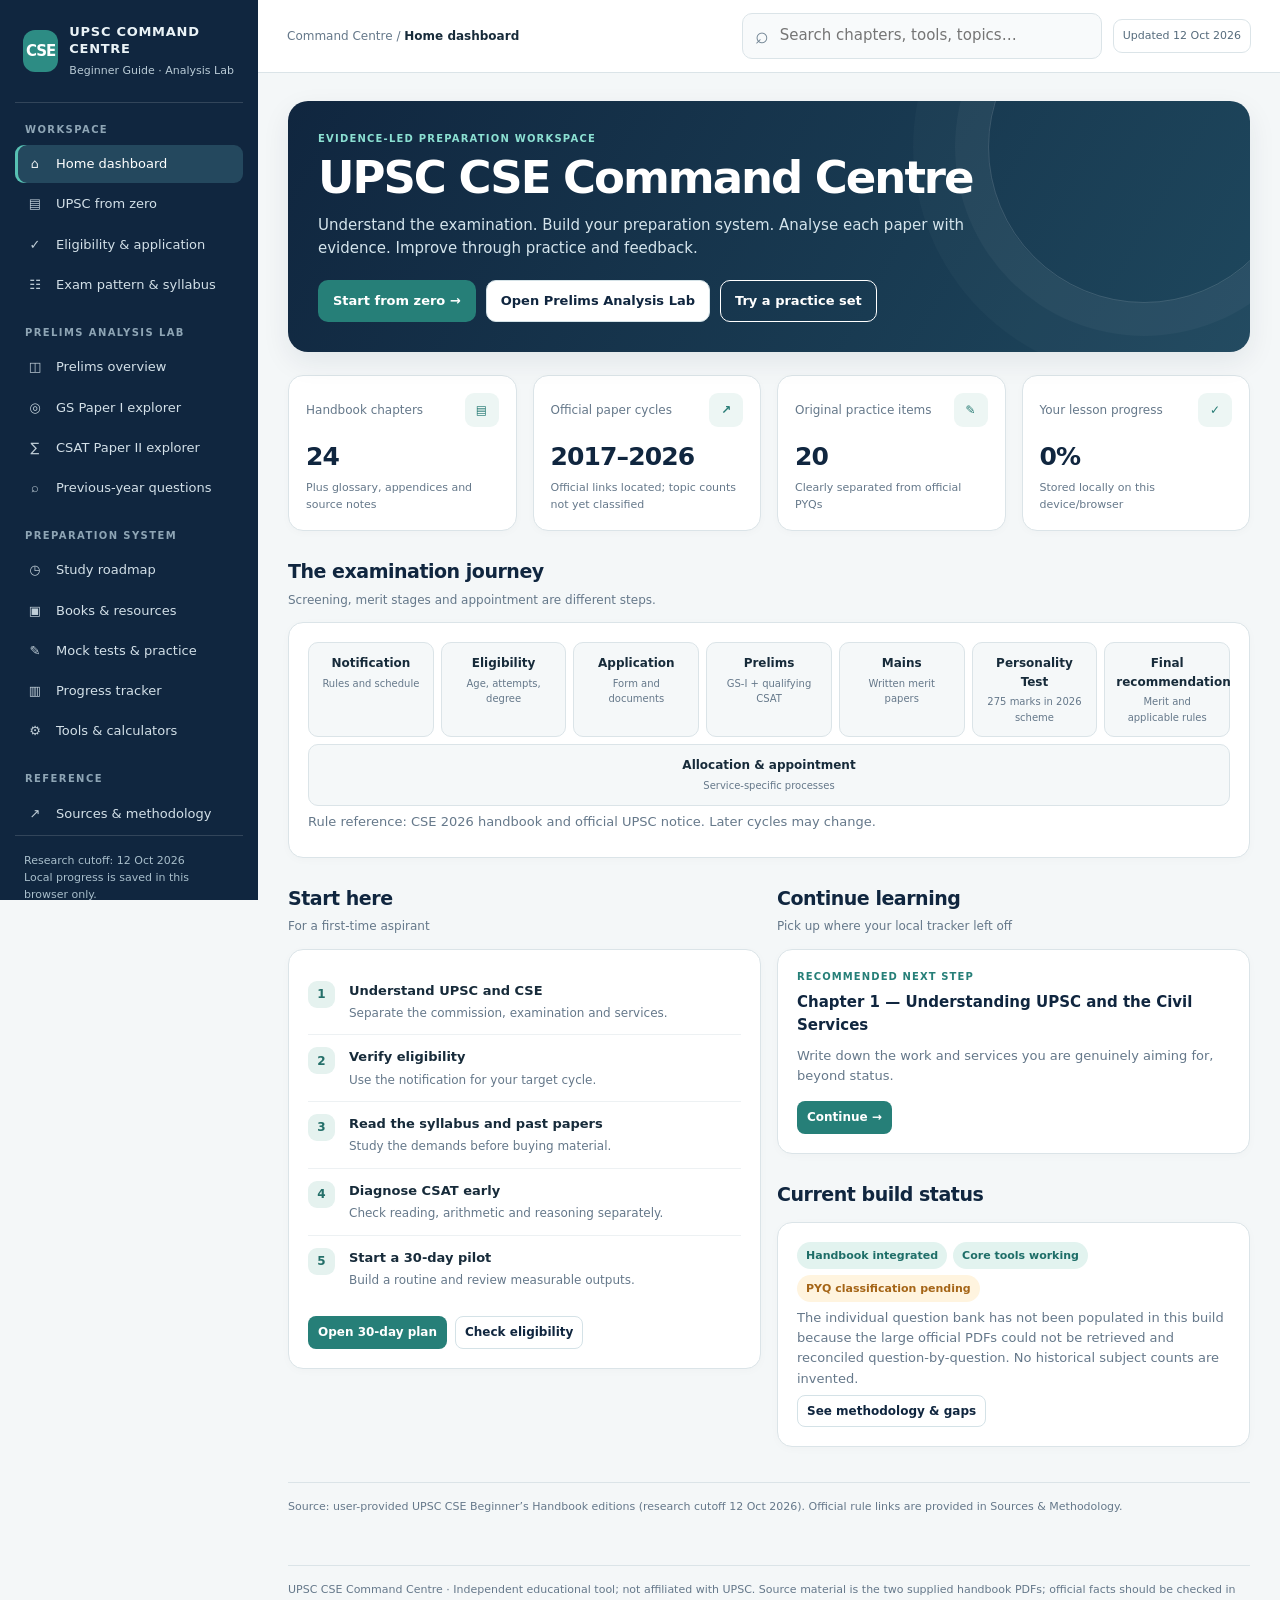
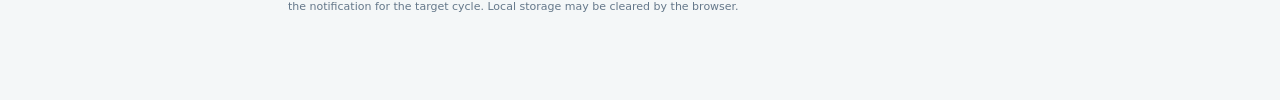
==== index.html @ b8bb046a "Add files via upload" ====
<!doctype html>
<html lang="en">
<head>
<meta charset="utf-8"><meta name="viewport" content="width=device-width, initial-scale=1">
<meta name="color-scheme" content="light"><meta name="theme-color" content="#10263f">
<title>UPSC CSE Command Centre — Beginner Guide & Prelims Analysis Lab</title>
<style>
:root{--navy:#10263f;--navy2:#193853;--ink:#172b3a;--muted:#65788a;--teal:#267f78;--teal2:#e2f3ef;--amber:#a56517;--amberbg:#fff4df;--red:#a53e3e;--redbg:#fff0ee;--line:#dbe4e8;--paper:#f4f7f8;--white:#fff;--shadow:0 10px 28px rgba(16,38,63,.08);--r:15px}
*{box-sizing:border-box}html{scroll-behavior:smooth}body{margin:0;background:var(--paper);color:var(--ink);font:15px/1.55 Inter,ui-sans-serif,system-ui,-apple-system,BlinkMacSystemFont,"Segoe UI",sans-serif}button,input,select,textarea{font:inherit}button{cursor:pointer}a{color:#176d79;text-decoration:none}a:hover{text-decoration:underline}.app{min-height:100vh}.sidebar{position:fixed;inset:0 auto 0 0;width:258px;background:var(--navy);color:#eaf3f7;padding:22px 15px 20px;overflow:auto;z-index:30;display:flex;flex-direction:column}.brand{display:flex;gap:11px;align-items:center;padding:2px 8px 23px;border-bottom:1px solid rgba(255,255,255,.14)}.brand-mark{height:42px;width:42px;border-radius:12px;background:#2d8c84;display:grid;place-items:center;font-weight:850;color:#fff;font-size:15px;letter-spacing:-1px}.brand strong{display:block;font-size:13px;letter-spacing:.055em;line-height:1.3}.brand small{display:block;margin-top:4px;color:#b9cbd6;font-size:11px}.nav-group{margin-top:19px}.nav-label{padding:0 10px;color:#8ea5b5;font-size:10px;font-weight:800;letter-spacing:.14em;text-transform:uppercase;margin:0 0 8px}.nav-btn{border:0;width:100%;text-align:left;display:flex;gap:11px;align-items:center;background:transparent;color:#d3e0e8;padding:9px 10px;border-radius:9px;font-size:13px;margin:2px 0}.nav-btn .ico{width:20px;text-align:center;opacity:.9}.nav-btn:hover{background:rgba(255,255,255,.08)}.nav-btn.active{background:#24485e;color:#fff;box-shadow:inset 3px 0 #57c0b3}.sidebar-foot{margin-top:auto;padding:16px 9px 0;border-top:1px solid rgba(255,255,255,.14);font-size:11px;color:#a8becb}.main{margin-left:258px;min-height:100vh}.topbar{height:73px;background:rgba(255,255,255,.93);border-bottom:1px solid var(--line);display:flex;align-items:center;justify-content:space-between;gap:16px;padding:0 29px;position:sticky;top:0;z-index:20;backdrop-filter:blur(10px)}.crumb{font-size:12px;color:var(--muted)}.crumb strong{color:var(--ink);font-weight:700}.top-tools{display:flex;align-items:center;gap:11px}.search-wrap{position:relative;width:min(360px,38vw)}.search-wrap input{width:100%;border:1px solid var(--line);border-radius:10px;padding:10px 12px 10px 37px;background:#f8fafb;outline:none}.search-wrap:before{content:'⌕';position:absolute;left:13px;top:5px;font-size:23px;color:#718493}.search-wrap input:focus{border-color:#76aaa6;box-shadow:0 0 0 3px #dff2ee}.research-tag{font-size:11px;color:#556b7c;white-space:nowrap;border:1px solid var(--line);border-radius:9px;padding:7px 9px;background:#fff}.hamburger{display:none;background:#eef4f6;border:1px solid var(--line);border-radius:10px;padding:8px 12px}.content{max-width:1500px;padding:28px 30px 70px;margin:0 auto}.view{display:none}.view.active{display:block}.page-title{display:flex;justify-content:space-between;align-items:flex-start;gap:20px;margin:0 0 23px}.eyebrow{text-transform:uppercase;letter-spacing:.12em;color:var(--teal);font-size:10px;font-weight:850;margin-bottom:7px}.page-title h1{font-size:clamp(25px,3vw,34px);letter-spacing:-.04em;line-height:1.12;margin:0;color:var(--navy)}.page-title p{max-width:740px;margin:9px 0 0;color:var(--muted);font-size:14px}.chip{display:inline-flex;align-items:center;gap:6px;border-radius:999px;padding:5px 9px;font-size:11px;font-weight:750;background:#edf2f5;color:#4d6272}.chip.teal{background:var(--teal2);color:#1e6e68}.chip.amber{background:var(--amberbg);color:var(--amber)}.chip.red{background:var(--redbg);color:var(--red)}.hero{background:linear-gradient(120deg,#10263f,#1e475d);color:#fff;border-radius:20px;padding:30px;position:relative;overflow:hidden;box-shadow:var(--shadow);margin-bottom:23px}.hero:after{content:'';position:absolute;right:-50px;top:-110px;width:310px;height:310px;border-radius:50%;border:1px solid rgba(255,255,255,.15);box-shadow:0 0 0 33px rgba(255,255,255,.035),0 0 0 75px rgba(255,255,255,.025)}.hero-inner{position:relative;z-index:1;max-width:900px}.hero .eyebrow{color:#8be0d2}.hero h1{font-size:clamp(28px,4vw,45px);line-height:1.05;max-width:790px;letter-spacing:-.045em;margin:5px 0 13px}.hero p{max-width:700px;color:#d4e4ec;margin:0 0 20px;font-size:15px}.hero-actions{display:flex;flex-wrap:wrap;gap:10px}.btn{border:1px solid transparent;border-radius:10px;padding:10px 14px;background:var(--teal);color:#fff;font-weight:750;font-size:13px;display:inline-flex;align-items:center;justify-content:center;gap:7px}.btn:hover{filter:brightness(.96)}.btn.secondary{background:#fff;color:var(--navy);border-color:#d4e2e7}.btn.ghost{background:transparent;color:inherit;border-color:currentColor}.btn.soft{background:var(--teal2);color:#176c65}.btn.warn{background:var(--amberbg);color:#8a5813;border-color:#f4dba9}.btn.danger{background:var(--redbg);color:var(--red);border-color:#f1c5c1}.btn.small{padding:6px 9px;font-size:12px;border-radius:8px}.btn:disabled{opacity:.45;cursor:not-allowed}.grid{display:grid;gap:16px}.grid.stats{grid-template-columns:repeat(4,minmax(0,1fr));margin:18px 0 26px}.stat{background:#fff;border:1px solid var(--line);padding:17px;border-radius:var(--r);box-shadow:0 2px 9px rgba(16,38,63,.025)}.stat-top{display:flex;align-items:center;justify-content:space-between;color:var(--muted);font-size:12px}.stat-icon{background:#edf6f4;color:#277b74;border-radius:9px;width:34px;height:34px;display:grid;place-items:center;font-weight:800}.stat strong{display:block;font-size:25px;letter-spacing:-.035em;margin-top:11px;color:var(--navy)}.stat small{display:block;color:var(--muted);font-size:11px;margin-top:2px}.grid.two{grid-template-columns:repeat(2,minmax(0,1fr))}.grid.three{grid-template-columns:repeat(3,minmax(0,1fr))}.section-head{display:flex;align-items:flex-end;justify-content:space-between;gap:15px;margin:26px 0 13px}.section-head h2{font-size:19px;letter-spacing:-.025em;color:var(--navy);margin:0}.section-head p{margin:4px 0 0;color:var(--muted);font-size:12px}.card{background:#fff;border:1px solid var(--line);border-radius:var(--r);padding:19px;box-shadow:0 2px 10px rgba(16,38,63,.025);min-width:0}.card h3{color:var(--navy);font-size:15px;margin:0 0 8px}.card p{margin:6px 0;color:var(--muted);font-size:13px}.card .mini-label{font-size:10px;letter-spacing:.11em;text-transform:uppercase;font-weight:800;color:var(--teal);margin-bottom:7px}.card-actions{display:flex;flex-wrap:wrap;gap:8px;margin-top:15px}.step-list{display:grid;gap:0}.step{display:grid;grid-template-columns:30px 1fr;gap:11px;padding:12px 0;border-bottom:1px solid #edf1f3}.step:last-child{border-bottom:0}.step-num{width:27px;height:27px;background:#e5f2ef;color:#246f69;border-radius:9px;display:grid;place-items:center;font-weight:800;font-size:12px}.step strong{display:block;font-size:13px}.step small{display:block;color:var(--muted);margin-top:3px;font-size:12px}.journey{display:flex;gap:7px;align-items:stretch;flex-wrap:wrap}.journey div{flex:1;min-width:112px;background:#f5f8f9;border:1px solid var(--line);padding:11px;border-radius:10px;font-size:12px;font-weight:700;text-align:center}.journey span{display:block;font-size:10px;color:var(--muted);font-weight:500;margin-top:3px}.notice{border:1px solid #f0d8a9;background:var(--amberbg);border-radius:12px;padding:13px 15px;color:#765118;font-size:12px;margin:14px 0}.notice strong{color:#67440f}.notice.info{border-color:#cce4e0;background:#eef8f6;color:#285c58}.notice.danger{border-color:#f1c5c1;background:var(--redbg);color:#8d3232}.muted{color:var(--muted)}.tiny{font-size:11px;color:var(--muted)}.field-grid{display:grid;grid-template-columns:repeat(2,minmax(0,1fr));gap:13px}.field{display:flex;flex-direction:column;gap:5px;margin:0 0 12px}.field label{font-size:12px;font-weight:750;color:#405566}.field input,.field select,.field textarea,input.form-control,select.form-control,textarea.form-control{border:1px solid #cfdbe0;border-radius:9px;background:#fff;padding:10px 11px;color:var(--ink);width:100%;min-width:0;outline:none}.field textarea{min-height:92px;resize:vertical}.field input:focus,.field select:focus,.field textarea:focus,input.form-control:focus,select.form-control:focus,textarea.form-control:focus{border-color:#69aaa3;box-shadow:0 0 0 3px #def1ed}.inline-fields{display:flex;align-items:flex-end;gap:10px;flex-wrap:wrap}.inline-fields .field{flex:1;min-width:120px}.toolbar{display:flex;gap:9px;flex-wrap:wrap;margin:12px 0 16px;align-items:center}.toolbar input,.toolbar select{max-width:100%;min-width:155px;border:1px solid var(--line);border-radius:9px;padding:9px;background:#fff}.chapter-grid{display:grid;grid-template-columns:repeat(3,minmax(0,1fr));gap:12px}.chapter-card{border:1px solid var(--line);background:#fff;border-radius:13px;padding:16px;display:flex;flex-direction:column;min-height:151px}.chapter-card:hover{border-color:#9bc7c1;box-shadow:var(--shadow)}.chapter-card .num{font-size:10px;color:var(--teal);letter-spacing:.11em;text-transform:uppercase;font-weight:850}.chapter-card strong{font-size:14px;color:var(--navy);line-height:1.35;margin:8px 0}.chapter-card p{font-size:11px;color:var(--muted);margin:0 0 13px}.chapter-card button{align-self:flex-start;margin-top:auto}.reader-head{display:flex;justify-content:space-between;gap:12px;align-items:start;margin-bottom:15px}.reader-head h2{margin:0;color:var(--navy);font-size:23px}.reader-body{background:#fff;border:1px solid var(--line);border-radius:15px;padding:24px;margin-top:15px}.reader-body h3{color:#234d62;font-size:15px;margin:22px 0 7px}.reader-body p,.reader-body li{font-size:13px;line-height:1.78;color:#314858}.reader-body ul{padding-left:21px}.source-table-wrap{overflow:auto;margin:12px 0;border:1px solid #e0e7ea;border-radius:8px;background:#f8fafb}.source-table{font:12px/1.55 ui-monospace,SFMono-Regular,Menlo,Consolas,monospace;color:#334b5a;padding:13px;margin:0;white-space:pre;min-width:max-content}.toc-list{display:grid;gap:6px}.toc-item{background:#f8fafb;border:1px solid var(--line);padding:10px 12px;border-radius:9px;font-size:12px;display:flex;justify-content:space-between;gap:10px}.toc-item span{color:var(--muted)}.topic-card{background:#fff;border:1px solid var(--line);border-radius:12px;margin:9px 0;overflow:hidden}.topic-top{display:flex;align-items:center;gap:12px;padding:15px;cursor:pointer}.topic-ic{width:35px;height:35px;border-radius:10px;display:grid;place-items:center;background:var(--teal2);color:#1a716a;font-weight:850;flex-shrink:0}.topic-top strong{display:block;font-size:14px;color:var(--navy)}.topic-top small{display:block;color:var(--muted);font-size:11px;margin-top:3px}.topic-top .arrow{margin-left:auto;color:var(--muted);transition:transform .15s}.topic-content{padding:0 16px 16px 62px;display:none}.topic-card.open .topic-content{display:block}.topic-card.open .arrow{transform:rotate(180deg)}.topic-content p{font-size:12px;color:var(--muted)}.subtopic-chips{display:flex;flex-wrap:wrap;gap:7px;margin:10px 0}.subtopic{border:1px solid #d9e3e6;background:#f8fafb;border-radius:7px;padding:5px 8px;font-size:11px;color:#425b69}.table-wrap{overflow:auto;border:1px solid var(--line);border-radius:12px;background:#fff}table{border-collapse:collapse;width:100%;font-size:12px;min-width:600px}th,td{padding:11px 12px;border-bottom:1px solid #eaf0f2;text-align:left;vertical-align:top}th{background:#f0f5f6;color:#425969;font-size:10px;text-transform:uppercase;letter-spacing:.06em}tr:last-child td{border-bottom:0}.table-caption{padding:11px 13px;font-size:11px;color:var(--muted);border-bottom:1px solid var(--line)}.empty{background:#f8fafb;border:1px dashed #b8c9d0;border-radius:12px;padding:23px;text-align:center}.empty .empty-icon{font-size:25px;color:#699097}.empty h3{margin:7px 0;color:var(--navy)}.empty p{max-width:620px;margin:7px auto 14px;font-size:12px;color:var(--muted)}.question-card{background:#fff;border:1px solid var(--line);border-radius:13px;padding:17px;margin:11px 0}.question-meta{display:flex;flex-wrap:wrap;gap:6px;margin-bottom:10px}.question-text{font-weight:750;font-size:14px;color:var(--navy);margin:0 0 12px}.option-list{display:grid;gap:7px}.option{border:1px solid #e1e8eb;border-radius:9px;padding:9px 11px;display:flex;gap:9px;font-size:12px;align-items:flex-start}.option input{margin-top:2px}.option.correct{background:#eaf7f2;border-color:#89c5b5}.option.wrong{background:#fff1ef;border-color:#e3a49c}.answer-box{border-left:3px solid var(--teal);padding:10px 12px;background:#f1f8f7;border-radius:0 8px 8px 0;margin-top:11px;font-size:12px}.question-footer{display:flex;flex-wrap:wrap;gap:8px;margin-top:13px;align-items:center}.bar-list{display:grid;gap:11px}.bar-row{display:grid;grid-template-columns:minmax(115px,170px) 1fr 48px;gap:10px;align-items:center;font-size:12px}.bar-track{height:10px;background:#e7eef0;border-radius:100px;overflow:hidden}.bar-fill{height:100%;background:#2f8980;border-radius:100px}.source-list{display:grid;gap:9px}.source-row{display:flex;align-items:flex-start;gap:12px;border:1px solid var(--line);border-radius:11px;background:#fff;padding:13px}.source-icon{width:33px;height:33px;border-radius:9px;display:grid;place-items:center;background:#edf4f6;flex-shrink:0}.source-row strong{display:block;font-size:13px;color:var(--navy)}.source-row p{margin:3px 0 6px;font-size:11px;color:var(--muted)}.checklist{display:grid;gap:9px}.check-item{display:flex;align-items:flex-start;gap:10px;padding:10px;border:1px solid #e6ecef;border-radius:9px;background:#fff;font-size:12px}.check-item input{margin-top:3px;accent-color:var(--teal)}.check-item small{display:block;color:var(--muted);margin-top:2px}.progress-track{height:9px;background:#e7eef0;border-radius:99px;overflow:hidden}.progress-track span{height:100%;display:block;background:var(--teal);width:0;transition:width .2s}.result-number{font-size:28px;font-weight:850;color:var(--navy);letter-spacing:-.04em}.result-panel{border-radius:12px;background:#f0f7f6;padding:16px;margin-top:14px;border:1px solid #d1e8e3}.result-panel p{font-size:12px;margin:5px 0;color:#486a68}.callout{padding:14px;border-left:3px solid var(--teal);background:#f0f7f6;border-radius:0 9px 9px 0;font-size:12px;margin:12px 0}.divider{border:0;border-top:1px solid var(--line);margin:21px 0}.footer-note{margin-top:35px;padding:15px 0;border-top:1px solid var(--line);font-size:11px;color:var(--muted)}.hidden{display:none!important}.global-results{position:absolute;z-index:40;top:calc(100% + 7px);left:0;right:0;max-height:380px;overflow:auto;background:#fff;border:1px solid var(--line);border-radius:12px;box-shadow:var(--shadow);padding:7px}.global-results button{display:block;width:100%;border:0;background:#fff;text-align:left;border-radius:8px;padding:9px;font-size:12px}.global-results button:hover{background:#eef6f5}.global-results small{display:block;color:var(--muted);margin-top:3px}.modal-bg{position:fixed;inset:0;background:#10263f66;z-index:80;display:none;align-items:center;justify-content:center;padding:20px}.modal-bg.open{display:flex}.modal{background:#fff;border-radius:16px;max-width:540px;width:100%;padding:22px;box-shadow:0 20px 60px #10263f33;max-height:88vh;overflow:auto}.modal h2{margin:0;color:var(--navy)}.modal-head{display:flex;justify-content:space-between;align-items:center}.modal-close{border:0;background:#eef3f5;border-radius:9px;padding:7px 10px}.status-select{max-width:210px}.pill-row{display:flex;flex-wrap:wrap;gap:6px}.year-card{border:1px solid var(--line);border-radius:11px;background:#fff;padding:14px}.year-card strong{font-size:17px;color:var(--navy)}.year-card p{font-size:11px;color:var(--muted);min-height:33px}.year-links{display:flex;gap:7px;flex-wrap:wrap;margin-top:11px}.timer{font-variant-numeric:tabular-nums;font-size:24px;font-weight:850;color:var(--navy)}
@media(max-width:1200px){.grid.stats{grid-template-columns:repeat(2,minmax(0,1fr))}.chapter-grid{grid-template-columns:repeat(2,minmax(0,1fr))}.grid.three{grid-template-columns:repeat(2,minmax(0,1fr))}}
@media(max-width:850px){.sidebar{transform:translateX(-102%);transition:transform .2s;width:270px;box-shadow:var(--shadow)}.sidebar.open{transform:translateX(0)}.main{margin-left:0}.hamburger{display:inline-block}.topbar{padding:0 15px;height:64px}.content{padding:22px 15px 55px}.research-tag{display:none}.search-wrap{width:min(360px,54vw)}.page-title{display:block}.page-title>.chip{margin-top:13px}.grid.two,.grid.three{grid-template-columns:1fr}.hero{padding:24px}.field-grid{grid-template-columns:1fr}.chapter-grid{grid-template-columns:repeat(2,minmax(0,1fr))}}
@media(max-width:520px){.grid.stats{grid-template-columns:repeat(2,minmax(0,1fr));gap:9px}.stat{padding:13px}.stat strong{font-size:22px}.stat-top{font-size:10px}.chapter-grid{grid-template-columns:1fr}.topbar{gap:8px}.search-wrap input{padding:9px 8px 9px 31px;font-size:12px}.hero h1{font-size:29px}.hero p{font-size:13px}.card{padding:15px}.reader-body{padding:15px}.topic-content{padding-left:15px}.bar-row{grid-template-columns:95px 1fr 35px;font-size:10px}.journey div{min-width:calc(50% - 8px)}.top-tools{gap:6px}.btn{padding:9px 11px}}
@media print{.sidebar,.topbar,.btn,.toolbar,.hamburger{display:none!important}.main{margin:0}.content{padding:0}.view{display:none!important}.view.active{display:block!important}.card,.reader-body{box-shadow:none;break-inside:avoid}}
</style>
</head>
<body>
<div class="app">
<aside class="sidebar" id="sidebar">
  <div class="brand"><div class="brand-mark">CSE</div><div><strong>UPSC COMMAND CENTRE</strong><small>Beginner Guide · Analysis Lab</small></div></div>
  <div class="nav-group"><div class="nav-label">Workspace</div>
    <button class="nav-btn active" data-view="dashboard"><span class="ico">⌂</span>Home dashboard</button>
    <button class="nav-btn" data-view="handbook"><span class="ico">▤</span>UPSC from zero</button>
    <button class="nav-btn" data-view="eligibility"><span class="ico">✓</span>Eligibility & application</button>
    <button class="nav-btn" data-view="syllabus"><span class="ico">☷</span>Exam pattern & syllabus</button>
  </div>
  <div class="nav-group"><div class="nav-label">Prelims analysis lab</div>
    <button class="nav-btn" data-view="prelims"><span class="ico">◫</span>Prelims overview</button>
    <button class="nav-btn" data-view="gs1"><span class="ico">◎</span>GS Paper I explorer</button>
    <button class="nav-btn" data-view="csat"><span class="ico">∑</span>CSAT Paper II explorer</button>
    <button class="nav-btn" data-view="questions"><span class="ico">⌕</span>Previous-year questions</button>
  </div>
  <div class="nav-group"><div class="nav-label">Preparation system</div>
    <button class="nav-btn" data-view="roadmap"><span class="ico">◷</span>Study roadmap</button>
    <button class="nav-btn" data-view="resources"><span class="ico">▣</span>Books & resources</button>
    <button class="nav-btn" data-view="practice"><span class="ico">✎</span>Mock tests & practice</button>
    <button class="nav-btn" data-view="progress"><span class="ico">▥</span>Progress tracker</button>
    <button class="nav-btn" data-view="tools"><span class="ico">⚙</span>Tools & calculators</button>
  </div>
  <div class="nav-group"><div class="nav-label">Reference</div>
    <button class="nav-btn" data-view="sources"><span class="ico">↗</span>Sources & methodology</button>
  </div>
  <div class="sidebar-foot">Research cutoff: 12 Oct 2026<br>Local progress is saved in this browser only.</div>
</aside>
<main class="main">
<header class="topbar"><button class="hamburger" id="menuBtn" aria-label="Open navigation">☰</button><div class="crumb" id="breadcrumb">Command Centre / <strong>Home dashboard</strong></div><div class="top-tools"><div class="search-wrap"><input type="search" id="globalSearch" placeholder="Search chapters, tools, topics…" aria-label="Search website"><div id="globalResults" class="global-results hidden"></div></div><div class="research-tag">Updated 12 Oct 2026</div></div></header>
<div class="content">
<section class="view active" id="view-dashboard">
  <div class="hero"><div class="hero-inner"><div class="eyebrow">Evidence-led preparation workspace</div><h1>UPSC CSE Command Centre</h1><p>Understand the examination. Build your preparation system. Analyse each paper with evidence. Improve through practice and feedback.</p><div class="hero-actions"><button class="btn" data-go="handbook">Start from zero →</button><button class="btn secondary" data-go="prelims">Open Prelims Analysis Lab</button><button class="btn ghost" data-go="practice">Try a practice set</button></div></div></div>
  <div class="grid stats"><div class="stat"><div class="stat-top">Handbook chapters <span class="stat-icon">▤</span></div><strong id="statChapters">24</strong><small>Plus glossary, appendices and source notes</small></div><div class="stat"><div class="stat-top">Official paper cycles <span class="stat-icon">↗</span></div><strong>2017–2026</strong><small>Official links located; topic counts not yet classified</small></div><div class="stat"><div class="stat-top">Original practice items <span class="stat-icon">✎</span></div><strong id="statPractice">20</strong><small>Clearly separated from official PYQs</small></div><div class="stat"><div class="stat-top">Your lesson progress <span class="stat-icon">✓</span></div><strong id="statProgress">0%</strong><small>Stored locally on this device/browser</small></div></div>
  <div class="section-head"><div><h2>The examination journey</h2><p>Screening, merit stages and appointment are different steps.</p></div></div>
  <div class="card"><div class="journey"><div>Notification<span>Rules and schedule</span></div><div>Eligibility<span>Age, attempts, degree</span></div><div>Application<span>Form and documents</span></div><div>Prelims<span>GS-I + qualifying CSAT</span></div><div>Mains<span>Written merit papers</span></div><div>Personality Test<span>275 marks in 2026 scheme</span></div><div>Final recommendation<span>Merit and applicable rules</span></div><div>Allocation & appointment<span>Service-specific processes</span></div></div><p class="tiny">Rule reference: CSE 2026 handbook and official UPSC notice. Later cycles may change.</p></div>
  <div class="grid two"><div><div class="section-head"><div><h2>Start here</h2><p>For a first-time aspirant</p></div></div><div class="card"><div class="step-list"><div class="step"><span class="step-num">1</span><div><strong>Understand UPSC and CSE</strong><small>Separate the commission, examination and services.</small></div></div><div class="step"><span class="step-num">2</span><div><strong>Verify eligibility</strong><small>Use the notification for your target cycle.</small></div></div><div class="step"><span class="step-num">3</span><div><strong>Read the syllabus and past papers</strong><small>Study the demands before buying material.</small></div></div><div class="step"><span class="step-num">4</span><div><strong>Diagnose CSAT early</strong><small>Check reading, arithmetic and reasoning separately.</small></div></div><div class="step"><span class="step-num">5</span><div><strong>Start a 30-day pilot</strong><small>Build a routine and review measurable outputs.</small></div></div></div><div class="card-actions"><button class="btn small" data-go="roadmap">Open 30-day plan</button><button class="btn secondary small" data-go="eligibility">Check eligibility</button></div></div></div>
  <div><div class="section-head"><div><h2>Continue learning</h2><p>Pick up where your local tracker left off</p></div></div><div class="card" id="continueCard"><div class="mini-label">Recommended next step</div><h3 id="continueTitle">Chapter 1 — Understanding UPSC and Civil Services</h3><p id="continueText">Complete the first chapter, then move to eligibility and examination structure.</p><div class="card-actions"><button class="btn small" id="continueBtn">Continue →</button></div></div><div class="section-head"><div><h2>Current build status</h2></div></div><div class="card"><div class="pill-row"><span class="chip teal">Handbook integrated</span><span class="chip teal">Core tools working</span><span class="chip amber">PYQ classification pending</span></div><p>The individual question bank has not been populated in this build because the large official PDFs could not be retrieved and reconciled question-by-question. No historical subject counts are invented.</p><button class="btn secondary small" data-go="sources">See methodology & gaps</button></div></div></div>
  <div class="footer-note">Source: user-provided UPSC CSE Beginner’s Handbook editions (research cutoff 12 Oct 2026). Official rule links are provided in Sources & Methodology.</div>
</section>

<section class="view" id="view-handbook">
  <div class="page-title"><div><div class="eyebrow">Learning library</div><h1>Complete beginner handbook</h1><p>All 24 major chapters from the supplied handbook, with glossary, directive words, dates, checklists and companion trackers. The substantive source text is preserved as navigable chapter content.</p></div><span class="chip teal" id="chapterCountBadge">24 chapters + appendices</span></div>
  <div id="chapterListWrap"><div class="toolbar"><input id="chapterSearch" type="search" placeholder="Search all handbook chapters…"><select id="chapterGroup"><option value="all">All content</option><option value="chapter">24 main chapters</option><option value="appendix">Appendices & sources</option><option value="supplement">Companion supplements</option></select><select id="chapterSort"><option value="order">Original order</option><option value="title">Title A–Z</option><option value="progress">Incomplete first</option></select></div><div id="chapterGrid" class="chapter-grid"></div></div>
  <div id="chapterDetailWrap" class="hidden"><div class="reader-head"><div><button class="btn secondary small" id="backToChapters">← All chapters</button><div class="eyebrow" id="readerEyebrow">Chapter</div><h2 id="readerTitle"></h2><p class="tiny" id="readerMeta"></p></div><button class="btn soft small" id="markChapterDone">Mark complete ✓</button></div><div class="grid two"><div class="card"><div class="mini-label">Key takeaways</div><ul id="readerTakeaways"></ul></div><div class="card"><div class="mini-label">What should I do next?</div><p id="readerNextAction"></p><div class="card-actions"><button class="btn small" id="readerNextBtn">Next chapter →</button></div></div></div><article class="reader-body" id="readerBody"></article></div>
</section>

<section class="view" id="view-eligibility">
 <div class="page-title"><div><div class="eyebrow">Cycle-specific rule reference</div><h1>Eligibility & application</h1><p>A preliminary checklist based on the handbook’s CSE 2026 rules summary. It is not a definitive eligibility decision and does not model every special provision.</p></div><span class="chip amber">2026 rules only</span></div>
 <div class="grid two"><div class="card"><h3>Eligibility pre-check</h3><p>Enter basic details to get a preliminary flag against the 2026 reference rules.</p><div class="field"><label for="dob">Date of birth</label><input type="date" id="dob"></div><div class="field"><label for="category">Category (simplified)</label><select id="category"><option value="general">General / EWS</option><option value="obc">Eligible OBC-NCL</option><option value="scst">SC / ST</option><option value="pwbd">PwBD / special case (manual verification required)</option></select></div><div class="field"><label for="attemptsUsed">Prelims attempts already used (self-reported)</label><input type="number" min="0" max="100" id="attemptsUsed" value="0"></div><div class="field"><label for="degreeStatus">Recognised degree / applicable final-year eligibility</label><select id="degreeStatus"><option value="yes">Yes / expected to meet notice conditions</option><option value="no">No</option><option value="check">Unsure — verify notification</option></select></div><button class="btn" id="runEligibility">Run preliminary check</button><div id="eligibilityResult" class="result-panel hidden" aria-live="polite"></div></div>
 <div class="card"><h3>CSE 2026 reference summary</h3><div class="table-wrap"><table><thead><tr><th>Category / condition</th><th>Upper age summary</th><th>Attempts</th></tr></thead><tbody><tr><td>General / EWS</td><td>21–32 on 1 Aug 2026</td><td>6</td></tr><tr><td>Eligible OBC-NCL</td><td>Up to 3-year relaxation</td><td>9</td></tr><tr><td>SC / ST</td><td>Up to 5-year relaxation</td><td>Unlimited within applicable age limit</td></tr><tr><td>PwBD / special categories</td><td>Specific rule combinations apply</td><td>Check exact notification</td></tr></tbody></table></div><div class="notice"><strong>Critical:</strong> Age cut-off date, birth-date window, category-certificate format, nationality, degree proof, PwBD provisions and service-specific standards must be read from the current target-cycle notification. This simplified calculator does not establish legal eligibility.</div><p class="tiny">Official CSE 2026 notice: <a href="https://www.upsc.gov.in/sites/default/files/Notif-CSP-2026-Engl-060226Rev.pdf" target="_blank" rel="noopener">Open notification PDF ↗</a></p></div></div>
 <div class="section-head"><div><h2>Application readiness checklist</h2><p>Tick items after you actually verify them.</p></div><span class="chip" id="applicationChecklistCount">0 / 8</span></div><div class="card"><div id="applicationChecklist" class="checklist"></div></div>
</section>

<section class="view" id="view-syllabus">
 <div class="page-title"><div><div class="eyebrow">Official syllabus mapped to study tasks</div><h1>Exam pattern & syllabus</h1><p>The CSE 2026 scheme reference from the supplied handbook, plus subject trees for GS-I and CSAT. Always validate against the notice for your actual examination cycle.</p></div><span class="chip teal">Cycle: 2026 reference</span></div>
 <div class="grid two"><div class="card"><div class="mini-label">Preliminary examination</div><h3>Two compulsory objective papers</h3><div class="table-wrap"><table><thead><tr><th>Paper</th><th>Marks</th><th>Duration</th><th>Role</th></tr></thead><tbody><tr><td>GS Paper I</td><td>200</td><td>2 hours</td><td>Screening cutoff</td></tr><tr><td>CSAT / Paper II</td><td>200</td><td>2 hours</td><td>Qualifying at 33%</td></tr></tbody></table></div><p>2026 paper structure in the supplied handbook: 100 GS-I questions and 80 CSAT questions. Question counts should be checked against each year’s actual paper.</p></div><div class="card"><div class="mini-label">Mains and Personality Test</div><h3>Final merit uses Mains + interview</h3><div class="table-wrap"><table><thead><tr><th>Component</th><th>Marks</th><th>Contribution</th></tr></thead><tbody><tr><td>Two qualifying language papers</td><td>300 each</td><td>Qualifying requirements apply</td></tr><tr><td>Seven merit papers</td><td>1,750 total</td><td>Merit-counting</td></tr><tr><td>Personality Test</td><td>275</td><td>Final merit</td></tr><tr><td>Final total</td><td>2,025</td><td>Mains + Test</td></tr></tbody></table></div><p>Prelims marks do not contribute to final merit.</p></div></div>
 <div class="section-head"><div><h2>GS Paper I syllabus map</h2><p>Click a topic to expand its subtopics and preparation approach.</p></div><button class="btn secondary small" data-go="gs1">Open GS-I explorer</button></div><div id="syllabusGsTree"></div>
 <div class="section-head"><div><h2>CSAT syllabus map</h2><p>Separate comprehension, quantitative and reasoning skills.</p></div><button class="btn secondary small" data-go="csat">Open CSAT explorer</button></div><div id="syllabusCsatTree"></div>
</section>

<section class="view" id="view-prelims">
 <div class="page-title"><div><div class="eyebrow">Prelims Analysis Lab</div><h1>Understand both papers separately</h1><p>The screening cutoff depends on GS-I, subject to meeting the CSAT qualifying mark. Both papers are compulsory, but neither contributes marks to final merit.</p></div><span class="chip teal">Paper reference: CSE 2026</span></div>
 <div class="grid two"><div class="card"><div class="mini-label">Paper I</div><h3>GS-I — General Studies</h3><div class="grid stats" style="grid-template-columns:repeat(2,minmax(0,1fr));margin:8px 0"><div class="stat"><div class="stat-top">Questions</div><strong>100</strong><small>2026 official paper</small></div><div class="stat"><div class="stat-top">Marks / question</div><strong>2</strong><small>200 total marks</small></div></div><p>Assesses broad general awareness, conceptual understanding, recall, interpretation and elimination under negative marking.</p><div class="notice info">GS-I is the Prelims cutoff paper. Historical cutoffs vary by category and cycle.</div><button class="btn" data-go="gs1">Explore GS-I subjects →</button></div><div class="card"><div class="mini-label">Paper II</div><h3>CSAT — Aptitude</h3><div class="grid stats" style="grid-template-columns:repeat(2,minmax(0,1fr));margin:8px 0"><div class="stat"><div class="stat-top">Questions</div><strong>80</strong><small>2026 official paper</small></div><div class="stat"><div class="stat-top">Marks / question</div><strong>2.5</strong><small>200 total marks</small></div></div><p>Assesses comprehension, logical and analytical reasoning, decision-making, numeracy and data interpretation.</p><div class="notice">CSAT qualifies at 33% (66/200) under the 2026 reference scheme. A small margin can be risky; mock scores do not guarantee results.</div><button class="btn" data-go="csat">Explore CSAT topics →</button></div></div>
 <div class="section-head"><div><h2>Previous-paper access</h2><p>Latest completed paper sources first; all source links lead to UPSC.</p></div><button class="btn secondary small" data-go="questions">Question database & imports</button></div><div id="paperYearGrid" class="grid three"></div>
 <div class="section-head"><div><h2>How the analysis is classified</h2></div></div><div class="grid three"><div class="card"><h3>Primary category</h3><p>Every official question should receive one primary category so the yearly distribution adds up to the paper total.</p></div><div class="card"><h3>Secondary tags</h3><p>Use tags for genuine cross-subject links, current-affairs connection and tested skill. Secondary tags do not add to primary counts.</p></div><div class="card"><h3>Difficulty estimate</h3><p>Easy / moderate / difficult must use a stated rubric. It is analytical, not an official UPSC label unless UPSC states otherwise.</p></div></div>
</section>

<section class="view" id="view-gs1">
 <div class="page-title"><div><div class="eyebrow">Prelims Analysis Lab · Paper I</div><h1>GS Paper I Explorer</h1><p>Explore the official syllabus taxonomy, relevant subtopics and preparation implications. Historical frequency and trend charts appear only after question-level records are classified and reconciled.</p></div><span class="chip amber">Frequency data pending</span></div>
 <div class="grid stats"><div class="stat"><div class="stat-top">2026 paper questions</div><strong>100</strong><small>Official UPSC paper listing</small></div><div class="stat"><div class="stat-top">Major topic families</div><strong id="gsFamilyCount">10</strong><small>Analysis taxonomy, not question counts</small></div><div class="stat"><div class="stat-top">Verified question records</div><strong id="gsVerifiedCount">0</strong><small>Question-level dataset in this build</small></div><div class="stat"><div class="stat-top">Data quality</div><strong style="font-size:18px">Source verified</strong><small>Topic-level distribution not computed</small></div></div>
 <div class="notice"><strong>Data limitation:</strong> The official paper links are verified, but the large PDF files could not be retrieved into this environment for question-by-question transcription, key matching and subject classification. The interface will not manufacture annual subject counts, difficulty percentages, or “current-affairs” shares.</div>
 <div class="toolbar"><input id="gsTopicSearch" type="search" placeholder="Search GS-I topics…"><select id="gsPriorityFilter"><option value="all">All priority labels</option><option value="High syllabus importance">High syllabus importance</option><option value="High conceptual dependency">High conceptual dependency</option><option value="Current-affairs linked">Current-affairs linked</option><option value="Cross-cutting tag">Cross-cutting tag</option></select><select id="gsTopicStatus"><option value="all">All progress states</option><option>Not started</option><option>Studying</option><option>First reading complete</option><option>Revised</option><option>Practised</option><option>Strong</option><option>Needs improvement</option></select></div>
 <div id="gsTopicTree"></div>
 <div class="section-head"><div><h2>Year-wise distribution</h2><p>Primary-category counts must reconcile to the paper’s actual question count.</p></div></div><div class="empty"><div class="empty-icon">▥</div><h3>No verified distribution dataset loaded</h3><p>The schema, source-year table and classification methodology are ready. Import records into the official question database after transcribing each official paper and reconciling the total count. Until then, averages and trend charts are intentionally withheld.</p><button class="btn secondary small" data-go="questions">Open question database / import JSON</button></div>
</section>

<section class="view" id="view-csat">
 <div class="page-title"><div><div class="eyebrow">Prelims Analysis Lab · Paper II</div><h1>CSAT Paper II Explorer</h1><p>CSAT is an aptitude paper, not merely a mathematics test. Diagnose reading comprehension, numeracy, data interpretation and reasoning independently.</p></div><span class="chip amber">Frequency data pending</span></div>
 <div class="grid stats"><div class="stat"><div class="stat-top">2026 paper questions</div><strong>80</strong><small>Official UPSC paper listing</small></div><div class="stat"><div class="stat-top">Qualifying threshold</div><strong>66/200</strong><small>33% of maximum marks</small></div><div class="stat"><div class="stat-top">Question records</div><strong id="csatVerifiedCount">0</strong><small>Official question-level entries</small></div><div class="stat"><div class="stat-top">Default scoring</div><strong>+2.5 / −0.833</strong><small>2026 reference; see calculator</small></div></div>
 <div class="notice"><strong>Preparation implication:</strong> A raw qualifying threshold is not a guarantee of safety. Use timed official-paper practice and maintain a buffer that reflects your own test variation.</div>
 <div class="toolbar"><input id="csatTopicSearch" type="search" placeholder="Search CSAT topics…"><select id="csatSkillFilter"><option value="all">All skill families</option><option value="comprehension">Comprehension</option><option value="arithmetic">Arithmetic</option><option value="algebra">Algebra</option><option value="geometry">Geometry</option><option value="counting">Counting & probability</option><option value="di">Data interpretation</option><option value="logic">Logical reasoning</option><option value="decision">Decision-making</option></select><select id="csatTopicStatus"><option value="all">All progress states</option><option>Not started</option><option>Studying</option><option>First reading complete</option><option>Revised</option><option>Practised</option><option>Strong</option><option>Needs improvement</option></select></div>
 <div id="csatTopicTree"></div>
 <div class="section-head"><div><h2>CSAT score and qualifying-risk calculator</h2><p>Calculate an estimated net score from your correct, incorrect and blank answers.</p></div></div><div class="card"><div class="field-grid"><div class="field"><label for="csatCorrect">Correct answers</label><input type="number" min="0" max="80" id="csatCorrect" value="35"></div><div class="field"><label for="csatWrong">Incorrect answers</label><input type="number" min="0" max="80" id="csatWrong" value="20"></div><div class="field"><label for="csatBlank">Unattempted</label><input type="number" min="0" max="80" id="csatBlank" value="25"></div><div class="field"><label for="csatMarks">Marks per correct answer</label><input type="number" id="csatMarks" min="0" step="0.1" value="2.5"></div><div class="field"><label for="csatPenalty">Negative-marking fraction</label><input type="number" id="csatPenalty" min="0" step="0.01" value="0.333333"></div><div class="field"><label for="csatThreshold">Qualifying threshold (marks)</label><input type="number" id="csatThreshold" min="0" value="66"></div></div><div class="inline-fields"><button class="btn" id="calculateCsat">Calculate net score</button><span class="tiny">Assumptions are editable. Reference: 2026 CSAT, 80 questions, 200 marks.</span></div><div id="csatScoreResult" class="result-panel" aria-live="polite"></div></div>
 <div class="section-head"><div><h2>Year-wise workload</h2><p>Comprehension, numeracy, DI and reasoning totals not calculated until individual questions are classified.</p></div></div><div class="empty"><h3>Question classification not yet imported</h3><p>No yearly question-family counts are displayed until they can be counted against actual official papers. Original practice questions are available separately in Mock Tests & Practice.</p><button class="btn secondary small" data-go="practice">Practise CSAT now</button></div>
</section>

<section class="view" id="view-questions">
 <div class="page-title"><div><div class="eyebrow">Research database</div><h1>Previous-year question explorer</h1><p>Search, reveal answers, bookmark, record attempts and export your error log for imported official questions. Original practice items stay in a separate bank.</p></div><span class="chip amber" id="officialBankBadge">0 official questions loaded</span></div>
 <div class="grid two"><div class="card"><h3>Import a verified question bank</h3><p>Load a JSON array or an object with a <code>questions</code> array. Use the schema template included in the ZIP. Store only accurately transcribed official questions with source URL and answer status.</p><div class="field"><label for="questionImport">Question JSON file</label><input type="file" accept="application/json,.json" id="questionImport"></div><div class="card-actions"><button class="btn secondary small" id="exportErrorLog">Export my error list</button><button class="btn secondary small" id="exportBookmarks">Export bookmarks</button><button class="btn secondary small" id="downloadQuestionTemplate">Download empty schema</button></div><p class="tiny">Imported question data is stored in this browser’s local storage and will not sync across devices.</p></div><div class="card"><h3>Current dataset status</h3><div class="result-number" id="bankCountDisplay">0 records</div><p>Official source papers have been located for examination years 2017–2026. Individual question records, answer-key matching and historical classifications have not been verified/imported in this first build.</p><div class="notice"><strong>No placeholders:</strong> this database starts empty by design. Do not interpret empty rows or original practice examples as actual UPSC questions.</div><p><a href="https://www.upsc.gov.in/examinations/answer-keys" target="_blank" rel="noopener">Official UPSC answer-key portal ↗</a></p></div></div>
 <div class="toolbar"><input id="questionSearch" type="search" placeholder="Search question text…"><select id="questionYear"><option value="all">All years</option></select><select id="questionPaper"><option value="all">All papers</option><option>GS-I</option><option>CSAT</option></select><select id="questionSubject"><option value="all">All subjects</option></select><select id="questionDifficulty"><option value="all">All difficulties</option><option>Easy</option><option>Moderate</option><option>Difficult</option></select><select id="questionAttemptStatus"><option value="all">All attempt states</option><option>incorrect</option><option>correct</option><option>guessed</option><option>unattempted</option></select></div>
 <div id="officialQuestionList"></div>
 <div class="section-head"><div><h2>Official papers by year</h2><p>Download the original paper from UPSC; paper question counts must be checked year-by-year.</p></div></div><div id="paperSourcesTable"></div>
</section>

<section class="view" id="view-roadmap">
 <div class="page-title"><div><div class="eyebrow">Preparation system</div><h1>Study roadmap & planner</h1><p>Choose a workable study load and target horizon. This is a planning recommendation, not a selection guarantee.</p></div><span class="chip teal">Adjustable plan</span></div>
 <div class="card"><div class="field-grid"><div class="field"><label for="studyHours">Focused study hours per day</label><input type="number" min="1" max="16" id="studyHours" value="6"></div><div class="field"><label for="studyMonths">Target preparation horizon</label><select id="studyMonths"><option value="12">12 months</option><option value="18" selected>18 months</option><option value="24">24 months</option></select></div><div class="field"><label for="prepModel">Preparation model</label><select id="prepModel"><option value="full">Full-time</option><option value="part" selected>College / job + preparation</option></select></div><div class="field"><label for="targetCycle">Target examination cycle</label><input id="targetCycle" value="2027" type="number" min="2026" max="2035"></div></div><button class="btn" id="generatePlan">Generate timetable</button><div id="generatedPlan" class="result-panel"></div></div>
 <div class="section-head"><div><h2>Roadmaps</h2><p>Orient → foundation → integrated preparation → exam-specific revision</p></div></div><div class="grid three"><div class="card"><div class="mini-label">12 months</div><h3>Compressed plan</h3><p>Requires strong consistency, controlled sources and early PYQ/mock integration. Keep CSAT diagnostic active from week one.</p><div class="pill-row"><span class="chip">Foundation</span><span class="chip">Integration</span><span class="chip">Prelims sprint</span></div></div><div class="card"><div class="mini-label">18 months</div><h3>Balanced plan</h3><p>Allows more space for fundamentals, optional selection and answer-writing practice while maintaining PYQs and regular revision.</p><div class="pill-row"><span class="chip">Foundation</span><span class="chip">Optional</span><span class="chip">Revision cycles</span></div></div><div class="card"><div class="mini-label">24 months</div><h3>Longer runway</h3><p>Useful when balancing work or college; avoid stretching source collection and delay of timed practice.</p><div class="pill-row"><span class="chip">Sustainable pace</span><span class="chip">Review boundaries</span></div></div></div>
 <div class="section-head"><div><h2>First 30 days checklist</h2><p>Complete tasks and review each week.</p></div><span class="chip" id="day30Count">0 / 12</span></div><div class="card"><div class="checklist" id="day30Checklist"></div></div>
 <div class="section-head"><div><h2>Weekly review</h2><p>Use evidence from your completed work to change next week’s plan.</p></div></div><div class="card"><div class="field-grid"><div class="field"><label for="weeklyHours">Focused hours completed</label><input type="number" min="0" id="weeklyHours" value="0"></div><div class="field"><label for="weeklyPyqs">PYQs attempted/reviewed</label><input type="number" min="0" id="weeklyPyqs" value="0"></div><div class="field"><label for="weeklyAccuracy">Timed accuracy (%)</label><input type="number" min="0" max="100" id="weeklyAccuracy" value="0"></div><div class="field"><label for="weeklyCsat">CSAT set score (net marks, /200)</label><input type="number" min="0" id="weeklyCsat" value="0"></div></div><div class="field"><label for="weeklyReviewNotes">What worked, what failed, and one corrective action</label><textarea id="weeklyReviewNotes" placeholder="Example: arithmetic accuracy drops after 20 minutes; schedule two short timed sets."></textarea></div><button class="btn" id="saveWeeklyReview">Save weekly review</button><span class="tiny" id="weeklySaved"></span></div>
</section>

<section class="view" id="view-resources">
 <div class="page-title"><div><div class="eyebrow">Source library</div><h1>Books, resources & strategy notes</h1><p>Start with the handbook’s resource map and verify any commercial or secondary advice against official material.</p></div></div>
 <div class="toolbar"><input id="resourceSearch" placeholder="Search sources…" type="search"><select id="resourceType"><option value="all">All source types</option><option value="official">Official</option><option value="foundation">Foundation study</option><option value="secondary">Secondary / reporting</option></select></div><div id="resourceList" class="source-list"></div>
 <div class="section-head"><div><h2>Topper insights — evidence, not myths</h2><p>Reported candidate experience is not a universal method or causal proof.</p></div></div><div class="grid two"><div class="card"><div class="mini-label">Candidate account · CSE 2024</div><h3>Shakti Dubey, AIR 1</h3><p>The supplied handbook cites a candidate interview. Use it to identify habits or methods worth testing; do not treat an interview as proof that the same strategy works for everyone.</p><p><a href="https://www.youtube.com/watch?v=P0HwSZG9rWo" target="_blank" rel="noopener">Interview cited in handbook ↗</a></p></div><div class="card"><div class="mini-label">Candidate account · CSE 2025</div><h3>Anuj Agnihotri, AIR 1</h3><p>The handbook notes a provider-published interview summary. It is secondary material and should not override the notification, syllabus or your own performance evidence.</p><p><a href="https://www.legacyias.com/anuj-agnihotri-air-1-upsc-2025/" target="_blank" rel="noopener">Source cited in handbook ↗</a></p></div></div>
 <div class="notice">No private coaching provider listed here is an official UPSC recommendation. Evaluate any paid resource using sample instruction, feedback quality, coverage, total price and refund conditions.</div>
</section>

<section class="view" id="view-practice">
 <div class="page-title"><div><div class="eyebrow">Original practice bank</div><h1>Mock tests & practice</h1><p>All questions in this module are original practice items authored for this website. They are not official previous-year questions and have not been calibrated to UPSC’s difficulty distribution.</p></div><span class="chip teal" id="practiceCountBadge">20 original items</span></div>
 <div class="grid two"><div class="card"><h3>Start a mini mock</h3><div class="field"><label for="mockPaper">Paper</label><select id="mockPaper"><option value="GS-I">GS Paper I — original practice</option><option value="CSAT">CSAT Paper II — original practice</option></select></div><div class="field"><label for="mockCount">Number of questions</label><select id="mockCount"><option value="5">5-question quick set</option><option value="10" selected>10-question mini mock</option><option value="20">All available questions in the selected paper</option></select></div><div class="field"><label for="mockMinutes">Timer (minutes)</label><input id="mockMinutes" type="number" value="20" min="1" max="240"></div><button class="btn" id="startMock">Start test →</button><p class="tiny">Scoring assumption: +2 and −2/3 for GS-I; +2.5 and −5/6 for CSAT, matching the 2026 paper scheme summary.</p></div><div class="card"><h3>Question bank status</h3><div class="result-number" id="practiceBankCount">20</div><p>Original items are tagged with paper, topic and estimated difficulty. Correctness and error patterns are saved locally.</p><div class="card-actions"><button class="btn secondary small" id="browsePractice">Browse all questions</button><button class="btn secondary small" data-go="questions">Open official PYQ explorer</button></div></div></div>
 <div id="mockWorkspace" class="hidden"><div class="section-head"><div><h2 id="mockTitle">Mini mock</h2><p id="mockSubTitle"></p></div><div class="timer" id="mockTimer">20:00</div></div><div class="grid two"><div class="card"><div id="mockQuestionArea"></div><div class="question-footer"><button class="btn secondary small" id="mockPrev">← Previous</button><button class="btn secondary small" id="mockMarkReview">Mark for review</button><button class="btn small" id="mockNext">Next →</button><button class="btn danger small" id="mockSubmit">Submit test</button></div></div><div class="card"><h3>Question navigation</h3><p class="tiny">Teal: answered · Amber: marked for review · Outline: unanswered</p><div id="mockQuestionNav" class="pill-row"></div><hr class="divider"><div id="mockStatusText" class="tiny">No answers selected yet.</div></div></div><div id="mockResult" class="card hidden"></div></div>
 <div id="practiceBrowse"><div class="section-head"><div><h2>Original question bank</h2><p>Reveal explanations only when requested.</p></div></div><div class="toolbar"><input id="practiceSearch" type="search" placeholder="Search original practice…"><select id="practiceFilter"><option value="all">Both papers</option><option value="GS-I">GS-I</option><option value="CSAT">CSAT</option></select><select id="practiceDifficulty"><option value="all">All difficulties</option><option>Easy</option><option>Moderate</option><option>Difficult</option></select></div><div id="practiceList"></div></div>
</section>

<section class="view" id="view-progress">
 <div class="page-title"><div><div class="eyebrow">Personal operating dashboard</div><h1>Progress tracker</h1><p>Measure completed work, retrieval and timed performance. A checked topic does not prove mastery; recall and timed question performance matter.</p></div><button class="btn secondary" id="exportProgress">Export my progress JSON</button></div>
 <div class="grid stats"><div class="stat"><div class="stat-top">Handbook lessons</div><strong id="progressLessons">0 / 24</strong><div class="progress-track"><span id="progressLessonsBar"></span></div><small>Completed lesson sections</small></div><div class="stat"><div class="stat-top">Syllabus families</div><strong id="progressTopics">0</strong><div class="progress-track"><span id="progressTopicsBar"></span></div><small>Marked studied or beyond</small></div><div class="stat"><div class="stat-top">Official PYQs</div><strong id="progressPyqs">0</strong><small>Loaded question records</small></div><div class="stat"><div class="stat-top">Bookmarked items</div><strong id="progressBookmarks">0</strong><small>Official + original item bookmarks</small></div></div>
 <div class="section-head"><div><h2>Subject status board</h2><p>Set a status for each taxonomy family.</p></div></div><div id="progressTopicBoard"></div>
 <div class="section-head"><div><h2>My recent mock attempts</h2></div><button class="btn secondary small" data-go="practice">Start another mock</button></div><div id="mockHistory"></div>
 <div class="section-head"><div><h2>Reset local data</h2><p>Use only if you intend to delete saved progress, bookmarks, notes and preferences from this browser.</p></div></div><div class="card"><button class="btn danger" id="resetAllData">Reset all local progress</button><span class="tiny">This cannot be undone. Export data first if you want a backup.</span></div>
</section>

<section class="view" id="view-tools">
 <div class="page-title"><div><div class="eyebrow">Practical calculators</div><h1>Tools & calculators</h1><p>All outputs use visible assumptions. For changing rules, confirm the current official notification.</p></div></div>
 <div class="grid two"><div class="card"><div class="mini-label">Negative marking</div><h3>GS-I / CSAT score calculator</h3><div class="field"><label for="scorePaper">Scoring template</label><select id="scorePaper"><option value="gs">GS-I: +2, −2/3</option><option value="csat">CSAT: +2.5, −5/6</option><option value="custom">Custom assumptions</option></select></div><div class="field-grid"><div class="field"><label for="scoreCorrect">Correct</label><input type="number" id="scoreCorrect" value="55" min="0"></div><div class="field"><label for="scoreWrong">Incorrect</label><input type="number" id="scoreWrong" value="25" min="0"></div><div class="field"><label for="scoreBlank">Unattempted</label><input type="number" id="scoreBlank" value="20" min="0"></div><div class="field"><label for="scoreMarks">Marks per correct</label><input type="number" id="scoreMarks" value="2" step="0.1"></div><div class="field"><label for="scorePenalty">Penalty fraction of marks</label><input type="number" id="scorePenalty" value="0.333333" step="0.01"></div><div class="field"><label for="scoreTotal">Total questions</label><input type="number" id="scoreTotal" value="100" min="1"></div></div><button class="btn" id="calculateScore">Calculate</button><div class="result-panel" id="scoreResult"></div></div>
 <div class="card"><div class="mini-label">Budgeting</div><h3>Preparation cost estimator (INR)</h3><p>Use actual quotations for your situation; the handbook’s cost scenarios are estimates rather than national averages.</p><div class="field-grid"><div class="field"><label for="costBooks">Books / printing (total)</label><input type="number" min="0" id="costBooks" value="6000"></div><div class="field"><label for="costTest">Test series / evaluation (total)</label><input type="number" min="0" id="costTest" value="10000"></div><div class="field"><label for="costCoaching">Coaching / optional guidance (total)</label><input type="number" min="0" id="costCoaching" value="0"></div><div class="field"><label for="costMonthly">Monthly living + internet + travel</label><input type="number" min="0" id="costMonthly" value="8000"></div><div class="field"><label for="costMonths">Months</label><input type="number" min="1" id="costMonths" value="12"></div><div class="field"><label for="costReserve">Exam / emergency reserve (total)</label><input type="number" min="0" id="costReserve" value="10000"></div></div><button class="btn" id="calculateCost">Estimate budget</button><div class="result-panel" id="costResult"></div></div></div>
 <div class="grid two" style="margin-top:16px"><div class="card"><div class="mini-label">Revision</div><h3>Spaced revision scheduler</h3><div class="field"><label for="revisionTopic">Topic</label><input id="revisionTopic" placeholder="e.g., Fundamental Rights"></div><div class="field"><label for="revisionDate">Date first studied</label><input type="date" id="revisionDate"></div><button class="btn" id="scheduleRevision">Create revision dates</button><div id="revisionResult" class="result-panel hidden"></div></div><div class="card"><div class="mini-label">Historical cutoff</div><h3>General category comparison</h3><p>Selected historical GS-I cutoffs reproduced from the supplied handbook’s official-source summary. They are not forecasts.</p><div class="field"><label for="cutoffYear">Cycle</label><select id="cutoffYear"><option value="2025">CSE 2025 — 92.66</option><option value="2024">CSE 2024 — 87.98</option><option value="2023">CSE 2023 — 75.41</option></select></div><div class="field"><label for="mockCutoffScore">Your mock score (out of 200)</label><input type="number" id="mockCutoffScore" min="0" max="200" value="100"></div><button class="btn" id="compareCutoff">Compare</button><div id="cutoffResult" class="result-panel"></div><p class="tiny">Source: official cutoff PDFs listed in Sources & Methodology. Mock score is user-entered, not an official result.</p></div></div>
 <div class="section-head"><div><h2>Weak-topic prioritisation</h2><p>Use personal performance; do not infer a weak topic from national averages not yet computed.</p></div></div><div class="card"><div class="field-grid"><div class="field"><label for="weakTopic">Topic / skill family</label><input id="weakTopic" placeholder="e.g., inference questions"></div><div class="field"><label for="weakAccuracy">Recent timed accuracy (%)</label><input type="number" id="weakAccuracy" min="0" max="100" value="50"></div><div class="field"><label for="weakImportance">Syllabus importance (1–5)</label><input type="number" id="weakImportance" min="1" max="5" value="4"></div><div class="field"><label for="weakCost">Repair effort (1 easy – 5 high)</label><input type="number" id="weakCost" min="1" max="5" value="2"></div></div><button class="btn" id="addWeakTopic">Prioritise topic</button><div id="weakTopicResult"></div></div>
</section>

<section class="view" id="view-sources">
 <div class="page-title"><div><div class="eyebrow">Audit trail</div><h1>Sources & methodology</h1><p>Distinguish source-derived handbook material, official data and analytical conventions. Research cutoff: 12 October 2026.</p></div><span class="chip teal">Research cutoff fixed</span></div>
 <div class="notice info"><strong>Primary-source rule:</strong> UPSC notifications control cycle-specific rules; UPSC official papers are the source for question text; answer keys should only be marked verified after checking the official key or a defensible published correction. The handbook’s source IDs are preserved in its chapters.</div>
 <div class="section-head"><div><h2>Source inventory</h2><p>Official primary links and resources cited by the handbook.</p></div></div><div id="sourceInventory" class="source-list"></div>
 <div class="section-head"><div><h2>Paper years and quality status</h2></div></div><div id="paperQualityTable"></div>
 <div class="section-head"><div><h2>Question classification methodology</h2></div></div><div class="grid two"><div class="card"><h3>Primary category and secondary tags</h3><p>Each question receives exactly one primary category. Secondary tags may record another subject, current-affairs linkage or tested skill. Main subject totals must sum to the question count for that paper. Multitag charts must be labelled separately.</p><p>Questions that genuinely combine domains can be assigned a “mixed / interdisciplinary” primary category; the decision and confidence should be recorded.</p></div><div class="card"><h3>Difficulty and confidence</h3><p>Difficulty is an analytical estimate—not official—unless the exam authority publishes a label. Rubric: number of reasoning steps, factual specificity, ambiguity of options, interdisciplinary load, elimination demands and concept familiarity.</p><p>Record classification confidence, answer-key status and ambiguity flags per record. Never substitute user mock accuracy for official question difficulty.</p></div><div class="card"><h3>Static versus current-affairs linked</h3><p>Apply a documented rule: classify a question as current-linked when a contemporary development materially provides the hook or changes the information needed; otherwise label it primarily static. Record cross-tags without double counting the primary distribution.</p></div><div class="card"><h3>Validation checks</h3><p>Reconcile question IDs/numbering with each source PDF; check that each question has one primary category; verify the question total against the paper; separately review answer key, withdrawn/disputed questions and option-text transcription; publish unresolved cases rather than forcing a label.</p></div></div>
 <div class="section-head"><div><h2>Build limitations / unresolved work</h2></div></div><div class="card"><ul><li>The official paper index confirms paper availability for 2026–2017, but individual question text from those PDF files has not been imported into the database in this build.</li><li>Question-by-question answer-key matching, topic counts, 10-year distribution charts, volatility estimates, difficulty shares and current-affairs-linkage percentages are therefore not yet computed.</li><li>Answer-key publication status has not been individually reconciled for each year/question in this build. The official answer-key portal is linked above.</li><li>The 2026 age/attempt summary and cutoffs in the supplied handbook are cycle-specific; future rules can change.</li><li>Browser local storage does not synchronise progress across devices and may be cleared by browser settings.</li></ul><p>To continue: transcribe each official paper, reconcile numbering, match published answer keys, classify every question, review ambiguous cases, then update <code>data/official_question_bank.template.json</code> and the year-level manifest. The interface provides an import mechanism.</p></div>
</section>

<div class="footer-note">UPSC CSE Command Centre · Independent educational tool; not affiliated with UPSC. Source material is the two supplied handbook PDFs; official facts should be checked in the notification for the target cycle. Local storage may be cleared by the browser.</div>
</div></main></div>
<div class="modal-bg" id="feedbackModal"><div class="modal"><div class="modal-head"><h2 id="modalTitle">Details</h2><button class="modal-close" id="modalClose">Close ✕</button></div><div id="modalContent"></div></div></div>

<script id="handbook-json" type="application/json">[{"id":"executive-summary","title":"Executive Summary","kind":"overview","pages":"6","text":"Executive Summary\nThe Union Public Service Commission (UPSC) Civil Services Examination (CSE) is a single national\nexamination that fills roughly two dozen senior government posts, including the Indian Administrative Service\n(IAS), the Indian Police Service (IPS) and the Indian Foreign Service (IFS). It is conducted in three\nsuccessive stages: the Preliminary Examination (objective), the Main Examination (written, descriptive) and\nthe Personality Test (interview). Prelims is a screening test only; only Main Examination marks and interview\nmarks decide the final rank.\n\nThe examination is genuinely competitive but the raw odds are widely misread. In the CSE 2025 cycle,\n9,37,876 candidates applied, 5,76,793 actually appeared in Prelims, 14,161 qualified for Mains, 2,736\nreached the interview, and 958 were finally recommended. That is about 1 selection per 602 candidates who\nsat Prelims - not per applicant. Roughly two out of five candidates who apply never write the exam at all.\n\nThis handbook exists so that a first-time aspirant can decide, on evidence rather than rumour, whether to\ncommit to UPSC, and if so how. It covers eligibility and attempts, the full examination process, the pattern\nand marking system, the syllabus in plain language, the real competition level, optional-subject selection, a\nstage-wise booklist, preparation timelines from 12 to 24 months, study systems, current affairs, answer\nwriting, coaching economics, cost planning, common mistakes, stress and backup careers, and a day-by-day\nplan for the first 30 days.\n\n  What this handbook is not: it is not a promise of selection, and no book, coaching course or timetable can\n  guarantee a result. No number of hours, books or attempts guarantees success.\n  Three facts worth carrying through every page: (1) read the official syllabus before buying anything; (2) Prelims\n  and Mains are different skills and must be trained separately; (3) the decision of whether to prepare at all is as\n  important as how to prepare.\n\n Stage                     Nature                         Marks that count       Purpose\n\n Preliminary               Objective, 2 papers            None for final merit   Screening to Mains only\n\n Main (written)            9 descriptive papers           1,750 of 2,025         Merit for interview call\n\n Personality Test          Interview                      275 of 2,025           Final merit and service fit\nSource: UPSC CSE 2026 Notification (Notice No. 05/2026-CSE, 4 Feb 2026).\n","bodyHtml":"\u003ch3\u003eExecutive Summary\u003c/h3\u003e\n\u003cp\u003eThe Union Public Service Commission (UPSC) Civil Services Examination (CSE) is a single national examination that fills roughly two dozen senior government posts, including the Indian Administrative Service (IAS), the Indian Police Service (IPS) and the Indian Foreign Service (IFS). It is conducted in three successive stages: the Preliminary Examination (objective), the Main Examination (written, descriptive) and the Personality Test (interview). Prelims is a screening test only; only Main Examination marks and interview marks decide the final rank.\u003c/p\u003e\n\u003cp\u003eThe examination is genuinely competitive but the raw odds are widely misread. In the CSE 2025 cycle, 9,37,876 candidates applied, 5,76,793 actually appeared in Prelims, 14,161 qualified for Mains, 2,736 reached the interview, and 958 were finally recommended. That is about 1 selection per 602 candidates who sat Prelims - not per applicant. Roughly two out of five candidates who apply never write the exam at all.\u003c/p\u003e\n\u003cp\u003eThis handbook exists so that a first-time aspirant can decide, on evidence rather than rumour, whether to commit to UPSC, and if so how. It covers eligibility and attempts, the full examination process, the pattern and marking system, the syllabus in plain language, the real competition level, optional-subject selection, a stage-wise booklist, preparation timelines from 12 to 24 months, study systems, current affairs, answer writing, coaching economics, cost planning, common mistakes, stress and backup careers, and a day-by-day plan for the first 30 days.\u003c/p\u003e\n\u003cp\u003eWhat this handbook is not: it is not a promise of selection, and no book, coaching course or timetable can guarantee a result. No number of hours, books or attempts guarantees success. Three facts worth carrying through every page: (1) read the official syllabus before buying anything; (2) Prelims and Mains are different skills and must be trained separately; (3) the decision of whether to prepare at all is as important as how to prepare.\u003c/p\u003e\n\u003cdiv class=\"source-table-wrap\"\u003e\u003cpre class=\"source-table\"\u003eStage                     Nature                         Marks that count       Purpose\u003c/pre\u003e\u003c/div\u003e\n\u003cdiv class=\"source-table-wrap\"\u003e\u003cpre class=\"source-table\"\u003ePreliminary               Objective, 2 papers            None for final merit   Screening to Mains only\u003c/pre\u003e\u003c/div\u003e\n\u003cdiv class=\"source-table-wrap\"\u003e\u003cpre class=\"source-table\"\u003eMain (written)            9 descriptive papers           1,750 of 2,025         Merit for interview call\u003c/pre\u003e\u003c/div\u003e\n\u003cdiv class=\"source-table-wrap\"\u003e\u003cpre class=\"source-table\"\u003ePersonality Test          Interview                      275 of 2,025           Final merit and service fit\nSource: UPSC CSE 2026 Notification (Notice No. 05/2026-CSE, 4 Feb 2026).\u003c/pre\u003e\u003c/div\u003e","keyTakeaways":["Prelims is a screening stage; its marks do not add to final merit.","Read the current official notification before acting on eligibility or application rules.","The handbook treats planning advice and estimates differently from official facts."],"nextAction":"Use the “Start here” checklist and open the official CSE notification.","source":"UPSC CSE Complete Beginner’s Handbook, research cutoff 12 October 2026"},{"id":"chapter-01","number":1,"title":"Understanding UPSC and the Civil Services","kind":"chapter","pages":"7–9","text":"\nWhat UPSC is, and what it does\nThe Union Public Service Commission is a constitutional body created under Article 315 of the Constitution of\nIndia. Its job is to recruit people to the higher civil services of the Union and to advise the government on\nrecruitment matters. It does not govern; it selects. For the Civil Services Examination, UPSC conducts the\nexamination, but the rules - who is eligible, how many vacancies, how reservation applies - are framed by the\nDepartment of Personnel and Training (DoPT) and published in the Gazette of India.\n\nThat division matters to a beginner: when rules change, the change comes from DoPT and appears in the\nannual notification. UPSC's own website (upsc.gov.in) publishes the notification, the syllabus, the calendar,\nquestion papers, results and cut-offs.\n\nUPSC, IAS, IPS, IFS and IRS are not the same thing\nThe most common beginner confusion is treating 'UPSC', 'IAS' and 'civil services' as synonyms. They are not.\n•\n     UPSC is the commission that conducts many examinations - Civil Services, Indian Forest Service,\n     Engineering Services, Combined Defence Services, and more.\n•\n     The Civil Services Examination (CSE) is the one examination most people mean when they say 'UPSC'. It\n     recruits to about two dozen services at once.\n•\n     IAS, IPS and IFS are individual services. IAS and IPS are All India Services; IFS is a Central Service. You\n     do not choose to 'sit the IAS exam' - you sit the CSE and, if you rank high enough, you may be allotted the\n     IAS.\n\nThere is no separate 'IAS examination'. The phrase is shorthand for the Civil Services Examination, whose\ntop ranks are usually allotted the IAS. The only major service with a genuinely separate examination is the\nIndian Forest Service (IFoS): candidates write the Civil Services Preliminary paper as a screen, then a\nseparate IFoS Main examination.\n\nWhat you are actually competing for: the service list\nThe CSE fills three tiers of posts. All India Services (IAS, IPS) are constituted under Article 312; officers are\nallotted a state cadre and serve both state and Union through their careers. Central Civil Services, Group A\nserve the Union in a specific department - diplomacy, tax, audit, railways, defence accounts. Group B\nservices are Union Territory and secretariat services, with entry grades a step below Group A.\n\n    Tier                            Examples                                           Where officers serve\n\n    All India Services              IAS, IPS                                           State cadre plus Union deputation\n\n    Central Group A                 IFS, IRS (Income Tax), IRS (Customs \u0026              A specific Union ministry or department\n                                    Indirect Taxes), IA\u0026AS;, ICAS, IDAS, IDES,\n                                    IPoS, IRMS, IIS, ITS, ICLS\n\n    Central Group B                 AFHQCS, DANICS, DANIPS, PONDICS,                   Union Territories and secretariat grades\n                                    PONDIPS\nSource: Service tiers per DoPT CSE Rules and the UPSC CSE 2026 notification service list.\n\nThe list has been rationalised in recent years. The old Railway Traffic, Personnel and Accounts services were\nmerged into the Indian Railway Management Service (IRMS), and some services such as the Indian\nOrdnance Factories Service no longer appear. Online lists copied from before 2019 are often outdated.\n\nClearing UPSC does not guarantee the IAS\nThis single misunderstanding causes the most disappointment. Selection to the CSE earns you a place in the\nmerit list and a service - not necessarily the service you wanted. Which service you get depends on your\nrank, your category, the number and category-wise distribution of vacancies that year, the service\npreferences you record in the Detailed Application Form (DAF), and medical fitness for services with physical\nstandards. A candidate ranked in the 900s will not receive the IAS, whose intake is a fraction of total\nvacancies.\n\n    Service                      2025 vacancies        Broad function                                   Work environment\n\n    IAS                          180                   District administration, state secretariat,      Field postings, then\n                                                       policy                                           secretariat and deputation\n\n    IPS                          150                   Law and order, internal security,                Field police postings,\n                                                       intelligence                                     physical standards apply\n\n    IFS                          55                    Diplomacy, embassies and consulates              Ministry of External Affairs\n                                                       abroad                                           and missions abroad\n\n    Central Gr. A                507                   Tax, audit, accounts, railways, defence,         Mostly departmental,\n                                                       communication                                    largely office-based\n\n    Central Gr. B                195                   UT administration and secretariat grades         Union Territory\n                                                                                                        administrations\nSource: Vacancy figures: UPSC/PIB final-result press note for CSE 2025 (6 March 2026). Figures are for one cycle and change every year.\n\nTraining: what LBSNAA and other academies involve\nAfter allocation, officers undergo a probationary training period at a service academy. IAS officers train at the\nLal Bahadur Shastri National Academy of Administration (LBSNAA) in Mussoorie; IPS officers at the Sardar\nVallabhbhai Patel National Police Academy in Hyderabad; IFS officers at the Foreign Service Institute.\nTraining combines academic coursework, field attachments, language study, physical training and, for the\nIAS, the district-training and Bharat Darshan components. It is demanding and is graded; probation can, in\nprinciple, be extended.\n\nTwelve misconceptions worth discarding now\n•\n     That clearing the exam means the IAS - it does not (see above).\n•\n     That the salary makes you rich - pay is set by the 7th Pay Commission scales, comfortable but not\n     extraordinary; the draw is authority and responsibility, not wealth.\n•\n     That officers have unlimited power - every decision sits inside rules, courts, auditors and seniority.\n•\n     That work-life balance is always poor - it varies sharply by service, posting and phase of career; field\n     postings in the IAS and IPS are heavier than departmental desk roles.\n•\n     That transfers are rare - transfers are routine, especially in the IAS and IPS, and cadres determine where\n     you serve.\n•\n     That the job is unlosable - it is secure, but discipline and conduct rules are real.\n•\n     That coaching is mandatory - lakhs succeed without full coaching, and many with coaching do not.\n•\n     That the exam is only about memorising facts - the Mains rewards analysis and structured argument far\n     more than recall.\n•\n     That a high mark in school or a good degree predicts selection - it helps but does not decide.\n•\n     That English fluency decides the interview - content and clarity matter more than accent.\n•\n     That one attempt can be casually spent - each appearance is consumed permanently.\n•\n     That UPSC is the only respectable career - it is one option among many good ones.\n","bodyHtml":"\u003ch3\u003eWhat UPSC is, and what it does\u003c/h3\u003e\n\u003cp\u003eThe Union Public Service Commission is a constitutional body created under Article 315 of the Constitution of India. Its job is to recruit people to the higher civil services of the Union and to advise the government on recruitment matters. It does not govern; it selects. For the Civil Services Examination, UPSC conducts the examination, but the rules - who is eligible, how many vacancies, how reservation applies - are framed by the Department of Personnel and Training (DoPT) and published in the Gazette of India.\u003c/p\u003e\n\u003cp\u003eThat division matters to a beginner: when rules change, the change comes from DoPT and appears in the annual notification. UPSC\u0026#x27;s own website (upsc.gov.in) publishes the notification, the syllabus, the calendar, question papers, results and cut-offs.\u003c/p\u003e\n\u003ch3\u003eUPSC, IAS, IPS, IFS and IRS are not the same thing\u003c/h3\u003e\n\u003cp\u003eThe most common beginner confusion is treating \u0026#x27;UPSC\u0026#x27;, \u0026#x27;IAS\u0026#x27; and \u0026#x27;civil services\u0026#x27; as synonyms. They are not.\u003c/p\u003e\n\u003cul\u003e\u003cli\u003eUPSC is the commission that conducts many examinations - Civil Services, Indian Forest Service, Engineering Services, Combined Defence Services, and more.\u003c/li\u003e\u003cli\u003eThe Civil Services Examination (CSE) is the one examination most people mean when they say \u0026#x27;UPSC\u0026#x27;. It recruits to about two dozen services at once.\u003c/li\u003e\u003cli\u003eIAS, IPS and IFS are individual services. IAS and IPS are All India Services; IFS is a Central Service. You do not choose to \u0026#x27;sit the IAS exam\u0026#x27; - you sit the CSE and, if you rank high enough, you may be allotted the IAS.\u003c/li\u003e\u003c/ul\u003e\n\u003cp\u003eThere is no separate \u0026#x27;IAS examination\u0026#x27;. The phrase is shorthand for the Civil Services Examination, whose top ranks are usually allotted the IAS. The only major service with a genuinely separate examination is the Indian Forest Service (IFoS): candidates write the Civil Services Preliminary paper as a screen, then a separate IFoS Main examination.\u003c/p\u003e\n\u003ch3\u003eWhat you are actually competing for: the service list\u003c/h3\u003e\n\u003cp\u003eThe CSE fills three tiers of posts. All India Services (IAS, IPS) are constituted under Article 312; officers are allotted a state cadre and serve both state and Union through their careers. Central Civil Services, Group A serve the Union in a specific department - diplomacy, tax, audit, railways, defence accounts. Group B services are Union Territory and secretariat services, with entry grades a step below Group A.\u003c/p\u003e\n\u003cdiv class=\"source-table-wrap\"\u003e\u003cpre class=\"source-table\"\u003eTier                            Examples                                           Where officers serve\u003c/pre\u003e\u003c/div\u003e\n\u003cdiv class=\"source-table-wrap\"\u003e\u003cpre class=\"source-table\"\u003eAll India Services              IAS, IPS                                           State cadre plus Union deputation\u003c/pre\u003e\u003c/div\u003e\n\u003cdiv class=\"source-table-wrap\"\u003e\u003cpre class=\"source-table\"\u003eCentral Group A                 IFS, IRS (Income Tax), IRS (Customs \u0026amp;              A specific Union ministry or department\n                                    Indirect Taxes), IA\u0026amp;AS;, ICAS, IDAS, IDES,\n                                    IPoS, IRMS, IIS, ITS, ICLS\u003c/pre\u003e\u003c/div\u003e\n\u003cdiv class=\"source-table-wrap\"\u003e\u003cpre class=\"source-table\"\u003eCentral Group B                 AFHQCS, DANICS, DANIPS, PONDICS,                   Union Territories and secretariat grades\n                                    PONDIPS\nSource: Service tiers per DoPT CSE Rules and the UPSC CSE 2026 notification service list.\u003c/pre\u003e\u003c/div\u003e\n\u003cp\u003eThe list has been rationalised in recent years. The old Railway Traffic, Personnel and Accounts services were merged into the Indian Railway Management Service (IRMS), and some services such as the Indian Ordnance Factories Service no longer appear. Online lists copied from before 2019 are often outdated.\u003c/p\u003e\n\u003ch3\u003eClearing UPSC does not guarantee the IAS\u003c/h3\u003e\n\u003cp\u003eThis single misunderstanding causes the most disappointment. Selection to the CSE earns you a place in the merit list and a service - not necessarily the service you wanted. Which service you get depends on your rank, your category, the number and category-wise distribution of vacancies that year, the service preferences you record in the Detailed Application Form (DAF), and medical fitness for services with physical standards. A candidate ranked in the 900s will not receive the IAS, whose intake is a fraction of total vacancies.\u003c/p\u003e\n\u003cdiv class=\"source-table-wrap\"\u003e\u003cpre class=\"source-table\"\u003eService                      2025 vacancies        Broad function                                   Work environment\u003c/pre\u003e\u003c/div\u003e\n\u003cdiv class=\"source-table-wrap\"\u003e\u003cpre class=\"source-table\"\u003eIAS                          180                   District administration, state secretariat,      Field postings, then\n                                                       policy                                           secretariat and deputation\u003c/pre\u003e\u003c/div\u003e\n\u003cdiv class=\"source-table-wrap\"\u003e\u003cpre class=\"source-table\"\u003eIPS                          150                   Law and order, internal security,                Field police postings,\n                                                       intelligence                                     physical standards apply\u003c/pre\u003e\u003c/div\u003e\n\u003cdiv class=\"source-table-wrap\"\u003e\u003cpre class=\"source-table\"\u003eIFS                          55                    Diplomacy, embassies and consulates              Ministry of External Affairs\n                                                       abroad                                           and missions abroad\u003c/pre\u003e\u003c/div\u003e\n\u003cdiv class=\"source-table-wrap\"\u003e\u003cpre class=\"source-table\"\u003eCentral Gr. A                507                   Tax, audit, accounts, railways, defence,         Mostly departmental,\n                                                       communication                                    largely office-based\u003c/pre\u003e\u003c/div\u003e\n\u003cdiv class=\"source-table-wrap\"\u003e\u003cpre class=\"source-table\"\u003eCentral Gr. B                195                   UT administration and secretariat grades         Union Territory\n                                                                                                        administrations\nSource: Vacancy figures: UPSC/PIB final-result press note for CSE 2025 (6 March 2026). Figures are for one cycle and change every year.\u003c/pre\u003e\u003c/div\u003e\n\u003ch3\u003eTraining: what LBSNAA and other academies involve\u003c/h3\u003e\n\u003cp\u003eAfter allocation, officers undergo a probationary training period at a service academy. IAS officers train at the Lal Bahadur Shastri National Academy of Administration (LBSNAA) in Mussoorie; IPS officers at the Sardar Vallabhbhai Patel National Police Academy in Hyderabad; IFS officers at the Foreign Service Institute. Training combines academic coursework, field attachments, language study, physical training and, for the IAS, the district-training and Bharat Darshan components. It is demanding and is graded; probation can, in principle, be extended.\u003c/p\u003e\n\u003ch3\u003eTwelve misconceptions worth discarding now\u003c/h3\u003e\n\u003cul\u003e\u003cli\u003eThat clearing the exam means the IAS - it does not (see above).\u003c/li\u003e\u003cli\u003eThat the salary makes you rich - pay is set by the 7th Pay Commission scales, comfortable but not extraordinary; the draw is authority and responsibility, not wealth.\u003c/li\u003e\u003cli\u003eThat officers have unlimited power - every decision sits inside rules, courts, auditors and seniority.\u003c/li\u003e\u003cli\u003eThat work-life balance is always poor - it varies sharply by service, posting and phase of career; field postings in the IAS and IPS are heavier than departmental desk roles.\u003c/li\u003e\u003cli\u003eThat transfers are rare - transfers are routine, especially in the IAS and IPS, and cadres determine where you serve.\u003c/li\u003e\u003cli\u003eThat the job is unlosable - it is secure, but discipline and conduct rules are real.\u003c/li\u003e\u003cli\u003eThat coaching is mandatory - lakhs succeed without full coaching, and many with coaching do not.\u003c/li\u003e\u003cli\u003eThat the exam is only about memorising facts - the Mains rewards analysis and structured argument far more than recall.\u003c/li\u003e\u003cli\u003eThat a high mark in school or a good degree predicts selection - it helps but does not decide.\u003c/li\u003e\u003cli\u003eThat English fluency decides the interview - content and clarity matter more than accent.\u003c/li\u003e\u003cli\u003eThat one attempt can be casually spent - each appearance is consumed permanently.\u003c/li\u003e\u003cli\u003eThat UPSC is the only respectable career - it is one option among many good ones.\u003c/li\u003e\u003c/ul\u003e","keyTakeaways":["UPSC is the recruiting commission; CSE is an examination, not a service.","Clearing CSE does not guarantee IAS; rank, preferences, vacancies and eligibility affect allocation.","Service roles differ substantially in work setting and responsibilities."],"nextAction":"Write down the work and services you are genuinely aiming for, beyond status.","source":"UPSC CSE Complete Beginner’s Handbook, research cutoff 12 October 2026"},{"id":"chapter-02","number":2,"title":"Should You Prepare for UPSC?","kind":"chapter","pages":"10–11","text":"\nThis part is deliberately blunt. The examination is long, uncertain and costly in time. Deciding to prepare is a\nlife decision, and it deserves an honest audit before money and years are committed.\n\nThe dimensions that actually matter\n•\n        Academic base - a graduate degree is required. A background in humanities or general reading helps, but\n        engineering, medicine, commerce and science graduates top the exam every year; the CSE 2025 topper\n        is an MBBS graduate.\n•\n        Interest in governance and the world - sustained curiosity about polity, economy, history, geography and\n        current affairs predicts endurance better than any aptitude test.\n•\n        Reading ability - you must read dense non-fiction quickly and retain the argument, not just the facts.\n•\n        Writing ability - the Mains and interview reward clear, structured, analytical writing under time pressure.\n•\n        Consistency and tolerance for uncertainty - months of work with no feedback, then a result that can hinge\n        on a few marks.\n•\n        Financial runway and family responsibility - preparation can take 1-3 years; the opportunity cost is real.\n•\n        Mental resilience - isolation, comparison and repeated attempts are part of the experience for many.\n\nA self-assessment questionnaire\nScore each statement from 0 (not true of me) to 3 (very true). This is a reflection tool, not a scientific predictor\nof selection. There is no pass mark; the point is to see your own profile clearly.\n\n    #        Statement                                                                                           Score 0-3\n\n    1        I can read a serious 20-page article and summarise its argument from memory.\n\n    2        I follow national news and can explain why an event matters, not just what happened.\n\n    3        I can sit and study for 2-3 focused hours without checking my phone.\n\n    4        I can write 250 words on a topic with a clear structure in 20 minutes.\n\n    5        I have at least 12 months of financial runway without needing a job.\n\n    6        My family understands this is a long, uncertain process.\n\n    7        I want the work of governance, not only the status of an officer.\n\n    8        I can keep going for months without external validation.\n\n    9        I have a realistic backup plan if selection does not happen.\n\n    10       I am willing to change my method when evidence says it is not working.\nSource: Mentor-designed reflection tool; not an official UPSC instrument.\n\nRead your own pattern rather than the total. Low scores on reading and writing are trainable and should not\nstop you. Low scores on financial runway, family understanding or resilience are structural and should shape\nyour model - part-time study, a shorter horizon, or a different path altogether.\n\nFull-time, part-time, or job-plus-preparation\n    Model                        Suits                                                Watch out for\n\n    Full-time                    Graduates with 18-24 months of runway and            Losing touch with the job market;\n                                 family support                                       monotony and isolation\n\n Model                    Suits                                            Watch out for\n\n Job-plus                 Working professionals with a stable,             Fatigue; needs a ruthless weekly schedule\n                          bounded-hours job\n\n Part-time                Students and those who must earn                 Slow coverage; requires longer horizon\n\n  UPSC is not automatically the best option for everyone. It suits people who want the work and can absorb the\n  uncertainty. It is a poor fit for anyone who mainly wants a government salary, a title, or a way to postpone a\n  career decision.\n","bodyHtml":"\u003cp\u003eThis part is deliberately blunt. The examination is long, uncertain and costly in time. Deciding to prepare is a life decision, and it deserves an honest audit before money and years are committed.\u003c/p\u003e\n\u003ch3\u003eThe dimensions that actually matter\u003c/h3\u003e\n\u003cul\u003e\u003cli\u003eAcademic base - a graduate degree is required. A background in humanities or general reading helps, but engineering, medicine, commerce and science graduates top the exam every year; the CSE 2025 topper is an MBBS graduate.\u003c/li\u003e\u003cli\u003eInterest in governance and the world - sustained curiosity about polity, economy, history, geography and current affairs predicts endurance better than any aptitude test.\u003c/li\u003e\u003cli\u003eReading ability - you must read dense non-fiction quickly and retain the argument, not just the facts.\u003c/li\u003e\u003cli\u003eWriting ability - the Mains and interview reward clear, structured, analytical writing under time pressure.\u003c/li\u003e\u003cli\u003eConsistency and tolerance for uncertainty - months of work with no feedback, then a result that can hinge on a few marks.\u003c/li\u003e\u003cli\u003eFinancial runway and family responsibility - preparation can take 1-3 years; the opportunity cost is real.\u003c/li\u003e\u003cli\u003eMental resilience - isolation, comparison and repeated attempts are part of the experience for many.\u003c/li\u003e\u003c/ul\u003e\n\u003ch3\u003eA self-assessment questionnaire\u003c/h3\u003e\n\u003cp\u003eScore each statement from 0 (not true of me) to 3 (very true). This is a reflection tool, not a scientific predictor of selection. There is no pass mark; the point is to see your own profile clearly.\u003c/p\u003e\n\u003cdiv class=\"source-table-wrap\"\u003e\u003cpre class=\"source-table\"\u003e#        Statement                                                                                           Score 0-3\u003c/pre\u003e\u003c/div\u003e\n\u003cdiv class=\"source-table-wrap\"\u003e\u003cpre class=\"source-table\"\u003e1        I can read a serious 20-page article and summarise its argument from memory.\u003c/pre\u003e\u003c/div\u003e\n\u003cdiv class=\"source-table-wrap\"\u003e\u003cpre class=\"source-table\"\u003e2        I follow national news and can explain why an event matters, not just what happened.\u003c/pre\u003e\u003c/div\u003e\n\u003cdiv class=\"source-table-wrap\"\u003e\u003cpre class=\"source-table\"\u003e3        I can sit and study for 2-3 focused hours without checking my phone.\u003c/pre\u003e\u003c/div\u003e\n\u003cdiv class=\"source-table-wrap\"\u003e\u003cpre class=\"source-table\"\u003e4        I can write 250 words on a topic with a clear structure in 20 minutes.\u003c/pre\u003e\u003c/div\u003e\n\u003cdiv class=\"source-table-wrap\"\u003e\u003cpre class=\"source-table\"\u003e5        I have at least 12 months of financial runway without needing a job.\u003c/pre\u003e\u003c/div\u003e\n\u003cdiv class=\"source-table-wrap\"\u003e\u003cpre class=\"source-table\"\u003e6        My family understands this is a long, uncertain process.\u003c/pre\u003e\u003c/div\u003e\n\u003cdiv class=\"source-table-wrap\"\u003e\u003cpre class=\"source-table\"\u003e7        I want the work of governance, not only the status of an officer.\u003c/pre\u003e\u003c/div\u003e\n\u003cdiv class=\"source-table-wrap\"\u003e\u003cpre class=\"source-table\"\u003e8        I can keep going for months without external validation.\u003c/pre\u003e\u003c/div\u003e\n\u003cdiv class=\"source-table-wrap\"\u003e\u003cpre class=\"source-table\"\u003e9        I have a realistic backup plan if selection does not happen.\u003c/pre\u003e\u003c/div\u003e\n\u003cdiv class=\"source-table-wrap\"\u003e\u003cpre class=\"source-table\"\u003e10       I am willing to change my method when evidence says it is not working.\nSource: Mentor-designed reflection tool; not an official UPSC instrument.\u003c/pre\u003e\u003c/div\u003e\n\u003cp\u003eRead your own pattern rather than the total. Low scores on reading and writing are trainable and should not stop you. Low scores on financial runway, family understanding or resilience are structural and should shape your model - part-time study, a shorter horizon, or a different path altogether.\u003c/p\u003e\n\u003cdiv class=\"source-table-wrap\"\u003e\u003cpre class=\"source-table\"\u003eFull-time, part-time, or job-plus-preparation\n    Model                        Suits                                                Watch out for\u003c/pre\u003e\u003c/div\u003e\n\u003cdiv class=\"source-table-wrap\"\u003e\u003cpre class=\"source-table\"\u003eFull-time                    Graduates with 18-24 months of runway and            Losing touch with the job market;\n                                 family support                                       monotony and isolation\u003c/pre\u003e\u003c/div\u003e\n\u003cdiv class=\"source-table-wrap\"\u003e\u003cpre class=\"source-table\"\u003eModel                    Suits                                            Watch out for\u003c/pre\u003e\u003c/div\u003e\n\u003cdiv class=\"source-table-wrap\"\u003e\u003cpre class=\"source-table\"\u003eJob-plus                 Working professionals with a stable,             Fatigue; needs a ruthless weekly schedule\n                          bounded-hours job\u003c/pre\u003e\u003c/div\u003e\n\u003cdiv class=\"source-table-wrap\"\u003e\u003cpre class=\"source-table\"\u003ePart-time                Students and those who must earn                 Slow coverage; requires longer horizon\u003c/pre\u003e\u003c/div\u003e\n\u003cp\u003eUPSC is not automatically the best option for everyone. It suits people who want the work and can absorb the uncertainty. It is a poor fit for anyone who mainly wants a government salary, a title, or a way to postpone a career decision.\u003c/p\u003e","keyTakeaways":["Test career fit and finances before buying courses.","The self-assessment score is reflective, not a validated predictor.","A 30-day pilot can test study routine, reading, PYQs and CSAT."],"nextAction":"Complete the source’s self-assessment and define a review date.","source":"UPSC CSE Complete Beginner’s Handbook, research cutoff 12 October 2026"},{"id":"chapter-03","number":3,"title":"Eligibility, Attempts, Age and Documents","kind":"chapter","pages":"12–14","text":"\nEverything below reflects the CSE 2026 notification (Notice No. 05/2026-CSE dated 4 February 2026) and\nthe CSE 2026 Rules published by DoPT in the Gazette of India Extraordinary of the same date. Rules repeat\neach year, but the reference date and some details move with each notification - always verify against the\nnotification for your own cycle.\n\nNationality\n•\n     For the IAS, IPS and IFS, a candidate must be a citizen of India.\n•\n     For all other services, a candidate may be a citizen of India, or a subject of Nepal or Bhutan, or a Tibetan\n     refugee who came to India before 1 January 1962 intending to settle permanently, or a person of Indian\n     origin who migrated from a listed set of countries intending to settle permanently.\n•\n     Candidates in the non-citizen categories must hold a certificate of eligibility issued by the Government of\n     India; they may be admitted to the examination but appointment follows only after the certificate is issued.\n\nEducational qualification\nA candidate must hold a graduate degree from a university incorporated by an Act of the central or state\nlegislature, or established by an Act of Parliament, or declared deemed a university under Section 3 of the\nUGC Act, 1956, or possess an equivalent qualification. Final-year students may apply, but must produce\nproof of passing (degree certificate, final marksheet or provisional certificate) within the time allowed by the\nrules after the result.\n\nAge limit and relaxations\nFor CSE 2026 a candidate must have attained 21 years and must not have attained 32 years on 1 August\n2026 - that is, born between 2 August 1994 and 1 August 2005. The reference date moves with each\nnotification.\n\n    Category                            Upper age          Relaxation                  Born between (CSE 2026)\n\n    General / EWS                       32                 None                        2 Aug 1994 - 1 Aug 2005\n\n    OBC (NCL)                           35                 +3 years                    2 Aug 1991 - 1 Aug 2005\n\n    SC / ST                             37                 +5 years                    2 Aug 1989 - 1 Aug 2005\n\n    PwBD (benchmark disability)         42                 +10 years                   2 Aug 1984 - 1 Aug 2005\n\n    Ex-servicemen (5+ yrs service)      37                 +5 years                    2 Aug 1989 - 1 Aug 2005\n\n    Defence disabled in operations      35                 +3 years                    2 Aug 1991 - 1 Aug 2005\nSource: UPSC CSE 2026 notification, Para 3(II). Minimum age is 21 for every category; there is no lower-age relaxation.\n\nThere is no separate age relaxation for EWS candidates - they follow the General limits. SC/ST/OBC\ncandidates who are also ex-servicemen or PwBD receive both relaxations cumulatively (for example, an OBC\ncandidate with benchmark disability reaches an upper age of 45). Date of birth is accepted only as recorded\nin the matriculation or secondary school leaving certificate.\n\nAttempts: what counts and how many you get\nMerely applying does not consume an attempt. Appearing in even one paper of the Preliminary Examination\ndoes. Once you have appeared, the attempt is counted even if your candidature is later cancelled or\ndisqualified.\n\n    Category                                                                        Maximum attempts\n\n    General / EWS                                                                   6\n\n    OBC (NCL)                                                                       9\n\n    SC / ST                                                                         Unlimited, up to the age limit\n\n    PwBD - General / EWS / OBC                                                      9\n\n    PwBD - SC / ST                                                                  Unlimited, up to the age limit\nSource: UPSC CSE 2026 notification, Para 3(IV).\n\nPwBD, government employees and other special cases\n•\n     Persons with Benchmark Disability (40% or more disability) receive an age relaxation of 10 years, extra\n     attempts, fee exemption, compensatory time in objective papers where eligible, and a scribe facility under\n     the rules. Appointment still requires meeting the functional requirements and medical standards of the\n     service allocated.\n•\n     Government servants and certain public-sector employees may apply, subject to the conditions in the\n     notification and to producing a no-objection certificate where required.\n•\n     Candidates who have already been appointed to a service after a previous CSE may face restrictions on\n     re-appearing; the rules state these conditions explicitly and they should be read in the notification for the\n     relevant year.\n\nMedical and physical standards: general eligibility versus service-specific\nThere are two separate layers. General eligibility - nationality, age, degree, attempts - decides whether you\nmay sit the examination. Medical fitness decides which service you may be appointed to. A candidate can\nclear the examination and still be found unfit for a specific service, in which case the service allocated may\nchange.\n\nMedical examination is conducted by a Central Standing Medical Board after the Personality Test, for\ncandidates likely to be recommended. Services with physical standards include the IPS, the Railway\nProtection Force and other police services, and technical services. Indicative minimum standards (which\nhave category and region-specific relaxations) include:\n\n    Standard                               Men                      Women                   Notes\n\n    Height - general minimum               163 cm                   150 cm                  Applies to specified services\n\n    Height - IPS / police services         165 cm                   150 cm                  Relaxations for ST and listed hill and\n                                                                                            north-eastern races\n\n    Chest (expanded / expansion)           84 cm / 5 cm             79 cm / 5 cm            For services with chest standards\n\n    Distant vision (corrected)             6/6 better eye, 6/6      Same                    Best correction permitted; squint is a\n                                           worse eye                                        disqualification\nSource: UPSC/DoPT physical-examination regulations (Appendix-III to the CSE Rules). Indicative only - the current notification and\nAppendix-III govern.\n\nDocument checklist\nAssemble these in advance. Formats, validity periods and cut-off dates must be checked against the\nnotification for your cycle - do not assume one certificate format works for every recruitment.\n•\n     Educational documents - degree certificate, final marksheet or provisional certificate; matriculation\n     certificate for date of birth.\n\n•\n    Date-of-birth proof - matriculation or secondary school leaving certificate.\n•\n    Category certificate - SC/ST/OBC (Non-Creamy Layer) in the prescribed format, valid on the closing date,\n    with the OBC-NCL validity period observed.\n•\n    EWS certificate - income and asset certificate in the prescribed format for the financial year specified in the\n    notification.\n•\n    PwBD certificate - benchmark-disability certificate in the prescribed format.\n•\n    Photo identity - Aadhaar, passport, or another listed photo ID for the exam hall.\n•\n    Photographs - recent passport photographs to the specification in the application.\n•\n    Other declarations - ex-servicemen, government-servant and similar declarations where applicable.\n\n    An OBC or EWS claim is verified against documents submitted and can be rejected if the certificate is in the\n    wrong format or expired. Read the certificate requirements in the notification for your cycle before applying, not\n    after.\n","bodyHtml":"\u003cp\u003eEverything below reflects the CSE 2026 notification (Notice No. 05/2026-CSE dated 4 February 2026) and the CSE 2026 Rules published by DoPT in the Gazette of India Extraordinary of the same date. Rules repeat each year, but the reference date and some details move with each notification - always verify against the notification for your own cycle.\u003c/p\u003e\n\u003ch3\u003eNationality\u003c/h3\u003e\n\u003cul\u003e\u003cli\u003eFor the IAS, IPS and IFS, a candidate must be a citizen of India.\u003c/li\u003e\u003cli\u003eFor all other services, a candidate may be a citizen of India, or a subject of Nepal or Bhutan, or a Tibetan refugee who came to India before 1 January 1962 intending to settle permanently, or a person of Indian origin who migrated from a listed set of countries intending to settle permanently.\u003c/li\u003e\u003cli\u003eCandidates in the non-citizen categories must hold a certificate of eligibility issued by the Government of India; they may be admitted to the examination but appointment follows only after the certificate is issued.\u003c/li\u003e\u003c/ul\u003e\n\u003ch3\u003eEducational qualification\u003c/h3\u003e\n\u003cp\u003eA candidate must hold a graduate degree from a university incorporated by an Act of the central or state legislature, or established by an Act of Parliament, or declared deemed a university under Section 3 of the UGC Act, 1956, or possess an equivalent qualification. Final-year students may apply, but must produce proof of passing (degree certificate, final marksheet or provisional certificate) within the time allowed by the rules after the result.\u003c/p\u003e\n\u003ch3\u003eAge limit and relaxations\u003c/h3\u003e\n\u003cp\u003eFor CSE 2026 a candidate must have attained 21 years and must not have attained 32 years on 1 August 2026 - that is, born between 2 August 1994 and 1 August 2005. The reference date moves with each notification.\u003c/p\u003e\n\u003cdiv class=\"source-table-wrap\"\u003e\u003cpre class=\"source-table\"\u003eCategory                            Upper age          Relaxation                  Born between (CSE 2026)\u003c/pre\u003e\u003c/div\u003e\n\u003cdiv class=\"source-table-wrap\"\u003e\u003cpre class=\"source-table\"\u003eGeneral / EWS                       32                 None                        2 Aug 1994 - 1 Aug 2005\u003c/pre\u003e\u003c/div\u003e\n\u003cdiv class=\"source-table-wrap\"\u003e\u003cpre class=\"source-table\"\u003eOBC (NCL)                           35                 +3 years                    2 Aug 1991 - 1 Aug 2005\u003c/pre\u003e\u003c/div\u003e\n\u003cdiv class=\"source-table-wrap\"\u003e\u003cpre class=\"source-table\"\u003eSC / ST                             37                 +5 years                    2 Aug 1989 - 1 Aug 2005\u003c/pre\u003e\u003c/div\u003e\n\u003cdiv class=\"source-table-wrap\"\u003e\u003cpre class=\"source-table\"\u003ePwBD (benchmark disability)         42                 +10 years                   2 Aug 1984 - 1 Aug 2005\u003c/pre\u003e\u003c/div\u003e\n\u003cdiv class=\"source-table-wrap\"\u003e\u003cpre class=\"source-table\"\u003eEx-servicemen (5+ yrs service)      37                 +5 years                    2 Aug 1989 - 1 Aug 2005\u003c/pre\u003e\u003c/div\u003e\n\u003cdiv class=\"source-table-wrap\"\u003e\u003cpre class=\"source-table\"\u003eDefence disabled in operations      35                 +3 years                    2 Aug 1991 - 1 Aug 2005\nSource: UPSC CSE 2026 notification, Para 3(II). Minimum age is 21 for every category; there is no lower-age relaxation.\u003c/pre\u003e\u003c/div\u003e\n\u003cp\u003eThere is no separate age relaxation for EWS candidates - they follow the General limits. SC/ST/OBC candidates who are also ex-servicemen or PwBD receive both relaxations cumulatively (for example, an OBC candidate with benchmark disability reaches an upper age of 45). Date of birth is accepted only as recorded in the matriculation or secondary school leaving certificate.\u003c/p\u003e\n\u003ch3\u003eAttempts: what counts and how many you get\u003c/h3\u003e\n\u003cp\u003eMerely applying does not consume an attempt. Appearing in even one paper of the Preliminary Examination does. Once you have appeared, the attempt is counted even if your candidature is later cancelled or disqualified.\u003c/p\u003e\n\u003cdiv class=\"source-table-wrap\"\u003e\u003cpre class=\"source-table\"\u003eCategory                                                                        Maximum attempts\u003c/pre\u003e\u003c/div\u003e\n\u003cdiv class=\"source-table-wrap\"\u003e\u003cpre class=\"source-table\"\u003eGeneral / EWS                                                                   6\u003c/pre\u003e\u003c/div\u003e\n\u003cdiv class=\"source-table-wrap\"\u003e\u003cpre class=\"source-table\"\u003eOBC (NCL)                                                                       9\u003c/pre\u003e\u003c/div\u003e\n\u003cdiv class=\"source-table-wrap\"\u003e\u003cpre class=\"source-table\"\u003eSC / ST                                                                         Unlimited, up to the age limit\u003c/pre\u003e\u003c/div\u003e\n\u003cdiv class=\"source-table-wrap\"\u003e\u003cpre class=\"source-table\"\u003ePwBD - General / EWS / OBC                                                      9\u003c/pre\u003e\u003c/div\u003e\n\u003cdiv class=\"source-table-wrap\"\u003e\u003cpre class=\"source-table\"\u003ePwBD - SC / ST                                                                  Unlimited, up to the age limit\nSource: UPSC CSE 2026 notification, Para 3(IV).\u003c/pre\u003e\u003c/div\u003e\n\u003ch3\u003ePwBD, government employees and other special cases\u003c/h3\u003e\n\u003cul\u003e\u003cli\u003ePersons with Benchmark Disability (40% or more disability) receive an age relaxation of 10 years, extra attempts, fee exemption, compensatory time in objective papers where eligible, and a scribe facility under the rules. Appointment still requires meeting the functional requirements and medical standards of the service allocated.\u003c/li\u003e\u003cli\u003eGovernment servants and certain public-sector employees may apply, subject to the conditions in the notification and to producing a no-objection certificate where required.\u003c/li\u003e\u003cli\u003eCandidates who have already been appointed to a service after a previous CSE may face restrictions on re-appearing; the rules state these conditions explicitly and they should be read in the notification for the relevant year.\u003c/li\u003e\u003c/ul\u003e\n\u003ch3\u003eMedical and physical standards: general eligibility versus service-specific\u003c/h3\u003e\n\u003cp\u003eThere are two separate layers. General eligibility - nationality, age, degree, attempts - decides whether you may sit the examination. Medical fitness decides which service you may be appointed to. A candidate can clear the examination and still be found unfit for a specific service, in which case the service allocated may change.\u003c/p\u003e\n\u003cp\u003eMedical examination is conducted by a Central Standing Medical Board after the Personality Test, for candidates likely to be recommended. Services with physical standards include the IPS, the Railway Protection Force and other police services, and technical services. Indicative minimum standards (which have category and region-specific relaxations) include:\u003c/p\u003e\n\u003cdiv class=\"source-table-wrap\"\u003e\u003cpre class=\"source-table\"\u003eStandard                               Men                      Women                   Notes\u003c/pre\u003e\u003c/div\u003e\n\u003cdiv class=\"source-table-wrap\"\u003e\u003cpre class=\"source-table\"\u003eHeight - general minimum               163 cm                   150 cm                  Applies to specified services\u003c/pre\u003e\u003c/div\u003e\n\u003cdiv class=\"source-table-wrap\"\u003e\u003cpre class=\"source-table\"\u003eHeight - IPS / police services         165 cm                   150 cm                  Relaxations for ST and listed hill and\n                                                                                            north-eastern races\u003c/pre\u003e\u003c/div\u003e\n\u003cdiv class=\"source-table-wrap\"\u003e\u003cpre class=\"source-table\"\u003eChest (expanded / expansion)           84 cm / 5 cm             79 cm / 5 cm            For services with chest standards\u003c/pre\u003e\u003c/div\u003e\n\u003cdiv class=\"source-table-wrap\"\u003e\u003cpre class=\"source-table\"\u003eDistant vision (corrected)             6/6 better eye, 6/6      Same                    Best correction permitted; squint is a\n                                           worse eye                                        disqualification\nSource: UPSC/DoPT physical-examination regulations (Appendix-III to the CSE Rules). Indicative only - the current notification and\nAppendix-III govern.\u003c/pre\u003e\u003c/div\u003e\n\u003ch3\u003eDocument checklist\u003c/h3\u003e\n\u003cp\u003eAssemble these in advance. Formats, validity periods and cut-off dates must be checked against the notification for your cycle - do not assume one certificate format works for every recruitment.\u003c/p\u003e\n\u003cul\u003e\u003cli\u003eEducational documents - degree certificate, final marksheet or provisional certificate; matriculation certificate for date of birth.\u003c/li\u003e\u003c/ul\u003e\n\u003ch3\u003e•\u003c/h3\u003e\n\u003cp\u003eDate-of-birth proof - matriculation or secondary school leaving certificate.\u003c/p\u003e\n\u003cul\u003e\u003cli\u003eCategory certificate - SC/ST/OBC (Non-Creamy Layer) in the prescribed format, valid on the closing date, with the OBC-NCL validity period observed.\u003c/li\u003e\u003cli\u003eEWS certificate - income and asset certificate in the prescribed format for the financial year specified in the notification.\u003c/li\u003e\u003cli\u003ePwBD certificate - benchmark-disability certificate in the prescribed format.\u003c/li\u003e\u003cli\u003ePhoto identity - Aadhaar, passport, or another listed photo ID for the exam hall.\u003c/li\u003e\u003cli\u003ePhotographs - recent passport photographs to the specification in the application.\u003c/li\u003e\u003cli\u003eOther declarations - ex-servicemen, government-servant and similar declarations where applicable.\u003c/li\u003e\u003c/ul\u003e\n\u003cp\u003eAn OBC or EWS claim is verified against documents submitted and can be rejected if the certificate is in the wrong format or expired. Read the certificate requirements in the notification for your cycle before applying, not after.\u003c/p\u003e","keyTakeaways":["Age, attempts, nationality, degree proof and special-category provisions must be checked against the target-cycle notice.","An attempt ordinarily counts after appearing in a Prelims paper, not merely filling a form.","Certificates have format, validity and deadline requirements."],"nextAction":"Check every eligibility clause against the latest notification before applying.","source":"UPSC CSE Complete Beginner’s Handbook, research cutoff 12 October 2026"},{"id":"chapter-04","number":4,"title":"The Complete Examination Process","kind":"chapter","pages":"15–17","text":"\nThe journey from notification to joining has thirteen identifiable steps. Each has a deadline, a document\nrequirement and a common failure mode.\n\n                               1. Notification and eligibility check (January-February)\n\n                                                            v\n                                  2. Online application and One-Time Registration\n\n                                                            v\n                                    3. Application correction window (if offered)\n\n                                                            v\n                                      4. Admit card and exam-day instructions\n\n                                                            v\n                                       5. Preliminary Examination (late May)\n\n                                                            v\n                                      6. Prelims result - qualification for Mains\n\n                                                            v\n                                    7. Detailed Application Form (DAF) for Mains\n\n                                                            v\n                                      8. Main Examination (August, five days)\n\n                                                            v\n                                             9. Personality Test / Interview\n\n                                                            v\n                                                   10. Final merit list\n\n                                                            v\n                                         11. Service and cadre preference\n\n                                                            v\n                                      12. Medical examination and verification\n\n                                                            v\n                                     13. Service allocation, training and joining\n\nStage by stage: what to do, what is evaluated\n1. Notification and eligibility verification\nThe notification is published on upsc.gov.in. Download the notification and the syllabus, read the eligibility\nparagraphs for your category, and note every deadline. What qualifies you for the next stage here is a\ncorrect, complete application - not marks.\n\n2. Online application and registration\nApplications are made through the UPSC online portal (upsconline.gov.in). First-time candidates complete\nOne-Time Registration (OTR), which stores personal details for future applications. Common errors:\nmismatched name or date of birth against documents, wrong category, and failure to upload a compliant\nphotograph and signature.\n\n3. Application correction\nUPSC sometimes offers a correction window after the application closes. Corrections are limited to specified\nfields and are not guaranteed every year. Do not rely on the window - apply correctly the first time.\n\n4. Admit card and examination day\nThe e-admit card is released a week to ten days before the examination. Check the centre and carry the\nadmit card plus a valid photo ID. Reach the centre well before reporting time; late entry is not permitted.\n\n5-6. Preliminary Examination and its result\nPrelims is held on a single day in late May: General Studies Paper I in the forenoon session and CSAT\n(Paper II) in the afternoon. Both papers are mandatory - a candidate who does not appear in both is\ndisqualified. The result, published in mid-June, lists roll numbers of those shortlisted for Mains. In CSE 2026,\n13,343 candidates were shortlisted against 1,016 vacancies.\n\n7. Detailed Application Form (DAF) for Mains\nQualified candidates must log in during the prescribed window, pay the Mains fee where applicable, update\nscribe and assistive-device details, and fill cadre and service preferences. In CSE 2026 this window ran from\n19 to 28 June. Even candidates with nothing to change must log in and submit, or the Mains admit card is not\ngenerated.\n\n8. Main Examination\nMains is nine descriptive papers written over five days in August. Two language papers are qualifying; the\nremaining seven carry merit. The evaluation here is depth, structure and analytical writing, not recall.\n\n9. Personality Test\nCandidates who clear Mains are called for an interview of 275 marks. It is a personality-assessment\nconversation anchored in the DAF, not a current-affairs quiz. About twice the number of vacancies are called\n- 2,736 for 958 recommendations in CSE 2025.\n\n10-13. Final list, preferences, medical and joining\nThe final merit list combines Mains and interview marks. Service and cadre preferences (filled at DAF stage)\nare matched against rank and vacancies. Medical examination and document verification follow, then service\nallocation, training and joining. Appointment is subject to satisfactory verification of eligibility and reservation\nclaims.\n\nQualifying, merit-counting and screening papers\n Type                               Papers                                               Effect\n\n Screening                          Prelims GS Paper I and CSAT                          Decides who reaches Mains;\n                                                                                         marks not carried forward\n\n Qualifying                         Mains Paper A (Indian language), Paper B (English)   Must be passed; marks not\n                                                                                         counted for merit\n\n Merit-counting                     Essay, GS-I to GS-IV, Optional I and II, and the     Decide the final rank\n                                    interview\nSource: UPSC CSE 2026 notification, Section II.\n\nProvisional result, final result, recommendation, allocation, appointment\nThese are different things and are often confused. A provisional result declares qualification subject to\nverification. A final result is the merit list. A recommendation means UPSC has placed you on the list sent to\nthe government. Service allocation is the government assigning a service and cadre. Appointment is the\nformal offer after verification and medical clearance. Candidature can be kept provisional even in the final\nresult - in CSE 2025, 348 recommended candidates were provisional.\n","bodyHtml":"\u003cp\u003eThe journey from notification to joining has thirteen identifiable steps. Each has a deadline, a document requirement and a common failure mode.\u003c/p\u003e\n\u003ch3\u003e1. Notification and eligibility check (January-February)\u003c/h3\u003e\n\u003ch3\u003ev\u003c/h3\u003e\n\u003ch3\u003e2. Online application and One-Time Registration\u003c/h3\u003e\n\u003ch3\u003ev\u003c/h3\u003e\n\u003ch3\u003e3. Application correction window (if offered)\u003c/h3\u003e\n\u003ch3\u003ev\u003c/h3\u003e\n\u003ch3\u003e4. Admit card and exam-day instructions\u003c/h3\u003e\n\u003ch3\u003ev\u003c/h3\u003e\n\u003ch3\u003e5. Preliminary Examination (late May)\u003c/h3\u003e\n\u003ch3\u003ev\u003c/h3\u003e\n\u003ch3\u003e6. Prelims result - qualification for Mains\u003c/h3\u003e\n\u003ch3\u003ev\u003c/h3\u003e\n\u003ch3\u003e7. Detailed Application Form (DAF) for Mains\u003c/h3\u003e\n\u003ch3\u003ev\u003c/h3\u003e\n\u003ch3\u003e8. Main Examination (August, five days)\u003c/h3\u003e\n\u003ch3\u003ev\u003c/h3\u003e\n\u003ch3\u003e9. Personality Test / Interview\u003c/h3\u003e\n\u003ch3\u003ev\u003c/h3\u003e\n\u003ch3\u003e10. Final merit list\u003c/h3\u003e\n\u003ch3\u003ev\u003c/h3\u003e\n\u003ch3\u003e11. Service and cadre preference\u003c/h3\u003e\n\u003ch3\u003ev\u003c/h3\u003e\n\u003ch3\u003e12. Medical examination and verification\u003c/h3\u003e\n\u003ch3\u003ev\u003c/h3\u003e\n\u003ch3\u003e13. Service allocation, training and joining\u003c/h3\u003e\n\u003ch3\u003eStage by stage: what to do, what is evaluated\u003c/h3\u003e\n\u003cp\u003e1. Notification and eligibility verification The notification is published on upsc.gov.in. Download the notification and the syllabus, read the eligibility paragraphs for your category, and note every deadline. What qualifies you for the next stage here is a correct, complete application - not marks.\u003c/p\u003e\n\u003ch3\u003e2. Online application and registration\u003c/h3\u003e\n\u003cp\u003eApplications are made through the UPSC online portal (upsconline.gov.in). First-time candidates complete One-Time Registration (OTR), which stores personal details for future applications. Common errors: mismatched name or date of birth against documents, wrong category, and failure to upload a compliant photograph and signature.\u003c/p\u003e\n\u003ch3\u003e3. Application correction\u003c/h3\u003e\n\u003cp\u003eUPSC sometimes offers a correction window after the application closes. Corrections are limited to specified fields and are not guaranteed every year. Do not rely on the window - apply correctly the first time.\u003c/p\u003e\n\u003ch3\u003e4. Admit card and examination day\u003c/h3\u003e\n\u003cp\u003eThe e-admit card is released a week to ten days before the examination. Check the centre and carry the admit card plus a valid photo ID. Reach the centre well before reporting time; late entry is not permitted.\u003c/p\u003e\n\u003ch3\u003e5-6. Preliminary Examination and its result\u003c/h3\u003e\n\u003cp\u003ePrelims is held on a single day in late May: General Studies Paper I in the forenoon session and CSAT (Paper II) in the afternoon. Both papers are mandatory - a candidate who does not appear in both is disqualified. The result, published in mid-June, lists roll numbers of those shortlisted for Mains. In CSE 2026, 13,343 candidates were shortlisted against 1,016 vacancies.\u003c/p\u003e\n\u003ch3\u003e7. Detailed Application Form (DAF) for Mains\u003c/h3\u003e\n\u003cp\u003eQualified candidates must log in during the prescribed window, pay the Mains fee where applicable, update scribe and assistive-device details, and fill cadre and service preferences. In CSE 2026 this window ran from 19 to 28 June. Even candidates with nothing to change must log in and submit, or the Mains admit card is not generated.\u003c/p\u003e\n\u003ch3\u003e8. Main Examination\u003c/h3\u003e\n\u003cp\u003eMains is nine descriptive papers written over five days in August. Two language papers are qualifying; the remaining seven carry merit. The evaluation here is depth, structure and analytical writing, not recall.\u003c/p\u003e\n\u003ch3\u003e9. Personality Test\u003c/h3\u003e\n\u003cp\u003eCandidates who clear Mains are called for an interview of 275 marks. It is a personality-assessment conversation anchored in the DAF, not a current-affairs quiz. About twice the number of vacancies are called - 2,736 for 958 recommendations in CSE 2025.\u003c/p\u003e\n\u003ch3\u003e10-13. Final list, preferences, medical and joining\u003c/h3\u003e\n\u003cp\u003eThe final merit list combines Mains and interview marks. Service and cadre preferences (filled at DAF stage) are matched against rank and vacancies. Medical examination and document verification follow, then service allocation, training and joining. Appointment is subject to satisfactory verification of eligibility and reservation claims.\u003c/p\u003e\n\u003cdiv class=\"source-table-wrap\"\u003e\u003cpre class=\"source-table\"\u003eQualifying, merit-counting and screening papers\n Type                               Papers                                               Effect\u003c/pre\u003e\u003c/div\u003e\n\u003cdiv class=\"source-table-wrap\"\u003e\u003cpre class=\"source-table\"\u003eScreening                          Prelims GS Paper I and CSAT                          Decides who reaches Mains;\n                                                                                         marks not carried forward\u003c/pre\u003e\u003c/div\u003e\n\u003cdiv class=\"source-table-wrap\"\u003e\u003cpre class=\"source-table\"\u003eQualifying                         Mains Paper A (Indian language), Paper B (English)   Must be passed; marks not\n                                                                                         counted for merit\u003c/pre\u003e\u003c/div\u003e\n\u003cdiv class=\"source-table-wrap\"\u003e\u003cpre class=\"source-table\"\u003eMerit-counting                     Essay, GS-I to GS-IV, Optional I and II, and the     Decide the final rank\n                                    interview\nSource: UPSC CSE 2026 notification, Section II.\u003c/pre\u003e\u003c/div\u003e\n\u003ch3\u003eProvisional result, final result, recommendation, allocation, appointment\u003c/h3\u003e\n\u003cp\u003eThese are different things and are often confused. A provisional result declares qualification subject to verification. A final result is the merit list. A recommendation means UPSC has placed you on the list sent to the government. Service allocation is the government assigning a service and cadre. Appointment is the formal offer after verification and medical clearance. Candidature can be kept provisional even in the final result - in CSE 2025, 348 recommended candidates were provisional.\u003c/p\u003e","keyTakeaways":["The process includes notification, application, Prelims, Mains, Personality Test and administrative allocation/appointment steps.","Qualifying, screening and merit-counting are different.","A shortlist or recommendation is not the same as a final service/cadre appointment."],"nextAction":"Turn each official deadline into a calendar reminder.","source":"UPSC CSE Complete Beginner’s Handbook, research cutoff 12 October 2026"},{"id":"chapter-05","number":5,"title":"Complete Exam Pattern and Marking System","kind":"chapter","pages":"18–19","text":"\nA. Preliminary Examination\nPrelims has two compulsory objective papers of 200 marks each, of two hours each. Only GS Paper I counts\nfor shortlisting; CSAT is qualifying at 33% (66 of 200 marks). Both papers are mandatory, and a candidate\nwho misses either is disqualified.\n\n Paper                                    Marks              Questions             Marks / question               Negative marking\n\n GS Paper I                               200                100                   2.0                            1/3 of the marks\n                                                                                                                  (0.66)\n\n CSAT (GS Paper II)                       200                80                    2.5                            1/3 of the marks\n                                                                                                                  (0.83)\nSource: UPSC CSE 2026 notification and syllabus, Section II(A).\n\nThe Prelims cut-off is computed only on GS Paper I, after applying the CSAT qualifying filter. Cut-off marks\nare category-wise and change every year with paper difficulty and the candidate pool. In CSE 2025 the\nGeneral cut-off was 92.66 out of 200. Because the Prelims is a screen, its marks are not counted in the final\nmerit list.\n\nWhy candidates fail Prelims while knowing many answers\nPrelims punishes three errors more than ignorance. First, accuracy: with 1/3 negative marking, a net-positive\nstrategy matters more than attempting everything. Second, time management: 100 questions in two hours\nleaves roughly 72 seconds each, and CSAT's 80 questions demand even tighter control. Third, excessive\nguessing: candidates who attempt all 100 questions often score below those who attempt 80 well. Qualifying\nCSAT is a different task from scoring high on GS Paper I - CSAT rewards speed and comprehension, GS\nPaper I rewards breadth and precision.\n\nB. Main Examination\nMains is nine descriptive papers of three hours each, written over five days. Papers A and B are qualifying;\nthe rest count for merit. The written total is 1,750 marks.\n\n Paper           Subject                                                           Marks                 Status\n\n Paper A         Indian language (one of the Eighth Schedule languages)            300                   Qualifying\n\n Paper B         English                                                           300                   Qualifying\n\n Paper I         Essay                                                             250                   Merit\n\n Paper II        GS-I - Heritage, History, Geography, Society                      250                   Merit\n\n Paper III       GS-II - Governance, Constitution, Polity, Social Justice, IR      250                   Merit\n\n Paper IV        GS-III - Technology, Economy, Environment, Security,              250                   Merit\n                 Disaster\n\n Paper V         GS-IV - Ethics, Integrity and Aptitude                            250                   Merit\n\n Paper VI        Optional subject Paper I                                          250                   Merit\n\n Paper VII       Optional subject Paper II                                         250                   Merit\n\n -               Written sub-total                                                 1,750                 Merit\n\n -               Personality Test                                                  275                   Merit\n\n -               Grand total                                                       2,025                 Merit\nSource: UPSC CSE syllabus, Section II(B). Language papers must be passed but their marks do not count.\n\nThe qualifying language papers are set at matriculation standard. Paper A is answered in an Eighth Schedule\nlanguage of the candidate's choice; Paper B in English. Failing either paper means the candidate is not\nconsidered, regardless of GS performance. This is rare but real, and it is the reason candidates should never\nskip these papers.\n\nC. Personality Test\nThe interview carries 275 marks. Its purpose is to assess personality, judgement, balance, clarity of thought\nand suitability for a career in public service. It is both a personality assessment and, to a limited extent, a\nknowledge conversation - but it is not a quiz. Questions are anchored in the Detailed Application Form: home\ndistrict, state, graduation subject, work experience, hobbies and interests, and current affairs.\n•\n    Situational and ethical questions test judgement, not doctrine.\n•\n    Body language matters only in the ordinary sense of being calm, attentive and honest.\n•\n    English fluency is not scored as such - clarity of thought is.\n•\n    Coaching and model answers can make an interview sound rehearsed; authenticity scores better.\n\n    Distinguish the official pattern from coaching folklore. UPSC publishes the marks and qualifying rules; it does\n    not publish 'correct' interview answers, and no board expects a particular worldview.\n","bodyHtml":"\u003ch3\u003eA. Preliminary Examination\u003c/h3\u003e\n\u003cp\u003ePrelims has two compulsory objective papers of 200 marks each, of two hours each. Only GS Paper I counts for shortlisting; CSAT is qualifying at 33% (66 of 200 marks). Both papers are mandatory, and a candidate who misses either is disqualified.\u003c/p\u003e\n\u003cdiv class=\"source-table-wrap\"\u003e\u003cpre class=\"source-table\"\u003ePaper                                    Marks              Questions             Marks / question               Negative marking\u003c/pre\u003e\u003c/div\u003e\n\u003cdiv class=\"source-table-wrap\"\u003e\u003cpre class=\"source-table\"\u003eGS Paper I                               200                100                   2.0                            1/3 of the marks\n                                                                                                                  (0.66)\u003c/pre\u003e\u003c/div\u003e\n\u003cdiv class=\"source-table-wrap\"\u003e\u003cpre class=\"source-table\"\u003eCSAT (GS Paper II)                       200                80                    2.5                            1/3 of the marks\n                                                                                                                  (0.83)\nSource: UPSC CSE 2026 notification and syllabus, Section II(A).\u003c/pre\u003e\u003c/div\u003e\n\u003cp\u003eThe Prelims cut-off is computed only on GS Paper I, after applying the CSAT qualifying filter. Cut-off marks are category-wise and change every year with paper difficulty and the candidate pool. In CSE 2025 the General cut-off was 92.66 out of 200. Because the Prelims is a screen, its marks are not counted in the final merit list.\u003c/p\u003e\n\u003ch3\u003eWhy candidates fail Prelims while knowing many answers\u003c/h3\u003e\n\u003cp\u003ePrelims punishes three errors more than ignorance. First, accuracy: with 1/3 negative marking, a net-positive strategy matters more than attempting everything. Second, time management: 100 questions in two hours leaves roughly 72 seconds each, and CSAT\u0026#x27;s 80 questions demand even tighter control. Third, excessive guessing: candidates who attempt all 100 questions often score below those who attempt 80 well. Qualifying CSAT is a different task from scoring high on GS Paper I - CSAT rewards speed and comprehension, GS Paper I rewards breadth and precision.\u003c/p\u003e\n\u003ch3\u003eB. Main Examination\u003c/h3\u003e\n\u003cp\u003eMains is nine descriptive papers of three hours each, written over five days. Papers A and B are qualifying; the rest count for merit. The written total is 1,750 marks.\u003c/p\u003e\n\u003cdiv class=\"source-table-wrap\"\u003e\u003cpre class=\"source-table\"\u003ePaper           Subject                                                           Marks                 Status\u003c/pre\u003e\u003c/div\u003e\n\u003cdiv class=\"source-table-wrap\"\u003e\u003cpre class=\"source-table\"\u003ePaper A         Indian language (one of the Eighth Schedule languages)            300                   Qualifying\u003c/pre\u003e\u003c/div\u003e\n\u003cdiv class=\"source-table-wrap\"\u003e\u003cpre class=\"source-table\"\u003ePaper B         English                                                           300                   Qualifying\u003c/pre\u003e\u003c/div\u003e\n\u003cdiv class=\"source-table-wrap\"\u003e\u003cpre class=\"source-table\"\u003ePaper I         Essay                                                             250                   Merit\u003c/pre\u003e\u003c/div\u003e\n\u003cdiv class=\"source-table-wrap\"\u003e\u003cpre class=\"source-table\"\u003ePaper II        GS-I - Heritage, History, Geography, Society                      250                   Merit\u003c/pre\u003e\u003c/div\u003e\n\u003cdiv class=\"source-table-wrap\"\u003e\u003cpre class=\"source-table\"\u003ePaper III       GS-II - Governance, Constitution, Polity, Social Justice, IR      250                   Merit\u003c/pre\u003e\u003c/div\u003e\n\u003cdiv class=\"source-table-wrap\"\u003e\u003cpre class=\"source-table\"\u003ePaper IV        GS-III - Technology, Economy, Environment, Security,              250                   Merit\n                 Disaster\u003c/pre\u003e\u003c/div\u003e\n\u003cdiv class=\"source-table-wrap\"\u003e\u003cpre class=\"source-table\"\u003ePaper V         GS-IV - Ethics, Integrity and Aptitude                            250                   Merit\u003c/pre\u003e\u003c/div\u003e\n\u003cdiv class=\"source-table-wrap\"\u003e\u003cpre class=\"source-table\"\u003ePaper VI        Optional subject Paper I                                          250                   Merit\u003c/pre\u003e\u003c/div\u003e\n\u003cdiv class=\"source-table-wrap\"\u003e\u003cpre class=\"source-table\"\u003ePaper VII       Optional subject Paper II                                         250                   Merit\u003c/pre\u003e\u003c/div\u003e\n\u003cdiv class=\"source-table-wrap\"\u003e\u003cpre class=\"source-table\"\u003e-               Written sub-total                                                 1,750                 Merit\u003c/pre\u003e\u003c/div\u003e\n\u003cdiv class=\"source-table-wrap\"\u003e\u003cpre class=\"source-table\"\u003e-               Personality Test                                                  275                   Merit\u003c/pre\u003e\u003c/div\u003e\n\u003cdiv class=\"source-table-wrap\"\u003e\u003cpre class=\"source-table\"\u003e-               Grand total                                                       2,025                 Merit\nSource: UPSC CSE syllabus, Section II(B). Language papers must be passed but their marks do not count.\u003c/pre\u003e\u003c/div\u003e\n\u003cp\u003eThe qualifying language papers are set at matriculation standard. Paper A is answered in an Eighth Schedule language of the candidate\u0026#x27;s choice; Paper B in English. Failing either paper means the candidate is not considered, regardless of GS performance. This is rare but real, and it is the reason candidates should never skip these papers.\u003c/p\u003e\n\u003ch3\u003eC. Personality Test\u003c/h3\u003e\n\u003cp\u003eThe interview carries 275 marks. Its purpose is to assess personality, judgement, balance, clarity of thought and suitability for a career in public service. It is both a personality assessment and, to a limited extent, a knowledge conversation - but it is not a quiz. Questions are anchored in the Detailed Application Form: home district, state, graduation subject, work experience, hobbies and interests, and current affairs.\u003c/p\u003e\n\u003cul\u003e\u003cli\u003eSituational and ethical questions test judgement, not doctrine.\u003c/li\u003e\u003cli\u003eBody language matters only in the ordinary sense of being calm, attentive and honest.\u003c/li\u003e\u003cli\u003eEnglish fluency is not scored as such - clarity of thought is.\u003c/li\u003e\u003cli\u003eCoaching and model answers can make an interview sound rehearsed; authenticity scores better.\u003c/li\u003e\u003c/ul\u003e\n\u003cp\u003eDistinguish the official pattern from coaching folklore. UPSC publishes the marks and qualifying rules; it does not publish \u0026#x27;correct\u0026#x27; interview answers, and no board expects a particular worldview.\u003c/p\u003e","keyTakeaways":["Both Prelims papers are compulsory.","GS-I sets the screening cutoff; CSAT is qualifying under the 2026 reference rules.","Prelims marks are excluded from final merit; wrong MCQs incur a penalty."],"nextAction":"Practise the scoring formula and diagnose CSAT early.","source":"UPSC CSE Complete Beginner’s Handbook, research cutoff 12 October 2026"},{"id":"chapter-06","number":6,"title":"The Syllabus Explained in Simple Language","kind":"chapter","pages":"20–21","text":"\nThis part paraphrases the official syllabus area by area. It is not a substitute for the official syllabus -\ndownload that from upsc.gov.in and read it first. For each area: what it means, what the examiner expects,\nand how to begin.\n\nPrelims - General Studies Paper I\nSeven broad areas: current events of national and international importance; history of India and the Indian\nnational movement; Indian and world geography (physical, social, economic); Indian polity and governance;\neconomic and social development; environmental ecology, biodiversity and climate change; and general\nscience. The examiner expects breadth and factual precision, not depth in one area. Begin with NCERT\nclasses 6-10 for history, geography and polity, and one national newspaper.\n\nPrelims - CSAT (Paper II)\nComprehension; interpersonal and communication skills; logical reasoning and analytical ability;\ndecision-making and problem-solving; general mental ability; basic numeracy and data interpretation at Class\nX level. It is qualifying at 33%, but it must be passed. Begin by diagnosing your speed with a timed mock,\nthen drill comprehension and data interpretation, which carry the most weight.\n\nMains - Essay\nTwo essays chosen from a list of topics, written in 1,000-1,200 words each. The examiner expects a clear\ncentral idea, a coherent structure, illustration, balance and a decisive conclusion. Begin by writing one essay\na week and getting it read.\n\nMains - General Studies I\nIndian heritage and culture; modern Indian history and the freedom struggle; world history from the\neighteenth century; Indian society and diversity; social issues; and geography of India and the world. The\nexaminer wants cause-and-effect and analysis, not timelines. Connect every static theme to a current\nexample.\n\nMains - General Studies II\nThe Constitution, polity, governance, social justice and international relations. The examiner expects you to\nreason about institutions, rights, welfare delivery and India's foreign policy with balance and examples.\n\nMains - General Studies III\nTechnology, economic development, biodiversity, environment, security and disaster management. The\nexaminer expects a working understanding of the economy, government schemes, and India's security and\nenvironmental challenges, used to support arguments.\n\nMains - General Studies IV (Ethics)\nEthics and human interface; attitude; aptitude and foundational values; emotional intelligence; thinkers and\nadministrators; public-service values; probity in governance; and case studies. The examiner expects applied\nethical reasoning, not definitions. Practise case studies using stakeholder analysis and practical solutions.\n\nMains - Optional subject\nTwo papers at roughly honours-degree level. For engineering, medical science and law, the level\ncorresponds to the bachelor's degree. Choose one subject from the official list (Part 8 covers how).\n\nSyllabus-to-source mapping\n Syllabus area                              Start with                                   Add later\n\n Polity                                     NCERT Class IX-X, then a standard            Government reports and current\n                                            polity textbook                              institutional developments\n\n History                                    NCERT Class VI-XII                           A standard modern-history text plus\n                                                                                         PYQs\n\n Geography                                  NCERT Class VI-XII                           Atlas practice and mapping\n\n Economy                                    NCERT Class XI-XII basics                    A standard economy text plus the\n                                                                                         Economic Survey\n\n Environment                                NCERT biology basics                         A standard environment text plus PIB\n                                                                                         releases\n\n Ethics                                     Syllabus reading plus case studies           Thinkers and applied practice\n\n Current affairs                            One newspaper daily                          PIB, Economic Survey, Budget, monthly\n                                                                                         compilation\nSource: Mentor guidance built on the official syllabus; source choices are indicative.\n","bodyHtml":"\u003cp\u003eThis part paraphrases the official syllabus area by area. It is not a substitute for the official syllabus - download that from upsc.gov.in and read it first. For each area: what it means, what the examiner expects, and how to begin.\u003c/p\u003e\n\u003ch3\u003ePrelims - General Studies Paper I\u003c/h3\u003e\n\u003cp\u003eSeven broad areas: current events of national and international importance; history of India and the Indian national movement; Indian and world geography (physical, social, economic); Indian polity and governance; economic and social development; environmental ecology, biodiversity and climate change; and general science. The examiner expects breadth and factual precision, not depth in one area. Begin with NCERT classes 6-10 for history, geography and polity, and one national newspaper.\u003c/p\u003e\n\u003ch3\u003ePrelims - CSAT (Paper II)\u003c/h3\u003e\n\u003cp\u003eComprehension; interpersonal and communication skills; logical reasoning and analytical ability; decision-making and problem-solving; general mental ability; basic numeracy and data interpretation at Class X level. It is qualifying at 33%, but it must be passed. Begin by diagnosing your speed with a timed mock, then drill comprehension and data interpretation, which carry the most weight.\u003c/p\u003e\n\u003ch3\u003eMains - Essay\u003c/h3\u003e\n\u003cp\u003eTwo essays chosen from a list of topics, written in 1,000-1,200 words each. The examiner expects a clear central idea, a coherent structure, illustration, balance and a decisive conclusion. Begin by writing one essay a week and getting it read.\u003c/p\u003e\n\u003ch3\u003eMains - General Studies I\u003c/h3\u003e\n\u003cp\u003eIndian heritage and culture; modern Indian history and the freedom struggle; world history from the eighteenth century; Indian society and diversity; social issues; and geography of India and the world. The examiner wants cause-and-effect and analysis, not timelines. Connect every static theme to a current example.\u003c/p\u003e\n\u003ch3\u003eMains - General Studies II\u003c/h3\u003e\n\u003cp\u003eThe Constitution, polity, governance, social justice and international relations. The examiner expects you to reason about institutions, rights, welfare delivery and India\u0026#x27;s foreign policy with balance and examples.\u003c/p\u003e\n\u003ch3\u003eMains - General Studies III\u003c/h3\u003e\n\u003cp\u003eTechnology, economic development, biodiversity, environment, security and disaster management. The examiner expects a working understanding of the economy, government schemes, and India\u0026#x27;s security and environmental challenges, used to support arguments.\u003c/p\u003e\n\u003ch3\u003eMains - General Studies IV (Ethics)\u003c/h3\u003e\n\u003cp\u003eEthics and human interface; attitude; aptitude and foundational values; emotional intelligence; thinkers and administrators; public-service values; probity in governance; and case studies. The examiner expects applied ethical reasoning, not definitions. Practise case studies using stakeholder analysis and practical solutions.\u003c/p\u003e\n\u003ch3\u003eMains - Optional subject\u003c/h3\u003e\n\u003cp\u003eTwo papers at roughly honours-degree level. For engineering, medical science and law, the level corresponds to the bachelor\u0026#x27;s degree. Choose one subject from the official list (Part 8 covers how).\u003c/p\u003e\n\u003cdiv class=\"source-table-wrap\"\u003e\u003cpre class=\"source-table\"\u003eSyllabus-to-source mapping\n Syllabus area                              Start with                                   Add later\u003c/pre\u003e\u003c/div\u003e\n\u003cdiv class=\"source-table-wrap\"\u003e\u003cpre class=\"source-table\"\u003ePolity                                     NCERT Class IX-X, then a standard            Government reports and current\n                                            polity textbook                              institutional developments\u003c/pre\u003e\u003c/div\u003e\n\u003cdiv class=\"source-table-wrap\"\u003e\u003cpre class=\"source-table\"\u003eHistory                                    NCERT Class VI-XII                           A standard modern-history text plus\n                                                                                         PYQs\u003c/pre\u003e\u003c/div\u003e\n\u003cdiv class=\"source-table-wrap\"\u003e\u003cpre class=\"source-table\"\u003eGeography                                  NCERT Class VI-XII                           Atlas practice and mapping\u003c/pre\u003e\u003c/div\u003e\n\u003cdiv class=\"source-table-wrap\"\u003e\u003cpre class=\"source-table\"\u003eEconomy                                    NCERT Class XI-XII basics                    A standard economy text plus the\n                                                                                         Economic Survey\u003c/pre\u003e\u003c/div\u003e\n\u003cdiv class=\"source-table-wrap\"\u003e\u003cpre class=\"source-table\"\u003eEnvironment                                NCERT biology basics                         A standard environment text plus PIB\n                                                                                         releases\u003c/pre\u003e\u003c/div\u003e\n\u003cdiv class=\"source-table-wrap\"\u003e\u003cpre class=\"source-table\"\u003eEthics                                     Syllabus reading plus case studies           Thinkers and applied practice\u003c/pre\u003e\u003c/div\u003e\n\u003cdiv class=\"source-table-wrap\"\u003e\u003cpre class=\"source-table\"\u003eCurrent affairs                            One newspaper daily                          PIB, Economic Survey, Budget, monthly\n                                                                                         compilation\nSource: Mentor guidance built on the official syllabus; source choices are indicative.\u003c/pre\u003e\u003c/div\u003e","keyTakeaways":["The official syllabus controls; plain-language interpretations are study aids.","GS-I combines static areas with current developments.","CSAT includes comprehension, reasoning, decision-making, numeracy and data interpretation."],"nextAction":"Map each syllabus phrase to one source and a PYQ set.","source":"UPSC CSE Complete Beginner’s Handbook, research cutoff 12 October 2026"},{"id":"chapter-07","number":7,"title":"Understanding the Competition Level","kind":"chapter","pages":"22–23","text":"\nCompetition is best read stage by stage, because each stage removes a large share of candidates. The\nfigures below are official where available and are labelled by cycle and stage.\n\n Cycle            Applied                         Appeared in Prelims                Qualified Mains                 Recommended\n\n 2025             9,37,876                        5,76,793                           14,161                          958\n\n 2024             9,92,599                        5,83,213                           14,627                          1,009\n\n 2023             Not published                   Not published                      14,624                          1,016\n\n 2022             11,35,697                       5,73,735                           13,090                          933\n\n 2021             10,93,984                       5,08,619                           9,214                           685\nSource: UPSC/PIB result press notes; compiled from official statistics. 'Not published' means the figure is not available from an official\nsource.\n\nIn CSE 2025, 13,343 candidates were shortlisted for Mains in the 2026 cycle against 1,016 vacancies -\nroughly thirteen times the vacancies, in line with the rule that Mains intake is about twelve to thirteen times\nthe number of posts. About twice the vacancies are called for interview.\n\nApplicants versus examinees versus qualifiers\nFour different ratios are quoted as 'the selection rate', and they differ enormously. Against applicants, CSE\n2025 was about 1 in 979. Against those who actually sat Prelims, it was about 1 in 602. Stage by stage, the\npicture changes again: about 61% of applicants appeared in Prelims, about 2.5% of those who appeared\nqualified for Mains, about 19% of Mains-qualified reached the interview, and about 35% of interview\ncandidates were recommended. A high applicant count therefore overstates the competition, because\nroughly two in five applicants never write the exam.\n\nCategory-wise cut-offs, CSE 2025\n Category                                Prelims (of 200)                   Mains (of 1,750)                   Final (of 2,025)\n\n General                                 92.66                              739                                963\n\n EWS                                     89.34                              706                                926\n\n OBC                                     92.00                              717                                931\n\n SC                                      84.00                              700                                905\n\n ST                                      82.66                              694                                902\n\n PwBD-1                                  76.66                              703                                917\n\n PwBD-2                                  54.66                              708                                944\n\n PwBD-3                                  40.66                              536                                804\n\n PwBD-5                                  40.66                              451                                631\nSource: UPSC minimum qualifying marks for CSE 2025, released 9 March 2026. Cut-offs change every cycle.\n\nTwo lessons sit in this table. First, the gap between the Mains cut-off (739) and the final cut-off (963) for the\nGeneral category is 224 marks, against an interview maximum of 275 - the interview is not a formality, it\ndecides ranks. Second, cut-offs are a moving target: the General Prelims cut-off has ranged from about 75 to\n98 over recent years, so a mock score must be judged against the trend, not a single year.\n\nWhy the raw applicant number misleads\nThe examination is hard for structural reasons, not only for its size: the syllabus is broad across many\ndisciplines; it is conducted in three stages that reward different skills; vacancies are a small fraction of\nexaminees; negative marking punishes guessing; Mains demands sustained answer-writing practice; the\noptional subject is a large separate commitment; and the whole process takes more than a year from\napplication to result, with no interim reward. None of this is defeated by any fixed number of hours or books -\nand no coaching centre's 'success rate' should be read as a personal probability.\n","bodyHtml":"\u003cp\u003eCompetition is best read stage by stage, because each stage removes a large share of candidates. The figures below are official where available and are labelled by cycle and stage.\u003c/p\u003e\n\u003cdiv class=\"source-table-wrap\"\u003e\u003cpre class=\"source-table\"\u003eCycle            Applied                         Appeared in Prelims                Qualified Mains                 Recommended\u003c/pre\u003e\u003c/div\u003e\n\u003cdiv class=\"source-table-wrap\"\u003e\u003cpre class=\"source-table\"\u003e2025             9,37,876                        5,76,793                           14,161                          958\u003c/pre\u003e\u003c/div\u003e\n\u003cdiv class=\"source-table-wrap\"\u003e\u003cpre class=\"source-table\"\u003e2024             9,92,599                        5,83,213                           14,627                          1,009\u003c/pre\u003e\u003c/div\u003e\n\u003cdiv class=\"source-table-wrap\"\u003e\u003cpre class=\"source-table\"\u003e2023             Not published                   Not published                      14,624                          1,016\u003c/pre\u003e\u003c/div\u003e\n\u003cdiv class=\"source-table-wrap\"\u003e\u003cpre class=\"source-table\"\u003e2022             11,35,697                       5,73,735                           13,090                          933\u003c/pre\u003e\u003c/div\u003e\n\u003cdiv class=\"source-table-wrap\"\u003e\u003cpre class=\"source-table\"\u003e2021             10,93,984                       5,08,619                           9,214                           685\nSource: UPSC/PIB result press notes; compiled from official statistics. \u0026#x27;Not published\u0026#x27; means the figure is not available from an official\nsource.\u003c/pre\u003e\u003c/div\u003e\n\u003cp\u003eIn CSE 2025, 13,343 candidates were shortlisted for Mains in the 2026 cycle against 1,016 vacancies - roughly thirteen times the vacancies, in line with the rule that Mains intake is about twelve to thirteen times the number of posts. About twice the vacancies are called for interview.\u003c/p\u003e\n\u003ch3\u003eApplicants versus examinees versus qualifiers\u003c/h3\u003e\n\u003cp\u003eFour different ratios are quoted as \u0026#x27;the selection rate\u0026#x27;, and they differ enormously. Against applicants, CSE 2025 was about 1 in 979. Against those who actually sat Prelims, it was about 1 in 602. Stage by stage, the picture changes again: about 61% of applicants appeared in Prelims, about 2.5% of those who appeared qualified for Mains, about 19% of Mains-qualified reached the interview, and about 35% of interview candidates were recommended. A high applicant count therefore overstates the competition, because roughly two in five applicants never write the exam.\u003c/p\u003e\n\u003cdiv class=\"source-table-wrap\"\u003e\u003cpre class=\"source-table\"\u003eCategory-wise cut-offs, CSE 2025\n Category                                Prelims (of 200)                   Mains (of 1,750)                   Final (of 2,025)\u003c/pre\u003e\u003c/div\u003e\n\u003cdiv class=\"source-table-wrap\"\u003e\u003cpre class=\"source-table\"\u003eGeneral                                 92.66                              739                                963\u003c/pre\u003e\u003c/div\u003e\n\u003cdiv class=\"source-table-wrap\"\u003e\u003cpre class=\"source-table\"\u003eEWS                                     89.34                              706                                926\u003c/pre\u003e\u003c/div\u003e\n\u003cdiv class=\"source-table-wrap\"\u003e\u003cpre class=\"source-table\"\u003eOBC                                     92.00                              717                                931\u003c/pre\u003e\u003c/div\u003e\n\u003cdiv class=\"source-table-wrap\"\u003e\u003cpre class=\"source-table\"\u003eSC                                      84.00                              700                                905\u003c/pre\u003e\u003c/div\u003e\n\u003cdiv class=\"source-table-wrap\"\u003e\u003cpre class=\"source-table\"\u003eST                                      82.66                              694                                902\u003c/pre\u003e\u003c/div\u003e\n\u003cdiv class=\"source-table-wrap\"\u003e\u003cpre class=\"source-table\"\u003ePwBD-1                                  76.66                              703                                917\u003c/pre\u003e\u003c/div\u003e\n\u003cdiv class=\"source-table-wrap\"\u003e\u003cpre class=\"source-table\"\u003ePwBD-2                                  54.66                              708                                944\u003c/pre\u003e\u003c/div\u003e\n\u003cdiv class=\"source-table-wrap\"\u003e\u003cpre class=\"source-table\"\u003ePwBD-3                                  40.66                              536                                804\u003c/pre\u003e\u003c/div\u003e\n\u003cdiv class=\"source-table-wrap\"\u003e\u003cpre class=\"source-table\"\u003ePwBD-5                                  40.66                              451                                631\nSource: UPSC minimum qualifying marks for CSE 2025, released 9 March 2026. Cut-offs change every cycle.\u003c/pre\u003e\u003c/div\u003e\n\u003cp\u003eTwo lessons sit in this table. First, the gap between the Mains cut-off (739) and the final cut-off (963) for the General category is 224 marks, against an interview maximum of 275 - the interview is not a formality, it decides ranks. Second, cut-offs are a moving target: the General Prelims cut-off has ranged from about 75 to 98 over recent years, so a mock score must be judged against the trend, not a single year.\u003c/p\u003e\n\u003ch3\u003eWhy the raw applicant number misleads\u003c/h3\u003e\n\u003cp\u003eThe examination is hard for structural reasons, not only for its size: the syllabus is broad across many disciplines; it is conducted in three stages that reward different skills; vacancies are a small fraction of examinees; negative marking punishes guessing; Mains demands sustained answer-writing practice; the optional subject is a large separate commitment; and the whole process takes more than a year from application to result, with no interim reward. None of this is defeated by any fixed number of hours or books - and no coaching centre\u0026#x27;s \u0026#x27;success rate\u0026#x27; should be read as a personal probability.\u003c/p\u003e","keyTakeaways":["Applications and actual attendance are different denominators.","Historical cutoffs and candidate counts describe past cycles, not personal probabilities.","Category and stage-specific marks should not be mixed."],"nextAction":"Record a baseline mock score and compare it only with the correct paper and scale.","source":"UPSC CSE Complete Beginner’s Handbook, research cutoff 12 October 2026"},{"id":"chapter-08","number":8,"title":"Choosing the Optional Subject","kind":"chapter","pages":"24–25","text":"\nThe optional subject carries 500 of the 1,750 written marks - nearly 29% of the written total and about 25% of\nthe final 2,025. It is the single largest block a candidate controls, and a poor choice is costly because it is\nhard to change after Mains preparation begins.\n\nHow to evaluate a subject, not rank it\nNo subject is universally best. The right method is to score each candidate subject on the dimensions that\nmatter to you, then test the top two before committing.\n\n Dimension                                  What to check\n\n Syllabus fit                               Read the official syllabus and mark topics you can already handle\n\n Material availability                      Are there reliable standard books and past papers?\n\n Guidance                                   Is there a teacher or evaluator you can access for feedback?\n\n Interest and stamina                       Can you study this subject deeply for a year without boredom?\n\n Overlap                                    How much does it overlap GS and Essay, saving revision time?\n\n Writing load                               Does it demand diagram-heavy or essay-heavy answers?\n\n Graduation background                      Does your degree give you a head start?\n\n Language demands                           Any terminology or script issues for you?\n\nCommonly chosen subjects: honest trade-offs\n Subject                          Advantages                                            Limitations\n\n Sociology                        Overlaps GS-I and Essay; concise syllabus;            Heavy competition; scoring can be\n                                  accessible material                                   unpredictable\n\n Anthropology                     Structured syllabus; strong overlap with society      Technical vocabulary; needs disciplined\n                                  topics                                                writing\n\n Geography                        Strong overlap with GS-I and GS-III; visual           Mapping-heavy; large factual load\n                                  answers\n\n History                          Overlaps GS-I; familiar to many graduates             Long syllabus; answer-writing demands\n                                                                                        precision\n\n Political Science \u0026 IR           Direct overlap with GS-II                             IR portion needs current-affairs depth\n\n Public Administration            Overlaps GS-II governance themes                      Theoretical; perceived scoring volatility\n\n Philosophy                       Concise syllabus; strong for Ethics overlap           Abstract; needs careful structuring\n\n Mathematics                      Objective, scoring for the prepared                   Heavy practice load; no GS overlap\n\n Graduation subject               Existing base and comfort                             Material and evaluation may be harder to\n                                                                                        find\nSource: Mentor guidance. No success-rate ranking is given because no official subject-wise success data is published by UPSC.\n\n  Do not choose a subject because a coaching centre calls it 'scoring', or because a topper chose it. The\n  evidence that matters is your own: read the syllabus, attempt a few past questions, and see whether the subject\n  holds your attention for a month.\n\nA step-by-step selection checklist\n1 Download the official optional syllabus for your candidate subjects.\n\n2 Shortlist three subjects that fit your background and interest.\n3 Read each syllabus fully and mark topics you can and cannot handle.\n4 Attempt one past paper per subject without preparation, timed.\n5 Find the standard material and one evaluator for each finalist.\n6 Commit to one subject and start with its basic reading.\n7 Review after one month - if it is draining without progress, change now, not later.\n","bodyHtml":"\u003cp\u003eThe optional subject carries 500 of the 1,750 written marks - nearly 29% of the written total and about 25% of the final 2,025. It is the single largest block a candidate controls, and a poor choice is costly because it is hard to change after Mains preparation begins.\u003c/p\u003e\n\u003ch3\u003eHow to evaluate a subject, not rank it\u003c/h3\u003e\n\u003cp\u003eNo subject is universally best. The right method is to score each candidate subject on the dimensions that matter to you, then test the top two before committing.\u003c/p\u003e\n\u003cdiv class=\"source-table-wrap\"\u003e\u003cpre class=\"source-table\"\u003eDimension                                  What to check\u003c/pre\u003e\u003c/div\u003e\n\u003cdiv class=\"source-table-wrap\"\u003e\u003cpre class=\"source-table\"\u003eSyllabus fit                               Read the official syllabus and mark topics you can already handle\u003c/pre\u003e\u003c/div\u003e\n\u003cdiv class=\"source-table-wrap\"\u003e\u003cpre class=\"source-table\"\u003eMaterial availability                      Are there reliable standard books and past papers?\u003c/pre\u003e\u003c/div\u003e\n\u003cdiv class=\"source-table-wrap\"\u003e\u003cpre class=\"source-table\"\u003eGuidance                                   Is there a teacher or evaluator you can access for feedback?\u003c/pre\u003e\u003c/div\u003e\n\u003cdiv class=\"source-table-wrap\"\u003e\u003cpre class=\"source-table\"\u003eInterest and stamina                       Can you study this subject deeply for a year without boredom?\u003c/pre\u003e\u003c/div\u003e\n\u003cdiv class=\"source-table-wrap\"\u003e\u003cpre class=\"source-table\"\u003eOverlap                                    How much does it overlap GS and Essay, saving revision time?\u003c/pre\u003e\u003c/div\u003e\n\u003cdiv class=\"source-table-wrap\"\u003e\u003cpre class=\"source-table\"\u003eWriting load                               Does it demand diagram-heavy or essay-heavy answers?\u003c/pre\u003e\u003c/div\u003e\n\u003cdiv class=\"source-table-wrap\"\u003e\u003cpre class=\"source-table\"\u003eGraduation background                      Does your degree give you a head start?\u003c/pre\u003e\u003c/div\u003e\n\u003cdiv class=\"source-table-wrap\"\u003e\u003cpre class=\"source-table\"\u003eLanguage demands                           Any terminology or script issues for you?\u003c/pre\u003e\u003c/div\u003e\n\u003cdiv class=\"source-table-wrap\"\u003e\u003cpre class=\"source-table\"\u003eCommonly chosen subjects: honest trade-offs\n Subject                          Advantages                                            Limitations\u003c/pre\u003e\u003c/div\u003e\n\u003cdiv class=\"source-table-wrap\"\u003e\u003cpre class=\"source-table\"\u003eSociology                        Overlaps GS-I and Essay; concise syllabus;            Heavy competition; scoring can be\n                                  accessible material                                   unpredictable\u003c/pre\u003e\u003c/div\u003e\n\u003cdiv class=\"source-table-wrap\"\u003e\u003cpre class=\"source-table\"\u003eAnthropology                     Structured syllabus; strong overlap with society      Technical vocabulary; needs disciplined\n                                  topics                                                writing\u003c/pre\u003e\u003c/div\u003e\n\u003cdiv class=\"source-table-wrap\"\u003e\u003cpre class=\"source-table\"\u003eGeography                        Strong overlap with GS-I and GS-III; visual           Mapping-heavy; large factual load\n                                  answers\u003c/pre\u003e\u003c/div\u003e\n\u003cdiv class=\"source-table-wrap\"\u003e\u003cpre class=\"source-table\"\u003eHistory                          Overlaps GS-I; familiar to many graduates             Long syllabus; answer-writing demands\n                                                                                        precision\u003c/pre\u003e\u003c/div\u003e\n\u003cdiv class=\"source-table-wrap\"\u003e\u003cpre class=\"source-table\"\u003ePolitical Science \u0026amp; IR           Direct overlap with GS-II                             IR portion needs current-affairs depth\u003c/pre\u003e\u003c/div\u003e\n\u003cdiv class=\"source-table-wrap\"\u003e\u003cpre class=\"source-table\"\u003ePublic Administration            Overlaps GS-II governance themes                      Theoretical; perceived scoring volatility\u003c/pre\u003e\u003c/div\u003e\n\u003cdiv class=\"source-table-wrap\"\u003e\u003cpre class=\"source-table\"\u003ePhilosophy                       Concise syllabus; strong for Ethics overlap           Abstract; needs careful structuring\u003c/pre\u003e\u003c/div\u003e\n\u003cdiv class=\"source-table-wrap\"\u003e\u003cpre class=\"source-table\"\u003eMathematics                      Objective, scoring for the prepared                   Heavy practice load; no GS overlap\u003c/pre\u003e\u003c/div\u003e\n\u003cdiv class=\"source-table-wrap\"\u003e\u003cpre class=\"source-table\"\u003eGraduation subject               Existing base and comfort                             Material and evaluation may be harder to\n                                                                                        find\nSource: Mentor guidance. No success-rate ranking is given because no official subject-wise success data is published by UPSC.\u003c/pre\u003e\u003c/div\u003e\n\u003cp\u003eDo not choose a subject because a coaching centre calls it \u0026#x27;scoring\u0026#x27;, or because a topper chose it. The evidence that matters is your own: read the syllabus, attempt a few past questions, and see whether the subject holds your attention for a month.\u003c/p\u003e\n\u003ch3\u003eA step-by-step selection checklist\u003c/h3\u003e\n\u003cp\u003e1 Download the official optional syllabus for your candidate subjects.\u003c/p\u003e\n\u003cp\u003e2 Shortlist three subjects that fit your background and interest. 3 Read each syllabus fully and mark topics you can and cannot handle. 4 Attempt one past paper per subject without preparation, timed. 5 Find the standard material and one evaluator for each finalist. 6 Commit to one subject and start with its basic reading. 7 Review after one month - if it is draining without progress, change now, not later.\u003c/p\u003e","keyTakeaways":["Choose an optional by syllabus fit, interest, material access, writing comfort and realistic time.","No subject is universally best or guarantees marks.","Test the syllabus and past papers before committing."],"nextAction":"Compare two or three candidate optionals using the worksheet.","source":"UPSC CSE Complete Beginner’s Handbook, research cutoff 12 October 2026"},{"id":"chapter-09","number":9,"title":"Booklist and Study Material","kind":"chapter","pages":"26","text":"\nA short list studied repeatedly beats a long list skimmed once. The list below is stage-wise and deliberately\nminimal. Titles are given by subject and standard authorship rather than as a claim of official prescription -\nUPSC does not prescribe books.\n\n    Area                       Source                                                 Priority                 When to start\n\n    Foundations                NCERT textbooks, classes VI-XII (history,              Essential                Month 1\n                               geography, polity, economics, science)\n\n    Polity                     A standard Indian polity textbook                      Essential                Month 1-2\n\n    Modern history             A standard modern India text plus NCERT                Essential                Month 1-3\n\n    Ancient/medieval           NCERT plus one concise survey                          Supplementary            Month 3-5\n\n    Geography                  NCERT plus an atlas                                    Essential                Month 2-4\n\n    Economy                    NCERT basics plus a standard economy text              Essential                Month 3-5\n\n    Environment                A standard environment text                            Essential                Month 4-6\n\n    Science \u0026 tech             NCERT basics plus current developments                 Supplementary            Ongoing\n\n    Art \u0026 culture              One concise art-and-culture source                     Optional                 Month 4-6\n\n    Ethics                     Syllabus plus case-study practice                      Essential                Month 6+\n\n    Essay                      No book - practice with feedback                       Essential                Month 6+\n\n    CSAT                       One comprehension and reasoning practice set           Essential                Month 2+\n\n    Current affairs            One newspaper, PIB, Economic Survey,                   Essential                Day 1\n                               Budget, a monthly compilation\n\n    Optional                   Standard texts for your chosen subject                 Essential                Month 3+\n\n    PYQs                       Last 10 years, Prelims and Mains                       Essential                Day 1\n\n    Mocks                      A reputable Prelims and Mains test series              Essential                Month 4+\nSource: Mentor booklist. Category labels (essential/supplementary/optional) are guidance, not UPSC prescriptions.\n\nHow deeply to study, and when to reread\nFor essential sources, aim for three passes: a first read for structure, a second for detail, and a third revision\nagainst your own notes. Adding a fourth book on a subject you already cover usually adds nothing; rereading\nyour marked source and your notes adds more. Use NCERTs to build vocabulary and concepts, then move\nto a standard book once you can follow it without constant glossary lookups.\n\nWhat NOT to buy\n•\n     Multiple books on the same subject - pick one and master it.\n•\n     Bulk coaching material you will never open.\n•\n     Compilations that duplicate your newspaper and monthly notes.\n•\n     Pirated, outdated or unverified material, especially from unknown Telegram channels.\n•\n     Year-wise 'guaranteed question' books built on unverified claims.\n•\n     New editions bought every year - a good text does not need replacing annually.\n","bodyHtml":"\u003cp\u003eA short list studied repeatedly beats a long list skimmed once. The list below is stage-wise and deliberately minimal. Titles are given by subject and standard authorship rather than as a claim of official prescription - UPSC does not prescribe books.\u003c/p\u003e\n\u003cdiv class=\"source-table-wrap\"\u003e\u003cpre class=\"source-table\"\u003eArea                       Source                                                 Priority                 When to start\u003c/pre\u003e\u003c/div\u003e\n\u003cdiv class=\"source-table-wrap\"\u003e\u003cpre class=\"source-table\"\u003eFoundations                NCERT textbooks, classes VI-XII (history,              Essential                Month 1\n                               geography, polity, economics, science)\u003c/pre\u003e\u003c/div\u003e\n\u003cdiv class=\"source-table-wrap\"\u003e\u003cpre class=\"source-table\"\u003ePolity                     A standard Indian polity textbook                      Essential                Month 1-2\u003c/pre\u003e\u003c/div\u003e\n\u003cdiv class=\"source-table-wrap\"\u003e\u003cpre class=\"source-table\"\u003eModern history             A standard modern India text plus NCERT                Essential                Month 1-3\u003c/pre\u003e\u003c/div\u003e\n\u003cdiv class=\"source-table-wrap\"\u003e\u003cpre class=\"source-table\"\u003eAncient/medieval           NCERT plus one concise survey                          Supplementary            Month 3-5\u003c/pre\u003e\u003c/div\u003e\n\u003cdiv class=\"source-table-wrap\"\u003e\u003cpre class=\"source-table\"\u003eGeography                  NCERT plus an atlas                                    Essential                Month 2-4\u003c/pre\u003e\u003c/div\u003e\n\u003cdiv class=\"source-table-wrap\"\u003e\u003cpre class=\"source-table\"\u003eEconomy                    NCERT basics plus a standard economy text              Essential                Month 3-5\u003c/pre\u003e\u003c/div\u003e\n\u003cdiv class=\"source-table-wrap\"\u003e\u003cpre class=\"source-table\"\u003eEnvironment                A standard environment text                            Essential                Month 4-6\u003c/pre\u003e\u003c/div\u003e\n\u003cdiv class=\"source-table-wrap\"\u003e\u003cpre class=\"source-table\"\u003eScience \u0026amp; tech             NCERT basics plus current developments                 Supplementary            Ongoing\u003c/pre\u003e\u003c/div\u003e\n\u003cdiv class=\"source-table-wrap\"\u003e\u003cpre class=\"source-table\"\u003eArt \u0026amp; culture              One concise art-and-culture source                     Optional                 Month 4-6\u003c/pre\u003e\u003c/div\u003e\n\u003cdiv class=\"source-table-wrap\"\u003e\u003cpre class=\"source-table\"\u003eEthics                     Syllabus plus case-study practice                      Essential                Month 6+\u003c/pre\u003e\u003c/div\u003e\n\u003cdiv class=\"source-table-wrap\"\u003e\u003cpre class=\"source-table\"\u003eEssay                      No book - practice with feedback                       Essential                Month 6+\u003c/pre\u003e\u003c/div\u003e\n\u003cdiv class=\"source-table-wrap\"\u003e\u003cpre class=\"source-table\"\u003eCSAT                       One comprehension and reasoning practice set           Essential                Month 2+\u003c/pre\u003e\u003c/div\u003e\n\u003cdiv class=\"source-table-wrap\"\u003e\u003cpre class=\"source-table\"\u003eCurrent affairs            One newspaper, PIB, Economic Survey,                   Essential                Day 1\n                               Budget, a monthly compilation\u003c/pre\u003e\u003c/div\u003e\n\u003cdiv class=\"source-table-wrap\"\u003e\u003cpre class=\"source-table\"\u003eOptional                   Standard texts for your chosen subject                 Essential                Month 3+\u003c/pre\u003e\u003c/div\u003e\n\u003cdiv class=\"source-table-wrap\"\u003e\u003cpre class=\"source-table\"\u003ePYQs                       Last 10 years, Prelims and Mains                       Essential                Day 1\u003c/pre\u003e\u003c/div\u003e\n\u003cdiv class=\"source-table-wrap\"\u003e\u003cpre class=\"source-table\"\u003eMocks                      A reputable Prelims and Mains test series              Essential                Month 4+\nSource: Mentor booklist. Category labels (essential/supplementary/optional) are guidance, not UPSC prescriptions.\u003c/pre\u003e\u003c/div\u003e\n\u003ch3\u003eHow deeply to study, and when to reread\u003c/h3\u003e\n\u003cp\u003eFor essential sources, aim for three passes: a first read for structure, a second for detail, and a third revision against your own notes. Adding a fourth book on a subject you already cover usually adds nothing; rereading your marked source and your notes adds more. Use NCERTs to build vocabulary and concepts, then move to a standard book once you can follow it without constant glossary lookups.\u003c/p\u003e\n\u003ch3\u003eWhat NOT to buy\u003c/h3\u003e\n\u003cul\u003e\u003cli\u003eMultiple books on the same subject - pick one and master it.\u003c/li\u003e\u003cli\u003eBulk coaching material you will never open.\u003c/li\u003e\u003cli\u003eCompilations that duplicate your newspaper and monthly notes.\u003c/li\u003e\u003cli\u003ePirated, outdated or unverified material, especially from unknown Telegram channels.\u003c/li\u003e\u003cli\u003eYear-wise \u0026#x27;guaranteed question\u0026#x27; books built on unverified claims.\u003c/li\u003e\u003cli\u003eNew editions bought every year - a good text does not need replacing annually.\u003c/li\u003e\u003c/ul\u003e","keyTakeaways":["Use a limited number of sources and revisit them.","Official sources and NCERTs provide the foundation; standard references fill specific gaps.","Avoid buying material before identifying a syllabus/PYQ need."],"nextAction":"Build a source map with one primary resource per subject.","source":"UPSC CSE Complete Beginner’s Handbook, research cutoff 12 October 2026"},{"id":"chapter-10","number":10,"title":"How to Begin from Absolute Zero","kind":"chapter","pages":"27","text":"\nStarting from zero is normal. The mistake is starting with intensive study before you understand the\nexamination. Work through seven phases in order, then pick a timeline.\n\nPhase 1 - Orientation\nBefore intensive study, read the official notification, syllabus and pattern; download five years of Prelims and\nMains question papers; and read the annual calendar. Output: you can describe the three stages and the\nmarks each carries without looking them up.\n\nPhase 2 - Foundation\nBuild basic understanding with NCERTs, basic geography and history, and daily reading comprehension.\nOutput: you can read a newspaper editorial and explain its argument.\n\nPhase 3 - Standard sources\nMove from NCERTs to one standard book per subject. Output: you have a fixed, short source list and have\nstopped collecting new material.\n\nPhase 4 - Integrated preparation\nCombine static subjects with current affairs, Prelims MCQs, Mains answer writing, revision and optional\npreparation. Output: a weekly routine that touches every element.\n\nPhase 5 - Prelims focus\nTest practice, accuracy, elimination, revision, CSAT and mock analysis. Output: a rising accuracy trend\nagainst the category cut-off trend.\n\nPhase 6 - Mains focus\nAnswer structure, analytical depth, examples, data, introductions and conclusions, diagrams, and timed\nwriting. Output: full-length Mains papers written under time.\n\nPhase 7 - Interview\nDAF preparation, balanced opinions, situational judgement and personality development. Output: a DAF you\ncan defend in detail.\n\nThree planning timelines\n Timeline              Milestones                                                                         Suits\n\n 12 months             Months 1-3 foundation; 4-7 standard sources and optional start; 8-9                Candidates with a strong\n                       Prelims focus; 10-12 Mains and revision                                            base or full-time hours\n\n 18 months             Months 1-5 foundation and optional; 6-11 standard sources and                      Most first-time aspirants\n                       integrated work; 12-15 Prelims; 16-18 Mains\n\n 24 months             Months 1-6 foundation and optional; 7-14 standard sources; 15-18                   Working candidates and\n                       Prelims; 19-22 Mains; 23-24 revision                                               those balancing college\nSource: Planning frameworks, not guarantees. Adjust to your baseline, available hours and target cycle.\n\n  These timelines are frameworks, not guarantees of readiness. A candidate with a strong base can compress; a\n  working candidate with 3 hours a day should stretch. The right timeline is the one you can actually sustain for its\n  whole length.\n","bodyHtml":"\u003cp\u003eStarting from zero is normal. The mistake is starting with intensive study before you understand the examination. Work through seven phases in order, then pick a timeline.\u003c/p\u003e\n\u003ch3\u003ePhase 1 - Orientation\u003c/h3\u003e\n\u003cp\u003eBefore intensive study, read the official notification, syllabus and pattern; download five years of Prelims and Mains question papers; and read the annual calendar. Output: you can describe the three stages and the marks each carries without looking them up.\u003c/p\u003e\n\u003ch3\u003ePhase 2 - Foundation\u003c/h3\u003e\n\u003cp\u003eBuild basic understanding with NCERTs, basic geography and history, and daily reading comprehension. Output: you can read a newspaper editorial and explain its argument.\u003c/p\u003e\n\u003ch3\u003ePhase 3 - Standard sources\u003c/h3\u003e\n\u003cp\u003eMove from NCERTs to one standard book per subject. Output: you have a fixed, short source list and have stopped collecting new material.\u003c/p\u003e\n\u003ch3\u003ePhase 4 - Integrated preparation\u003c/h3\u003e\n\u003cp\u003eCombine static subjects with current affairs, Prelims MCQs, Mains answer writing, revision and optional preparation. Output: a weekly routine that touches every element.\u003c/p\u003e\n\u003ch3\u003ePhase 5 - Prelims focus\u003c/h3\u003e\n\u003cp\u003eTest practice, accuracy, elimination, revision, CSAT and mock analysis. Output: a rising accuracy trend against the category cut-off trend.\u003c/p\u003e\n\u003ch3\u003ePhase 6 - Mains focus\u003c/h3\u003e\n\u003cp\u003eAnswer structure, analytical depth, examples, data, introductions and conclusions, diagrams, and timed writing. Output: full-length Mains papers written under time.\u003c/p\u003e\n\u003ch3\u003ePhase 7 - Interview\u003c/h3\u003e\n\u003cp\u003eDAF preparation, balanced opinions, situational judgement and personality development. Output: a DAF you can defend in detail.\u003c/p\u003e\n\u003cdiv class=\"source-table-wrap\"\u003e\u003cpre class=\"source-table\"\u003eThree planning timelines\n Timeline              Milestones                                                                         Suits\u003c/pre\u003e\u003c/div\u003e\n\u003cdiv class=\"source-table-wrap\"\u003e\u003cpre class=\"source-table\"\u003e12 months             Months 1-3 foundation; 4-7 standard sources and optional start; 8-9                Candidates with a strong\n                       Prelims focus; 10-12 Mains and revision                                            base or full-time hours\u003c/pre\u003e\u003c/div\u003e\n\u003cdiv class=\"source-table-wrap\"\u003e\u003cpre class=\"source-table\"\u003e18 months             Months 1-5 foundation and optional; 6-11 standard sources and                      Most first-time aspirants\n                       integrated work; 12-15 Prelims; 16-18 Mains\u003c/pre\u003e\u003c/div\u003e\n\u003cdiv class=\"source-table-wrap\"\u003e\u003cpre class=\"source-table\"\u003e24 months             Months 1-6 foundation and optional; 7-14 standard sources; 15-18                   Working candidates and\n                       Prelims; 19-22 Mains; 23-24 revision                                               those balancing college\nSource: Planning frameworks, not guarantees. Adjust to your baseline, available hours and target cycle.\u003c/pre\u003e\u003c/div\u003e\n\u003cp\u003eThese timelines are frameworks, not guarantees of readiness. A candidate with a strong base can compress; a working candidate with 3 hours a day should stretch. The right timeline is the one you can actually sustain for its whole length.\u003c/p\u003e","keyTakeaways":["Start with orientation and basic concepts before layering standard sources.","Integrate PYQs and revision instead of postponing practice.","Prelims and Mains require different but connected skills."],"nextAction":"Complete the first-week checklist before expanding the study load.","source":"UPSC CSE Complete Beginner’s Handbook, research cutoff 12 October 2026"},{"id":"chapter-11","number":11,"title":"Daily, Weekly and Monthly Study System","kind":"chapter","pages":"28","text":"\nA study system is a set of defaults you can fall back on when motivation dips. Design it around the hours you\nactually have, not the hours you wish you had.\n\nSample daily structures\n    Profile                     Hours           Sample day\n\n    Full-time                   8-9             Morning newspaper and notes; two static subjects; afternoon MCQs;\n                                                evening answer writing and revision\n\n    College student             4-5             Morning newspaper; classes; evening one static subject and MCQs;\n                                                weekly answer writing\n\n    Working professional        3-4             Early-morning static subject; commute reading; evening MCQs and\n                                                notes; weekend answer writing\n\n    3-4 hours only              3-4             Rotate one static subject, current affairs and MCQs daily; answer writing\n                                                on weekends\n\n    Second exam also            4-6             Overlap subjects first; keep UPSC answer writing alive weekly\n\nSplitting time across the elements\nA workable default for full-time preparation is roughly 45% static subjects, 15% current affairs, 15% MCQs\nand CSAT, 15% answer writing, and 10% revision - adjusted as the cycle approaches Prelims or Mains. The\noptional subject runs as a fixed block each week rather than in bursts.\n\nWeekly review checklist\n•\n     Did I cover the week's planned topics? If not, why?\n•\n     How many MCQs did I attempt, and what was my accuracy?\n•\n     Did I write at least two Mains answers with feedback?\n•\n     Did I revise last week's current-affairs notes?\n•\n     Did I log errors in the error notebook?\n•\n     What is the one weak topic I will fix next week?\n\nMonthly progress dashboard\n    Track                                       How to measure\n\n    Syllabus coverage                           % of syllabus topics marked done\n\n    Revision cycles                             Number of subjects revised this month\n\n    PYQs completed                              Papers and questions attempted\n\n    MCQ accuracy                                Running accuracy by subject\n\n    Mock performance                            Scores and trends over mocks\n\n    Weak topics                                 List carried into next month\n\n    Answer-writing quality                      Evaluator feedback and self-rating\n\n    Optional progress                           Topics covered in the optional\n\nWhen mock scores fall or targets slip, do not simply add hours. Diagnose first: is the problem coverage,\naccuracy, time management or recall? Then change the one element that is failing and hold the rest steady\nfor two weeks before judging the change.\n","bodyHtml":"\u003cp\u003eA study system is a set of defaults you can fall back on when motivation dips. Design it around the hours you actually have, not the hours you wish you had.\u003c/p\u003e\n\u003cdiv class=\"source-table-wrap\"\u003e\u003cpre class=\"source-table\"\u003eSample daily structures\n    Profile                     Hours           Sample day\u003c/pre\u003e\u003c/div\u003e\n\u003cdiv class=\"source-table-wrap\"\u003e\u003cpre class=\"source-table\"\u003eFull-time                   8-9             Morning newspaper and notes; two static subjects; afternoon MCQs;\n                                                evening answer writing and revision\u003c/pre\u003e\u003c/div\u003e\n\u003cdiv class=\"source-table-wrap\"\u003e\u003cpre class=\"source-table\"\u003eCollege student             4-5             Morning newspaper; classes; evening one static subject and MCQs;\n                                                weekly answer writing\u003c/pre\u003e\u003c/div\u003e\n\u003cdiv class=\"source-table-wrap\"\u003e\u003cpre class=\"source-table\"\u003eWorking professional        3-4             Early-morning static subject; commute reading; evening MCQs and\n                                                notes; weekend answer writing\u003c/pre\u003e\u003c/div\u003e\n\u003cdiv class=\"source-table-wrap\"\u003e\u003cpre class=\"source-table\"\u003e3-4 hours only              3-4             Rotate one static subject, current affairs and MCQs daily; answer writing\n                                                on weekends\u003c/pre\u003e\u003c/div\u003e\n\u003cdiv class=\"source-table-wrap\"\u003e\u003cpre class=\"source-table\"\u003eSecond exam also            4-6             Overlap subjects first; keep UPSC answer writing alive weekly\u003c/pre\u003e\u003c/div\u003e\n\u003ch3\u003eSplitting time across the elements\u003c/h3\u003e\n\u003cp\u003eA workable default for full-time preparation is roughly 45% static subjects, 15% current affairs, 15% MCQs and CSAT, 15% answer writing, and 10% revision - adjusted as the cycle approaches Prelims or Mains. The optional subject runs as a fixed block each week rather than in bursts.\u003c/p\u003e\n\u003ch3\u003eWeekly review checklist\u003c/h3\u003e\n\u003cul\u003e\u003cli\u003eDid I cover the week\u0026#x27;s planned topics? If not, why?\u003c/li\u003e\u003cli\u003eHow many MCQs did I attempt, and what was my accuracy?\u003c/li\u003e\u003cli\u003eDid I write at least two Mains answers with feedback?\u003c/li\u003e\u003cli\u003eDid I revise last week\u0026#x27;s current-affairs notes?\u003c/li\u003e\u003cli\u003eDid I log errors in the error notebook?\u003c/li\u003e\u003cli\u003eWhat is the one weak topic I will fix next week?\u003c/li\u003e\u003c/ul\u003e\n\u003cdiv class=\"source-table-wrap\"\u003e\u003cpre class=\"source-table\"\u003eMonthly progress dashboard\n    Track                                       How to measure\u003c/pre\u003e\u003c/div\u003e\n\u003cdiv class=\"source-table-wrap\"\u003e\u003cpre class=\"source-table\"\u003eSyllabus coverage                           % of syllabus topics marked done\u003c/pre\u003e\u003c/div\u003e\n\u003cdiv class=\"source-table-wrap\"\u003e\u003cpre class=\"source-table\"\u003eRevision cycles                             Number of subjects revised this month\u003c/pre\u003e\u003c/div\u003e\n\u003cdiv class=\"source-table-wrap\"\u003e\u003cpre class=\"source-table\"\u003ePYQs completed                              Papers and questions attempted\u003c/pre\u003e\u003c/div\u003e\n\u003cdiv class=\"source-table-wrap\"\u003e\u003cpre class=\"source-table\"\u003eMCQ accuracy                                Running accuracy by subject\u003c/pre\u003e\u003c/div\u003e\n\u003cdiv class=\"source-table-wrap\"\u003e\u003cpre class=\"source-table\"\u003eMock performance                            Scores and trends over mocks\u003c/pre\u003e\u003c/div\u003e\n\u003cdiv class=\"source-table-wrap\"\u003e\u003cpre class=\"source-table\"\u003eWeak topics                                 List carried into next month\u003c/pre\u003e\u003c/div\u003e\n\u003cdiv class=\"source-table-wrap\"\u003e\u003cpre class=\"source-table\"\u003eAnswer-writing quality                      Evaluator feedback and self-rating\u003c/pre\u003e\u003c/div\u003e\n\u003cdiv class=\"source-table-wrap\"\u003e\u003cpre class=\"source-table\"\u003eOptional progress                           Topics covered in the optional\u003c/pre\u003e\u003c/div\u003e\n\u003cp\u003eWhen mock scores fall or targets slip, do not simply add hours. Diagnose first: is the problem coverage, accuracy, time management or recall? Then change the one element that is failing and hold the rest steady for two weeks before judging the change.\u003c/p\u003e","keyTakeaways":["Plan realistic focused blocks, not idealised hours.","Weekly and monthly reviews should measure outputs and diagnose friction.","Keep revision, CSAT, PYQs and rest in the schedule."],"nextAction":"Choose your daily hours and use the planner to create a first schedule.","source":"UPSC CSE Complete Beginner’s Handbook, research cutoff 12 October 2026"},{"id":"chapter-12","number":12,"title":"Previous-Year Questions and Mock Tests","kind":"chapter","pages":"29","text":"\nPrevious-year questions (PYQs) are the most honest guide to what the examiner asks. Study them from the\nbeginning - not as a final revision tool - because they shape what you read and how deeply.\n\nHow to use PYQs\n•\n     Examine at least the last ten years of Prelims and Mains papers.\n•\n     Classify every question by subject and syllabus topic.\n•\n     Identify recurring concepts, but never assume an exact question will repeat.\n•\n     Analyse the incorrect options - they reveal how the examiner builds distractors.\n•\n     Separate conceptual gaps from memory errors and careless mistakes.\n•\n     For Mains, practise the directive words - discuss, analyse, examine, critically evaluate, comment - because\n     each demands a different structure.\n\nWhen to start tests, and how to choose a series\nBegin sectional tests once a subject's basics are done, and full-length mocks about three to four months\nbefore Prelims. Choose a test series by the quality of its explanations and its closeness to UPSC's style, not\nby brand or price. Mock scores are diagnostic, not predictive - a 95 in a mock does not mean selection, and a\n70 does not mean failure.\n\nMock-analysis template\n    Question                                 What to record\n\n    Score and attempt count                  Marks, attempts, correct, incorrect, skipped\n\n    Wrong answers                            Conceptual / memory / careless, and the topic\n\n    Guessing                                 How many guesses, and how many were right\n\n    Time                                     Time spent per section; where time was lost\n\n    Weak areas                               Topics to revise before the next mock\n\n    One fix                                  The single change to make next time\n\n     The commonest waste is taking mock after mock without analysis. A mock is worth its three hours only if you\n     spend at least one hour dissecting it and logging errors.\n","bodyHtml":"\u003cp\u003ePrevious-year questions (PYQs) are the most honest guide to what the examiner asks. Study them from the beginning - not as a final revision tool - because they shape what you read and how deeply.\u003c/p\u003e\n\u003ch3\u003eHow to use PYQs\u003c/h3\u003e\n\u003cul\u003e\u003cli\u003eExamine at least the last ten years of Prelims and Mains papers.\u003c/li\u003e\u003cli\u003eClassify every question by subject and syllabus topic.\u003c/li\u003e\u003cli\u003eIdentify recurring concepts, but never assume an exact question will repeat.\u003c/li\u003e\u003cli\u003eAnalyse the incorrect options - they reveal how the examiner builds distractors.\u003c/li\u003e\u003cli\u003eSeparate conceptual gaps from memory errors and careless mistakes.\u003c/li\u003e\u003cli\u003eFor Mains, practise the directive words - discuss, analyse, examine, critically evaluate, comment - because each demands a different structure.\u003c/li\u003e\u003c/ul\u003e\n\u003ch3\u003eWhen to start tests, and how to choose a series\u003c/h3\u003e\n\u003cp\u003eBegin sectional tests once a subject\u0026#x27;s basics are done, and full-length mocks about three to four months before Prelims. Choose a test series by the quality of its explanations and its closeness to UPSC\u0026#x27;s style, not by brand or price. Mock scores are diagnostic, not predictive - a 95 in a mock does not mean selection, and a 70 does not mean failure.\u003c/p\u003e\n\u003cdiv class=\"source-table-wrap\"\u003e\u003cpre class=\"source-table\"\u003eMock-analysis template\n    Question                                 What to record\u003c/pre\u003e\u003c/div\u003e\n\u003cdiv class=\"source-table-wrap\"\u003e\u003cpre class=\"source-table\"\u003eScore and attempt count                  Marks, attempts, correct, incorrect, skipped\u003c/pre\u003e\u003c/div\u003e\n\u003cdiv class=\"source-table-wrap\"\u003e\u003cpre class=\"source-table\"\u003eWrong answers                            Conceptual / memory / careless, and the topic\u003c/pre\u003e\u003c/div\u003e\n\u003cdiv class=\"source-table-wrap\"\u003e\u003cpre class=\"source-table\"\u003eGuessing                                 How many guesses, and how many were right\u003c/pre\u003e\u003c/div\u003e\n\u003cdiv class=\"source-table-wrap\"\u003e\u003cpre class=\"source-table\"\u003eTime                                     Time spent per section; where time was lost\u003c/pre\u003e\u003c/div\u003e\n\u003cdiv class=\"source-table-wrap\"\u003e\u003cpre class=\"source-table\"\u003eWeak areas                               Topics to revise before the next mock\u003c/pre\u003e\u003c/div\u003e\n\u003cdiv class=\"source-table-wrap\"\u003e\u003cpre class=\"source-table\"\u003eOne fix                                  The single change to make next time\u003c/pre\u003e\u003c/div\u003e\n\u003cp\u003eThe commonest waste is taking mock after mock without analysis. A mock is worth its three hours only if you spend at least one hour dissecting it and logging errors.\u003c/p\u003e","keyTakeaways":["PYQs reveal scope, wording and recurring skills.","Mock scores are useful only when followed by error analysis.","Separate knowledge gaps, misreading, risk-taking and time-management errors."],"nextAction":"Analyse the last test with an error log before taking another one.","source":"UPSC CSE Complete Beginner’s Handbook, research cutoff 12 October 2026"},{"id":"chapter-13","number":13,"title":"Current Affairs: What to Read and How","kind":"chapter","pages":"30","text":"\nCurrent affairs connects static knowledge to the present and is tested in both Prelims and Mains. The goal is\nnot to read everything - it is to select well and convert what you read into revision-friendly notes.\n\nBuilding the reading system\n•\n    Choose one newspaper and read it consistently; consistency beats variety.\n•\n    Spend about 45-60 minutes daily on the newspaper, plus PIB and one monthly compilation.\n•\n    For Prelims, note facts: names, schemes, indices, dates, locations.\n•\n    For Mains, note arguments: causes, effects, stakeholders, government responses.\n•\n    Make short notes - a fact line and a two-line analysis per issue.\n•\n    Connect each issue to its static syllabus anchor (polity, economy, environment, IR).\n•\n    Use official sources: PIB, the Economic Survey, the Union Budget, ministry releases and reports.\n\nWhat to ignore\nIgnore excessive political commentary, unverified claims and viral breaking news. If a story has no syllabus\nlink and no analytical value, it does not belong in your notes.\n\nOne issue, two uses: a worked example\nTake a single policy announcement - for example, a new scheme for urban water management. As a Prelims\nfact, note the scheme's name, ministry, launch year, target and funding pattern. As a Mains point, use the\nsame scheme in a GS-II answer on urban governance: its objective, the delivery challenge, one example of a\nstate that implemented it well, and one criticism from a credible report. One issue, one set of notes, two\ndifferent uses.\n\nKeep current-affairs notes short enough to revise monthly. If your notes are unmanageable, the problem is\nusually selection, not note-making speed.\n","bodyHtml":"\u003cp\u003eCurrent affairs connects static knowledge to the present and is tested in both Prelims and Mains. The goal is not to read everything - it is to select well and convert what you read into revision-friendly notes.\u003c/p\u003e\n\u003ch3\u003eBuilding the reading system\u003c/h3\u003e\n\u003cul\u003e\u003cli\u003eChoose one newspaper and read it consistently; consistency beats variety.\u003c/li\u003e\u003cli\u003eSpend about 45-60 minutes daily on the newspaper, plus PIB and one monthly compilation.\u003c/li\u003e\u003cli\u003eFor Prelims, note facts: names, schemes, indices, dates, locations.\u003c/li\u003e\u003cli\u003eFor Mains, note arguments: causes, effects, stakeholders, government responses.\u003c/li\u003e\u003cli\u003eMake short notes - a fact line and a two-line analysis per issue.\u003c/li\u003e\u003cli\u003eConnect each issue to its static syllabus anchor (polity, economy, environment, IR).\u003c/li\u003e\u003cli\u003eUse official sources: PIB, the Economic Survey, the Union Budget, ministry releases and reports.\u003c/li\u003e\u003c/ul\u003e\n\u003ch3\u003eWhat to ignore\u003c/h3\u003e\n\u003cp\u003eIgnore excessive political commentary, unverified claims and viral breaking news. If a story has no syllabus link and no analytical value, it does not belong in your notes.\u003c/p\u003e\n\u003ch3\u003eOne issue, two uses: a worked example\u003c/h3\u003e\n\u003cp\u003eTake a single policy announcement - for example, a new scheme for urban water management. As a Prelims fact, note the scheme\u0026#x27;s name, ministry, launch year, target and funding pattern. As a Mains point, use the same scheme in a GS-II answer on urban governance: its objective, the delivery challenge, one example of a state that implemented it well, and one criticism from a credible report. One issue, one set of notes, two different uses.\u003c/p\u003e\n\u003cp\u003eKeep current-affairs notes short enough to revise monthly. If your notes are unmanageable, the problem is usually selection, not note-making speed.\u003c/p\u003e","keyTakeaways":["Read current affairs selectively through syllabus relevance.","Connect an issue to institutions, policy, economy, environment or science.","Separate verified facts from commentary and unsupported claims."],"nextAction":"Create one issue note with facts, mechanism, stakeholders and source links.","source":"UPSC CSE Complete Beginner’s Handbook, research cutoff 12 October 2026"},{"id":"chapter-14","number":14,"title":"Answer Writing, Essay and Ethics","kind":"chapter","pages":"31","text":"\nMains is not a longer Prelims. It is a different skill: the examiner wants structured thought, not recalled facts.\nBegin writing before you feel ready - waiting until you are 'fully prepared' means never starting.\n\nThe mechanics of a good Mains answer\n•\n     Decode the question - the directive word tells you what to do and how to conclude.\n•\n     Plan in 30-60 seconds: a quick skeleton of points before writing.\n•\n     Structure: a one-line context introduction, a body of 4-6 organised points, a short conclusion that answers\n     the question.\n•\n     Use evidence: examples, committees, constitutional provisions, case studies and verified data.\n•\n     Cover multiple dimensions without padding - economy, society, polity, environment, international.\n•\n     Write legibly and manage time - about 7-8 minutes per 10-mark answer.\n•\n     Use diagrams, flowcharts and tables where they clarify, not as decoration.\n\nSample structures\nFor a 10-mark answer, aim for roughly 150 words: one-line introduction, 3-4 crisp points, one-line conclusion.\nFor a 15-mark answer, aim for roughly 250 words: introduction, 4-6 points with a sub-heading structure, and a\ndecisive conclusion. The examples below are illustrative and are labelled as such - they are not actual UPSC\nquestions.\n\n    Illustrative question                                    Skeleton\n\n    Examine the role of cooperative federalism in            Intro: define cooperative federalism. Body: constitutional basis,\n    disaster management. (15 marks)                          institutions, example, gaps. Conclusion: balance.\n\n    Discuss the ethical challenges in digital governance.    Intro: context. Body: privacy, exclusion, accountability. Conclusion:\n    (10 marks)                                               safeguards.\nSource: Illustrative examples created for this handbook, not UPSC questions.\n\nEthics and the essay\nEthics (GS-IV) rewards applied reasoning. Use stakeholder analysis: identify who is affected, what each\nvalues, the conflict, and the most defensible action with its justification. For the essay, brainstorm for five\nminutes, choose a clear central idea, sketch a structure, then write with coherence and balance - quoting a\nthinker once is better than name-dropping ten.\n\nEvaluating your own answers\nGet answers read by someone who will be honest - a mentor, a peer group or a paid evaluator. Ask three\nquestions: did the answer address the directive? was the structure clear? was the evidence relevant? Track\nthe same three dimensions over a month before changing your approach.\n","bodyHtml":"\u003cp\u003eMains is not a longer Prelims. It is a different skill: the examiner wants structured thought, not recalled facts. Begin writing before you feel ready - waiting until you are \u0026#x27;fully prepared\u0026#x27; means never starting.\u003c/p\u003e\n\u003ch3\u003eThe mechanics of a good Mains answer\u003c/h3\u003e\n\u003cul\u003e\u003cli\u003eDecode the question - the directive word tells you what to do and how to conclude.\u003c/li\u003e\u003cli\u003ePlan in 30-60 seconds: a quick skeleton of points before writing.\u003c/li\u003e\u003cli\u003eStructure: a one-line context introduction, a body of 4-6 organised points, a short conclusion that answers the question.\u003c/li\u003e\u003cli\u003eUse evidence: examples, committees, constitutional provisions, case studies and verified data.\u003c/li\u003e\u003cli\u003eCover multiple dimensions without padding - economy, society, polity, environment, international.\u003c/li\u003e\u003cli\u003eWrite legibly and manage time - about 7-8 minutes per 10-mark answer.\u003c/li\u003e\u003cli\u003eUse diagrams, flowcharts and tables where they clarify, not as decoration.\u003c/li\u003e\u003c/ul\u003e\n\u003ch3\u003eSample structures\u003c/h3\u003e\n\u003cp\u003eFor a 10-mark answer, aim for roughly 150 words: one-line introduction, 3-4 crisp points, one-line conclusion. For a 15-mark answer, aim for roughly 250 words: introduction, 4-6 points with a sub-heading structure, and a decisive conclusion. The examples below are illustrative and are labelled as such - they are not actual UPSC questions.\u003c/p\u003e\n\u003cdiv class=\"source-table-wrap\"\u003e\u003cpre class=\"source-table\"\u003eIllustrative question                                    Skeleton\u003c/pre\u003e\u003c/div\u003e\n\u003cdiv class=\"source-table-wrap\"\u003e\u003cpre class=\"source-table\"\u003eExamine the role of cooperative federalism in            Intro: define cooperative federalism. Body: constitutional basis,\n    disaster management. (15 marks)                          institutions, example, gaps. Conclusion: balance.\u003c/pre\u003e\u003c/div\u003e\n\u003cdiv class=\"source-table-wrap\"\u003e\u003cpre class=\"source-table\"\u003eDiscuss the ethical challenges in digital governance.    Intro: context. Body: privacy, exclusion, accountability. Conclusion:\n    (10 marks)                                               safeguards.\nSource: Illustrative examples created for this handbook, not UPSC questions.\u003c/pre\u003e\u003c/div\u003e\n\u003ch3\u003eEthics and the essay\u003c/h3\u003e\n\u003cp\u003eEthics (GS-IV) rewards applied reasoning. Use stakeholder analysis: identify who is affected, what each values, the conflict, and the most defensible action with its justification. For the essay, brainstorm for five minutes, choose a clear central idea, sketch a structure, then write with coherence and balance - quoting a thinker once is better than name-dropping ten.\u003c/p\u003e\n\u003ch3\u003eEvaluating your own answers\u003c/h3\u003e\n\u003cp\u003eGet answers read by someone who will be honest - a mentor, a peer group or a paid evaluator. Ask three questions: did the answer address the directive? was the structure clear? was the evidence relevant? Track the same three dimensions over a month before changing your approach.\u003c/p\u003e","keyTakeaways":["Mains answers need demand coverage, structure, examples and a conclusion.","Timed practice and self-evaluation matter as much as reading model answers.","Essay and Ethics need their own practice systems."],"nextAction":"Write one timed answer and evaluate it against the question directive.","source":"UPSC CSE Complete Beginner’s Handbook, research cutoff 12 October 2026"},{"id":"chapter-15","number":15,"title":"Topper Strategies: Evidence, Not Myths","kind":"chapter","pages":"32","text":"\nInterviews and preparation accounts from successful candidates are useful when read as evidence and\ndangerous when read as instructions. This part extracts recurring practices without inventing quotes or\nattributing generic advice to named individuals.\n\nWhat successful candidates commonly emphasise\n•\n     Syllabus-first preparation - they read the official syllabus before buying anything.\n•\n     Heavy use of previous-year questions to decide what to study and how deeply.\n•\n     A small, fixed source list revised repeatedly rather than many sources read once.\n•\n     Regular revision cycles, not one final revision.\n•\n     Mock tests with disciplined analysis, not mock tests for score.\n•\n     Consistent answer-writing practice from early in preparation.\n•\n     Daily current affairs converted into short notes.\n•\n     Consistency and routine over intensity and bursts.\n•\n     A method for handling setbacks and failed attempts without abandoning the plan.\n•\n     Interview preparation anchored in the DAF rather than memorised answers.\n\nWhat beginners often misunderstand\nBeginners tend to over-weight the visible, memorable details - a topper's optional subject, number of hours,\nor booklist - and under-weight the invisible discipline that made those details work. Copying a topper's\ntimetable fails because your baseline, available hours and starting point differ. Copying their optional subject\nfails because their interest and background differ from yours.\n\n     Where a candidate's own words are quoted, the source interview is cited. Nothing in this handbook is presented\n     as a topper quotation unless it is verifiable; no such quotations are included here because they could not be\n     verified against a primary source at the time of writing.\n\nSection: What Successful Candidates Emphasise - and What Beginners\nMisunderstand\n    What toppers emphasise                                 What beginners hear instead\n\n    Read the syllabus and PYQs first                       Buy every recommended book at once\n\n    Revise a few sources many times                        Collect many sources and skim them\n\n    Analyse every mock                                     Chase a high mock score\n\n    Write answers early and often                          Wait until the syllabus is 'complete'\n\n    Consistency over months                                Study 14 hours for a week\n\n    Choose an optional that fits you                       Choose the 'scoring' subject\n","bodyHtml":"\u003cp\u003eInterviews and preparation accounts from successful candidates are useful when read as evidence and dangerous when read as instructions. This part extracts recurring practices without inventing quotes or attributing generic advice to named individuals.\u003c/p\u003e\n\u003ch3\u003eWhat successful candidates commonly emphasise\u003c/h3\u003e\n\u003cul\u003e\u003cli\u003eSyllabus-first preparation - they read the official syllabus before buying anything.\u003c/li\u003e\u003cli\u003eHeavy use of previous-year questions to decide what to study and how deeply.\u003c/li\u003e\u003cli\u003eA small, fixed source list revised repeatedly rather than many sources read once.\u003c/li\u003e\u003cli\u003eRegular revision cycles, not one final revision.\u003c/li\u003e\u003cli\u003eMock tests with disciplined analysis, not mock tests for score.\u003c/li\u003e\u003cli\u003eConsistent answer-writing practice from early in preparation.\u003c/li\u003e\u003cli\u003eDaily current affairs converted into short notes.\u003c/li\u003e\u003cli\u003eConsistency and routine over intensity and bursts.\u003c/li\u003e\u003cli\u003eA method for handling setbacks and failed attempts without abandoning the plan.\u003c/li\u003e\u003cli\u003eInterview preparation anchored in the DAF rather than memorised answers.\u003c/li\u003e\u003c/ul\u003e\n\u003ch3\u003eWhat beginners often misunderstand\u003c/h3\u003e\n\u003cp\u003eBeginners tend to over-weight the visible, memorable details - a topper\u0026#x27;s optional subject, number of hours, or booklist - and under-weight the invisible discipline that made those details work. Copying a topper\u0026#x27;s timetable fails because your baseline, available hours and starting point differ. Copying their optional subject fails because their interest and background differ from yours.\u003c/p\u003e\n\u003cp\u003eWhere a candidate\u0026#x27;s own words are quoted, the source interview is cited. Nothing in this handbook is presented as a topper quotation unless it is verifiable; no such quotations are included here because they could not be verified against a primary source at the time of writing.\u003c/p\u003e\n\u003cdiv class=\"source-table-wrap\"\u003e\u003cpre class=\"source-table\"\u003eSection: What Successful Candidates Emphasise - and What Beginners\nMisunderstand\n    What toppers emphasise                                 What beginners hear instead\u003c/pre\u003e\u003c/div\u003e\n\u003cdiv class=\"source-table-wrap\"\u003e\u003cpre class=\"source-table\"\u003eRead the syllabus and PYQs first                       Buy every recommended book at once\u003c/pre\u003e\u003c/div\u003e\n\u003cdiv class=\"source-table-wrap\"\u003e\u003cpre class=\"source-table\"\u003eRevise a few sources many times                        Collect many sources and skim them\u003c/pre\u003e\u003c/div\u003e\n\u003cdiv class=\"source-table-wrap\"\u003e\u003cpre class=\"source-table\"\u003eAnalyse every mock                                     Chase a high mock score\u003c/pre\u003e\u003c/div\u003e\n\u003cdiv class=\"source-table-wrap\"\u003e\u003cpre class=\"source-table\"\u003eWrite answers early and often                          Wait until the syllabus is \u0026#x27;complete\u0026#x27;\u003c/pre\u003e\u003c/div\u003e\n\u003cdiv class=\"source-table-wrap\"\u003e\u003cpre class=\"source-table\"\u003eConsistency over months                                Study 14 hours for a week\u003c/pre\u003e\u003c/div\u003e\n\u003cdiv class=\"source-table-wrap\"\u003e\u003cpre class=\"source-table\"\u003eChoose an optional that fits you                       Choose the \u0026#x27;scoring\u0026#x27; subject\u003c/pre\u003e\u003c/div\u003e","keyTakeaways":["Toppers’ accounts are individual experiences, not proof of a universal formula.","Extract adaptable habits rather than copying schedules or booklists.","Verify advice against the official syllabus and your performance data."],"nextAction":"Select one reported practice to test for two weeks.","source":"UPSC CSE Complete Beginner’s Handbook, research cutoff 12 October 2026"},{"id":"chapter-16","number":16,"title":"Coaching, Self-Study and Online Resources","kind":"chapter","pages":"33","text":"\nCoaching is a tool, not a requirement. Lakhs of candidates prepare without it; many with it do not succeed.\nThe question is not 'coaching or not' but 'what do I actually need, and what is the cheapest way to get it'.\n\n    Model                   Advantages                                    Risks and failure modes\n\n    Complete self-study     Cheap, flexible, builds independent reading   No feedback loop; easy to drift without\n                                                                          milestones\n\n    Classroom coaching      Structure, peer group, discipline             Cost, travel, one-size teaching\n\n    Online coaching         Cheaper, flexible, recorded lectures          Passive watching without revision\n\n    Hybrid                  Static self-study plus paid evaluation        Needs discipline to use both well\n\n    Mentorship              Targeted feedback and course correction       Quality varies widely\n\n    Test-series only        Low-cost practice with analysis               Useless without honest self-analysis\n\nHow to evaluate any coaching or course\n•\n     Teaching quality - can you follow a full sample lecture?\n•\n     Syllabus coverage - does it match the official syllabus, not an inflated one?\n•\n     Doubt resolution and answer evaluation - are these real and timely?\n•\n     Test quality - are the mocks close to UPSC's style?\n•\n     Refund and transparency - is the fee structure clear and honest?\n•\n     Marketing claims - are selection numbers verifiable, or inflated?\n\n     Warning signs: 'guaranteed selection', 'we have the questions', fabricated topper claims, pressure to buy an\n     ever-expanding bundle, and pirated or leaked material. Expensive coaching does not guarantee selection, and\n     no honest institute promises it.\n\nPrefer free and official resources wherever they exist - the UPSC notification, syllabus and past papers on\nupsc.gov.in, and PIB releases. Verify that any link is current before relying on it.\n","bodyHtml":"\u003cp\u003eCoaching is a tool, not a requirement. Lakhs of candidates prepare without it; many with it do not succeed. The question is not \u0026#x27;coaching or not\u0026#x27; but \u0026#x27;what do I actually need, and what is the cheapest way to get it\u0026#x27;.\u003c/p\u003e\n\u003cdiv class=\"source-table-wrap\"\u003e\u003cpre class=\"source-table\"\u003eModel                   Advantages                                    Risks and failure modes\u003c/pre\u003e\u003c/div\u003e\n\u003cdiv class=\"source-table-wrap\"\u003e\u003cpre class=\"source-table\"\u003eComplete self-study     Cheap, flexible, builds independent reading   No feedback loop; easy to drift without\n                                                                          milestones\u003c/pre\u003e\u003c/div\u003e\n\u003cdiv class=\"source-table-wrap\"\u003e\u003cpre class=\"source-table\"\u003eClassroom coaching      Structure, peer group, discipline             Cost, travel, one-size teaching\u003c/pre\u003e\u003c/div\u003e\n\u003cdiv class=\"source-table-wrap\"\u003e\u003cpre class=\"source-table\"\u003eOnline coaching         Cheaper, flexible, recorded lectures          Passive watching without revision\u003c/pre\u003e\u003c/div\u003e\n\u003cdiv class=\"source-table-wrap\"\u003e\u003cpre class=\"source-table\"\u003eHybrid                  Static self-study plus paid evaluation        Needs discipline to use both well\u003c/pre\u003e\u003c/div\u003e\n\u003cdiv class=\"source-table-wrap\"\u003e\u003cpre class=\"source-table\"\u003eMentorship              Targeted feedback and course correction       Quality varies widely\u003c/pre\u003e\u003c/div\u003e\n\u003cdiv class=\"source-table-wrap\"\u003e\u003cpre class=\"source-table\"\u003eTest-series only        Low-cost practice with analysis               Useless without honest self-analysis\u003c/pre\u003e\u003c/div\u003e\n\u003ch3\u003eHow to evaluate any coaching or course\u003c/h3\u003e\n\u003cul\u003e\u003cli\u003eTeaching quality - can you follow a full sample lecture?\u003c/li\u003e\u003cli\u003eSyllabus coverage - does it match the official syllabus, not an inflated one?\u003c/li\u003e\u003cli\u003eDoubt resolution and answer evaluation - are these real and timely?\u003c/li\u003e\u003cli\u003eTest quality - are the mocks close to UPSC\u0026#x27;s style?\u003c/li\u003e\u003cli\u003eRefund and transparency - is the fee structure clear and honest?\u003c/li\u003e\u003cli\u003eMarketing claims - are selection numbers verifiable, or inflated?\u003c/li\u003e\u003c/ul\u003e\n\u003cp\u003eWarning signs: \u0026#x27;guaranteed selection\u0026#x27;, \u0026#x27;we have the questions\u0026#x27;, fabricated topper claims, pressure to buy an ever-expanding bundle, and pirated or leaked material. Expensive coaching does not guarantee selection, and no honest institute promises it.\u003c/p\u003e\n\u003cp\u003ePrefer free and official resources wherever they exist - the UPSC notification, syllabus and past papers on upsc.gov.in, and PIB releases. Verify that any link is current before relying on it.\u003c/p\u003e","keyTakeaways":["Coaching is a tool, not a requirement or guarantee.","Evaluate teaching samples, feedback, coverage, fees and refund terms.","Use free official resources as the baseline."],"nextAction":"Identify the specific gap a paid course would solve before spending.","source":"UPSC CSE Complete Beginner’s Handbook, research cutoff 12 October 2026"},{"id":"chapter-17","number":17,"title":"Cost of Preparation and Financial Planning","kind":"chapter","pages":"34","text":"\nThe figures below are illustrative estimates in Indian rupees, not fixed national averages. Prices differ by city\nand by year, and the coaching market changes quickly. State your own assumptions and review them before\ncommitting.\n\n Head                                             Low-cost self-study            Moderate hybrid                  Coaching-based\n\n Books and material (one year)                    Rs. 6,000-10,000               Rs. 12,000-18,000                Rs. 20,000-30,000\n\n Newspaper / digital subscription                 Rs. 2,000-4,000                Rs. 3,000-6,000                  Rs. 3,000-6,000\n\n Coaching and test series                         Rs. 0-3,000                    Rs. 25,000-60,000                Rs. 1,00,000-2,50,000\n\n Optional-subject guidance                        Rs. 0-5,000                    Rs. 10,000-25,000                Included\n\n Accommodation (annual, if not at home)           Rs. 60,000-1,20,000            Rs. 1,00,000-2,00,000            Rs. 1,50,000-3,00,000\n\n Food, transport, internet                        Rs. 48,000-90,000              Rs. 60,000-1,20,000              Rs. 72,000-1,44,000\n\n Exam travel and interview costs                  Rs. 5,000-15,000               Rs. 8,000-20,000                 Rs. 10,000-25,000\nSource: Illustrative estimates for planning only. They are not market averages and will vary by city and cycle.\n\nBudgeting without debt\nSet a monthly ceiling, keep an emergency reserve of at least three months of expenses, and fix a review date\n- say every six months - at which you re-examine both your spending and your progress. Avoid debt-driven\npreparation: borrowing to fund coaching shifts the pressure from 'will I succeed' to 'I must not fail', which\nharms both judgement and health.\n\nThe cost people forget: opportunity cost\nThe largest cost is often invisible. Two years of full-time preparation is two years of foregone salary,\nexperience and seniority. Estimate that number honestly, and decide in advance how many years you are\nwilling to invest before re-evaluating. That pre-decided boundary is a planning tool, not a lack of commitment.\n","bodyHtml":"\u003cp\u003eThe figures below are illustrative estimates in Indian rupees, not fixed national averages. Prices differ by city and by year, and the coaching market changes quickly. State your own assumptions and review them before committing.\u003c/p\u003e\n\u003cdiv class=\"source-table-wrap\"\u003e\u003cpre class=\"source-table\"\u003eHead                                             Low-cost self-study            Moderate hybrid                  Coaching-based\u003c/pre\u003e\u003c/div\u003e\n\u003cdiv class=\"source-table-wrap\"\u003e\u003cpre class=\"source-table\"\u003eBooks and material (one year)                    Rs. 6,000-10,000               Rs. 12,000-18,000                Rs. 20,000-30,000\u003c/pre\u003e\u003c/div\u003e\n\u003cdiv class=\"source-table-wrap\"\u003e\u003cpre class=\"source-table\"\u003eNewspaper / digital subscription                 Rs. 2,000-4,000                Rs. 3,000-6,000                  Rs. 3,000-6,000\u003c/pre\u003e\u003c/div\u003e\n\u003cdiv class=\"source-table-wrap\"\u003e\u003cpre class=\"source-table\"\u003eCoaching and test series                         Rs. 0-3,000                    Rs. 25,000-60,000                Rs. 1,00,000-2,50,000\u003c/pre\u003e\u003c/div\u003e\n\u003cdiv class=\"source-table-wrap\"\u003e\u003cpre class=\"source-table\"\u003eOptional-subject guidance                        Rs. 0-5,000                    Rs. 10,000-25,000                Included\u003c/pre\u003e\u003c/div\u003e\n\u003cdiv class=\"source-table-wrap\"\u003e\u003cpre class=\"source-table\"\u003eAccommodation (annual, if not at home)           Rs. 60,000-1,20,000            Rs. 1,00,000-2,00,000            Rs. 1,50,000-3,00,000\u003c/pre\u003e\u003c/div\u003e\n\u003cdiv class=\"source-table-wrap\"\u003e\u003cpre class=\"source-table\"\u003eFood, transport, internet                        Rs. 48,000-90,000              Rs. 60,000-1,20,000              Rs. 72,000-1,44,000\u003c/pre\u003e\u003c/div\u003e\n\u003cdiv class=\"source-table-wrap\"\u003e\u003cpre class=\"source-table\"\u003eExam travel and interview costs                  Rs. 5,000-15,000               Rs. 8,000-20,000                 Rs. 10,000-25,000\nSource: Illustrative estimates for planning only. They are not market averages and will vary by city and cycle.\u003c/pre\u003e\u003c/div\u003e\n\u003ch3\u003eBudgeting without debt\u003c/h3\u003e\n\u003cp\u003eSet a monthly ceiling, keep an emergency reserve of at least three months of expenses, and fix a review date - say every six months - at which you re-examine both your spending and your progress. Avoid debt-driven preparation: borrowing to fund coaching shifts the pressure from \u0026#x27;will I succeed\u0026#x27; to \u0026#x27;I must not fail\u0026#x27;, which harms both judgement and health.\u003c/p\u003e\n\u003ch3\u003eThe cost people forget: opportunity cost\u003c/h3\u003e\n\u003cp\u003eThe largest cost is often invisible. Two years of full-time preparation is two years of foregone salary, experience and seniority. Estimate that number honestly, and decide in advance how many years you are willing to invest before re-evaluating. That pre-decided boundary is a planning tool, not a lack of commitment.\u003c/p\u003e","keyTakeaways":["Budget ranges in the source are estimates, not national averages.","Include living costs, travel, opportunity cost and family responsibilities.","Set a spending cap and review date."],"nextAction":"Estimate a 90-day budget and protect an emergency reserve.","source":"UPSC CSE Complete Beginner’s Handbook, research cutoff 12 October 2026"},{"id":"chapter-18","number":18,"title":"Common Mistakes and What Not to Do","kind":"chapter","pages":"35","text":"\nEach mistake below is listed with its warning sign, its consequence, and the corrective action. Most failed\nattempts are lost to a handful of these.\n\n Mistake                            Warning sign                               Corrective action\n\n Starting without reading the       Buying books before opening the syllabus   Read the official syllabus and PYQs first\n syllabus\n\n Ignoring PYQs                      Never having attempted a past paper        Classify and solve PYQs from week one\n\n Collecting too many books          More sources than completed                Freeze one source per subject\n\n Changing resources                 A new book every month                     Commit for three months before switching\n repeatedly\n\n Watching lectures without          Hours of video, no notes                   Pair every lecture with a revision pass\n revision\n\n Neglecting CSAT                    Never practising comprehension or          Weekly timed CSAT practice\n                                    reasoning\n\n Ignoring the optional              Optional untouched after month three       Fixed weekly optional block\n\n Postponing answer writing          'I will start once prepared'               Write from month one, however rough\n\n Neglecting Prelims practice        No MCQs until the last month               Daily MCQ practice early\n\n Ignoring weak subjects             Avoiding the subject you fear              Schedule weak subjects first\n\n Reading current affairs            Unmanageable notes                         Apply a syllabus-relevance test\n without a filter\n\n Taking mocks without               Scores noted, mistakes not                 One hour of analysis per mock\n analysis\n\n Comparing with others              Anxiety after every peer update            Track your own trend only\n\n Following every topper's           Constant strategy changes                  Test advice, keep what works\n advice\n\n Overstudying without sleep         Fatigue and falling recall                 Protect 7 hours of sleep\n\n Preparing indefinitely without     No milestones for months                   Monthly dashboard and review\n review\n\n Relying on unverified notes        Telegram 'leaked' material                 Use official and vetted sources only\n\n Treating UPSC as the only          No plan B, high despair on failure         Build a backup plan early\n option\nSource: Mentor guidance distilled from common preparation patterns.\n","bodyHtml":"\u003cp\u003eEach mistake below is listed with its warning sign, its consequence, and the corrective action. Most failed attempts are lost to a handful of these.\u003c/p\u003e\n\u003cdiv class=\"source-table-wrap\"\u003e\u003cpre class=\"source-table\"\u003eMistake                            Warning sign                               Corrective action\u003c/pre\u003e\u003c/div\u003e\n\u003cdiv class=\"source-table-wrap\"\u003e\u003cpre class=\"source-table\"\u003eStarting without reading the       Buying books before opening the syllabus   Read the official syllabus and PYQs first\n syllabus\u003c/pre\u003e\u003c/div\u003e\n\u003cdiv class=\"source-table-wrap\"\u003e\u003cpre class=\"source-table\"\u003eIgnoring PYQs                      Never having attempted a past paper        Classify and solve PYQs from week one\u003c/pre\u003e\u003c/div\u003e\n\u003cdiv class=\"source-table-wrap\"\u003e\u003cpre class=\"source-table\"\u003eCollecting too many books          More sources than completed                Freeze one source per subject\u003c/pre\u003e\u003c/div\u003e\n\u003cdiv class=\"source-table-wrap\"\u003e\u003cpre class=\"source-table\"\u003eChanging resources                 A new book every month                     Commit for three months before switching\n repeatedly\u003c/pre\u003e\u003c/div\u003e\n\u003cdiv class=\"source-table-wrap\"\u003e\u003cpre class=\"source-table\"\u003eWatching lectures without          Hours of video, no notes                   Pair every lecture with a revision pass\n revision\u003c/pre\u003e\u003c/div\u003e\n\u003cdiv class=\"source-table-wrap\"\u003e\u003cpre class=\"source-table\"\u003eNeglecting CSAT                    Never practising comprehension or          Weekly timed CSAT practice\n                                    reasoning\u003c/pre\u003e\u003c/div\u003e\n\u003cdiv class=\"source-table-wrap\"\u003e\u003cpre class=\"source-table\"\u003eIgnoring the optional              Optional untouched after month three       Fixed weekly optional block\u003c/pre\u003e\u003c/div\u003e\n\u003cdiv class=\"source-table-wrap\"\u003e\u003cpre class=\"source-table\"\u003ePostponing answer writing          \u0026#x27;I will start once prepared\u0026#x27;               Write from month one, however rough\u003c/pre\u003e\u003c/div\u003e\n\u003cdiv class=\"source-table-wrap\"\u003e\u003cpre class=\"source-table\"\u003eNeglecting Prelims practice        No MCQs until the last month               Daily MCQ practice early\u003c/pre\u003e\u003c/div\u003e\n\u003cdiv class=\"source-table-wrap\"\u003e\u003cpre class=\"source-table\"\u003eIgnoring weak subjects             Avoiding the subject you fear              Schedule weak subjects first\u003c/pre\u003e\u003c/div\u003e\n\u003cdiv class=\"source-table-wrap\"\u003e\u003cpre class=\"source-table\"\u003eReading current affairs            Unmanageable notes                         Apply a syllabus-relevance test\n without a filter\u003c/pre\u003e\u003c/div\u003e\n\u003cdiv class=\"source-table-wrap\"\u003e\u003cpre class=\"source-table\"\u003eTaking mocks without               Scores noted, mistakes not                 One hour of analysis per mock\n analysis\u003c/pre\u003e\u003c/div\u003e\n\u003cdiv class=\"source-table-wrap\"\u003e\u003cpre class=\"source-table\"\u003eComparing with others              Anxiety after every peer update            Track your own trend only\u003c/pre\u003e\u003c/div\u003e\n\u003cdiv class=\"source-table-wrap\"\u003e\u003cpre class=\"source-table\"\u003eFollowing every topper\u0026#x27;s           Constant strategy changes                  Test advice, keep what works\n advice\u003c/pre\u003e\u003c/div\u003e\n\u003cdiv class=\"source-table-wrap\"\u003e\u003cpre class=\"source-table\"\u003eOverstudying without sleep         Fatigue and falling recall                 Protect 7 hours of sleep\u003c/pre\u003e\u003c/div\u003e\n\u003cdiv class=\"source-table-wrap\"\u003e\u003cpre class=\"source-table\"\u003ePreparing indefinitely without     No milestones for months                   Monthly dashboard and review\n review\u003c/pre\u003e\u003c/div\u003e\n\u003cdiv class=\"source-table-wrap\"\u003e\u003cpre class=\"source-table\"\u003eRelying on unverified notes        Telegram \u0026#x27;leaked\u0026#x27; material                 Use official and vetted sources only\u003c/pre\u003e\u003c/div\u003e\n\u003cdiv class=\"source-table-wrap\"\u003e\u003cpre class=\"source-table\"\u003eTreating UPSC as the only          No plan B, high despair on failure         Build a backup plan early\n option\nSource: Mentor guidance distilled from common preparation patterns.\u003c/pre\u003e\u003c/div\u003e","keyTakeaways":["Common errors include source overload, passive rereading and avoiding weak areas.","A correction loop should lead to a changed behaviour or new practice.","Progress should be measured through recall, timed solving and error recurrence."],"nextAction":"Choose your three most frequent errors and define one intervention for each.","source":"UPSC CSE Complete Beginner’s Handbook, research cutoff 12 October 2026"},{"id":"chapter-19","number":19,"title":"Realistic Expectations, Stress and Backup","kind":"chapter","pages":"36","text":"\nPlanning\nSelection is uncertain by design - many well-prepared candidates are not selected, and some selected\ncandidates are surprised. Preparation fatigue and the emotional weight of results are normal, not signs of\nweakness. Plan for them as you would plan for the syllabus.\n\nManaging the uncertainty\n•\n     Set process goals you control - topics covered, mocks analysed, answers written - not outcome goals you\n     do not.\n•\n     Review progress objectively each month against your dashboard, not against a peer's.\n•\n     Do not tie your personal worth to a result; the examination measures a narrow set of skills.\n•\n     Protect sleep, physical activity and social contact - they are part of the method, not extras.\n•\n     Recognise the signs that a strategy is not working: flat accuracy over weeks, no answer feedback, chronic\n     fatigue.\n•\n     Decide in advance whether to continue, modify, take a job, or stop - and when.\n•\n     Set a pre-decided attempt or time boundary based on your circumstances.\n\nBackup-career planning\nA backup plan is not a retreat - it reduces the pressure that harms preparation. Several options share partial\noverlap with UPSC preparation, but each has its own syllabus, eligibility rules, selection process and career\npath. UPSC preparation alone is not sufficient for all of them.\n\n    Option                                  Overlap with UPSC                 Note\n\n    State civil services (PCS)              High                              Similar syllabus; state-specific additions\n\n    Banking and regulatory exams            Moderate                          Quantitative and reasoning focus differs\n\n    Other central exams (SSC, etc.)         Low to moderate                   Different patterns and syllabi\n\n    Private-sector employment               Low                               Rebuild job-specific skills\n\n    Further education                       Low                               Plan the application timeline separately\nSource: Mentor guidance. Verify eligibility and syllabus for each option separately.\n\n     If preparation is causing persistent distress, sleep loss or hopelessness, treat it as a health matter. Talk to\n     someone you trust and, if it continues, to a qualified professional. No examination is worth your wellbeing.\n","bodyHtml":"\u003ch3\u003ePlanning\u003c/h3\u003e\n\u003cp\u003eSelection is uncertain by design - many well-prepared candidates are not selected, and some selected candidates are surprised. Preparation fatigue and the emotional weight of results are normal, not signs of weakness. Plan for them as you would plan for the syllabus.\u003c/p\u003e\n\u003ch3\u003eManaging the uncertainty\u003c/h3\u003e\n\u003cul\u003e\u003cli\u003eSet process goals you control - topics covered, mocks analysed, answers written - not outcome goals you do not.\u003c/li\u003e\u003cli\u003eReview progress objectively each month against your dashboard, not against a peer\u0026#x27;s.\u003c/li\u003e\u003cli\u003eDo not tie your personal worth to a result; the examination measures a narrow set of skills.\u003c/li\u003e\u003cli\u003eProtect sleep, physical activity and social contact - they are part of the method, not extras.\u003c/li\u003e\u003cli\u003eRecognise the signs that a strategy is not working: flat accuracy over weeks, no answer feedback, chronic fatigue.\u003c/li\u003e\u003cli\u003eDecide in advance whether to continue, modify, take a job, or stop - and when.\u003c/li\u003e\u003cli\u003eSet a pre-decided attempt or time boundary based on your circumstances.\u003c/li\u003e\u003c/ul\u003e\n\u003ch3\u003eBackup-career planning\u003c/h3\u003e\n\u003cp\u003eA backup plan is not a retreat - it reduces the pressure that harms preparation. Several options share partial overlap with UPSC preparation, but each has its own syllabus, eligibility rules, selection process and career path. UPSC preparation alone is not sufficient for all of them.\u003c/p\u003e\n\u003cdiv class=\"source-table-wrap\"\u003e\u003cpre class=\"source-table\"\u003eOption                                  Overlap with UPSC                 Note\u003c/pre\u003e\u003c/div\u003e\n\u003cdiv class=\"source-table-wrap\"\u003e\u003cpre class=\"source-table\"\u003eState civil services (PCS)              High                              Similar syllabus; state-specific additions\u003c/pre\u003e\u003c/div\u003e\n\u003cdiv class=\"source-table-wrap\"\u003e\u003cpre class=\"source-table\"\u003eBanking and regulatory exams            Moderate                          Quantitative and reasoning focus differs\u003c/pre\u003e\u003c/div\u003e\n\u003cdiv class=\"source-table-wrap\"\u003e\u003cpre class=\"source-table\"\u003eOther central exams (SSC, etc.)         Low to moderate                   Different patterns and syllabi\u003c/pre\u003e\u003c/div\u003e\n\u003cdiv class=\"source-table-wrap\"\u003e\u003cpre class=\"source-table\"\u003ePrivate-sector employment               Low                               Rebuild job-specific skills\u003c/pre\u003e\u003c/div\u003e\n\u003cdiv class=\"source-table-wrap\"\u003e\u003cpre class=\"source-table\"\u003eFurther education                       Low                               Plan the application timeline separately\nSource: Mentor guidance. Verify eligibility and syllabus for each option separately.\u003c/pre\u003e\u003c/div\u003e\n\u003cp\u003eIf preparation is causing persistent distress, sleep loss or hopelessness, treat it as a health matter. Talk to someone you trust and, if it continues, to a qualified professional. No examination is worth your wellbeing.\u003c/p\u003e","keyTakeaways":["Selection remains uncertain even with serious preparation.","A backup plan reduces the risk of an open-ended preparation cycle.","Review finances, health and progress at a defined boundary."],"nextAction":"Write a realistic backup option and the date when you will reassess.","source":"UPSC CSE Complete Beginner’s Handbook, research cutoff 12 October 2026"},{"id":"chapter-20","number":20,"title":"Government Schemes, Reports and Knowledge","kind":"chapter","pages":"37","text":"\nBuilding\nMains answers gain depth from primary sources. The skill is selective use - reading the right report at the\nright depth, not every report that appears.\n•\n    Constitution and major provisions - for polity, rights and governance answers.\n•\n    Economic Survey and Union Budget - for economy, fiscal and welfare themes.\n•\n    NITI Aayog publications - for policy and development arguments.\n•\n    Ministry annual reports - for scheme performance and delivery detail.\n•\n    Parliamentary and committee material - for accountability and reform arguments.\n•\n    Government schemes - know the objective, ministry, target group and delivery mechanism.\n•\n    Major national and international reports - for indices and comparative data.\n•\n    Important indices and India's rankings - cite the publisher and year.\n•\n    Supreme Court judgments - for constitutional and rights developments.\n\nPrioritise sources by syllabus relevance and by what PYQs actually ask. Before citing a report, verify its exact\nname, publishing institution, release year and the latest edition - report names and India's rankings change,\nand an old ranking presented as current is a factual error.\n","bodyHtml":"\u003ch3\u003eBuilding\u003c/h3\u003e\n\u003cp\u003eMains answers gain depth from primary sources. The skill is selective use - reading the right report at the right depth, not every report that appears.\u003c/p\u003e\n\u003cul\u003e\u003cli\u003eConstitution and major provisions - for polity, rights and governance answers.\u003c/li\u003e\u003cli\u003eEconomic Survey and Union Budget - for economy, fiscal and welfare themes.\u003c/li\u003e\u003cli\u003eNITI Aayog publications - for policy and development arguments.\u003c/li\u003e\u003cli\u003eMinistry annual reports - for scheme performance and delivery detail.\u003c/li\u003e\u003cli\u003eParliamentary and committee material - for accountability and reform arguments.\u003c/li\u003e\u003cli\u003eGovernment schemes - know the objective, ministry, target group and delivery mechanism.\u003c/li\u003e\u003cli\u003eMajor national and international reports - for indices and comparative data.\u003c/li\u003e\u003cli\u003eImportant indices and India\u0026#x27;s rankings - cite the publisher and year.\u003c/li\u003e\u003cli\u003eSupreme Court judgments - for constitutional and rights developments.\u003c/li\u003e\u003c/ul\u003e\n\u003cp\u003ePrioritise sources by syllabus relevance and by what PYQs actually ask. Before citing a report, verify its exact name, publishing institution, release year and the latest edition - report names and India\u0026#x27;s rankings change, and an old ranking presented as current is a factual error.\u003c/p\u003e","keyTakeaways":["Government reports and schemes should be studied selectively.","Record publication year and primary source for every significant statistic.","Use reports to connect current developments with syllabus concepts."],"nextAction":"Select one official report and note its publisher, year and 3 exam-relevant points.","source":"UPSC CSE Complete Beginner’s Handbook, research cutoff 12 October 2026"},{"id":"chapter-21","number":21,"title":"Preparation Tools and Note-Making System","kind":"chapter","pages":"38","text":"\nA simple system you maintain beats an elaborate one you abandon. Use whichever medium you will actually\nkeep up with.\n\n Tool                                   Purpose\n\n Subject-wise folders                   One folder per subject, physical or digital\n\n Digital vs handwritten notes           Digital for current affairs and search; handwritten for revision-heavy static\n\n Short revision sheets                  One page per topic for last-mile revision\n\n Error notebook                         Every mistake, its cause, and the fix\n\n PYQ classification                     Questions sorted by subject and topic\n\n Current-affairs notes                  Fact line plus two-line analysis per issue\n\n Optional tracker                       Topics covered and revised in the optional\n\n Revision calendar                      Scheduled revision passes, not ad hoc\n\n Mock records                           Scores, analysis and weak areas\n\n Syllabus tracker                       Topics marked done, revised, or pending\n\nDecide what to memorise, what to understand, and what to practise. Memorise facts and definitions.\nUnderstand concepts and cause-effect relationships. Practise MCQs, answer writing and case studies. Trying\nto memorise what should be understood wastes the most time.\n","bodyHtml":"\u003cp\u003eA simple system you maintain beats an elaborate one you abandon. Use whichever medium you will actually keep up with.\u003c/p\u003e\n\u003cdiv class=\"source-table-wrap\"\u003e\u003cpre class=\"source-table\"\u003eTool                                   Purpose\u003c/pre\u003e\u003c/div\u003e\n\u003cdiv class=\"source-table-wrap\"\u003e\u003cpre class=\"source-table\"\u003eSubject-wise folders                   One folder per subject, physical or digital\u003c/pre\u003e\u003c/div\u003e\n\u003cdiv class=\"source-table-wrap\"\u003e\u003cpre class=\"source-table\"\u003eDigital vs handwritten notes           Digital for current affairs and search; handwritten for revision-heavy static\u003c/pre\u003e\u003c/div\u003e\n\u003cdiv class=\"source-table-wrap\"\u003e\u003cpre class=\"source-table\"\u003eShort revision sheets                  One page per topic for last-mile revision\u003c/pre\u003e\u003c/div\u003e\n\u003cdiv class=\"source-table-wrap\"\u003e\u003cpre class=\"source-table\"\u003eError notebook                         Every mistake, its cause, and the fix\u003c/pre\u003e\u003c/div\u003e\n\u003cdiv class=\"source-table-wrap\"\u003e\u003cpre class=\"source-table\"\u003ePYQ classification                     Questions sorted by subject and topic\u003c/pre\u003e\u003c/div\u003e\n\u003cdiv class=\"source-table-wrap\"\u003e\u003cpre class=\"source-table\"\u003eCurrent-affairs notes                  Fact line plus two-line analysis per issue\u003c/pre\u003e\u003c/div\u003e\n\u003cdiv class=\"source-table-wrap\"\u003e\u003cpre class=\"source-table\"\u003eOptional tracker                       Topics covered and revised in the optional\u003c/pre\u003e\u003c/div\u003e\n\u003cdiv class=\"source-table-wrap\"\u003e\u003cpre class=\"source-table\"\u003eRevision calendar                      Scheduled revision passes, not ad hoc\u003c/pre\u003e\u003c/div\u003e\n\u003cdiv class=\"source-table-wrap\"\u003e\u003cpre class=\"source-table\"\u003eMock records                           Scores, analysis and weak areas\u003c/pre\u003e\u003c/div\u003e\n\u003cdiv class=\"source-table-wrap\"\u003e\u003cpre class=\"source-table\"\u003eSyllabus tracker                       Topics marked done, revised, or pending\u003c/pre\u003e\u003c/div\u003e\n\u003cp\u003eDecide what to memorise, what to understand, and what to practise. Memorise facts and definitions. Understand concepts and cause-effect relationships. Practise MCQs, answer writing and case studies. Trying to memorise what should be understood wastes the most time.\u003c/p\u003e","keyTakeaways":["Notes should support recall and question-solving rather than collect information.","Use tools to shorten feedback loops, not to replace primary-source verification.","Keep a repeatable error and revision system."],"nextAction":"Set up an error log and a spaced-revision tracker.","source":"UPSC CSE Complete Beginner’s Handbook, research cutoff 12 October 2026"},{"id":"chapter-22","number":22,"title":"First 30 Days: Exact Starting Action Plan","kind":"chapter","pages":"39","text":"\nThis plan assumes about 3-4 hours a day and is deliberately light. Each week has a review day. The outputs\nat the end tell you whether you have a functional system, not whether you are 'ready'.\n\n Days             Main task                                                      Expected output\n\n 1-2              Read the official notification and syllabus in full            Notes on stages, marks and eligibility\n\n 3-4              Download 5 years of Prelims and Mains papers; skim them        A feel for question style\n\n 5-7              Check eligibility and pick your target cycle; set up folders   A confirmed target and file system\n\n 8-10             Diagnose CSAT with one timed paper; start daily newspaper      A CSAT baseline and a reading routine\n\n 11-13            Begin foundation: NCERT polity and geography                   First subjects underway\n\n 14               Review day - what worked, what did not                         A short weekly review\n\n 15-17            Start one MCQ set daily; begin current-affairs notes           A daily practice habit\n\n 18-20            Continue foundation; read the Economy Survey summary           Two subjects progressing\n\n 21               Review day - accuracy check and note quality                   An accuracy trend started\n\n 22-24            Explore three optional subjects' syllabi                       A shortlist with reasons\n\n 25-27            Attempt one past paper per shortlisted optional                Evidence for an optional choice\n\n 28-30            Set a monthly dashboard; write your first two Mains answers    A working system and first feedback\nSource: Beginner action plan designed for this handbook; adjust to your hours.\n\n  By day 30 you should have: a confirmed target cycle, a folder system, a daily reading and MCQ habit, notes\n  you can revise, a shortlisted optional, and two written answers with feedback. You should NOT yet have bought\n  a large book collection.\n","bodyHtml":"\u003cp\u003eThis plan assumes about 3-4 hours a day and is deliberately light. Each week has a review day. The outputs at the end tell you whether you have a functional system, not whether you are \u0026#x27;ready\u0026#x27;.\u003c/p\u003e\n\u003cdiv class=\"source-table-wrap\"\u003e\u003cpre class=\"source-table\"\u003eDays             Main task                                                      Expected output\u003c/pre\u003e\u003c/div\u003e\n\u003cdiv class=\"source-table-wrap\"\u003e\u003cpre class=\"source-table\"\u003e1-2              Read the official notification and syllabus in full            Notes on stages, marks and eligibility\u003c/pre\u003e\u003c/div\u003e\n\u003cdiv class=\"source-table-wrap\"\u003e\u003cpre class=\"source-table\"\u003e3-4              Download 5 years of Prelims and Mains papers; skim them        A feel for question style\u003c/pre\u003e\u003c/div\u003e\n\u003cdiv class=\"source-table-wrap\"\u003e\u003cpre class=\"source-table\"\u003e5-7              Check eligibility and pick your target cycle; set up folders   A confirmed target and file system\u003c/pre\u003e\u003c/div\u003e\n\u003cdiv class=\"source-table-wrap\"\u003e\u003cpre class=\"source-table\"\u003e8-10             Diagnose CSAT with one timed paper; start daily newspaper      A CSAT baseline and a reading routine\u003c/pre\u003e\u003c/div\u003e\n\u003cdiv class=\"source-table-wrap\"\u003e\u003cpre class=\"source-table\"\u003e11-13            Begin foundation: NCERT polity and geography                   First subjects underway\u003c/pre\u003e\u003c/div\u003e\n\u003cdiv class=\"source-table-wrap\"\u003e\u003cpre class=\"source-table\"\u003e14               Review day - what worked, what did not                         A short weekly review\u003c/pre\u003e\u003c/div\u003e\n\u003cdiv class=\"source-table-wrap\"\u003e\u003cpre class=\"source-table\"\u003e15-17            Start one MCQ set daily; begin current-affairs notes           A daily practice habit\u003c/pre\u003e\u003c/div\u003e\n\u003cdiv class=\"source-table-wrap\"\u003e\u003cpre class=\"source-table\"\u003e18-20            Continue foundation; read the Economy Survey summary           Two subjects progressing\u003c/pre\u003e\u003c/div\u003e\n\u003cdiv class=\"source-table-wrap\"\u003e\u003cpre class=\"source-table\"\u003e21               Review day - accuracy check and note quality                   An accuracy trend started\u003c/pre\u003e\u003c/div\u003e\n\u003cdiv class=\"source-table-wrap\"\u003e\u003cpre class=\"source-table\"\u003e22-24            Explore three optional subjects\u0026#x27; syllabi                       A shortlist with reasons\u003c/pre\u003e\u003c/div\u003e\n\u003cdiv class=\"source-table-wrap\"\u003e\u003cpre class=\"source-table\"\u003e25-27            Attempt one past paper per shortlisted optional                Evidence for an optional choice\u003c/pre\u003e\u003c/div\u003e\n\u003cdiv class=\"source-table-wrap\"\u003e\u003cpre class=\"source-table\"\u003e28-30            Set a monthly dashboard; write your first two Mains answers    A working system and first feedback\nSource: Beginner action plan designed for this handbook; adjust to your hours.\u003c/pre\u003e\u003c/div\u003e\n\u003cp\u003eBy day 30 you should have: a confirmed target cycle, a folder system, a daily reading and MCQ habit, notes you can revise, a shortlisted optional, and two written answers with feedback. You should NOT yet have bought a large book collection.\u003c/p\u003e","keyTakeaways":["The first month is for building routine and diagnosing gaps.","Official syllabus, one subject, PYQs and a CSAT diagnostic should start early.","Do not treat a 30-day plan as a guarantee or a rigid universal schedule."],"nextAction":"Start Day 1 checklist and review at the end of each week.","source":"UPSC CSE Complete Beginner’s Handbook, research cutoff 12 October 2026"},{"id":"chapter-23","number":23,"title":"Final Decision Framework","kind":"chapter","pages":"40–41","text":"\nAnswer these questions in writing before committing substantial time or money. If you cannot answer one,\nresolve it before proceeding.\n\n1 Am I eligible - nationality, age, degree and attempts?\n2 Which examination cycle should I target, given the calendar?\n3 How many hours can I realistically study each week?\n4 Should I prepare full-time, or alongside work or college?\n5 Do I understand the complete examination process and marking?\n6 Have I inspected previous-year question papers?\n7 Have I shortlisted an optional subject with reasons?\n8 Can I afford my proposed preparation model, and for how long?\n9 Do I have a revision and test-analysis system?\n10 What is my backup plan if selection does not happen?\n\nBefore You Start UPSC - one-page checklist\n•\n    Syllabus and notification read in full.\n•\n    Eligibility and attempts confirmed for your cycle.\n•\n    Target cycle chosen against the official calendar.\n•\n    Optional subject shortlisted.\n•\n    A minimal, fixed booklist chosen.\n•\n    A weekly schedule that fits your real hours.\n•\n    A current-affairs and note-making system set up.\n•\n    A test and mock-analysis plan.\n•\n    A budget and a review date.\n•\n    A backup plan and a time boundary.\n\nFirst Week Checklist\n•\n    Read the notification and syllabus.\n•\n    Download five years of question papers.\n•\n    Set up subject folders and a revision sheet.\n•\n    Start the daily newspaper.\n•\n    Attempt one CSAT paper for a baseline.\n•\n    Begin one foundation subject.\n•\n    Write down your target cycle and hours.\n\nFirst 90 Days Review Checklist\n•\n    Foundation subjects progressing on schedule?\n•\n    MCQ accuracy trend moving in the right direction?\n•\n    At least 8-10 Mains answers written with feedback?\n\n•\n    Optional subject chosen and started?\n•\n    Current-affairs notes short and revisable?\n•\n    One mock taken and fully analysed?\n•\n    Budget on track, and a review date set?\n•\n    Method adjusted where evidence said it should be?\n","bodyHtml":"\u003cp\u003eAnswer these questions in writing before committing substantial time or money. If you cannot answer one, resolve it before proceeding.\u003c/p\u003e\n\u003cp\u003e1 Am I eligible - nationality, age, degree and attempts? 2 Which examination cycle should I target, given the calendar? 3 How many hours can I realistically study each week? 4 Should I prepare full-time, or alongside work or college? 5 Do I understand the complete examination process and marking? 6 Have I inspected previous-year question papers? 7 Have I shortlisted an optional subject with reasons? 8 Can I afford my proposed preparation model, and for how long? 9 Do I have a revision and test-analysis system? 10 What is my backup plan if selection does not happen?\u003c/p\u003e\n\u003ch3\u003eBefore You Start UPSC - one-page checklist\u003c/h3\u003e\n\u003cul\u003e\u003cli\u003eSyllabus and notification read in full.\u003c/li\u003e\u003cli\u003eEligibility and attempts confirmed for your cycle.\u003c/li\u003e\u003cli\u003eTarget cycle chosen against the official calendar.\u003c/li\u003e\u003cli\u003eOptional subject shortlisted.\u003c/li\u003e\u003cli\u003eA minimal, fixed booklist chosen.\u003c/li\u003e\u003cli\u003eA weekly schedule that fits your real hours.\u003c/li\u003e\u003cli\u003eA current-affairs and note-making system set up.\u003c/li\u003e\u003cli\u003eA test and mock-analysis plan.\u003c/li\u003e\u003cli\u003eA budget and a review date.\u003c/li\u003e\u003cli\u003eA backup plan and a time boundary.\u003c/li\u003e\u003c/ul\u003e\n\u003ch3\u003eFirst Week Checklist\u003c/h3\u003e\n\u003cul\u003e\u003cli\u003eRead the notification and syllabus.\u003c/li\u003e\u003cli\u003eDownload five years of question papers.\u003c/li\u003e\u003cli\u003eSet up subject folders and a revision sheet.\u003c/li\u003e\u003cli\u003eStart the daily newspaper.\u003c/li\u003e\u003cli\u003eAttempt one CSAT paper for a baseline.\u003c/li\u003e\u003cli\u003eBegin one foundation subject.\u003c/li\u003e\u003cli\u003eWrite down your target cycle and hours.\u003c/li\u003e\u003c/ul\u003e\n\u003ch3\u003eFirst 90 Days Review Checklist\u003c/h3\u003e\n\u003cul\u003e\u003cli\u003eFoundation subjects progressing on schedule?\u003c/li\u003e\u003cli\u003eMCQ accuracy trend moving in the right direction?\u003c/li\u003e\u003cli\u003eAt least 8-10 Mains answers written with feedback?\u003c/li\u003e\u003c/ul\u003e\n\u003ch3\u003e•\u003c/h3\u003e\n\u003cp\u003eOptional subject chosen and started?\u003c/p\u003e\n\u003cul\u003e\u003cli\u003eCurrent-affairs notes short and revisable?\u003c/li\u003e\u003cli\u003eOne mock taken and fully analysed?\u003c/li\u003e\u003cli\u003eBudget on track, and a review date set?\u003c/li\u003e\u003cli\u003eMethod adjusted where evidence said it should be?\u003c/li\u003e\u003c/ul\u003e","keyTakeaways":["The decision checklist should consider motivation, routine, money and alternatives.","The first 90 days should be evaluated using outputs and sustainable habits.","Adjust the plan based on evidence rather than sunk cost."],"nextAction":"Complete the readiness, week-one and 90-day checklists.","source":"UPSC CSE Complete Beginner’s Handbook, research cutoff 12 October 2026"},{"id":"chapter-24","number":24,"title":"Additional Important Topics","kind":"chapter","pages":"42","text":"\nThese are the issues that first-time aspirants most often discover too late. Each is covered briefly here and\nshould be checked against the notification for your cycle.\n•\n    Reservation and service allocation - reservation applies to vacancies, and service allocation follows rank,\n    category, preferences and vacancies.\n•\n    Cadre preferences - IAS and IPS officers are allotted a state cadre; preferences are recorded and should\n    be chosen with knowledge of the cadre.\n•\n    Application mistakes and correction windows - apply carefully; corrections may be limited.\n•\n    Exam-centre selection - choose a centre you can reach reliably; centres are allotted by UPSC.\n•\n    Accessibility and reasonable accommodation - PwBD candidates                         should    read    the    scribe,\n    compensatory-time and functional-requirement provisions early.\n•\n    Medical standards - service-specific; read Appendix-III and plan for the medical examination.\n•\n    DAF preparation - the DAF drives interview questions; fill it thoughtfully.\n•\n    Language choice for Mains answers - answers may be written in a listed language; decide early and\n    practise in it.\n•\n    Time management and handwriting - legibility and speed are trainable and matter.\n•\n    Revision under time pressure - build short revision sheets before the final weeks.\n•\n    Changes in examination rules - read the notification afresh each cycle.\n•\n    UPSC CSE versus state PCS - similar but not identical; verify each state's syllabus.\n•\n    Overlap with other examinations - partial; do not assume UPSC preparation covers them.\n•\n    Ethical use of AI tools - use AI for explanation, structuring and feedback, but verify facts and do not submit\n    AI-written answers as your own practice.\n•\n    Misinformation and fake material - rely on official sources; ignore leaked-paper claims and fabricated\n    results.\n\n    Two habits prevent most avoidable failures: read the current notification yourself every cycle, and verify any\n    claim that matters against a primary source before acting on it.\n","bodyHtml":"\u003cdiv class=\"source-table-wrap\"\u003e\u003cpre class=\"source-table\"\u003eThese are the issues that first-time aspirants most often discover too late. Each is covered briefly here and\nshould be checked against the notification for your cycle.\n•\n    Reservation and service allocation - reservation applies to vacancies, and service allocation follows rank,\n    category, preferences and vacancies.\n•\n    Cadre preferences - IAS and IPS officers are allotted a state cadre; preferences are recorded and should\n    be chosen with knowledge of the cadre.\n•\n    Application mistakes and correction windows - apply carefully; corrections may be limited.\n•\n    Exam-centre selection - choose a centre you can reach reliably; centres are allotted by UPSC.\n•\n    Accessibility and reasonable accommodation - PwBD candidates                         should    read    the    scribe,\n    compensatory-time and functional-requirement provisions early.\n•\n    Medical standards - service-specific; read Appendix-III and plan for the medical examination.\n•\n    DAF preparation - the DAF drives interview questions; fill it thoughtfully.\n•\n    Language choice for Mains answers - answers may be written in a listed language; decide early and\n    practise in it.\n•\n    Time management and handwriting - legibility and speed are trainable and matter.\n•\n    Revision under time pressure - build short revision sheets before the final weeks.\n•\n    Changes in examination rules - read the notification afresh each cycle.\n•\n    UPSC CSE versus state PCS - similar but not identical; verify each state\u0026#x27;s syllabus.\n•\n    Overlap with other examinations - partial; do not assume UPSC preparation covers them.\n•\n    Ethical use of AI tools - use AI for explanation, structuring and feedback, but verify facts and do not submit\n    AI-written answers as your own practice.\n•\n    Misinformation and fake material - rely on official sources; ignore leaked-paper claims and fabricated\n    results.\u003c/pre\u003e\u003c/div\u003e\n\u003cp\u003eTwo habits prevent most avoidable failures: read the current notification yourself every cycle, and verify any claim that matters against a primary source before acting on it.\u003c/p\u003e","keyTakeaways":["Application integrity, language choice, allocation and service rules need careful cycle-specific reading.","CSE and IFoS/State PCS are related but distinct exam pathways.","AI tools may help organise study but must not replace fact-checking or source trails."],"nextAction":"Save the notification, submitted form, certificates and official source URLs securely.","source":"UPSC CSE Complete Beginner’s Handbook, research cutoff 12 October 2026"},{"id":"sources-bibliography","title":"Sources and Bibliography","kind":"appendix","pages":"43","text":"\nPrimary sources are listed first. All links were checked on 12 October 2026. Where a figure is not available\nfrom an official source, that is stated in the text.\n\nPrimary - official\n•\n    UPSC - Civil Services Examination 2026 Notification (Notice No. 05/2026-CSE), dated 4 February 2026:\n    upsc.gov.in (Notif-CSP-2026, English).\n•\n    UPSC - Civil Services Examination 2026 Rules, DoPT, Gazette of India Extraordinary, 4 February 2026.\n•\n    UPSC - Civil Services (Preliminary) Examination 2026 result press note, dated 15 June 2026\n    (WR-CSP-2026-RollList-Engl-150626.pdf): 13,343 shortlisted against 1,016 vacancies.\n•\n    UPSC - Civil Services (Main) Examination 2026 schedule and question papers, upsc.gov.in.\n•\n    UPSC/PIB - Press note on CSE 2025 final result, dated 6 March 2026: 958 recommended; 1,087\n    vacancies; category and service-wise break-up.\n•\n    PIB - Press release on CSE (Preliminary) Examination 2026 held 24 May 2026 (8,19,732 applied; about\n    5.49 lakh appeared).\n•\n    UPSC - Minimum qualifying marks (cut-offs) for CSE 2025, released 9 March 2026.\n•\n    UPSC - Annual Calendar 2027 (as on 20 May 2026): CSE 2027 notification 13 January 2027; Prelims 23\n    May 2027; Mains from 20 August 2027.\n•\n    UPSC - Revised syllabus and scheme; Civil Services Examination syllabus, Section II and Section III.\n•\n    UPSC/DoPT - Regulations relating to physical examination of candidates (Appendix-III to the CSE Rules).\n\nSecondary - credible reporting used for context only\n•\n    PIB and major national dailies reporting the CSE 2025 final result and cut-offs (6-9 March 2026).\n•\n    Press reporting on the CSE 2027 calendar (21 May 2026).\n•\n    Compiled success-rate tables drawn from official press notes (used with the stage labelled).\n\nNote on figures\nAll vacancy, applicant, appearance, qualification, recommendation and cut-off figures in this handbook are\nlabelled by cycle and stage and are taken from official press notes unless stated otherwise. Figures for one\ncycle do not predict another. Where a figure could not be verified from an official source, it is marked 'not\npublished' rather than estimated.\n","bodyHtml":"\u003cp\u003ePrimary sources are listed first. All links were checked on 12 October 2026. Where a figure is not available from an official source, that is stated in the text.\u003c/p\u003e\n\u003ch3\u003ePrimary - official\u003c/h3\u003e\n\u003cul\u003e\u003cli\u003eUPSC - Civil Services Examination 2026 Notification (Notice No. 05/2026-CSE), dated 4 February 2026: upsc.gov.in (Notif-CSP-2026, English).\u003c/li\u003e\u003cli\u003eUPSC - Civil Services Examination 2026 Rules, DoPT, Gazette of India Extraordinary, 4 February 2026.\u003c/li\u003e\u003cli\u003eUPSC - Civil Services (Preliminary) Examination 2026 result press note, dated 15 June 2026 (WR-CSP-2026-RollList-Engl-150626.pdf): 13,343 shortlisted against 1,016 vacancies.\u003c/li\u003e\u003cli\u003eUPSC - Civil Services (Main) Examination 2026 schedule and question papers, upsc.gov.in.\u003c/li\u003e\u003cli\u003eUPSC/PIB - Press note on CSE 2025 final result, dated 6 March 2026: 958 recommended; 1,087 vacancies; category and service-wise break-up.\u003c/li\u003e\u003cli\u003ePIB - Press release on CSE (Preliminary) Examination 2026 held 24 May 2026 (8,19,732 applied; about 5.49 lakh appeared).\u003c/li\u003e\u003cli\u003eUPSC - Minimum qualifying marks (cut-offs) for CSE 2025, released 9 March 2026.\u003c/li\u003e\u003cli\u003eUPSC - Annual Calendar 2027 (as on 20 May 2026): CSE 2027 notification 13 January 2027; Prelims 23 May 2027; Mains from 20 August 2027.\u003c/li\u003e\u003cli\u003eUPSC - Revised syllabus and scheme; Civil Services Examination syllabus, Section II and Section III.\u003c/li\u003e\u003cli\u003eUPSC/DoPT - Regulations relating to physical examination of candidates (Appendix-III to the CSE Rules).\u003c/li\u003e\u003c/ul\u003e\n\u003ch3\u003eSecondary - credible reporting used for context only\u003c/h3\u003e\n\u003cul\u003e\u003cli\u003ePIB and major national dailies reporting the CSE 2025 final result and cut-offs (6-9 March 2026).\u003c/li\u003e\u003cli\u003ePress reporting on the CSE 2027 calendar (21 May 2026).\u003c/li\u003e\u003cli\u003eCompiled success-rate tables drawn from official press notes (used with the stage labelled).\u003c/li\u003e\u003c/ul\u003e\n\u003ch3\u003eNote on figures\u003c/h3\u003e\n\u003cp\u003eAll vacancy, applicant, appearance, qualification, recommendation and cut-off figures in this handbook are labelled by cycle and stage and are taken from official press notes unless stated otherwise. Figures for one cycle do not predict another. Where a figure could not be verified from an official source, it is marked \u0026#x27;not published\u0026#x27; rather than estimated.\u003c/p\u003e","keyTakeaways":["Primary official sources control exam rules, papers and cutoffs.","Historical candidate counts and cutoffs are tied to their publication dates.","Secondary interviews are candidate accounts, not causal evidence."],"nextAction":"Open the official paper and notification links before trusting a secondary summary.","source":"UPSC CSE Complete Beginner’s Handbook, research cutoff 12 October 2026"},{"id":"appendix-a","title":"Glossary of Terms","kind":"appendix","pages":"44","text":"\nTechnical terms used across the examination, defined for a first-time reader. Where a term has an official\nmeaning, that meaning is given.\n\n Term                                   Meaning\n\n UPSC                                   Union Public Service Commission - the constitutional body that conducts the\n                                        examination.\n\n CSE                                    Civil Services Examination - the single examination that fills about two dozen\n                                        services.\n\n DoPT                                   Department of Personnel and Training - frames the CSE Rules notified in the\n                                        Gazette.\n\n All India Service                      A service constituted under Article 312 (IAS, IPS); officers serve a state cadre and\n                                        the Union.\n\n Cadre                                  The state (for All India Services) to which an officer is allotted.\n\n Prelims                                Civil Services (Preliminary) Examination - objective screening stage.\n\n Mains                                  Civil Services (Main) Examination - descriptive merit stage.\n\n CSAT                                   Civil Services Aptitude Test - Prelims Paper II; qualifying at 33%.\n\n DAF                                    Detailed Application Form - filled before Mains and after Mains; records preferences\n                                        and details.\n\n OTR                                    One-Time Registration - the online portal registration for applications.\n\n Optional subject                       The single subject chosen for Mains Papers VI and VII (500 marks).\n\n GS                                     General Studies - four Mains papers (GS-I to GS-IV) and the Prelims Paper I.\n\n PYQ                                    Previous-year question - past papers used for study and analysis.\n\n Cut-off                                The minimum marks of the last candidate qualifying at a stage, by category.\n\n EWS                                    Economically Weaker Sections - a reservation category with no age relaxation.\n\n OBC-NCL                                Other Backward Classes (Non-Creamy Layer) - requires a valid certificate.\n\n PwBD                                   Person with Benchmark Disability (40% or more) - eligible for relaxations.\n\n Reserve list                           A consolidated list of additional candidates kept under the rules for future vacancies.\n\n Provisional                            A result or candidature subject to verification of eligibility.\n\n Service allocation                     The government's assignment of a service and cadre to a recommended candidate.\n\n CSE Rules                              The rules notified annually by DoPT under which the examination is conducted.\nSource: Definitions based on the CSE 2026 notification and UPSC/DoPT terminology.\n","bodyHtml":"\u003cp\u003eTechnical terms used across the examination, defined for a first-time reader. Where a term has an official meaning, that meaning is given.\u003c/p\u003e\n\u003cdiv class=\"source-table-wrap\"\u003e\u003cpre class=\"source-table\"\u003eTerm                                   Meaning\u003c/pre\u003e\u003c/div\u003e\n\u003cdiv class=\"source-table-wrap\"\u003e\u003cpre class=\"source-table\"\u003eUPSC                                   Union Public Service Commission - the constitutional body that conducts the\n                                        examination.\u003c/pre\u003e\u003c/div\u003e\n\u003cdiv class=\"source-table-wrap\"\u003e\u003cpre class=\"source-table\"\u003eCSE                                    Civil Services Examination - the single examination that fills about two dozen\n                                        services.\u003c/pre\u003e\u003c/div\u003e\n\u003cdiv class=\"source-table-wrap\"\u003e\u003cpre class=\"source-table\"\u003eDoPT                                   Department of Personnel and Training - frames the CSE Rules notified in the\n                                        Gazette.\u003c/pre\u003e\u003c/div\u003e\n\u003cdiv class=\"source-table-wrap\"\u003e\u003cpre class=\"source-table\"\u003eAll India Service                      A service constituted under Article 312 (IAS, IPS); officers serve a state cadre and\n                                        the Union.\u003c/pre\u003e\u003c/div\u003e\n\u003cdiv class=\"source-table-wrap\"\u003e\u003cpre class=\"source-table\"\u003eCadre                                  The state (for All India Services) to which an officer is allotted.\u003c/pre\u003e\u003c/div\u003e\n\u003cdiv class=\"source-table-wrap\"\u003e\u003cpre class=\"source-table\"\u003ePrelims                                Civil Services (Preliminary) Examination - objective screening stage.\u003c/pre\u003e\u003c/div\u003e\n\u003cdiv class=\"source-table-wrap\"\u003e\u003cpre class=\"source-table\"\u003eMains                                  Civil Services (Main) Examination - descriptive merit stage.\u003c/pre\u003e\u003c/div\u003e\n\u003cdiv class=\"source-table-wrap\"\u003e\u003cpre class=\"source-table\"\u003eCSAT                                   Civil Services Aptitude Test - Prelims Paper II; qualifying at 33%.\u003c/pre\u003e\u003c/div\u003e\n\u003cdiv class=\"source-table-wrap\"\u003e\u003cpre class=\"source-table\"\u003eDAF                                    Detailed Application Form - filled before Mains and after Mains; records preferences\n                                        and details.\u003c/pre\u003e\u003c/div\u003e\n\u003cdiv class=\"source-table-wrap\"\u003e\u003cpre class=\"source-table\"\u003eOTR                                    One-Time Registration - the online portal registration for applications.\u003c/pre\u003e\u003c/div\u003e\n\u003cdiv class=\"source-table-wrap\"\u003e\u003cpre class=\"source-table\"\u003eOptional subject                       The single subject chosen for Mains Papers VI and VII (500 marks).\u003c/pre\u003e\u003c/div\u003e\n\u003cdiv class=\"source-table-wrap\"\u003e\u003cpre class=\"source-table\"\u003eGS                                     General Studies - four Mains papers (GS-I to GS-IV) and the Prelims Paper I.\u003c/pre\u003e\u003c/div\u003e\n\u003cdiv class=\"source-table-wrap\"\u003e\u003cpre class=\"source-table\"\u003ePYQ                                    Previous-year question - past papers used for study and analysis.\u003c/pre\u003e\u003c/div\u003e\n\u003cdiv class=\"source-table-wrap\"\u003e\u003cpre class=\"source-table\"\u003eCut-off                                The minimum marks of the last candidate qualifying at a stage, by category.\u003c/pre\u003e\u003c/div\u003e\n\u003cdiv class=\"source-table-wrap\"\u003e\u003cpre class=\"source-table\"\u003eEWS                                    Economically Weaker Sections - a reservation category with no age relaxation.\u003c/pre\u003e\u003c/div\u003e\n\u003cdiv class=\"source-table-wrap\"\u003e\u003cpre class=\"source-table\"\u003eOBC-NCL                                Other Backward Classes (Non-Creamy Layer) - requires a valid certificate.\u003c/pre\u003e\u003c/div\u003e\n\u003cdiv class=\"source-table-wrap\"\u003e\u003cpre class=\"source-table\"\u003ePwBD                                   Person with Benchmark Disability (40% or more) - eligible for relaxations.\u003c/pre\u003e\u003c/div\u003e\n\u003cdiv class=\"source-table-wrap\"\u003e\u003cpre class=\"source-table\"\u003eReserve list                           A consolidated list of additional candidates kept under the rules for future vacancies.\u003c/pre\u003e\u003c/div\u003e\n\u003cdiv class=\"source-table-wrap\"\u003e\u003cpre class=\"source-table\"\u003eProvisional                            A result or candidature subject to verification of eligibility.\u003c/pre\u003e\u003c/div\u003e\n\u003cdiv class=\"source-table-wrap\"\u003e\u003cpre class=\"source-table\"\u003eService allocation                     The government\u0026#x27;s assignment of a service and cadre to a recommended candidate.\u003c/pre\u003e\u003c/div\u003e\n\u003cdiv class=\"source-table-wrap\"\u003e\u003cpre class=\"source-table\"\u003eCSE Rules                              The rules notified annually by DoPT under which the examination is conducted.\nSource: Definitions based on the CSE 2026 notification and UPSC/DoPT terminology.\u003c/pre\u003e\u003c/div\u003e","keyTakeaways":["Use the glossary to clarify terms consistently.","Use directive words to identify the task demanded by a Mains question."],"nextAction":"Keep a one-page glossary and directive-word list beside your study desk.","source":"UPSC CSE Complete Beginner’s Handbook, research cutoff 12 October 2026"},{"id":"appendix-b","title":"Directive Words in Mains Questions","kind":"appendix","pages":"45","text":"\nThe directive word tells you what the examiner wants and how to conclude. Ignoring it is the commonest\ncause of a low Mains score.\n\n Directive               What it asks                                      How to structure\n\n Discuss                 Cover all relevant dimensions in a balanced way   Points across dimensions, then a balanced\n                                                                           close\n\n Explain                 Make the reasoning clear                          Cause and effect, step by step\n\n Examine                 Inspect closely, including merits and demerits    Break down, assess, conclude\n\n Analyse                 Separate into parts and show relationships        Components plus their linkages\n\n Critically evaluate     Judge with evidence, giving both sides            For, against, then your reasoned verdict\n\n Comment                 Give a reasoned opinion                           Brief context, opinion, justification\n\n Elucidate               Explain with clarity and illustration             Definition plus example\n\n Substantiate            Support with evidence                             Claim plus data or example\nSource: Mentor guidance on Mains question interpretation.\n","bodyHtml":"\u003cp\u003eThe directive word tells you what the examiner wants and how to conclude. Ignoring it is the commonest cause of a low Mains score.\u003c/p\u003e\n\u003cdiv class=\"source-table-wrap\"\u003e\u003cpre class=\"source-table\"\u003eDirective               What it asks                                      How to structure\u003c/pre\u003e\u003c/div\u003e\n\u003cdiv class=\"source-table-wrap\"\u003e\u003cpre class=\"source-table\"\u003eDiscuss                 Cover all relevant dimensions in a balanced way   Points across dimensions, then a balanced\n                                                                           close\u003c/pre\u003e\u003c/div\u003e\n\u003cdiv class=\"source-table-wrap\"\u003e\u003cpre class=\"source-table\"\u003eExplain                 Make the reasoning clear                          Cause and effect, step by step\u003c/pre\u003e\u003c/div\u003e\n\u003cdiv class=\"source-table-wrap\"\u003e\u003cpre class=\"source-table\"\u003eExamine                 Inspect closely, including merits and demerits    Break down, assess, conclude\u003c/pre\u003e\u003c/div\u003e\n\u003cdiv class=\"source-table-wrap\"\u003e\u003cpre class=\"source-table\"\u003eAnalyse                 Separate into parts and show relationships        Components plus their linkages\u003c/pre\u003e\u003c/div\u003e\n\u003cdiv class=\"source-table-wrap\"\u003e\u003cpre class=\"source-table\"\u003eCritically evaluate     Judge with evidence, giving both sides            For, against, then your reasoned verdict\u003c/pre\u003e\u003c/div\u003e\n\u003cdiv class=\"source-table-wrap\"\u003e\u003cpre class=\"source-table\"\u003eComment                 Give a reasoned opinion                           Brief context, opinion, justification\u003c/pre\u003e\u003c/div\u003e\n\u003cdiv class=\"source-table-wrap\"\u003e\u003cpre class=\"source-table\"\u003eElucidate               Explain with clarity and illustration             Definition plus example\u003c/pre\u003e\u003c/div\u003e\n\u003cdiv class=\"source-table-wrap\"\u003e\u003cpre class=\"source-table\"\u003eSubstantiate            Support with evidence                             Claim plus data or example\nSource: Mentor guidance on Mains question interpretation.\u003c/pre\u003e\u003c/div\u003e","keyTakeaways":["Directive words signal the structure and depth of a response.","Explain, analyse, evaluate and critically examine require different answer approaches."],"nextAction":"Practise identifying the command word before drafting an answer.","source":"UPSC CSE Complete Beginner’s Handbook, research cutoff 12 October 2026"},{"id":"appendix-c","title":"Key Dates","kind":"appendix","pages":"46","text":"\nDates below are official as of 12 October 2026. The CSE 2026 cycle is in progress and the CSE 2027\ncalendar has been published. All dates are liable to alteration; verify against the UPSC calendar before\nacting.\n\n Cycle                   Event                                                               Date\n\n CSE 2026                Notification                                                        4 February 2026\n\n CSE 2026                Preliminary Examination                                             24 May 2026\n\n CSE 2026                Prelims result                                                      15 June 2026\n\n CSE 2026                Main Examination began                                              21 August 2026 (five days)\n\n CSE 2026                Personality Test                                                    Late 2026 to early 2027 (expected)\n\n CSE 2027                Notification                                                        13 January 2027\n\n CSE 2027                Last date to apply                                                  2 February 2027\n\n CSE 2027                Preliminary Examination                                             23 May 2027\n\n CSE 2027                Main Examination begins                                             20 August 2027\nSource: UPSC CSE 2026 notification and UPSC Annual Calendar 2027 (as on 20 May 2026). Interview and final-result dates for CSE 2026\nare indicative and not yet notified.\n","bodyHtml":"\u003cp\u003eDates below are official as of 12 October 2026. The CSE 2026 cycle is in progress and the CSE 2027 calendar has been published. All dates are liable to alteration; verify against the UPSC calendar before acting.\u003c/p\u003e\n\u003cdiv class=\"source-table-wrap\"\u003e\u003cpre class=\"source-table\"\u003eCycle                   Event                                                               Date\u003c/pre\u003e\u003c/div\u003e\n\u003cdiv class=\"source-table-wrap\"\u003e\u003cpre class=\"source-table\"\u003eCSE 2026                Notification                                                        4 February 2026\u003c/pre\u003e\u003c/div\u003e\n\u003cdiv class=\"source-table-wrap\"\u003e\u003cpre class=\"source-table\"\u003eCSE 2026                Preliminary Examination                                             24 May 2026\u003c/pre\u003e\u003c/div\u003e\n\u003cdiv class=\"source-table-wrap\"\u003e\u003cpre class=\"source-table\"\u003eCSE 2026                Prelims result                                                      15 June 2026\u003c/pre\u003e\u003c/div\u003e\n\u003cdiv class=\"source-table-wrap\"\u003e\u003cpre class=\"source-table\"\u003eCSE 2026                Main Examination began                                              21 August 2026 (five days)\u003c/pre\u003e\u003c/div\u003e\n\u003cdiv class=\"source-table-wrap\"\u003e\u003cpre class=\"source-table\"\u003eCSE 2026                Personality Test                                                    Late 2026 to early 2027 (expected)\u003c/pre\u003e\u003c/div\u003e\n\u003cdiv class=\"source-table-wrap\"\u003e\u003cpre class=\"source-table\"\u003eCSE 2027                Notification                                                        13 January 2027\u003c/pre\u003e\u003c/div\u003e\n\u003cdiv class=\"source-table-wrap\"\u003e\u003cpre class=\"source-table\"\u003eCSE 2027                Last date to apply                                                  2 February 2027\u003c/pre\u003e\u003c/div\u003e\n\u003cdiv class=\"source-table-wrap\"\u003e\u003cpre class=\"source-table\"\u003eCSE 2027                Preliminary Examination                                             23 May 2027\u003c/pre\u003e\u003c/div\u003e\n\u003cdiv class=\"source-table-wrap\"\u003e\u003cpre class=\"source-table\"\u003eCSE 2027                Main Examination begins                                             20 August 2027\nSource: UPSC CSE 2026 notification and UPSC Annual Calendar 2027 (as on 20 May 2026). Interview and final-result dates for CSE 2026\nare indicative and not yet notified.\u003c/pre\u003e\u003c/div\u003e","keyTakeaways":["Dates listed are tied to the source edition and require cycle-specific verification.","Use official dates rather than screenshots or social-media claims."],"nextAction":"Check the current UPSC calendar and set reminders for notification, application and exams.","source":"UPSC CSE Complete Beginner’s Handbook, research cutoff 12 October 2026"},{"id":"appendix-d","title":"The Mains Syllabus, Paper by Paper","kind":"appendix","pages":"47","text":"\nA plain-language reading of the four General Studies papers and the Essay, so that a beginner can see what\neach paper is really asking for. Always read the official syllabus as well.\n\nEssay\nThe official syllabus simply says candidates will be required to write an essay on multiple topics. In practice\nthe examiner tests your ability to pick a topic, hold a central idea, organise thoughts logically, illustrate with\nknowledge, and write with balance and a clear conclusion. Marks reward structure and coherence, not\nvocabulary.\n\nGS-I - Heritage, History, Geography, Society\nCulture and architecture from ancient to modern times; modern Indian history and the freedom struggle; the\npost-independence consolidation of India; world history from the eighteenth century; Indian society, diversity,\nsocial issues and the role of women; and the physical, social and economic geography of India and the world.\nThe examiner wants cause and effect and links to the present, not chronologies.\n\nGS-II - Governance, Constitution, Polity, Social Justice, IR\nThe Constitution, its features, amendments and basic structure; the Union and state executives, legislature\nand judiciary; federalism and devolution; governance, transparency and accountability; welfare schemes and\nsocial-sector issues; and India's relations with the world, including international institutions. The examiner\nwants reasoned argument about institutions and delivery.\n\nGS-III - Economy, Technology, Environment, Security, Disaster\nThe economy and development, including growth, employment, budgeting and financial inclusion; agriculture\nand food security; science and technology and their applications; environment, biodiversity and climate\nchange; internal security and border management; and disaster management. The examiner wants a working\ngrasp of mechanisms and data.\n\nGS-IV - Ethics, Integrity and Aptitude\nEthics and human interface; attitude and foundational values; emotional intelligence; contributions of moral\nthinkers and administrators; public-service values and probity in governance; and case studies. The examiner\nwants applied reasoning: identify the stakeholders, the ethical conflict, and the most defensible action with\njustification.\n\nOptional subject\nTwo papers at roughly honours-degree level, from the official list of optional subjects. The syllabus for each\nsubject is published with the notification; read it before choosing (see Part 8).\n","bodyHtml":"\u003cp\u003eA plain-language reading of the four General Studies papers and the Essay, so that a beginner can see what each paper is really asking for. Always read the official syllabus as well.\u003c/p\u003e\n\u003ch3\u003eEssay\u003c/h3\u003e\n\u003cp\u003eThe official syllabus simply says candidates will be required to write an essay on multiple topics. In practice the examiner tests your ability to pick a topic, hold a central idea, organise thoughts logically, illustrate with knowledge, and write with balance and a clear conclusion. Marks reward structure and coherence, not vocabulary.\u003c/p\u003e\n\u003ch3\u003eGS-I - Heritage, History, Geography, Society\u003c/h3\u003e\n\u003cp\u003eCulture and architecture from ancient to modern times; modern Indian history and the freedom struggle; the post-independence consolidation of India; world history from the eighteenth century; Indian society, diversity, social issues and the role of women; and the physical, social and economic geography of India and the world. The examiner wants cause and effect and links to the present, not chronologies.\u003c/p\u003e\n\u003ch3\u003eGS-II - Governance, Constitution, Polity, Social Justice, IR\u003c/h3\u003e\n\u003cp\u003eThe Constitution, its features, amendments and basic structure; the Union and state executives, legislature and judiciary; federalism and devolution; governance, transparency and accountability; welfare schemes and social-sector issues; and India\u0026#x27;s relations with the world, including international institutions. The examiner wants reasoned argument about institutions and delivery.\u003c/p\u003e\n\u003ch3\u003eGS-III - Economy, Technology, Environment, Security, Disaster\u003c/h3\u003e\n\u003cp\u003eThe economy and development, including growth, employment, budgeting and financial inclusion; agriculture and food security; science and technology and their applications; environment, biodiversity and climate change; internal security and border management; and disaster management. The examiner wants a working grasp of mechanisms and data.\u003c/p\u003e\n\u003ch3\u003eGS-IV - Ethics, Integrity and Aptitude\u003c/h3\u003e\n\u003cp\u003eEthics and human interface; attitude and foundational values; emotional intelligence; contributions of moral thinkers and administrators; public-service values and probity in governance; and case studies. The examiner wants applied reasoning: identify the stakeholders, the ethical conflict, and the most defensible action with justification.\u003c/p\u003e\n\u003ch3\u003eOptional subject\u003c/h3\u003e\n\u003cp\u003eTwo papers at roughly honours-degree level, from the official list of optional subjects. The syllabus for each subject is published with the notification; read it before choosing (see Part 8).\u003c/p\u003e","keyTakeaways":["Mains papers span essay, GS-I to GS-IV and an optional subject.","The appendix helps separate the domains assessed by each paper."],"nextAction":"Compare the Mains paper outline with the official syllabus once each month.","source":"UPSC CSE Complete Beginner’s Handbook, research cutoff 12 October 2026"},{"id":"appendix-e","title":"Application and Examination-Day Checklist","kind":"appendix","pages":"48","text":"\nA short practical list for the days around the examination itself.\n\nBefore the application\n•\n    Notification and syllabus read; eligibility confirmed.\n•\n    Photograph and signature scanned to the required specification.\n•\n    Category, EWS or PwBD certificate in the prescribed format and valid.\n•\n    One-Time Registration completed, with details matching your documents.\n•\n    Centre preference chosen for reliable access.\n•\n    Application filled early, never on the last day.\n\nBefore Prelims\n•\n    e-admit card downloaded and printed; photo ID ready.\n•\n    Centre route and reporting time confirmed.\n•\n    No prohibited items - read the admit-card instructions.\n•\n    A short revision sheet for the final week, not new material.\n•\n    Sleep protected for the two nights before the examination.\n\nBefore Mains\n•\n    Mains application and fee completed within the window.\n•\n    Cadre and service preferences filled thoughtfully.\n•\n    Answer-writing practised in the language you will write in.\n•\n    Time strategy set for 250-mark and 150-mark papers.\n\n    The examination is a long process, and small administrative mistakes - a wrong category, a missed window, a\n    certificate in the wrong format - can end a cycle before it begins. Treat the paperwork with the same\n    seriousness as the syllabus.\n","bodyHtml":"\u003cp\u003eA short practical list for the days around the examination itself.\u003c/p\u003e\n\u003ch3\u003eBefore the application\u003c/h3\u003e\n\u003cul\u003e\u003cli\u003eNotification and syllabus read; eligibility confirmed.\u003c/li\u003e\u003cli\u003ePhotograph and signature scanned to the required specification.\u003c/li\u003e\u003cli\u003eCategory, EWS or PwBD certificate in the prescribed format and valid.\u003c/li\u003e\u003cli\u003eOne-Time Registration completed, with details matching your documents.\u003c/li\u003e\u003cli\u003eCentre preference chosen for reliable access.\u003c/li\u003e\u003cli\u003eApplication filled early, never on the last day.\u003c/li\u003e\u003c/ul\u003e\n\u003ch3\u003eBefore Prelims\u003c/h3\u003e\n\u003cul\u003e\u003cli\u003ee-admit card downloaded and printed; photo ID ready.\u003c/li\u003e\u003cli\u003eCentre route and reporting time confirmed.\u003c/li\u003e\u003cli\u003eNo prohibited items - read the admit-card instructions.\u003c/li\u003e\u003cli\u003eA short revision sheet for the final week, not new material.\u003c/li\u003e\u003cli\u003eSleep protected for the two nights before the examination.\u003c/li\u003e\u003c/ul\u003e\n\u003ch3\u003eBefore Mains\u003c/h3\u003e\n\u003cul\u003e\u003cli\u003eMains application and fee completed within the window.\u003c/li\u003e\u003cli\u003eCadre and service preferences filled thoughtfully.\u003c/li\u003e\u003cli\u003eAnswer-writing practised in the language you will write in.\u003c/li\u003e\u003cli\u003eTime strategy set for 250-mark and 150-mark papers.\u003c/li\u003e\u003c/ul\u003e\n\u003cp\u003eThe examination is a long process, and small administrative mistakes - a wrong category, a missed window, a certificate in the wrong format - can end a cycle before it begins. Treat the paperwork with the same seriousness as the syllabus.\u003c/p\u003e","keyTakeaways":["Application evidence and exam-day documents should be prepared ahead of deadlines.","Use the active admit-card instructions for permitted items, reporting time and identity proof."],"nextAction":"Run the checklist before submission and again before exam day.","source":"UPSC CSE Complete Beginner’s Handbook, research cutoff 12 October 2026"},{"id":"companion-trackers","title":"Companion Appendix — Sample Timetables and Trackers","kind":"supplement","pages":"45","text":"25 | Appendix A: sample timetables and trackers\nWeekly tracker: copy to notebook or spreadsheet\n Day                  Static subject      Optional              Current affairs      CSAT / MCQ           Mains writing      Review / rest\n\n Mon                  ____                ____                  ____                 ____                 ____               ____\n\n Tue                  ____                ____                  ____                 ____                 ____               ____\n\n Wed                  ____                ____                  ____                 ____                 ____               ____\n\n Thu                  ____                ____                  ____                 ____                 ____               ____\n\n Fri                  ____                ____                  ____                 ____                 ____               ____\n\n Sat                  ____                ____                  ____                 ____                 ____               ____\n\n Sun / light review   ____                ____                  ____                 ____                 ____               ____\n\nRevision interval tracker\n Topic                   First study              Recall 1                Recall 2                 Recall 3               Test status / next\n                                                                                                                          action\n\n ____                    ____                     ____                    ____                     ____                   ____\n\n ____                    ____                     ____                    ____                     ____                   ____\n\n ____                    ____                     ____                    ____                     ____                   ____\n\n ____                    ____                     ____                    ____                     ____                   ____\n\nApplication / document readiness\nTarget cycle: ____ | Expected notification date (official calendar, if published): ____ | Eligibility clauses reviewed:\n____ | Certificate format/version saved: ____ | Current portal requirements read: ____ | Photo/ID checked: ____ |\nSubmission acknowledgement saved: ____ | Next official-check date: ____\n","bodyHtml":"\u003cdiv class=\"source-table-wrap\"\u003e\u003cpre class=\"source-table\"\u003e25 | Appendix A: sample timetables and trackers\nWeekly tracker: copy to notebook or spreadsheet\n Day                  Static subject      Optional              Current affairs      CSAT / MCQ           Mains writing      Review / rest\u003c/pre\u003e\u003c/div\u003e\n\u003cdiv class=\"source-table-wrap\"\u003e\u003cpre class=\"source-table\"\u003eMon                  ____                ____                  ____                 ____                 ____               ____\u003c/pre\u003e\u003c/div\u003e\n\u003cdiv class=\"source-table-wrap\"\u003e\u003cpre class=\"source-table\"\u003eTue                  ____                ____                  ____                 ____                 ____               ____\u003c/pre\u003e\u003c/div\u003e\n\u003cdiv class=\"source-table-wrap\"\u003e\u003cpre class=\"source-table\"\u003eWed                  ____                ____                  ____                 ____                 ____               ____\u003c/pre\u003e\u003c/div\u003e\n\u003cdiv class=\"source-table-wrap\"\u003e\u003cpre class=\"source-table\"\u003eThu                  ____                ____                  ____                 ____                 ____               ____\u003c/pre\u003e\u003c/div\u003e\n\u003cdiv class=\"source-table-wrap\"\u003e\u003cpre class=\"source-table\"\u003eFri                  ____                ____                  ____                 ____                 ____               ____\u003c/pre\u003e\u003c/div\u003e\n\u003cdiv class=\"source-table-wrap\"\u003e\u003cpre class=\"source-table\"\u003eSat                  ____                ____                  ____                 ____                 ____               ____\u003c/pre\u003e\u003c/div\u003e\n\u003cdiv class=\"source-table-wrap\"\u003e\u003cpre class=\"source-table\"\u003eSun / light review   ____                ____                  ____                 ____                 ____               ____\u003c/pre\u003e\u003c/div\u003e\n\u003cdiv class=\"source-table-wrap\"\u003e\u003cpre class=\"source-table\"\u003eRevision interval tracker\n Topic                   First study              Recall 1                Recall 2                 Recall 3               Test status / next\n                                                                                                                          action\u003c/pre\u003e\u003c/div\u003e\n\u003cdiv class=\"source-table-wrap\"\u003e\u003cpre class=\"source-table\"\u003e____                    ____                     ____                    ____                     ____                   ____\u003c/pre\u003e\u003c/div\u003e\n\u003cdiv class=\"source-table-wrap\"\u003e\u003cpre class=\"source-table\"\u003e____                    ____                     ____                    ____                     ____                   ____\u003c/pre\u003e\u003c/div\u003e\n\u003cdiv class=\"source-table-wrap\"\u003e\u003cpre class=\"source-table\"\u003e____                    ____                     ____                    ____                     ____                   ____\u003c/pre\u003e\u003c/div\u003e\n\u003cdiv class=\"source-table-wrap\"\u003e\u003cpre class=\"source-table\"\u003e____                    ____                     ____                    ____                     ____                   ____\u003c/pre\u003e\u003c/div\u003e\n\u003ch3\u003eApplication / document readiness\u003c/h3\u003e\n\u003cp\u003eTarget cycle: ____ | Expected notification date (official calendar, if published): ____ | Eligibility clauses reviewed: ____ | Certificate format/version saved: ____ | Current portal requirements read: ____ | Photo/ID checked: ____ | Submission acknowledgement saved: ____ | Next official-check date: ____\u003c/p\u003e","keyTakeaways":["The companion edition adds weekly, revision and application-readiness trackers.","Track planned versus completed work, not just time spent."],"nextAction":"Use the weekly tracker for the next seven days.","source":"UPSC CSE Beginner Handbook, companion edition, research cutoff 12 October 2026"},{"id":"companion-research-notes","title":"Companion Appendix — Sources, Limitations and Research Notes","kind":"supplement","pages":"46–47","text":"26 | Appendix B: sources, limitations and research notes\nSources were checked on 12 October 2026 unless an individual publication date is shown. Official source links are\nclickable in the digital PDF. Rules summaries use the CSE 2026 notice for a clearly bounded example; the 2027\ncalendar is tentative. Candidate interviews and commercial book examples are secondary material and should not\noverride UPSC instructions.\n[S1] UPSC Civil Services Examination 2026 notification (official; rule reference for the 2026 cycle). 4 February 2026 (revised\nPDF hosted 6 February). Eligibility, process, scheme, exam rules, service list, application provisions. URL:\nhttps://www.upsc.gov.in/sites/default/files/Notif-CSP-2026-Engl-060226Rev.pdf\n[S2] UPSC Annual Calendar 2027 (official; dates are tentative until the CSE notice). 20 May 2026. Tentative 2027 notification\nand exam dates. URL: https://www.upsc.gov.in/sites/default/files/Calendar-Year-2027-Engl-200526.pdf\n\n[S3] UPSC Civil Services Examination 2025 cut-off marks (official). 9 March 2026. Category-wise Prelims, Mains and final\ncutoffs. URL: https://www.upsc.gov.in/sites/default/files/CSE_2025_Cut-OffMks_Eng_09032026.pdf\n\n[S4] UPSC CSE 2024 cut-off marks (official). 22 April 2025. Prior-year category-wise cutoffs. URL:\nhttps://www.upsc.gov.in/sites/default/files/CutOff-CSE-2024-Engl-220425.pdf\n[S5] UPSC CSE 2023 cut-off marks (official). 18 April 2024. Historical category-wise cutoffs. URL:\nhttps://upsc.gov.in/sites/default/files/CutOff-CSE-23-engl-180424.pdf\n[S6] PIB: CSE 2025 final result and candidate flow (Government of India). 6 March 2026. Applications, appeared, Mains\nqualified, interview and recommendation counts. URL: https://www.pib.gov.in/PressReleasePage.aspx?\nPRID=2235933\u0026lang=2\u0026reg=3\n[S7] PIB: CSE 2024 final result and candidate flow (Government of India). 22 April 2025. Applications, appeared, Mains\nqualified, interviewed and recommended. URL: https://www.pib.gov.in/PressReleaseIframePage.aspx?\nPRID=2123422\u0026lang=2\u0026reg=48\n[S8] PIB: CSE 2026 Prelims result and vacancy update (Government of India). 16 June 2026. 13,343 qualified for Mains; 1,016\nvacancies reported for 2026. URL: https://www.pib.gov.in/PressReleasePage.aspx?PRID=2273342\u0026lang=1\u0026reg=48\n\n[S9] PIB: CSE 2026 Prelims candidate turnout (Government of India). 24 May 2026. 2026 applications and appeared\ncandidates; appearance share is approximate/provisional. URL: https://www.pib.gov.in/PressReleaseIframePage.aspx?\nPRID=2264794\u0026lang=2\u0026reg=48\n[S10] UPSC Previous Question Papers portal. Checked 12 October 2026. Official papers and answer-related notices where\npublished. URL: https://www.upsc.gov.in/examinations/previous-question-papers\n\n[S11] UPSC CSE notification/exam page for 2026. Checked 12 October 2026. Official notification, dates, admit card, question\npapers and results. URL:\nhttps://www.upsc.gov.in/examinations/Civil%20Services%20%28Preliminary%29%20Examination%2C%202026\n[S12] UPSC Examination Calendar portal. Checked 12 October 2026. Calendar and revised-calendar notices. URL:\nhttps://www.upsc.gov.in/examinations/exam-calendar\n[S13] UPSC Cut-off Marks portal. Checked 12 October 2026. Official cutoff archive. URL:\nhttps://www.upsc.gov.in/examinations/cutoff-marks--\n[S14] UPSC Online Application portal. Checked 12 October 2026. Current application and registration portal; follow current\ninstructions. URL: https://upsconline.nic.in/\n\n[S15] NCERT official online textbooks. Checked 12 October 2026. School textbooks used for foundational learning. URL:\nhttps://ncert.nic.in/textbook.php\n[S16] ePathshala (NCERT) official portal. Checked 12 October 2026. Official digital textbooks and learning material. URL:\nhttps://epathshala.nic.in/\n[S17] LBSNAA Foundation Course overview. Checked 12 October 2026. Foundation Course purpose and broad structure. URL:\nhttps://www.lbsnaa.gov.in/course_listing/foundation-course\n[S18] LBSNAA IAS Phase-I overview. Checked 12 October 2026. IAS professional training overview. URL:\nhttps://www.lbsnaa.gov.in/course__subCourselisting/ias-phase-i\n[S19] India Union Budget and Economic Survey portal. Checked 12 October 2026. Official Budget documents and Economic\nSurvey. URL: https://www.indiabudget.gov.in/\n\n[S20] Press Information Bureau (PIB). Checked 12 October 2026. Government releases, scheme updates and policy\nannouncements. URL: https://pib.gov.in/\n\n[S21] Constitution of India (Legislative Department). Checked 12 October 2026. Constitution text and related legal material.\nURL: https://legislative.gov.in/constitution-of-india/\n\n[S22] NITI Aayog. Checked 12 October 2026. Policy papers, reports and indices published by NITI Aayog. URL:\nhttps://www.niti.gov.in/\n[S23] Reserve Bank of India. Checked 12 October 2026. Monetary policy, banking, financial stability and statistics. URL:\nhttps://www.rbi.org.in/\n[S24] Ministry of Environment, Forest and Climate Change. Checked 12 October 2026. Environment policies, notifications and\nreports. URL: https://moef.gov.in/\n\n[S25] Ministry of Statistics and Programme Implementation. Checked 12 October 2026. National accounts, surveys and\nstatistical releases. URL: https://mospi.gov.in/\n\n[S26] PRS Legislative Research. Checked 12 October 2026. Secondary explainers and legislative analysis; cross-check official\ndocuments. URL: https://prsindia.org/\n\n[S27] Vision IAS interview with Shakti Dubey, CSE 2024 AIR 1 (candidate account, secondary source). 6 May 2025.\nIllustrative candidate account; not proof that one strategy guarantees success. URL: https://www.youtube.com/watch?\nv=P0HwSZG9rWo\n[S28] NDTV interview with Shakti Dubey (CSE 2024 AIR 1). 22 April 2025. Candidate perspective; interpret as individual\nexperience. URL: https://ndtv.in/india/exclusive-interview-with-ias-topper-ias-topper-shakti-dubey-8227035\n\n[S29] Legacy IAS candidate page on Anuj Agnihotri, CSE 2025 AIR 1 (secondary source). Checked 12 October 2026. Candidate\ninterview summary; provider-published and not independent validation. URL: https://www.legacyias.com/anuj-agnihotri-\nair-1-upsc-2025/\n[S30] McGraw Hill India publisher catalogue. Checked 12 October 2026. Publisher catalogue for standard reference materials.\nURL: https://www.mheducation.co.in/\n\n[S31] Spectrum Books publisher site. Checked 12 October 2026. Publisher catalogue for modern history reference. URL:\nhttps://www.spectrumbooks.in/\n[S32] Department of Personnel and Training. Checked 12 October 2026. Service, cadre, reservation and personnel-policy\nnotices. URL: https://dopt.gov.in/\n\n[S33] PIB: CSE 2023 final result (Government of India). 16 April 2024. 1,016 recommended candidates; 1,143 vacancies\nnotified. URL: https://www.pib.gov.in/Pressreleaseshare.aspx?PRID=2018010\u0026lang=2\u0026reg=48\n\nResearch limits and data cautions\n•   CSE 2026 vacancy figures changed after the initial notice: the notification estimated 933 vacancies, while a\n    later official PIB update reported 1,016. The guide uses the later reported number for 2026 candidate-flow\n    context and preserves the original notice as the rules source. [S1, S8]\n•   CSE 2026 result/selection process was not complete by the research cutoff, so no final recommendation count\n    or 2026 final cutoff is presented.\n•   CSE 2023 candidate-flow fields not included in the cited official result release are deliberately not filled with\n    third-party estimates.\n•   Budget values are illustrative and location-dependent. They are not sourced national averages and do not\n    include the opportunity cost of delayed employment.\n•   Topper interviews are individual accounts and sometimes published by coaching providers. They are not\n    independent evidence that a tactic caused selection.\n•   Use the latest UPSC notice, calendar, syllabus, paper, cut-off and DoPT service-allocation instructions again\n    before applying. Websites, rules and link structures can change after this guide’s research cutoff.\n","bodyHtml":"\u003ch3\u003e26 | Appendix B: sources, limitations and research notes\u003c/h3\u003e\n\u003cp\u003eSources were checked on 12 October 2026 unless an individual publication date is shown. Official source links are clickable in the digital PDF. Rules summaries use the CSE 2026 notice for a clearly bounded example; the 2027 calendar is tentative. Candidate interviews and commercial book examples are secondary material and should not override UPSC instructions. [S1] UPSC Civil Services Examination 2026 notification (official; rule reference for the 2026 cycle). 4 February 2026 (revised PDF hosted 6 February). Eligibility, process, scheme, exam rules, service list, application provisions. URL: https://www.upsc.gov.in/sites/default/files/Notif-CSP-2026-Engl-060226Rev.pdf [S2] UPSC Annual Calendar 2027 (official; dates are tentative until the CSE notice). 20 May 2026. Tentative 2027 notification and exam dates. URL: https://www.upsc.gov.in/sites/default/files/Calendar-Year-2027-Engl-200526.pdf\u003c/p\u003e\n\u003cp\u003e[S3] UPSC Civil Services Examination 2025 cut-off marks (official). 9 March 2026. Category-wise Prelims, Mains and final cutoffs. URL: https://www.upsc.gov.in/sites/default/files/CSE_2025_Cut-OffMks_Eng_09032026.pdf\u003c/p\u003e\n\u003cp\u003e[S4] UPSC CSE 2024 cut-off marks (official). 22 April 2025. Prior-year category-wise cutoffs. URL: https://www.upsc.gov.in/sites/default/files/CutOff-CSE-2024-Engl-220425.pdf [S5] UPSC CSE 2023 cut-off marks (official). 18 April 2024. Historical category-wise cutoffs. URL: https://upsc.gov.in/sites/default/files/CutOff-CSE-23-engl-180424.pdf [S6] PIB: CSE 2025 final result and candidate flow (Government of India). 6 March 2026. Applications, appeared, Mains qualified, interview and recommendation counts. URL: https://www.pib.gov.in/PressReleasePage.aspx? PRID=2235933\u0026amp;lang=2\u0026amp;reg=3 [S7] PIB: CSE 2024 final result and candidate flow (Government of India). 22 April 2025. Applications, appeared, Mains qualified, interviewed and recommended. URL: https://www.pib.gov.in/PressReleaseIframePage.aspx? PRID=2123422\u0026amp;lang=2\u0026amp;reg=48 [S8] PIB: CSE 2026 Prelims result and vacancy update (Government of India). 16 June 2026. 13,343 qualified for Mains; 1,016 vacancies reported for 2026. URL: https://www.pib.gov.in/PressReleasePage.aspx?PRID=2273342\u0026amp;lang=1\u0026amp;reg=48\u003c/p\u003e\n\u003cp\u003e[S9] PIB: CSE 2026 Prelims candidate turnout (Government of India). 24 May 2026. 2026 applications and appeared candidates; appearance share is approximate/provisional. URL: https://www.pib.gov.in/PressReleaseIframePage.aspx? PRID=2264794\u0026amp;lang=2\u0026amp;reg=48 [S10] UPSC Previous Question Papers portal. Checked 12 October 2026. Official papers and answer-related notices where published. URL: https://www.upsc.gov.in/examinations/previous-question-papers\u003c/p\u003e\n\u003cp\u003e[S11] UPSC CSE notification/exam page for 2026. Checked 12 October 2026. Official notification, dates, admit card, question papers and results. URL: https://www.upsc.gov.in/examinations/Civil%20Services%20%28Preliminary%29%20Examination%2C%202026 [S12] UPSC Examination Calendar portal. Checked 12 October 2026. Calendar and revised-calendar notices. URL: https://www.upsc.gov.in/examinations/exam-calendar [S13] UPSC Cut-off Marks portal. Checked 12 October 2026. Official cutoff archive. URL: https://www.upsc.gov.in/examinations/cutoff-marks-- [S14] UPSC Online Application portal. Checked 12 October 2026. Current application and registration portal; follow current instructions. URL: https://upsconline.nic.in/\u003c/p\u003e\n\u003cp\u003e[S15] NCERT official online textbooks. Checked 12 October 2026. School textbooks used for foundational learning. URL: https://ncert.nic.in/textbook.php [S16] ePathshala (NCERT) official portal. Checked 12 October 2026. Official digital textbooks and learning material. URL: https://epathshala.nic.in/ [S17] LBSNAA Foundation Course overview. Checked 12 October 2026. Foundation Course purpose and broad structure. URL: https://www.lbsnaa.gov.in/course_listing/foundation-course [S18] LBSNAA IAS Phase-I overview. Checked 12 October 2026. IAS professional training overview. URL: https://www.lbsnaa.gov.in/course__subCourselisting/ias-phase-i [S19] India Union Budget and Economic Survey portal. Checked 12 October 2026. Official Budget documents and Economic Survey. URL: https://www.indiabudget.gov.in/\u003c/p\u003e\n\u003cp\u003e[S20] Press Information Bureau (PIB). Checked 12 October 2026. Government releases, scheme updates and policy announcements. URL: https://pib.gov.in/\u003c/p\u003e\n\u003cp\u003e[S21] Constitution of India (Legislative Department). Checked 12 October 2026. Constitution text and related legal material. URL: https://legislative.gov.in/constitution-of-india/\u003c/p\u003e\n\u003cp\u003e[S22] NITI Aayog. Checked 12 October 2026. Policy papers, reports and indices published by NITI Aayog. URL: https://www.niti.gov.in/ [S23] Reserve Bank of India. Checked 12 October 2026. Monetary policy, banking, financial stability and statistics. URL: https://www.rbi.org.in/ [S24] Ministry of Environment, Forest and Climate Change. Checked 12 October 2026. Environment policies, notifications and reports. URL: https://moef.gov.in/\u003c/p\u003e\n\u003cp\u003e[S25] Ministry of Statistics and Programme Implementation. Checked 12 October 2026. National accounts, surveys and statistical releases. URL: https://mospi.gov.in/\u003c/p\u003e\n\u003cp\u003e[S26] PRS Legislative Research. Checked 12 October 2026. Secondary explainers and legislative analysis; cross-check official documents. URL: https://prsindia.org/\u003c/p\u003e\n\u003cp\u003e[S27] Vision IAS interview with Shakti Dubey, CSE 2024 AIR 1 (candidate account, secondary source). 6 May 2025. Illustrative candidate account; not proof that one strategy guarantees success. URL: https://www.youtube.com/watch? v=P0HwSZG9rWo [S28] NDTV interview with Shakti Dubey (CSE 2024 AIR 1). 22 April 2025. Candidate perspective; interpret as individual experience. URL: https://ndtv.in/india/exclusive-interview-with-ias-topper-ias-topper-shakti-dubey-8227035\u003c/p\u003e\n\u003cp\u003e[S29] Legacy IAS candidate page on Anuj Agnihotri, CSE 2025 AIR 1 (secondary source). Checked 12 October 2026. Candidate interview summary; provider-published and not independent validation. URL: https://www.legacyias.com/anuj-agnihotri- air-1-upsc-2025/ [S30] McGraw Hill India publisher catalogue. Checked 12 October 2026. Publisher catalogue for standard reference materials. URL: https://www.mheducation.co.in/\u003c/p\u003e\n\u003cp\u003e[S31] Spectrum Books publisher site. Checked 12 October 2026. Publisher catalogue for modern history reference. URL: https://www.spectrumbooks.in/ [S32] Department of Personnel and Training. Checked 12 October 2026. Service, cadre, reservation and personnel-policy notices. URL: https://dopt.gov.in/\u003c/p\u003e\n\u003cp\u003e[S33] PIB: CSE 2023 final result (Government of India). 16 April 2024. 1,016 recommended candidates; 1,143 vacancies notified. URL: https://www.pib.gov.in/Pressreleaseshare.aspx?PRID=2018010\u0026amp;lang=2\u0026amp;reg=48\u003c/p\u003e\n\u003cdiv class=\"source-table-wrap\"\u003e\u003cpre class=\"source-table\"\u003eResearch limits and data cautions\n•   CSE 2026 vacancy figures changed after the initial notice: the notification estimated 933 vacancies, while a\n    later official PIB update reported 1,016. The guide uses the later reported number for 2026 candidate-flow\n    context and preserves the original notice as the rules source. [S1, S8]\n•   CSE 2026 result/selection process was not complete by the research cutoff, so no final recommendation count\n    or 2026 final cutoff is presented.\n•   CSE 2023 candidate-flow fields not included in the cited official result release are deliberately not filled with\n    third-party estimates.\n•   Budget values are illustrative and location-dependent. They are not sourced national averages and do not\n    include the opportunity cost of delayed employment.\n•   Topper interviews are individual accounts and sometimes published by coaching providers. They are not\n    independent evidence that a tactic caused selection.\n•   Use the latest UPSC notice, calendar, syllabus, paper, cut-off and DoPT service-allocation instructions again\n    before applying. Websites, rules and link structures can change after this guide’s research cutoff.\u003c/pre\u003e\u003c/div\u003e","keyTakeaways":["These are edition-specific source and limitation notes.","Rule summaries are bound to CSE 2026 unless noted."],"nextAction":"Re-verify changing rules and update the research date when revising this site.","source":"UPSC CSE Beginner Handbook, companion edition, research cutoff 12 October 2026"}]</script>
<script id="gs-json" type="application/json">[{"id":"history","title":"History of India \u0026 National Movement","description":"Chronology, political/social change, ideas, institutions, personalities and the freedom struggle.","subtopics":["Ancient India","Medieval India","Modern India","Indian National Movement","Art and Culture","Historical chronology","Personalities and institutions"],"priority":"High syllabus importance","approach":"Build timelines and cause–effect maps; classify PYQs by period and demand."},{"id":"geography","title":"Indian \u0026 World Geography","description":"Physical processes, regions, climate, resources, population, maps and economic geography.","subtopics":["Physical Geography","Indian Geography","World Geography","Climate and weather","Rivers and drainage","Agriculture and resources","Mapping","Locations in the news"],"priority":"High syllabus importance","approach":"Pair conceptual reading with atlas work and diagram-based recall."},{"id":"polity","title":"Indian Polity \u0026 Constitution","description":"Constitutional provisions, institutions, rights, federal relations and legal developments.","subtopics":["Constitutional provisions","Fundamental Rights and Duties","Parliament","Executive","Judiciary","Federalism","Constitutional and statutory bodies","Local government","Governance and legal developments"],"priority":"High conceptual dependency","approach":"Read provisions with institutional function, exceptions and current legal context."},{"id":"governance","title":"Governance-related static concepts","description":"Institutional functioning, accountability, public services and governance concepts that overlap with polity.","subtopics":["Transparency and accountability","Public policy","Rights-based governance","Social sector delivery","Institutions and commissions"],"priority":"Interdisciplinary","approach":"Use primary category once and add governance as a secondary tag when appropriate."},{"id":"economy","title":"Economic \u0026 Social Development","description":"Macroeconomic mechanisms, financial system, public finance, agriculture, inclusion and indicators.","subtopics":["National income and growth","Inflation","Banking and monetary policy","Fiscal policy and taxation","External sector","Budget and public finance","Agriculture and inclusive development","Financial markets","Economic terminology","Poverty and demographics"],"priority":"High conceptual dependency","approach":"Learn mechanisms and link indicators to official releases; avoid memorising figures without a year."},{"id":"environment","title":"Environment \u0026 Ecology","description":"Ecology concepts, ecosystems, biodiversity, conservation instruments, pollution and climate change.","subtopics":["Ecology fundamentals","Ecosystems","Species and biodiversity","Protected areas","Environmental laws and institutions","Climate change","Pollution","Conventions and international initiatives"],"priority":"High integration with current affairs","approach":"Anchor facts in core concepts, maps, species status and current official materials."},{"id":"science","title":"General Science","description":"Foundational scientific principles and practical applications in health, biology, chemistry and physics.","subtopics":["Biology and health science","Basic physics","Chemistry in daily life","Diseases and public health","Scientific principles"],"priority":"Syllabus and PYQ-led","approach":"Prioritise explainable concepts and applied uses instead of encyclopaedic detail."},{"id":"technology","title":"Science \u0026 Technology","description":"Emerging and applied technologies, scientific institutions and developments in public use.","subtopics":["Space","Defence technology","Biotechnology","Digital technology","Emerging technologies","Applications and current developments"],"priority":"Current-affairs linked","approach":"Understand what the technology does, its principle, application, limits and associated institution."},{"id":"current","title":"Current Affairs \u0026 Contemporary Developments","description":"Current issues connected with the notified syllabus; cross-tags other subjects rather than replacing them.","subtopics":["Government policies","International institutions and developments","Reports and indices","Environment in the news","Science in the news","Economy in the news","Legal/constitutional developments"],"priority":"Cross-cutting tag","approach":"Tag the subject underneath a current-affairs link; do not count it as an additional primary topic."},{"id":"interdisciplinary","title":"Interdisciplinary / Mixed","description":"Questions that genuinely require two or more domains and cannot be faithfully represented by one main category.","subtopics":["Economy–environment","Geography–environment","Science–policy","History–culture","Polity–governance"],"priority":"Use sparingly","approach":"Select one primary label plus secondary tags; only use Mixed if one primary label would be misleading."}]</script>
<script id="csat-json" type="application/json">[{"id":"comprehension","title":"Comprehension","description":"Understand the passage’s claims, logic, scope and implications.","subtopics":["Main idea and central argument","Inference","Assumptions","Author tone and purpose","Logical implications","Supported conclusion","Consistent/inconsistent statements","Vocabulary in context","Strengthen/weaken arguments where present"],"approach":"Read for claim, evidence, qualifiers and scope. Reject options that go beyond the passage."},{"id":"arithmetic","title":"Arithmetic \u0026 Basic Numeracy","description":"Quantitative questions based on numerical relationships and elementary mathematics.","subtopics":["Percentages","Ratio and proportion","Averages","Profit, loss and discount","Simple and compound interest","Time and work","Pipes and cisterns","Time, speed and distance","Trains and relative motion","Mixtures and alligation","Partnership","Ages","Fractions and decimals","Number systems","Divisibility","Remainders","HCF and LCM"],"approach":"Repair arithmetic foundations, then practise short timed sets and record calculation errors."},{"id":"algebra","title":"Algebra","description":"Translate relationships into symbolic expressions and solve systematically.","subtopics":["Linear equations","Quadratic equations","Algebraic identities","Expressions and relationships","Inequalities"],"approach":"Write the relationship first, solve cleanly, and check whether the result satisfies constraints."},{"id":"geometry","title":"Geometry \u0026 Mensuration","description":"Spatial reasoning and measurement using properties, diagrams and formulae.","subtopics":["Lines and angles","Triangles","Quadrilaterals","Circles","Perimeter","Area","Surface area and volume"],"approach":"Draw a labelled figure and memorise formulas through derivation and retrieval."},{"id":"counting","title":"Counting \u0026 Probability","description":"Count possible outcomes and reason about likelihood without double counting.","subtopics":["Fundamental counting principles","Permutations and combinations","Probability","Number arrangements and counting patterns"],"approach":"Define the sample space; identify order/repetition; test small cases if valid."},{"id":"di","title":"Data Interpretation","description":"Extract quantities from tables and charts, then compare, aggregate or calculate.","subtopics":["Tables","Bar charts","Line charts","Pie charts","Mixed data sets","Percentage changes","Ratios and comparisons","Average-based interpretation"],"approach":"Read units and totals before calculating; estimate first and preserve units."},{"id":"logic","title":"Logical Reasoning \u0026 Analytical Ability","description":"Deduction, constraints, relationships and validity of conclusions.","subtopics":["Syllogisms","Logical deductions","Statement and conclusion","Assumptions and arguments","Course of action","Arrangements and ordering","Seating arrangements","Directions","Blood relations","Coding and decoding","Series and patterns","Ranking and sequencing","Set-based reasoning","Constraints and conditional logic"],"approach":"Translate statements exactly, diagram only when useful, and separate possibility from certainty."},{"id":"decision","title":"Decision-making \u0026 Problem-solving","description":"Choose defensible actions under conditions, constraints and given facts.","subtopics":["Decision-making","Problem-solving","Prioritisation under constraints"],"approach":"Use only the information given and respect the exam’s specific instructions."},{"id":"mixed","title":"Other / Mixed aptitude","description":"A controlled category for verified tasks that do not fit a listed family cleanly.","subtopics":["Unclassified/novel patterns","Cross-family reasoning"],"approach":"Do not classify based on a formula that happens to solve the question; classify by the actual task."}]</script>
<script id="papers-json" type="application/json">[{"year":2026,"landingPage":"https://www.upsc.gov.in/examinations/Civil%20Services%20(Preliminary)%20Examination,%202026","gs1Url":"https://www.upsc.gov.in/sites/default/files/QP_CSP_2026_GENERAL_STUDIES_PAPER-I_25052026.pdf","csatUrl":"https://www.upsc.gov.in/sites/default/files/QP_CSP_2026_GENERAL_STUDIES_PAPER-II_25052026.pdf","paperStatus":"Official paper listings verified on UPSC portal","questionCountGS1":100,"questionCountCSAT":80,"classificationStatus":"Not yet question-by-question classified","answerKeyStatus":"Individually verify on UPSC answer-key portal; not matched in this build","dataQuality":"Paper source verified; topic counts not supplied"},{"year":2025,"landingPage":"https://www.upsc.gov.in/examinations/previous-question-papers","gs1Url":"https://www.upsc.gov.in/sites/default/files/QP-CSP-25-GENERAL-STUDIES-PAPER-I-26052025.pdf","csatUrl":"https://www.upsc.gov.in/sites/default/files/QP-CSP-25-GENERAL-STUDIES-PAPER-II-26052025.pdf","paperStatus":"Official paper listings verified on UPSC portal","questionCountGS1":null,"questionCountCSAT":null,"classificationStatus":"Not yet question-by-question classified","answerKeyStatus":"Individually verify on UPSC answer-key portal; not matched in this build","dataQuality":"Paper source verified; topic counts not supplied"},{"year":2024,"landingPage":"https://www.upsc.gov.in/examinations/previous-question-papers","gs1Url":"https://www.upsc.gov.in/sites/default/files/QP-CSP-24-GENERAL-STUDIES-PAPER-I-180624.pdf","csatUrl":"https://www.upsc.gov.in/sites/default/files/QP-CSP-24-GENERAL-STUDIES-PAPER-II-180624.pdf","paperStatus":"Official paper listings verified on UPSC portal","questionCountGS1":null,"questionCountCSAT":null,"classificationStatus":"Not yet question-by-question classified","answerKeyStatus":"Individually verify on UPSC answer-key portal; not matched in this build","dataQuality":"Paper source verified; topic counts not supplied"},{"year":2023,"landingPage":"https://www.upsc.gov.in/examinations/previous-question-papers/archives","gs1Url":null,"csatUrl":null,"paperStatus":"Official paper listings verified on UPSC portal","questionCountGS1":null,"questionCountCSAT":null,"classificationStatus":"Not yet question-by-question classified","answerKeyStatus":"Individually verify on UPSC answer-key portal; not matched in this build","dataQuality":"Paper source verified; topic counts not supplied"},{"year":2022,"landingPage":"https://www.upsc.gov.in/examinations/previous-question-papers/archives","gs1Url":null,"csatUrl":null,"paperStatus":"Official archive entry verified; use archive page to open the year and papers","questionCountGS1":null,"questionCountCSAT":null,"classificationStatus":"Not yet question-by-question classified","answerKeyStatus":"Individually verify on UPSC answer-key portal; not matched in this build","dataQuality":"Paper source verified; topic counts not supplied"},{"year":2021,"landingPage":"https://www.upsc.gov.in/examinations/previous-question-papers/archives","gs1Url":null,"csatUrl":null,"paperStatus":"Official archive entry verified; use archive page to open the year and papers","questionCountGS1":null,"questionCountCSAT":null,"classificationStatus":"Not yet question-by-question classified","answerKeyStatus":"Individually verify on UPSC answer-key portal; not matched in this build","dataQuality":"Paper source verified; topic counts not supplied"},{"year":2020,"landingPage":"https://www.upsc.gov.in/examinations/previous-question-papers/archives","gs1Url":null,"csatUrl":null,"paperStatus":"Official archive entry verified; use archive page to open the year and papers","questionCountGS1":null,"questionCountCSAT":null,"classificationStatus":"Not yet question-by-question classified","answerKeyStatus":"Individually verify on UPSC answer-key portal; not matched in this build","dataQuality":"Paper source verified; topic counts not supplied"},{"year":2019,"landingPage":"https://www.upsc.gov.in/examinations/previous-question-papers/archives","gs1Url":null,"csatUrl":null,"paperStatus":"Official archive entry verified; use archive page to open the year and papers","questionCountGS1":null,"questionCountCSAT":null,"classificationStatus":"Not yet question-by-question classified","answerKeyStatus":"Individually verify on UPSC answer-key portal; not matched in this build","dataQuality":"Paper source verified; topic counts not supplied"},{"year":2018,"landingPage":"https://www.upsc.gov.in/examinations/previous-question-papers/archives","gs1Url":null,"csatUrl":null,"paperStatus":"Official archive entry verified; use archive page to open the year and papers","questionCountGS1":null,"questionCountCSAT":null,"classificationStatus":"Not yet question-by-question classified","answerKeyStatus":"Individually verify on UPSC answer-key portal; not matched in this build","dataQuality":"Paper source verified; topic counts not supplied"},{"year":2017,"landingPage":"https://www.upsc.gov.in/examinations/previous-question-papers/archives","gs1Url":null,"csatUrl":null,"paperStatus":"Official archive entry verified; use archive page to open the year and papers","questionCountGS1":null,"questionCountCSAT":null,"classificationStatus":"Not yet question-by-question classified","answerKeyStatus":"Individually verify on UPSC answer-key portal; not matched in this build","dataQuality":"Paper source verified; topic counts not supplied"}]</script>
<script id="practice-json" type="application/json">[{"id":"P-GS-001","paper":"GS-I","year":"Original","subject":"Polity","subtopic":"Federalism","difficulty":"Easy","type":"Concept","text":"Which of the following most clearly expresses a federal feature of a constitutional system?","options":["Powers are divided between different levels of government by the Constitution.","All local decisions are taken by one central authority.","Courts have no role in resolving constitutional disputes.","The executive can change the Constitution by ordinary order."],"answer":0,"explanation":"A constitutional division of powers between levels of government is a core federal feature. The other options describe centralisation or disregard for constitutional procedure.","trap":"Do not confuse administrative decentralisation alone with constitutionally protected division of powers."},{"id":"P-GS-002","paper":"GS-I","year":"Original","subject":"Environment","subtopic":"Ex-situ conservation","difficulty":"Easy","type":"Concept","text":"Which of the following is an example of ex-situ conservation?","options":["Protecting a species in its natural habitat","Maintaining a seed bank outside the natural habitat","Declaring a natural forest a protected area","Restricting disturbance in a wildlife corridor"],"answer":1,"explanation":"Seed banks preserve biological material outside the organism’s natural habitat, so this is ex-situ conservation. The other choices are in-situ approaches.","trap":"The prefix ex-situ signals conservation away from the natural habitat."},{"id":"P-GS-003","paper":"GS-I","year":"Original","subject":"Economy","subtopic":"Monetary policy","difficulty":"Easy","type":"Application","text":"Assuming other conditions remain unchanged, an increase in the policy repo rate is generally intended to:","options":["Make borrowing cheaper and stimulate demand immediately.","Increase the money multiplier by definition.","Raise borrowing costs and moderate demand-side inflationary pressure.","Directly set the retail price of every commodity."],"answer":2,"explanation":"A higher policy rate generally raises the cost of funds in the banking system and can moderate credit demand and inflationary pressure, with lags and variable transmission.","trap":"The effect is indirect and not an automatic price control."},{"id":"P-GS-004","paper":"GS-I","year":"Original","subject":"History","subtopic":"National Movement","difficulty":"Easy","type":"Chronology","text":"The Non-Cooperation Movement was withdrawn by Mahatma Gandhi in 1922 after which event?","options":["The Dandi March","The Chauri Chaura incident","The Partition of Bengal","The Lahore Congress session"],"answer":1,"explanation":"The movement was withdrawn after the violent Chauri Chaura incident in February 1922.","trap":"Keep the major movement–event sequence in a short timeline."},{"id":"P-GS-005","paper":"GS-I","year":"Original","subject":"Geography","subtopic":"Physical geography","difficulty":"Easy","type":"Concept","text":"The Coriolis effect on moving air is primarily associated with:","options":["Earth’s rotation","Earth’s distance from the Sun","The salinity of seawater","The Moon’s phases"],"answer":0,"explanation":"Earth’s rotation produces the apparent deflection of moving air and water relative to Earth’s surface. The effect is zero at the equator and increases toward the poles.","trap":"Do not confuse rotation-related deflection with the cause of seasons."},{"id":"P-GS-006","paper":"GS-I","year":"Original","subject":"Science","subtopic":"Biology","difficulty":"Easy","type":"Concept","text":"In most cellular organisms, DNA primarily serves to:","options":["Act as the main long-term store of genetic information","Supply all energy for cellular respiration","Form the cell membrane by itself","Replace all proteins in enzyme reactions"],"answer":0,"explanation":"DNA stores hereditary information that helps direct biological function. It does not itself replace energy metabolism, membranes or proteins.","trap":"Distinguish information storage from expression and cellular energy production."},{"id":"P-GS-007","paper":"GS-I","year":"Original","subject":"Polity","subtopic":"Parliament and Money Bills","difficulty":"Moderate","type":"Constitutional process","text":"Under the Indian constitutional scheme, a Money Bill can be introduced in which House of Parliament?","options":["Only the Lok Sabha","Only the Rajya Sabha","Either House without conditions","A joint sitting only"],"answer":0,"explanation":"A Money Bill is introduced only in the Lok Sabha, subject to the constitutional procedure and certification rules.","trap":"Do not generalise the ordinary bill procedure to Money Bills."},{"id":"P-GS-008","paper":"GS-I","year":"Original","subject":"Economy","subtopic":"National income","difficulty":"Moderate","type":"Concept","text":"Which statement best distinguishes real GDP from nominal GDP?","options":["Real GDP is measured only in foreign currency.","Real GDP adjusts for price changes, while nominal GDP uses current prices.","Nominal GDP excludes services.","Real GDP counts only government output."],"answer":1,"explanation":"Nominal GDP values output at current prices; real GDP adjusts for changes in the price level using a chosen base/chain methodology.","trap":"Both measures cover production within the defined accounting boundary; the distinction is price adjustment."},{"id":"P-GS-009","paper":"GS-I","year":"Original","subject":"Environment","subtopic":"Climate and ecosystems","difficulty":"Moderate","type":"Application","text":"Which statement about a biodiversity hotspot is most defensible?","options":["It is defined solely by having high annual rainfall.","It must contain no human settlements.","It combines high endemism with substantial habitat loss under the recognised criteria.","It is the same thing as a national park."],"answer":2,"explanation":"The hotspot concept combines high levels of endemic plant species with significant loss of original habitat. It is not simply a rainfall class or protected-area label.","trap":"Distinguish ecological classification from legal protection designation."},{"id":"P-GS-010","paper":"GS-I","year":"Original","subject":"Current affairs linkage","subtopic":"Source verification","difficulty":"Easy","type":"Study method","text":"When recording a statistic from a government report for exam notes, which practice is most useful?","options":["Record the number without a year to keep the note short.","Record publisher, publication/data year, unit and the official source link.","Replace the official statistic with a social-media estimate.","Assume every later article uses the same definition."],"answer":1,"explanation":"A statistic is only interpretable when its source, period, unit and definition are visible; the official primary release lets you verify context.","trap":"This is an original study-skills question, not a past UPSC question."},{"id":"P-CS-001","paper":"CSAT","year":"Original","subject":"Numeracy","subtopic":"Percentages","difficulty":"Easy","type":"Calculation","text":"What is 15% of 240?","options":["24","30","36","42"],"answer":2,"explanation":"10% of 240 is 24 and 5% is 12. Therefore 15% = 24 + 12 = 36.","trap":"Convert the percentage to a simple split rather than multiplying unnecessarily."},{"id":"P-CS-002","paper":"CSAT","year":"Original","subject":"Numeracy","subtopic":"Ratio and proportion","difficulty":"Easy","type":"Calculation","text":"₹840 is divided in the ratio 3:4. What is the larger share?","options":["₹360","₹420","₹480","₹560"],"answer":2,"explanation":"Total parts = 3 + 4 = 7. Each part = 840 ÷ 7 = 120. Larger share = 4 × 120 = ₹480.","trap":"Divide by the sum of ratio parts, not by the larger part."},{"id":"P-CS-003","paper":"CSAT","year":"Original","subject":"Numeracy","subtopic":"Time, speed and distance","difficulty":"Easy","type":"Calculation","text":"A vehicle travels 150 km at a constant speed of 50 km/h. How long does the trip take?","options":["2 hours","2.5 hours","3 hours","3.5 hours"],"answer":2,"explanation":"Time = distance ÷ speed = 150 ÷ 50 = 3 hours.","trap":"Keep units consistent and do not multiply speed by distance."},{"id":"P-CS-004","paper":"CSAT","year":"Original","subject":"Numeracy","subtopic":"Time and work","difficulty":"Moderate","type":"Calculation","text":"A can finish a task in 12 days and B can finish the same task in 6 days. How many days will they take working together at constant rates?","options":["3 days","4 days","6 days","9 days"],"answer":1,"explanation":"Combined daily work = 1/12 + 1/6 = 1/4. The total task therefore takes 4 days.","trap":"Add work rates, not completion times."},{"id":"P-CS-005","paper":"CSAT","year":"Original","subject":"Logical reasoning","subtopic":"Series and patterns","difficulty":"Easy","type":"Pattern","text":"Find the next number: 3, 7, 15, 31, __.","options":["47","55","62","63"],"answer":3,"explanation":"Each term is the previous term × 2 + 1: 3, 7, 15, 31, 63.","trap":"Confirm a consistent rule across all given transitions."},{"id":"P-CS-006","paper":"CSAT","year":"Original","subject":"Logical reasoning","subtopic":"Deduction","difficulty":"Easy","type":"Deduction","text":"Statements: All roses are flowers. All flowers are plants. Which conclusion necessarily follows?","options":["All plants are roses.","All roses are plants.","No rose is a plant.","Some plants are not flowers."],"answer":1,"explanation":"By transitivity, every rose is a flower and every flower is a plant; therefore every rose is a plant. No reverse inclusion follows.","trap":"Do not reverse an “all A are B” relation."},{"id":"P-CS-007","paper":"CSAT","year":"Original","subject":"Comprehension","subtopic":"Central idea","difficulty":"Easy","type":"Passage","text":"Passage: A public programme is not successful merely because its budget is announced or its rules are published. Outcomes depend on implementation capacity, reliable data, coordination among agencies and whether intended beneficiaries can access the service. Evaluation should therefore compare promised outputs with actual delivery and results.\n\nWhich option best captures the central idea?","options":["A large budget is sufficient evidence of success.","Implementation and measured outcomes matter, not announcements alone.","Reliable data is unnecessary when the rules are clear.","Coordination should replace evaluation."],"answer":1,"explanation":"The passage contrasts announcements with real delivery and outcomes, highlighting implementation capacity, data, coordination and evaluation.","trap":"Choose the option that captures the whole argument, not a single supporting detail."},{"id":"P-CS-008","paper":"CSAT","year":"Original","subject":"Comprehension","subtopic":"Inference","difficulty":"Moderate","type":"Passage","text":"Passage: A public programme is not successful merely because its budget is announced or its rules are published. Outcomes depend on implementation capacity, reliable data, coordination among agencies and whether intended beneficiaries can access the service. Evaluation should therefore compare promised outputs with actual delivery and results.\n\nWhich inference is best supported?","options":["A programme with a small budget must fail.","Rules should never be published before implementation.","An evaluation should examine whether intended beneficiaries actually receive the service.","All implementation failures are caused by poor data."],"answer":2,"explanation":"The passage explicitly says to consider beneficiary access and compare promised outputs with delivery and results. The other claims are stronger than the evidence supports.","trap":"Avoid absolute words and single-cause explanations that the passage does not support."},{"id":"P-CS-009","paper":"CSAT","year":"Original","subject":"Data interpretation","subtopic":"Averages","difficulty":"Easy","type":"Calculation","text":"A candidate scores 42, 56 and 62 in three equal-weight tests. What is the average score?","options":["50","52","53⅓","54"],"answer":2,"explanation":"Total = 42 + 56 + 62 = 160. Average = 160 ÷ 3 = 53⅓.","trap":"Add all observations before dividing by the number of observations."},{"id":"P-CS-010","paper":"CSAT","year":"Original","subject":"Counting and probability","subtopic":"Probability","difficulty":"Moderate","type":"Calculation","text":"A fair six-sided die is rolled once. What is the probability of obtaining a number greater than 4?","options":["1/6","1/3","1/2","2/3"],"answer":1,"explanation":"Outcomes greater than 4 are 5 and 6: two favourable outcomes out of six equally likely outcomes, so 2/6 = 1/3.","trap":"Count favourable outcomes against the complete sample space."}]</script>
<script>
'use strict';
const HANDBOOK=JSON.parse(document.getElementById('handbook-json').textContent);
const GS_TOPICS=JSON.parse(document.getElementById('gs-json').textContent);
const CSAT_TOPICS=JSON.parse(document.getElementById('csat-json').textContent);
const PAPERS=JSON.parse(document.getElementById('papers-json').textContent);
const ORIGINAL_QUESTIONS=JSON.parse(document.getElementById('practice-json').textContent);
const $=id=>document.getElementById(id);
const STORE_KEY='upsc-command-centre-v1';
function emptyState(){return {completedLessons:[],topicStatus:{},checklists:{},bookmarks:[],officialQuestions:[],officialAttempts:{},officialNotes:{},originalAttempts:{},mockHistory:[],weeklyReview:{},weakTopics:[],lastChapter:null,settings:{}}}
function loadState(){try{return {...emptyState(),...JSON.parse(localStorage.getItem(STORE_KEY)||'{}')}}catch(e){return emptyState()}}
let state=loadState();
function saveState(){try{localStorage.setItem(STORE_KEY,JSON.stringify(state));return true}catch(e){return false}}
function esc(s){return String(s??'').replace(/[&<>"']/g,c=>({'&':'&amp;','<':'&lt;','>':'&gt;','"':'&quot;',"'":'&#39;'}[c]))}
function fmt(n,d=2){return Number(n).toLocaleString('en-IN',{maximumFractionDigits:d,minimumFractionDigits:0})}
function navTo(view){document.querySelectorAll('.view').forEach(v=>v.classList.toggle('active',v.id==='view-'+view));document.querySelectorAll('.nav-btn').forEach(b=>b.classList.toggle('active',b.dataset.view===view));const title=({dashboard:'Home dashboard',handbook:'UPSC from zero',eligibility:'Eligibility & application',syllabus:'Exam pattern & syllabus',prelims:'Prelims Analysis Lab',gs1:'GS Paper I explorer',csat:'CSAT Paper II explorer',questions:'Previous-year questions',roadmap:'Study roadmap',resources:'Books & resources',practice:'Mock tests & practice',progress:'Progress tracker',tools:'Tools & calculators',sources:'Sources & methodology'})[view]||view;$('breadcrumb').innerHTML='Command Centre / <strong>'+esc(title)+'</strong>';state.settings.lastView=view;saveState();$('sidebar').classList.remove('open');window.scrollTo({top:0,behavior:'smooth'});updateDashboard()}
document.querySelectorAll('[data-view]').forEach(b=>b.addEventListener('click',()=>navTo(b.dataset.view)));
document.querySelectorAll('[data-go]').forEach(b=>b.addEventListener('click',()=>navTo(b.dataset.go)));
$('menuBtn').addEventListener('click',()=>$('sidebar').classList.toggle('open'));
$('modalClose').addEventListener('click',()=>$('feedbackModal').classList.remove('open'));
$('feedbackModal').addEventListener('click',e=>{if(e.target===$('feedbackModal'))$('feedbackModal').classList.remove('open')});

function renderChapterGrid(){const q=$('chapterSearch').value.toLowerCase().trim(),grp=$('chapterGroup').value,sort=$('chapterSort').value;let arr=HANDBOOK.filter(c=>{const match=(c.title+' '+c.text).toLowerCase().includes(q);const g=grp==='all'||c.kind===grp||(grp==='appendix'&&['appendix','overview'].includes(c.kind));return match&&g});if(sort==='title')arr.sort((a,b)=>a.title.localeCompare(b.title));if(sort==='progress')arr.sort((a,b)=>Number(state.completedLessons.includes(a.id))-Number(state.completedLessons.includes(b.id)));$('chapterGrid').innerHTML=arr.map(c=>`<div class="chapter-card"><div class="num">${c.number?'Chapter '+c.number:c.kind==='appendix'?'Appendix / source':'Reference'} · PDF p. ${esc(c.pages||'—')}</div><strong>${esc(c.title)}</strong><p>${c.kind==='chapter'?'Source chapter preserved':c.kind==='supplement'?'Companion edition supplement':'Reference material'}${state.completedLessons.includes(c.id)?' · ✓ Complete':''}</p><button class="btn ${state.completedLessons.includes(c.id)?'secondary':'soft'} small" data-read-chapter="${esc(c.id)}">${state.completedLessons.includes(c.id)?'Review chapter':'Open chapter'} →</button></div>`).join('')||'<div class="empty">No handbook sections match this search.</div>';document.querySelectorAll('[data-read-chapter]').forEach(b=>b.addEventListener('click',()=>openChapter(b.dataset.readChapter)))}
$('chapterSearch').addEventListener('input',renderChapterGrid);$('chapterGroup').addEventListener('change',renderChapterGrid);$('chapterSort').addEventListener('change',renderChapterGrid);
let currentChapterId=null;
function openChapter(id){const c=HANDBOOK.find(x=>x.id===id);if(!c)return;currentChapterId=id;state.lastChapter=id;saveState();$('chapterListWrap').classList.add('hidden');$('chapterDetailWrap').classList.remove('hidden');$('readerEyebrow').textContent=(c.number?'Chapter '+c.number:c.kind==='appendix'?'Appendix / source':'Overview')+' · PDF page '+(c.pages||'—');$('readerTitle').textContent=c.title;$('readerMeta').textContent=c.source||'Supplied handbook';$('readerTakeaways').innerHTML=(c.keyTakeaways||[]).map(t=>'<li>'+esc(t)+'</li>').join('');$('readerNextAction').textContent=c.nextAction||'Review the chapter and turn one recommendation into a task.';$('readerBody').innerHTML=c.bodyHtml||'<p>'+esc(c.text)+'</p>';$('markChapterDone').textContent=state.completedLessons.includes(id)?'Completed ✓ — unmark':'Mark complete ✓';const index=HANDBOOK.findIndex(x=>x.id===id),next=HANDBOOK[index+1];$('readerNextBtn').textContent=next?'Next: '+next.title+' →':'Back to chapter list';$('readerNextBtn').onclick=()=>next?openChapter(next.id):backToChapters();$('markChapterDone').onclick=()=>{state.completedLessons=state.completedLessons.includes(id)?state.completedLessons.filter(x=>x!==id):[...state.completedLessons,id];saveState();openChapter(id);renderChapterGrid();updateDashboard()};navTo('handbook');$('chapterListWrap').classList.add('hidden');$('chapterDetailWrap').classList.remove('hidden');window.scrollTo({top:0,behavior:'smooth'})}
function backToChapters(){$('chapterListWrap').classList.remove('hidden');$('chapterDetailWrap').classList.add('hidden');renderChapterGrid()}
$('backToChapters').addEventListener('click',backToChapters);

function topicStatus(id){return state.topicStatus[id]||'Not started'}
function renderTopicTree(containerId,topics,prefix,filters={}){const q=(filters.search||'').toLowerCase().trim();const statusFilter=filters.status||'all';const typeFilter=filters.type||'all';const list=topics.filter(t=>((t.title+' '+t.description+' '+t.subtopics.join(' ')).toLowerCase().includes(q))&&(statusFilter==='all'||topicStatus(prefix+t.id)===statusFilter)&&(typeFilter==='all'||t.id===typeFilter));$(containerId).innerHTML=list.map((t,i)=>{let status=topicStatus(prefix+t.id);return `<div class="topic-card" id="topic-${prefix}${t.id}"><div class="topic-top" role="button" tabindex="0" data-expand-topic="${prefix}${t.id}"><div class="topic-ic">${String(i+1).padStart(2,'0')}</div><div><strong>${esc(t.title)}</strong><small>${esc(t.description)}</small></div><select class="status-select form-control" data-topic-status="${prefix}${t.id}" aria-label="Status for ${esc(t.title)}" onclick="event.stopPropagation()">${['Not started','Studying','First reading complete','Revised','Practised','Strong','Needs improvement'].map(s=>`<option ${s===status?'selected':''}>${s}</option>`).join('')}</select><span class="arrow">⌄</span></div><div class="topic-content"><div class="pill-row">${t.subtopics.map(s=>`<span class="subtopic">${esc(s)}</span>`).join('')}</div><p><strong>Preparation approach:</strong> ${esc(t.approach||'Use official syllabus and PYQ evidence to guide the depth.')}</p><p><strong>Priority framing:</strong> ${esc(t.priority||'Syllabus-led')}</p><p class="tiny">No historical frequency is shown for this topic unless verified question-level data has been imported.</p></div></div>`}).join('')||'<div class="empty"><h3>No topic matched</h3><p>Try a shorter search phrase or remove a filter.</p></div>';$(containerId).querySelectorAll('[data-expand-topic]').forEach(el=>{const open=()=>el.parentElement.classList.toggle('open');el.addEventListener('click',e=>{if(e.target.matches('select'))return;open()});el.addEventListener('keydown',e=>{if(e.key==='Enter'||e.key===' '){e.preventDefault();open()}})});$(containerId).querySelectorAll('[data-topic-status]').forEach(sel=>sel.addEventListener('change',()=>{state.topicStatus[sel.dataset.topicStatus]=sel.value;saveState();renderProgress();updateDashboard()}))}
function renderGsTree(){renderTopicTree('gsTopicTree',GS_TOPICS,'gs-',{search:$('gsTopicSearch').value,status:$('gsTopicStatus').value,type:$('gsPriorityFilter').value==='all'?'all':'__none'})}
// The GS priority filter is managed separately, rather than filtering by topic ID.
function applyGsFilters(){const q=$('gsTopicSearch').value.toLowerCase().trim(),p=$('gsPriorityFilter').value,s=$('gsTopicStatus').value;const filtered=GS_TOPICS.filter(t=>(t.title+' '+t.description+' '+t.subtopics.join(' ')).toLowerCase().includes(q)&&(p==='all'||t.priority===p)&&(s==='all'||topicStatus('gs-'+t.id)===s));renderTopicTree('gsTopicTree',filtered.map(t=>({...t,_keep:true})),'gs-')}
$('gsTopicSearch').addEventListener('input',applyGsFilters);$('gsPriorityFilter').addEventListener('change',applyGsFilters);$('gsTopicStatus').addEventListener('change',applyGsFilters);
function applyCsatFilters(){const q=$('csatTopicSearch').value.toLowerCase().trim(),p=$('csatSkillFilter').value,s=$('csatTopicStatus').value;const filtered=CSAT_TOPICS.filter(t=>(t.title+' '+t.description+' '+t.subtopics.join(' ')).toLowerCase().includes(q)&&(p==='all'||t.id===p)&&(s==='all'||topicStatus('csat-'+t.id)===s));renderTopicTree('csatTopicTree',filtered,'csat-')}
$('csatTopicSearch').addEventListener('input',applyCsatFilters);$('csatSkillFilter').addEventListener('change',applyCsatFilters);$('csatTopicStatus').addEventListener('change',applyCsatFilters);
function renderTaxonomyStatic(id,topics,prefix){$(id).innerHTML=topics.map(t=>`<div class="topic-card"><div class="topic-top" data-expand-topic="static-${prefix}${t.id}"><div class="topic-ic">◎</div><div><strong>${esc(t.title)}</strong><small>${esc(t.description)}</small></div><span class="arrow">⌄</span></div><div class="topic-content"><div class="subtopic-chips">${t.subtopics.map(s=>`<span class="subtopic">${esc(s)}</span>`).join('')}</div><p>${esc(t.approach||'Use the official syllabus, topic-linked previous-year questions and timed practice.')}</p></div></div>`).join('');$(id).querySelectorAll('.topic-top').forEach(e=>e.addEventListener('click',()=>e.parentElement.classList.toggle('open')))}

function renderPaperYears(){const latest=PAPERS.filter(p=>p.year>=2023);$('paperYearGrid').innerHTML=latest.map(p=>`<div class="year-card"><div class="eyebrow">Official source · ${p.year}</div><strong>${p.year} Prelims</strong><p>${p.year===2026?'GS-I: 100 questions; CSAT: 80 questions (official paper listing).':'Official paper linked; this build has not calculated question-level distributions.'}</p><div class="year-links">${p.gs1Url?`<a class="btn secondary small" href="${p.gs1Url}" target="_blank" rel="noopener">GS-I PDF ↗</a>`:''}${p.csatUrl?`<a class="btn secondary small" href="${p.csatUrl}" target="_blank" rel="noopener">CSAT PDF ↗</a>`:''}<a class="btn soft small" href="${p.landingPage}" target="_blank" rel="noopener">UPSC source ↗</a></div></div>`).join('')}

const SOURCES=[
{title:'UPSC Civil Services Examination 2026 notification',publisher:'UPSC',date:'4 Feb 2026; revised PDF hosted 6 Feb 2026',url:'https://www.upsc.gov.in/sites/default/files/Notif-CSP-2026-Engl-060226Rev.pdf',type:'official',supports:'Eligibility, scheme, application rules and service list; cycle-specific rule source.'},
{title:'Civil Services (Preliminary) Examination 2026',publisher:'UPSC',date:'Exam page; papers uploaded 25 May 2026',url:'https://www.upsc.gov.in/examinations/Civil%20Services%20(Preliminary)%20Examination,%202026',type:'official',supports:'Official notice, timetable, question-paper links and written result.'},
{title:'Previous Question Papers',publisher:'UPSC',date:'Accessed 12 Oct 2026',url:'https://www.upsc.gov.in/examinations/previous-question-papers',type:'official',supports:'Official paper PDFs, including CSE Prelims 2026, 2025 and 2024.'},
{title:'Previous Question Papers Archives',publisher:'UPSC',date:'Accessed 12 Oct 2026',url:'https://www.upsc.gov.in/examinations/previous-question-papers/archives',type:'official',supports:'Historic CSE Prelims paper links; the archive lists both papers for years including 2023 through 2016.'},
{title:'Answer Keys portal',publisher:'UPSC',date:'Accessed 12 Oct 2026',url:'https://www.upsc.gov.in/examinations/answer-keys',type:'official',supports:'Official answer-key portal; year-by-year/question-by-question answer status not reconciled in this build.'},
{title:'Cut-off Marks portal',publisher:'UPSC',date:'Accessed 12 Oct 2026',url:'https://www.upsc.gov.in/examinations/cutoff-marks--',type:'official',supports:'Official published cutoffs; compare only matching categories, years and scoring scales.'},
{title:'CSE 2025 cutoff marks',publisher:'UPSC',date:'9 Mar 2026',url:'https://www.upsc.gov.in/sites/default/files/CSE_2025_Cut-OffMks_Eng_09032026.pdf',type:'official',supports:'CSE 2025 category-specific Prelims, Mains and final cutoff data.'},
{title:'CSE 2024 cutoff marks',publisher:'UPSC',date:'22 Apr 2025',url:'https://www.upsc.gov.in/sites/default/files/CutOff-CSE-2024-Engl-220425.pdf',type:'official',supports:'CSE 2024 historical cutoff data.'},
{title:'CSE 2023 cutoff marks',publisher:'UPSC',date:'18 Apr 2024',url:'https://upsc.gov.in/sites/default/files/CutOff-CSE-23-engl-180424.pdf',type:'official',supports:'CSE 2023 historical cutoff data.'},
{title:'NCERT official textbooks',publisher:'NCERT',date:'Accessed 12 Oct 2026',url:'https://ncert.nic.in/textbook.php',type:'foundation',supports:'Foundation school textbooks.'},
{title:'ePathshala',publisher:'NCERT',date:'Accessed 12 Oct 2026',url:'https://epathshala.nic.in/',type:'foundation',supports:'Digital textbooks and learning material.'},
{title:'India Union Budget and Economic Survey',publisher:'Government of India',date:'Accessed 12 Oct 2026',url:'https://www.indiabudget.gov.in/',type:'official',supports:'Budget documents and Economic Survey.'},
{title:'Press Information Bureau',publisher:'Government of India',date:'Accessed 12 Oct 2026',url:'https://pib.gov.in/',type:'official',supports:'Government scheme releases and policy announcements.'},
{title:'Constitution of India',publisher:'Legislative Department',date:'Accessed 12 Oct 2026',url:'https://legislative.gov.in/constitution-of-india/',type:'official',supports:'Constitution text and official constitutional material.'},
{title:'Reserve Bank of India',publisher:'RBI',date:'Accessed 12 Oct 2026',url:'https://www.rbi.org.in/',type:'official',supports:'Monetary policy, banking, financial stability and statistics.'},
{title:'MoSPI',publisher:'Ministry of Statistics and Programme Implementation',date:'Accessed 12 Oct 2026',url:'https://mospi.gov.in/',type:'official',supports:'National accounts, surveys and statistical releases.'},
{title:'NITI Aayog',publisher:'Government of India',date:'Accessed 12 Oct 2026',url:'https://www.niti.gov.in/',type:'official',supports:'Policy reports and development research.'},
{title:'PRS Legislative Research',publisher:'PRS',date:'Accessed 12 Oct 2026',url:'https://prsindia.org/',type:'secondary',supports:'Secondary legislative explainers; cross-check with government documents.'},
{title:'UPSC CSE Complete Beginner’s Handbook',publisher:'User-supplied PDF',date:'Research cutoff 12 Oct 2026',url:'#',type:'foundation',supports:'Primary source for the beginner-handbook chapters, estimates, source map and planning frameworks.'},
{title:'UPSC CSE Beginner Handbook (companion edition)',publisher:'User-supplied PDF',date:'Research cutoff 12 Oct 2026',url:'#',type:'foundation',supports:'Supplemental timetable trackers and source/limitation notes.'}
];
function renderSources(){const q=($('resourceSearch')?.value||'').toLowerCase().trim(),type=$('resourceType')?.value||'all';const list=SOURCES.filter(s=>(type==='all'||s.type===type)&&(s.title+' '+s.publisher+' '+s.supports).toLowerCase().includes(q));if($('resourceList'))$('resourceList').innerHTML=list.map(s=>`<div class="source-row"><div class="source-icon">${s.type==='official'?'↗':s.type==='foundation'?'▤':'≋'}</div><div><strong>${esc(s.title)}</strong><p>${esc(s.publisher)} · ${esc(s.date)} · ${esc(s.supports)}</p>${s.url!=='#'?`<a href="${s.url}" target="_blank" rel="noopener">Open source ↗</a>`:'<span class="tiny">Embedded source content</span>'}</div><span class="chip ${s.type==='official'?'teal':s.type==='secondary'?'amber':''}">${s.type}</span></div>`).join('')||'<div class="empty">No sources match.</div>';if($('sourceInventory'))$('sourceInventory').innerHTML=SOURCES.filter(s=>s.type==='official').map(s=>`<div class="source-row"><div class="source-icon">↗</div><div><strong>${esc(s.title)}</strong><p>${esc(s.publisher)} · ${esc(s.date)} · ${esc(s.supports)}</p><a href="${s.url}" target="_blank" rel="noopener">Open official source ↗</a></div><span class="chip teal">Official</span></div>`).join('')}
$('resourceSearch').addEventListener('input',renderSources);$('resourceType').addEventListener('change',renderSources);
function renderPaperQuality(){const sorted=PAPERS; $('paperQualityTable').innerHTML=`<div class="table-wrap"><div class="table-caption">Research cutoff: 12 October 2026. All years refer to paper source availability, not completed question-by-question analysis.</div><table><thead><tr><th>Year</th><th>Official source</th><th>GS-I count in build</th><th>CSAT count in build</th><th>Question classification</th><th>Answer-key status</th></tr></thead><tbody>${sorted.map(p=>`<tr><td><strong>${p.year}</strong></td><td><a href="${p.landingPage}" target="_blank" rel="noopener">Open UPSC paper source ↗</a></td><td>${p.questionCountGS1??'Not classified'}</td><td>${p.questionCountCSAT??'Not classified'}</td><td><span class="chip amber">Not yet classified</span></td><td>Not individually reconciled</td></tr>`).join('')}</tbody></table></div>`}

function populateQuestionFilters(){const oldYear=$('questionYear').value,oldSubject=$('questionSubject').value;const years=[...new Set(state.officialQuestions.map(q=>String(q.year)))].sort((a,b)=>b-a);$('questionYear').innerHTML='<option value="all">All years</option>'+years.map(y=>`<option>${esc(y)}</option>`).join('');if(years.includes(oldYear))$('questionYear').value=oldYear;const subs=[...new Set(state.officialQuestions.map(q=>q.primarySubject||q.subject).filter(Boolean))].sort();$('questionSubject').innerHTML='<option value="all">All subjects</option>'+subs.map(s=>`<option>${esc(s)}</option>`).join('');if(subs.includes(oldSubject))$('questionSubject').value=oldSubject}
function updateQuestionBank(){const qs=state.officialQuestions;$('officialBankBadge').textContent=qs.length+' official questions loaded';$('bankCountDisplay').textContent=qs.length+' record'+(qs.length===1?'':'s');$('progressPyqs').textContent=qs.length;$('gsVerifiedCount').textContent=qs.filter(q=>q.paper==='GS-I').length;$('csatVerifiedCount').textContent=qs.filter(q=>q.paper==='CSAT').length;populateQuestionFilters();const q=$('questionSearch').value.toLowerCase().trim(),year=$('questionYear').value,paper=$('questionPaper').value,sub=$('questionSubject').value,diff=$('questionDifficulty').value,att=$('questionAttemptStatus').value;const filtered=qs.filter(x=>((x.text||'')+' '+(x.subtopic||'')+' '+(x.primarySubject||x.subject||'')).toLowerCase().includes(q)&&(year==='all'||String(x.year)===year)&&(paper==='all'||x.paper===paper)&&(sub==='all'||(x.primarySubject||x.subject)===sub)&&(diff==='all'||(x.difficultyEstimate||x.difficulty)===diff)&&(att==='all'||(state.officialAttempts[x.id]||'unattempted')===att));$('officialQuestionList').innerHTML=filtered.length?filtered.map(q=>renderOfficialQuestion(q)).join(''):`<div class="empty"><div class="empty-icon">⌕</div><h3>${qs.length?'No questions match these filters':'No individual official questions loaded yet'}</h3><p>${qs.length?'Change filters or search terms.':'The question explorer is functional, but the initial official question bank is intentionally empty until individual question text, options, answer status and classification are verified. Use the official paper links below or import validated JSON.'}</p><a class="btn secondary small" href="https://www.upsc.gov.in/examinations/previous-question-papers" target="_blank" rel="noopener">Open official question papers ↗</a></div>`;bindOfficialQuestionEvents()}
function renderOfficialQuestion(q){const id=q.id,attempt=state.officialAttempts[id]||'unattempted',book=state.bookmarks.includes(id),hasAnswer=q.answer!==undefined&&q.answer!==null;return `<div class="question-card"><div class="question-meta"><span class="chip">${esc(q.year)}</span><span class="chip">${esc(q.paper)}</span><span class="chip">${esc(q.primarySubject||q.subject||'Unclassified')}</span><span class="chip">${esc(q.difficultyEstimate||q.difficulty||'Difficulty pending')}</span><span class="chip ${q.answerStatus==='official-key-verified'?'teal':'amber'}">${esc(q.answerStatus||'Answer status pending')}</span></div><p class="question-text">Q${esc(q.officialQuestionNumber||q.number||'—')}. ${esc(q.text)}</p><div class="option-list">${(q.options||[]).map((opt,i)=>`<div class="option">${String.fromCharCode(65+i)}. ${esc(typeof opt==='object'?opt.text:opt)}</div>`).join('')}</div><div class="question-footer"><button class="btn secondary small" data-reveal-official="${esc(id)}">${hasAnswer?'Reveal verified answer':'Show answer status'}</button><select class="form-control" data-official-attempt="${esc(id)}"><option ${attempt==='unattempted'?'selected':''}>unattempted</option><option ${attempt==='correct'?'selected':''}>correct</option><option ${attempt==='incorrect'?'selected':''}>incorrect</option><option ${attempt==='guessed'?'selected':''}>guessed</option></select><button class="btn ${book?'soft':'secondary'} small" data-bookmark-official="${esc(id)}">${book?'★ Bookmarked':'☆ Bookmark'}</button><button class="btn secondary small" data-note-official="${esc(id)}">Personal note</button>${q.sourceUrl?`<a class="btn secondary small" href="${q.sourceUrl}" target="_blank" rel="noopener">Source ↗</a>`:''}</div><div class="answer-box hidden" id="answer-${esc(id)}"></div><div class="field hidden" id="note-wrap-${esc(id)}"><label>Personal note</label><textarea data-note-input="${esc(id)}">${esc(state.officialNotes[id]||'')}</textarea><button class="btn small" data-save-note="${esc(id)}">Save note</button></div></div>`}
function bindOfficialQuestionEvents(){$('officialQuestionList').querySelectorAll('[data-reveal-official]').forEach(b=>b.onclick=()=>{const q=state.officialQuestions.find(x=>x.id===b.dataset.revealOfficial),box=$('answer-'+b.dataset.revealOfficial);box.classList.toggle('hidden');box.innerHTML=q.answer!==undefined&&q.answer!==null?`<strong>Answer:</strong> ${esc(typeof q.answer==='number'?String.fromCharCode(65+q.answer):q.answer)}<br>${esc(q.explanation||q.solution||'No explanation imported.')}<br><span class="tiny">Status: ${esc(q.answerStatus||'Not stated')}</span>`:`<strong>Answer not verified.</strong> Status: ${esc(q.answerStatus||'Not available / not imported')}. Do not infer an answer.`});$('officialQuestionList').querySelectorAll('[data-bookmark-official]').forEach(b=>b.onclick=()=>{const id=b.dataset.bookmarkOfficial;state.bookmarks=state.bookmarks.includes(id)?state.bookmarks.filter(x=>x!==id):[...state.bookmarks,id];saveState();updateQuestionBank();renderProgress()});$('officialQuestionList').querySelectorAll('[data-official-attempt]').forEach(s=>s.onchange=()=>{state.officialAttempts[s.dataset.officialAttempt]=s.value;saveState()});$('officialQuestionList').querySelectorAll('[data-note-official]').forEach(b=>b.onclick=()=>$('note-wrap-'+b.dataset.noteOfficial).classList.toggle('hidden'));$('officialQuestionList').querySelectorAll('[data-save-note]').forEach(b=>b.onclick=()=>{state.officialNotes[b.dataset.saveNote]=$('officialQuestionList').querySelector(`[data-note-input="${CSS.escape(b.dataset.saveNote)}"]`).value;saveState();b.textContent='Saved ✓'})}
['questionSearch','questionYear','questionPaper','questionSubject','questionDifficulty','questionAttemptStatus'].forEach(id=>$(id).addEventListener('input',updateQuestionBank));
$('questionImport').addEventListener('change',async e=>{const f=e.target.files[0];if(!f)return;try{const obj=JSON.parse(await f.text()),arr=Array.isArray(obj)?obj:obj.questions;if(!Array.isArray(arr))throw new Error('Expected a JSON array or an object with a questions array.');const valid=arr.filter(q=>q&&q.id&&q.year&&q.paper&&q.text&&Array.isArray(q.options)&&q.sourceUrl);const existing=new Set(state.officialQuestions.map(q=>q.id));let added=0;for(const q of valid)if(!existing.has(q.id)){state.officialQuestions.push(q);existing.add(q.id);added++}saveState();updateQuestionBank();renderProgress();alert(`Imported ${added} new record(s). ${arr.length-valid.length} record(s) did not pass basic required-field validation.`)}catch(err){alert('Could not import question JSON: '+err.message)}e.target.value=''});
$('exportErrorLog').onclick=()=>downloadJson('upsc-error-log.json',state.officialQuestions.filter(q=>['incorrect','guessed'].includes(state.officialAttempts[q.id])).map(q=>({...q,userStatus:state.officialAttempts[q.id],userNote:state.officialNotes[q.id]||''})));
$('exportBookmarks').onclick=()=>downloadJson('upsc-bookmarks.json',{official:state.officialQuestions.filter(q=>state.bookmarks.includes(q.id)),original:ORIGINAL_QUESTIONS.filter(q=>state.bookmarks.includes(q.id))});
$('downloadQuestionTemplate').onclick=()=>downloadJson('official-question-bank.template.json',{_readme:'Only verified official questions. Original practice questions must remain separate.',requiredFields:['id','year','paper','officialQuestionNumber','text','options','answerStatus','primarySubject','subtopic','difficultyEstimate','sourceUrl','classificationConfidence'],answerStatusAllowed:['official-key-verified','key-not-available','disputed-or-ambiguous'],classificationConfidenceAllowed:['high','medium','low'],questions:[]});
function downloadJson(name,data){const b=new Blob([JSON.stringify(data,null,2)],{type:'application/json'}),url=URL.createObjectURL(b),a=document.createElement('a');a.href=url;a.download=name;a.click();URL.revokeObjectURL(url)}

// Original practice question browser and timed mock.
function originalFiltered(){const q=$('practiceSearch').value.toLowerCase().trim(),paper=$('practiceFilter').value,diff=$('practiceDifficulty').value;return ORIGINAL_QUESTIONS.filter(x=>((x.text+' '+x.subject+' '+x.subtopic).toLowerCase().includes(q))&&(paper==='all'||x.paper===paper)&&(diff==='all'||x.difficulty===diff))}
function renderPracticeList(){const qs=originalFiltered();$('practiceList').innerHTML=qs.map(q=>{const attempt=state.originalAttempts[q.id]||'unattempted',book=state.bookmarks.includes(q.id);return `<div class="question-card"><div class="question-meta"><span class="chip teal">Original practice · not official PYQ</span><span class="chip">${q.paper}</span><span class="chip">${esc(q.subject)}</span><span class="chip">${esc(q.subtopic)}</span><span class="chip">${q.difficulty}</span></div><p class="question-text">${esc(q.text).replace(/\n/g,'<br>')}</p><div class="option-list">${q.options.map((o,i)=>`<label class="option"><input type="radio" name="answer-${q.id}" value="${i}"> <span>${String.fromCharCode(65+i)}. ${esc(o)}</span></label>`).join('')}</div><div class="question-footer"><button class="btn soft small" data-check-original="${q.id}">Check answer</button><span class="tiny" data-original-result="${q.id}">${attempt==='correct'?'Correct on previous attempt':attempt==='incorrect'?'Previously incorrect':''}</span><button class="btn secondary small" data-bookmark-original="${q.id}">${book?'★ Bookmarked':'☆ Bookmark'}</button><button class="btn secondary small" data-explain-original="${q.id}">Reveal explanation</button></div><div class="answer-box hidden" id="explain-${q.id}"><strong>Answer: ${String.fromCharCode(65+q.answer)}.</strong> ${esc(q.explanation)}<br><strong>Common trap:</strong> ${esc(q.trap)}</div></div>`}).join('')||'<div class="empty">No original practice questions match these filters.</div>';bindPracticeEvents()}
function bindPracticeEvents(){$('practiceList').querySelectorAll('[data-check-original]').forEach(b=>b.onclick=()=>{const q=ORIGINAL_QUESTIONS.find(x=>x.id===b.dataset.checkOriginal),chosen=$('practiceList').querySelector(`input[name="answer-${q.id}"]:checked`),res=$('practiceList').querySelector(`[data-original-result="${q.id}"]`);if(!chosen){res.textContent='Choose an option first.';return}const correct=Number(chosen.value)===q.answer;state.originalAttempts[q.id]=correct?'correct':'incorrect';saveState();res.textContent=correct?'Correct ✓':'Incorrect — reveal the explanation to review.';chosen.closest('.option').classList.add(correct?'correct':'wrong');renderProgress()});$('practiceList').querySelectorAll('[data-explain-original]').forEach(b=>b.onclick=()=>{const box=$('explain-'+b.dataset.explainOriginal);box.classList.toggle('hidden');if(!box.classList.contains('hidden'))b.textContent='Hide explanation';else b.textContent='Reveal explanation'});$('practiceList').querySelectorAll('[data-bookmark-original]').forEach(b=>b.onclick=()=>{const id=b.dataset.bookmarkOriginal;state.bookmarks=state.bookmarks.includes(id)?state.bookmarks.filter(x=>x!==id):[...state.bookmarks,id];saveState();renderPracticeList();renderProgress()})}
$('practiceSearch').addEventListener('input',renderPracticeList);$('practiceFilter').addEventListener('change',renderPracticeList);$('practiceDifficulty').addEventListener('change',renderPracticeList);$('browsePractice').onclick=()=>{$('practiceBrowse').scrollIntoView({behavior:'smooth'})};
let mock=null,mockTicker=null;
function startMock(){const paper=$('mockPaper').value,all=ORIGINAL_QUESTIONS.filter(q=>q.paper===paper),count=Math.min(all.length,Number($('mockCount').value)),minutes=Math.max(1,Number($('mockMinutes').value)||20);const chosen=all.sort(()=>Math.random()-.5).slice(0,count);mock={paper,questions:chosen,index:0,answers:{},review:[],seconds:minutes*60,submitted:false,startAt:Date.now()};$('mockWorkspace').classList.remove('hidden');$('practiceBrowse').classList.add('hidden');$('mockResult').classList.add('hidden');$('mockTitle').textContent=paper+' · Original mini mock';$('mockSubTitle').textContent=`${chosen.length} questions · timer ${minutes} minutes · not an official UPSC paper`;renderMock();clearInterval(mockTicker);mockTicker=setInterval(()=>{if(!mock||mock.submitted)return;mock.seconds--;updateMockTimer();if(mock.seconds<=0)submitMock(true)},1000);$('mockWorkspace').scrollIntoView({behavior:'smooth'})}
function updateMockTimer(){if(!mock)return;let s=Math.max(0,mock.seconds),m=String(Math.floor(s/60)).padStart(2,'0'),r=String(s%60).padStart(2,'0');$('mockTimer').textContent=m+':'+r;if(s<120)$('mockTimer').style.color='var(--red)';else $('mockTimer').style.color='var(--navy)'}
function renderMock(){if(!mock)return;const q=mock.questions[mock.index],selected=mock.answers[q.id];$('mockQuestionArea').innerHTML=`<div class="question-meta"><span class="chip">Question ${mock.index+1} of ${mock.questions.length}</span><span class="chip">${q.subject}</span><span class="chip">${q.difficulty}</span>${mock.review.includes(q.id)?'<span class="chip amber">Marked for review</span>':''}</div><p class="question-text">${esc(q.text).replace(/\n/g,'<br>')}</p><div class="option-list">${q.options.map((o,i)=>`<label class="option"><input type="radio" name="mock-answer" value="${i}" ${selected===i?'checked':''}> <span>${String.fromCharCode(65+i)}. ${esc(o)}</span></label>`).join('')}</div><div class="tiny" style="margin-top:12px">${selected===undefined?'Not answered':`Selected option ${String.fromCharCode(65+selected)}`}</div>`;$('mockQuestionArea').querySelectorAll('input').forEach(i=>i.onchange=()=>{mock.answers[q.id]=Number(i.value);renderMockNav();$('mockStatusText').textContent=`Answered ${Object.keys(mock.answers).length} / ${mock.questions.length}.`});$('mockQuestionNav').innerHTML=mock.questions.map((x,i)=>`<button class="btn small ${mock.review.includes(x.id)?'warn':mock.answers[x.id]!==undefined?'soft':'secondary'}" data-mock-jump="${i}">${i+1}</button>`).join('');$('mockQuestionNav').querySelectorAll('[data-mock-jump]').forEach(b=>b.onclick=()=>{mock.index=Number(b.dataset.mockJump);renderMock()});$('mockPrev').disabled=mock.index===0;$('mockNext').disabled=mock.index===mock.questions.length-1;$('mockMarkReview').textContent=mock.review.includes(q.id)?'Unmark review':'Mark for review';updateMockTimer()}
function renderMockNav(){if(!mock)return;$('mockQuestionNav').innerHTML=mock.questions.map((x,i)=>`<button class="btn small ${mock.review.includes(x.id)?'warn':mock.answers[x.id]!==undefined?'soft':'secondary'}" data-mock-jump="${i}">${i+1}</button>`).join('');$('mockQuestionNav').querySelectorAll('[data-mock-jump]').forEach(b=>b.onclick=()=>{mock.index=Number(b.dataset.mockJump);renderMock()})}
$('startMock').onclick=startMock;$('mockPrev').onclick=()=>{if(mock&&mock.index>0){mock.index--;renderMock()}};$('mockNext').onclick=()=>{if(mock&&mock.index<mock.questions.length-1){mock.index++;renderMock()}};$('mockMarkReview').onclick=()=>{const id=mock.questions[mock.index].id;mock.review=mock.review.includes(id)?mock.review.filter(x=>x!==id):[...mock.review,id];renderMock()};$('mockSubmit').onclick=()=>submitMock(false);
function submitMock(auto=false){if(!mock||mock.submitted)return;clearInterval(mockTicker);mock.submitted=true;let correct=0,wrong=0,blank=0,marks=mock.paper==='CSAT'?2.5:2,penalty=marks/3;const details=mock.questions.map(q=>{const a=mock.answers[q.id];if(a===undefined)blank++;else if(a===q.answer)correct++;else wrong++;return {...q,userAnswer:a,correct:a===q.answer}});const net=correct*marks-wrong*penalty;const result={date:new Date().toISOString(),paper:mock.paper,count:mock.questions.length,correct,wrong,blank,net,max:mock.questions.length*marks,accuracy:mock.questions.length?Math.round(correct/mock.questions.length*100):0};state.mockHistory=[result,...state.mockHistory].slice(0,50);details.forEach(q=>{state.originalAttempts[q.id]=q.correct?'correct':q.userAnswer===undefined?'unattempted':'incorrect'});saveState();$('mockResult').classList.remove('hidden');$('mockResult').innerHTML=`<div class="eyebrow">${auto?'Time ended':'Test submitted'}</div><h2>Result review</h2><div class="grid stats" style="grid-template-columns:repeat(4,minmax(0,1fr))"><div class="stat"><small>Net marks</small><strong>${fmt(net,2)}</strong><small>out of ${fmt(result.max,1)}</small></div><div class="stat"><small>Correct</small><strong>${correct}</strong></div><div class="stat"><small>Incorrect</small><strong>${wrong}</strong></div><div class="stat"><small>Blank</small><strong>${blank}</strong></div></div><p>Accuracy by questions presented: ${result.accuracy}%. ${mock.paper==='CSAT'?'Reference qualifying threshold is 66/200, but this short original set is not comparable to the full official paper.':'This mini-set cannot be compared directly with the official GS-I cutoff.'}</p><div class="section-head"><div><h3>Answer review</h3></div></div>${details.map(q=>`<div class="question-card"><div class="question-meta"><span class="chip ${q.correct?'teal':q.userAnswer===undefined?'':'red'}">${q.correct?'Correct':q.userAnswer===undefined?'Unattempted':'Incorrect'}</span><span class="chip">${esc(q.subtopic)}</span></div><p class="question-text">${esc(q.text).replace(/\n/g,'<br>')}</p><p class="tiny">Your answer: ${q.userAnswer===undefined?'Blank':String.fromCharCode(65+q.userAnswer)} · Correct answer: ${String.fromCharCode(65+q.answer)}</p><div class="answer-box"><strong>Explanation:</strong> ${esc(q.explanation)}<br><strong>Trap:</strong> ${esc(q.trap)}</div></div>`).join('')}<button class="btn" id="restartMock">Start another mock</button>`;$('restartMock').onclick=()=>{$('mockWorkspace').classList.add('hidden');$('practiceBrowse').classList.remove('hidden');window.scrollTo({top:0,behavior:'smooth'});renderProgress()};$('mockResult').scrollIntoView({behavior:'smooth'});renderProgress()}

function renderChecklists(){const applicationItems=[['readNotice','Read current-cycle notification and all appendices','Check eligibility, age date, attempts, rules and required documents.'],['verifyDOB','Match date of birth across documents','Resolve discrepancies before submitting a form.'],['degree','Check degree / proof-of-passing requirements','Final-year conditions and proof deadlines are notice-specific.'],['category','Confirm category certificate format and validity','Use only the current format and relevant dates.'],['pwbd','Check accommodation requirements if applicable','Submit the required request and evidence on time.'],['portal','Complete the active registration/application workflow','Review every field and use the current official portal.'],['saveAck','Save submitted application and acknowledgement','Do not assume a draft was submitted.'],['examDay','Read admit-card identity, venue and item instructions','Follow instructions for the exact exam day.']];$('applicationChecklist').innerHTML=applicationItems.map(([id,t,d])=>`<label class="check-item"><input type="checkbox" data-check-id="app-${id}" ${state.checklists['app-'+id]?'checked':''}><span><strong>${esc(t)}</strong><small>${esc(d)}</small></span></label>`).join('');const days=[['Read the official syllabus','Map the Prelims and Mains demands.'],['Open the latest notification','Mark cycle-specific eligibility clauses.'],['Review the last 2–3 official GS-I papers','Note question wording and knowledge demands.'],['Attempt a short CSAT diagnostic','Record comprehension, numeracy and reasoning separately.'],['Choose one foundation subject','Avoid collecting multiple books.'],['Create a baseline notebook / error log','Capture the reason for each mistake.'],['Study 5 focused sessions','Track outputs, not just hours.'],['Solve and review 25–50 topic MCQs','Use a sustainable count and review every error.'],['Create a weekly timetable','Include CSAT, current affairs and revision.'],['Review the first week honestly','Identify timetable friction and adjust it.'],['Set a 30-day target','Define topics, PYQs and timed practice outputs.'],['Write a financial / backup boundary','Set a realistic spending cap and reassessment date.']];$('day30Checklist').innerHTML=days.map(([t,d],i)=>`<label class="check-item"><input type="checkbox" data-check-id="day-${i+1}" ${state.checklists['day-'+(i+1)]?'checked':''}><span><strong>Day ${i+1} — ${esc(t)}</strong><small>${esc(d)}</small></span></label>`).join('');document.querySelectorAll('[data-check-id]').forEach(c=>c.addEventListener('change',()=>{state.checklists[c.dataset.checkId]=c.checked;saveState();updateChecklistCounts();renderProgress()}));updateChecklistCounts()}
function updateChecklistCounts(){const apps=document.querySelectorAll('#applicationChecklist [data-check-id]'),days=document.querySelectorAll('#day30Checklist [data-check-id]');$('applicationChecklistCount').textContent=[...apps].filter(x=>x.checked).length+' / '+apps.length;$('day30Count').textContent=[...days].filter(x=>x.checked).length+' / '+days.length}

function calculateScore(ids){const correct=Math.max(0,Number($(ids.correct).value)||0),wrong=Math.max(0,Number($(ids.wrong).value)||0),blank=Math.max(0,Number($(ids.blank).value)||0),marks=Number($(ids.marks).value)||0,frac=Math.max(0,Number($(ids.penalty).value)||0),total=Math.max(1,Number($(ids.total).value)||correct+wrong+blank);const net=correct*marks-wrong*marks*frac,neg=wrong*marks*frac,possible=total*marks,percent=possible?net/possible*100:0;return {correct,wrong,blank,marks,frac,total,net,neg,possible,percent}}
function computeMainScore(){const p=$('scorePaper').value;if(p==='gs'){$('scoreMarks').value=2;$('scorePenalty').value=(1/3).toFixed(6);$('scoreTotal').value=100}else if(p==='csat'){$('scoreMarks').value=2.5;$('scorePenalty').value=(1/3).toFixed(6);$('scoreTotal').value=80}const r=calculateScore({correct:'scoreCorrect',wrong:'scoreWrong',blank:'scoreBlank',marks:'scoreMarks',penalty:'scorePenalty',total:'scoreTotal'});const ok=r.correct+r.wrong+r.blank<=r.total; $('scoreResult').innerHTML=`<div class="result-number">${fmt(r.net,2)} net marks</div><p>Gross marks: ${fmt(r.correct*r.marks,2)} · Negative marks: ${fmt(r.neg,2)} · Percent of maximum possible: ${fmt(r.percent,2)}%</p><p>Responses accounted for: ${r.correct+r.wrong+r.blank} / ${r.total} ${ok?'':'<span style="color:var(--red)">— response total exceeds paper size</span>'}</p>`}
$('scorePaper').addEventListener('change',computeMainScore);$('calculateScore').addEventListener('click',computeMainScore);
function computeCsatScore(){const correct=Math.max(0,Number($('csatCorrect').value)||0),wrong=Math.max(0,Number($('csatWrong').value)||0),blank=Math.max(0,Number($('csatBlank').value)||0),marks=Number($('csatMarks').value)||0,frac=Math.max(0,Number($('csatPenalty').value)||0),threshold=Number($('csatThreshold').value)||66;const gross=correct*marks,negative=wrong*marks*frac,net=gross-negative,total=correct+wrong+blank,pct=net/200*100,diff=net-threshold;const valid=total<=80&&net<=200;$('csatScoreResult').innerHTML=`<div class="result-number">${fmt(net,2)} / 200</div><p>Gross marks: ${fmt(gross,2)} · Negative marks: ${fmt(negative,2)} · Percentage: ${fmt(pct,2)}%</p><p>Responses: ${total}/80 · Margin from ${fmt(threshold,1)}: <strong>${diff>=0?'+':''}${fmt(diff,2)}</strong></p><span class="chip ${!valid?'red':diff>=0?'teal':'amber'}">${!valid?'Check: answers exceed 80 / score exceeds paper maximum':diff>=0?'Above reference threshold':'Below reference threshold'}</span><p class="tiny">A mock score is not a guarantee of actual performance; confirm marking rules in your target-cycle notice.</p>`}
$('calculateCsat').onclick=computeCsatScore;
function computeCost(){const v=id=>Math.max(0,Number($(id).value)||0),total=v('costBooks')+v('costTest')+v('costCoaching')+v('costMonthly')*Math.max(1,v('costMonths'))+v('costReserve');$('costResult').innerHTML=`<div class="result-number">₹${fmt(total,0)}</div><p>Books/printing ₹${fmt(v('costBooks'),0)} + tests/evaluation ₹${fmt(v('costTest'),0)} + coaching ₹${fmt(v('costCoaching'),0)} + monthly costs ₹${fmt(v('costMonthly')*Math.max(1,v('costMonths')),0)} + reserve ₹${fmt(v('costReserve'),0)}.</p><p class="tiny">Does not automatically price opportunity cost or unexpected household expenses.</p>`}
$('calculateCost').onclick=computeCost;
$('revisionDate').value=new Date().toISOString().slice(0,10);$('scheduleRevision').onclick=()=>{const topic=$('revisionTopic').value.trim()||'Untitled topic',date=$('revisionDate').value;if(!date){alert('Select the first-study date.');return}const ds=[1,3,7,15,30,60].map(n=>{const d=new Date(date+'T12:00:00');d.setDate(d.getDate()+n);return {after:n,date:d.toISOString().slice(0,10)}});$('revisionResult').classList.remove('hidden');$('revisionResult').innerHTML=`<strong>${esc(topic)} — revision dates</strong><div class="pill-row" style="margin-top:10px">${ds.map(d=>`<span class="chip">+${d.after}d · ${d.date}</span>`).join('')}</div><p class="tiny">Schedule is an illustrative spaced-retrieval framework; adjust based on recall and topic difficulty.</p>`};
const CUTS={2025:92.66,2024:87.98,2023:75.41};function calcCutoff(){const y=$('cutoffYear').value,score=Number($('mockCutoffScore').value)||0,cut=CUTS[y],d=score-cut;$('cutoffResult').innerHTML=`<div class="result-number">${d>=0?'+':''}${fmt(d,2)} marks</div><p>Your entered mock score ${fmt(score,2)} compared with the CSE ${y} General-category GS-I cutoff of ${cut.toFixed(2)}.</p><span class="chip ${d>=0?'teal':'amber'}">${d>=0?'Above this historical cutoff':'Below this historical cutoff'}</span><p class="tiny">Historical comparison only. It is not a target prediction and does not model CSAT qualification or the next cycle's difficulty/cutoff.</p>`} $('compareCutoff').onclick=calcCutoff;
$('addWeakTopic').onclick=()=>{const topic=$('weakTopic').value.trim();if(!topic){alert('Enter a topic or skill.');return}const acc=Number($('weakAccuracy').value)||0,imp=Math.max(1,Math.min(5,Number($('weakImportance').value)||1)),cost=Math.max(1,Math.min(5,Number($('weakCost').value)||1));const urgency=(100-acc)*imp/cost;state.weakTopics.push({topic,accuracy:acc,importance:imp,repairCost:cost,priority:urgency,date:new Date().toISOString()});state.weakTopics.sort((a,b)=>b.priority-a.priority);saveState();renderWeakTopics();$('weakTopic').value=''};
function renderWeakTopics(){$('weakTopicResult').innerHTML=state.weakTopics.length?`<div class="table-wrap" style="margin-top:14px"><table><thead><tr><th>Topic</th><th>Accuracy</th><th>Importance</th><th>Repair cost</th><th>Priority index*</th><th></th></tr></thead><tbody>${state.weakTopics.map((w,i)=>`<tr><td>${esc(w.topic)}</td><td>${w.accuracy}%</td><td>${w.importance}/5</td><td>${w.repairCost}/5</td><td>${fmt(w.priority,1)}</td><td><button class="btn danger small" data-remove-weak="${i}">Remove</button></td></tr>`).join('')}</tbody></table></div><p class="tiny">*Private planning heuristic = (100 − accuracy) × importance / repair cost. This is not a validated predictor.</p>`:'<p class="tiny">No topics prioritised yet.</p>';document.querySelectorAll('[data-remove-weak]').forEach(b=>b.onclick=()=>{state.weakTopics.splice(Number(b.dataset.removeWeak),1);saveState();renderWeakTopics()})}
function genPlan(){const hours=Math.max(1,Math.min(16,Number($('studyHours').value)||6)),months=Number($('studyMonths').value),model=$('prepModel').value,cycle=$('targetCycle').value||'target cycle';let blocks=model==='full'?[['Static subject / foundation',Math.round(hours*.30*10)/10],['PYQs and MCQs',Math.round(hours*.18*10)/10],['Revision / recall',Math.round(hours*.18*10)/10],['Current affairs',Math.round(hours*.12*10)/10],['CSAT',Math.round(hours*.15*10)/10],['Writing / review',Math.max(.3,Math.round(hours*.07*10)/10)]]:[['Static subject / foundation',Math.round(hours*.34*10)/10],['PYQs and MCQs',Math.round(hours*.18*10)/10],['Revision / recall',Math.round(hours*.16*10)/10],['Current affairs',Math.round(hours*.10*10)/10],['CSAT',Math.round(hours*.16*10)/10],['Weekly review / writing',Math.round(hours*.06*10)/10]];const phases=months===12?[['Months 1–3','Foundation, syllabus mapping, early PYQs and CSAT diagnosis'],['Months 4–7','Standard sources, optional depth, topic-wise practice and answer writing'],['Months 8–9','Integrated revision, timed tests and error repair'],['Months 10–12','Prelims-focused revision if aligned with the official calendar; then switch by result']]:months===18?[['Months 1–3','Orientation, foundations and baseline diagnosis'],['Months 4–8','Standard sources + optional selection and PYQ mapping'],['Months 9–12','Integrated Prelims/Mains work, answer writing and revision loops'],['Months 13–15','Timed practice, mocks and weak-area repair'],['Months 16–18','Prelims sprint if aligned with calendar; post-result Mains transition']]:[['Months 1–4','Foundation, reading habit, NCERT baseline and CSAT diagnosis'],['Months 5–10','Standard sources, optional exploration/selection and topic-wise PYQs'],['Months 11–16','Integrated practice, answer writing, current affairs and revision'],['Months 17–20','Timed papers, mocks and error repair'],['Months 21–24','Cycle-aligned Prelims/Mains focus and reassessment']];$('generatedPlan').innerHTML=`<div class="result-number">${hours} focused hours/day</div><p>Target cycle: ${esc(cycle)} · Horizon: ${months} months · Model: ${model==='full'?'Full-time':'College / job + preparation'}</p><div class="table-wrap"><table><thead><tr><th>Daily block</th><th>Hours / day (guide)</th></tr></thead><tbody>${blocks.map(b=>`<tr><td>${b[0]}</td><td>${fmt(b[1],1)}</td></tr>`).join('')}</tbody></table></div><div class="section-head"><div><h3>Phase plan</h3></div></div><div class="step-list">${phases.map((p,i)=>`<div class="step"><span class="step-num">${i+1}</span><div><strong>${p[0]}</strong><small>${p[1]}</small></div></div>`).join('')}</div><p class="tiny">Recommendation only. The actual exam calendar, baseline, health, finances and study efficiency may require changes. Timetable hours are rounded and can differ slightly from total daily hours.</p>`}
$('generatePlan').onclick=genPlan;
$('saveWeeklyReview').onclick=()=>{state.weeklyReview={hours:Number($('weeklyHours').value)||0,pyqs:Number($('weeklyPyqs').value)||0,accuracy:Number($('weeklyAccuracy').value)||0,csat:Number($('weeklyCsat').value)||0,notes:$('weeklyReviewNotes').value,date:new Date().toISOString()};saveState();$('weeklySaved').textContent='Saved locally ✓';setTimeout(()=>$('weeklySaved').textContent='',3000)};

function renderProgress(){const main=HANDBOOK.filter(c=>c.kind==='chapter'),done=main.filter(c=>state.completedLessons.includes(c.id)).length;$('progressLessons').textContent=done+' / '+main.length;$('progressLessonsBar').style.width=(main.length?done/main.length*100:0)+'%';const allTopics=[...GS_TOPICS.map(t=>({id:'gs-'+t.id,title:t.title,paper:'GS-I'})),...CSAT_TOPICS.map(t=>({id:'csat-'+t.id,title:t.title,paper:'CSAT'}))];const covered=allTopics.filter(t=>!['Not started','Needs improvement'].includes(topicStatus(t.id))&&topicStatus(t.id)!=='Not started').length;$('progressTopics').textContent=covered+' / '+allTopics.length;$('progressTopicsBar').style.width=(covered/allTopics.length*100)+'%';$('progressBookmarks').textContent=state.bookmarks.length;$('progressPyqs').textContent=state.officialQuestions.length;$('progressTopicBoard').innerHTML=allTopics.map(t=>`<div class="toc-item"><div><strong>${esc(t.title)}</strong><div class="tiny">${t.paper}</div></div><select class="form-control" style="max-width:230px" data-topic-status="${t.id}">${['Not started','Studying','First reading complete','Revised','Practised','Strong','Needs improvement'].map(s=>`<option ${topicStatus(t.id)===s?'selected':''}>${s}</option>`).join('')}</select></div>`).join('');$('progressTopicBoard').querySelectorAll('[data-topic-status]').forEach(sel=>sel.onchange=()=>{state.topicStatus[sel.dataset.topicStatus]=sel.value;saveState();renderProgress();updateDashboard()});$('mockHistory').innerHTML=state.mockHistory.length?`<div class="table-wrap"><table><thead><tr><th>Date</th><th>Paper</th><th>Questions</th><th>Correct</th><th>Incorrect</th><th>Net marks</th><th>Accuracy</th></tr></thead><tbody>${state.mockHistory.map(h=>`<tr><td>${new Date(h.date).toLocaleDateString()}</td><td>${h.paper}</td><td>${h.count}</td><td>${h.correct}</td><td>${h.wrong}</td><td>${fmt(h.net,2)} / ${fmt(h.max,1)}</td><td>${h.accuracy}%</td></tr>`).join('')}</tbody></table></div>`:'<div class="empty"><p>No mock attempts stored yet. Start an original mini mock to create your first record.</p></div>'}
function updateDashboard(){const main=HANDBOOK.filter(c=>c.kind==='chapter'),done=main.filter(c=>state.completedLessons.includes(c.id)).length;$('statChapters').textContent=main.length;$('statPractice').textContent=ORIGINAL_QUESTIONS.length;$('statProgress').textContent=Math.round((main.length?done/main.length:0)*100)+'%';const next=main.find(c=>!state.completedLessons.includes(c.id))||main[0];$('continueTitle').textContent=next?'Chapter '+next.number+' — '+next.title:'Handbook chapters complete';$('continueText').textContent=next?(next.nextAction||'Open the next unfinished chapter.'):'Review completed chapters and update the syllabus map.';$('continueBtn').onclick=()=>openChapter(next.id)}
$('exportProgress').onclick=()=>downloadJson('upsc-command-centre-progress.json',state);$('resetAllData').onclick=()=>{if(confirm('Delete all saved progress, checklists, bookmarks, attempts, notes and local imported questions from this browser?')){localStorage.removeItem(STORE_KEY);state=emptyState();saveState();renderAll();alert('Local progress reset.')}};

function renderGlobalSearch(){const q=$('globalSearch').value.toLowerCase().trim();if(!q){$('globalResults').classList.add('hidden');return}const results=[];HANDBOOK.filter(c=>(c.title+' '+c.text).toLowerCase().includes(q)).slice(0,5).forEach(c=>results.push({title:c.title,sub:'Handbook · PDF p. '+(c.pages||'—'),action:()=>openChapter(c.id)}));GS_TOPICS.concat(CSAT_TOPICS).filter(t=>(t.title+' '+t.subtopics.join(' ')).toLowerCase().includes(q)).slice(0,5).forEach(t=>results.push({title:t.title,sub:'Syllabus topic',action:()=>{const p=GS_TOPICS.includes(t)?'gs1':'csat';navTo(p);const input=$(p==='gs1'?'gsTopicSearch':'csatTopicSearch');input.value=t.title;$(p==='gs1'?'gsTopicSearch':'csatTopicSearch').dispatchEvent(new Event('input'))}}));const views=[['Eligibility','eligibility'],['Score calculator','tools'],['30-day plan','roadmap'],['Sources & methodology','sources'],['Original practice bank','practice'],['Previous-year questions','questions']];views.filter(x=>x[0].toLowerCase().includes(q)).forEach(x=>results.push({title:x[0],sub:'Workspace section',action:()=>navTo(x[1])}));$('globalResults').innerHTML=results.length?results.map((r,i)=>`<button data-search-result="${i}">${esc(r.title)}<small>${esc(r.sub)}</small></button>`).join(''):'<div class="tiny" style="padding:10px">No result found. Try a broader phrase.</div>';$('globalResults').classList.remove('hidden');$('globalResults').querySelectorAll('[data-search-result]').forEach(b=>b.onclick=()=>{results[Number(b.dataset.searchResult)].action();$('globalResults').classList.add('hidden');$('globalSearch').value=''})}
$('globalSearch').addEventListener('input',renderGlobalSearch);document.addEventListener('click',e=>{if(!e.target.closest('.search-wrap'))$('globalResults').classList.add('hidden')});

function renderAll(){renderChapterGrid();renderTaxonomyStatic('syllabusGsTree',GS_TOPICS,'gs');renderTaxonomyStatic('syllabusCsatTree',CSAT_TOPICS,'csat');applyGsFilters();applyCsatFilters();renderPaperYears();renderSources();renderPaperQuality();updateQuestionBank();renderPracticeList();renderChecklists();computeMainScore();computeCsatScore();computeCost();calcCutoff();genPlan();renderWeakTopics();renderProgress();updateDashboard();if(state.weeklyReview&&state.weeklyReview.date){$('weeklyHours').value=state.weeklyReview.hours||0;$('weeklyPyqs').value=state.weeklyReview.pyqs||0;$('weeklyAccuracy').value=state.weeklyReview.accuracy||0;$('weeklyCsat').value=state.weeklyReview.csat||0;$('weeklyReviewNotes').value=state.weeklyReview.notes||''}if(state.lastChapter&&HANDBOOK.some(c=>c.id===state.lastChapter)){$('continueTitle').textContent=HANDBOOK.find(c=>c.id===state.lastChapter).title+' (last opened)';$('continueBtn').onclick=()=>openChapter(state.lastChapter)}const main=HANDBOOK.filter(c=>c.kind==='chapter');$('chapterCountBadge').textContent=main.length+' chapters + references';$('gsFamilyCount').textContent=GS_TOPICS.length;$('csatVerifiedCount').textContent=state.officialQuestions.filter(q=>q.paper==='CSAT').length;$('gsVerifiedCount').textContent=state.officialQuestions.filter(q=>q.paper==='GS-I').length;}
renderAll();
</script>
</body></html>
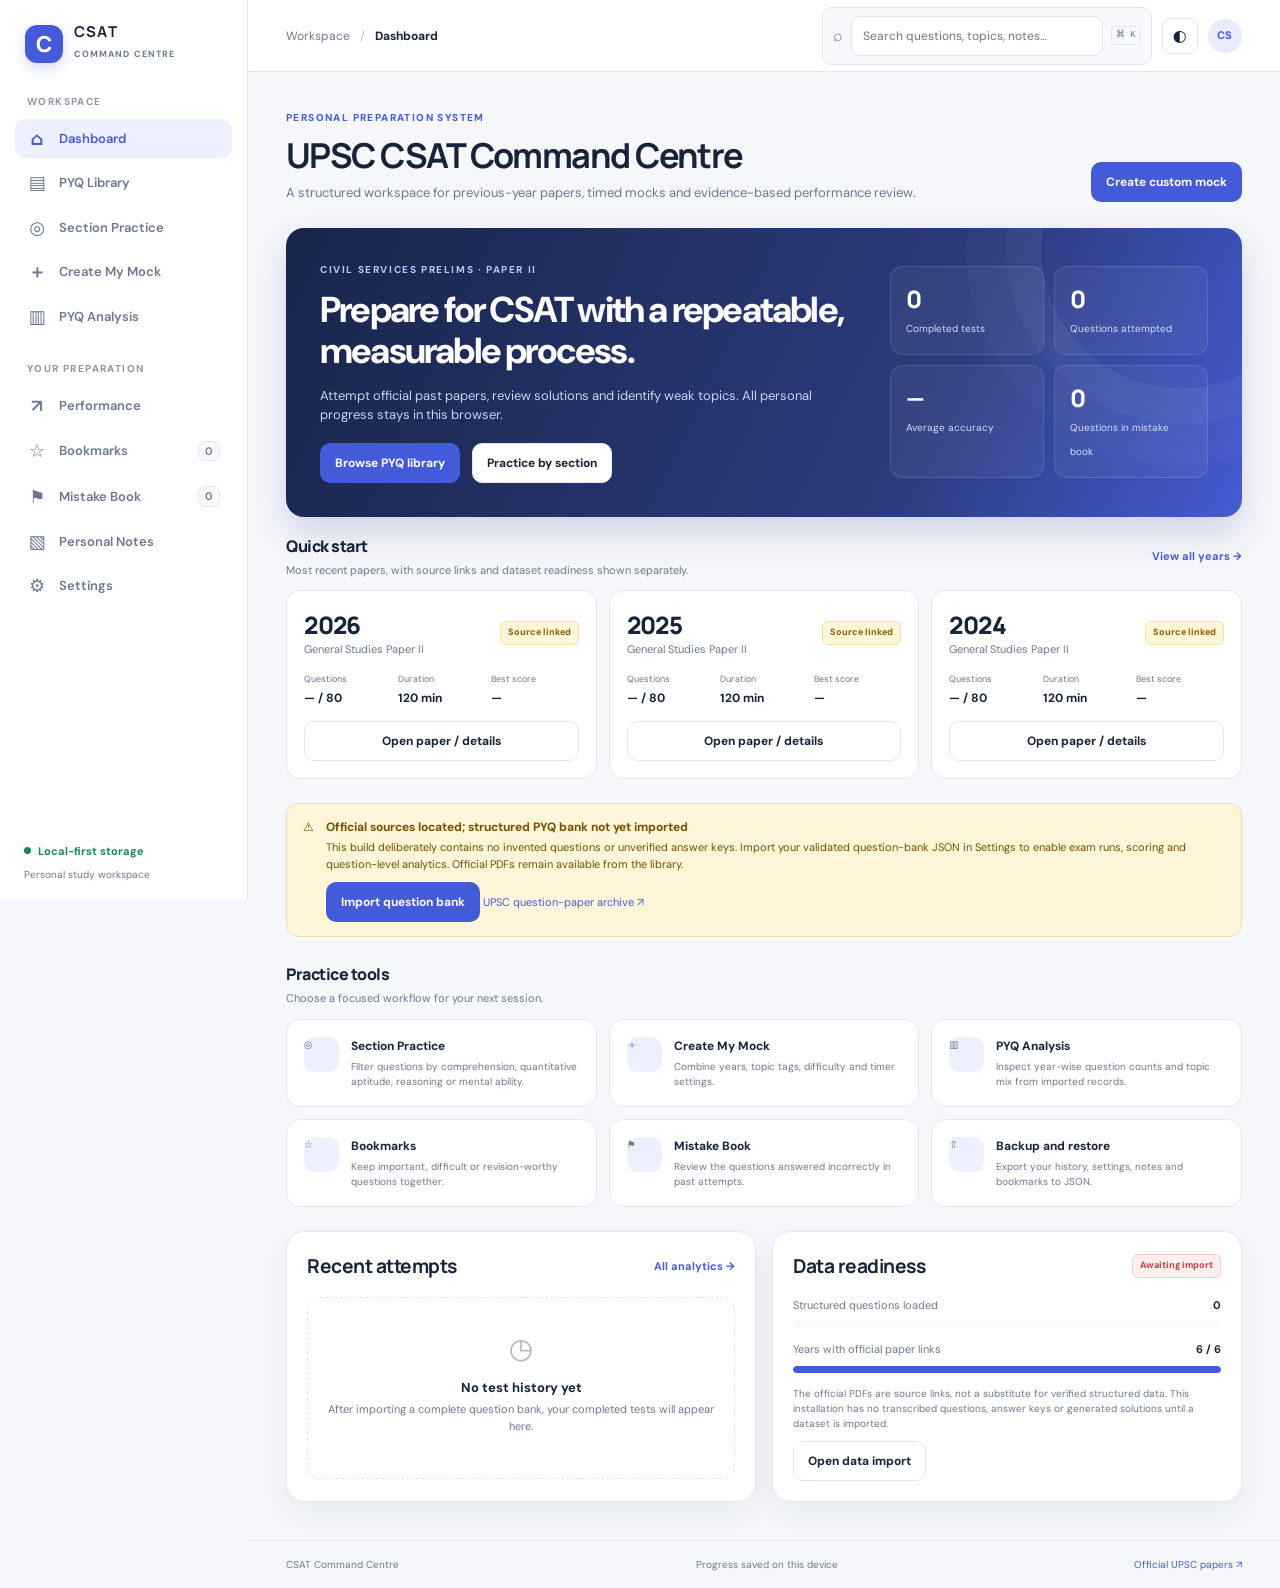
==== commit a9c15d47: "new" ====
--- a/index.html
+++ b/index.html
@@ -1,286 +1,60 @@
 <!doctype html>
 <html lang="en">
 <head>
-<meta charset="utf-8"><meta name="viewport" content="width=device-width, initial-scale=1">
-<meta name="color-scheme" content="light"><meta name="theme-color" content="#10263f">
-<title>UPSC CSE Command Centre — Beginner Guide & Prelims Analysis Lab</title>
-<style>
-:root{--navy:#10263f;--navy2:#193853;--ink:#172b3a;--muted:#65788a;--teal:#267f78;--teal2:#e2f3ef;--amber:#a56517;--amberbg:#fff4df;--red:#a53e3e;--redbg:#fff0ee;--line:#dbe4e8;--paper:#f4f7f8;--white:#fff;--shadow:0 10px 28px rgba(16,38,63,.08);--r:15px}
-*{box-sizing:border-box}html{scroll-behavior:smooth}body{margin:0;background:var(--paper);color:var(--ink);font:15px/1.55 Inter,ui-sans-serif,system-ui,-apple-system,BlinkMacSystemFont,"Segoe UI",sans-serif}button,input,select,textarea{font:inherit}button{cursor:pointer}a{color:#176d79;text-decoration:none}a:hover{text-decoration:underline}.app{min-height:100vh}.sidebar{position:fixed;inset:0 auto 0 0;width:258px;background:var(--navy);color:#eaf3f7;padding:22px 15px 20px;overflow:auto;z-index:30;display:flex;flex-direction:column}.brand{display:flex;gap:11px;align-items:center;padding:2px 8px 23px;border-bottom:1px solid rgba(255,255,255,.14)}.brand-mark{height:42px;width:42px;border-radius:12px;background:#2d8c84;display:grid;place-items:center;font-weight:850;color:#fff;font-size:15px;letter-spacing:-1px}.brand strong{display:block;font-size:13px;letter-spacing:.055em;line-height:1.3}.brand small{display:block;margin-top:4px;color:#b9cbd6;font-size:11px}.nav-group{margin-top:19px}.nav-label{padding:0 10px;color:#8ea5b5;font-size:10px;font-weight:800;letter-spacing:.14em;text-transform:uppercase;margin:0 0 8px}.nav-btn{border:0;width:100%;text-align:left;display:flex;gap:11px;align-items:center;background:transparent;color:#d3e0e8;padding:9px 10px;border-radius:9px;font-size:13px;margin:2px 0}.nav-btn .ico{width:20px;text-align:center;opacity:.9}.nav-btn:hover{background:rgba(255,255,255,.08)}.nav-btn.active{background:#24485e;color:#fff;box-shadow:inset 3px 0 #57c0b3}.sidebar-foot{margin-top:auto;padding:16px 9px 0;border-top:1px solid rgba(255,255,255,.14);font-size:11px;color:#a8becb}.main{margin-left:258px;min-height:100vh}.topbar{height:73px;background:rgba(255,255,255,.93);border-bottom:1px solid var(--line);display:flex;align-items:center;justify-content:space-between;gap:16px;padding:0 29px;position:sticky;top:0;z-index:20;backdrop-filter:blur(10px)}.crumb{font-size:12px;color:var(--muted)}.crumb strong{color:var(--ink);font-weight:700}.top-tools{display:flex;align-items:center;gap:11px}.search-wrap{position:relative;width:min(360px,38vw)}.search-wrap input{width:100%;border:1px solid var(--line);border-radius:10px;padding:10px 12px 10px 37px;background:#f8fafb;outline:none}.search-wrap:before{content:'⌕';position:absolute;left:13px;top:5px;font-size:23px;color:#718493}.search-wrap input:focus{border-color:#76aaa6;box-shadow:0 0 0 3px #dff2ee}.research-tag{font-size:11px;color:#556b7c;white-space:nowrap;border:1px solid var(--line);border-radius:9px;padding:7px 9px;background:#fff}.hamburger{display:none;background:#eef4f6;border:1px solid var(--line);border-radius:10px;padding:8px 12px}.content{max-width:1500px;padding:28px 30px 70px;margin:0 auto}.view{display:none}.view.active{display:block}.page-title{display:flex;justify-content:space-between;align-items:flex-start;gap:20px;margin:0 0 23px}.eyebrow{text-transform:uppercase;letter-spacing:.12em;color:var(--teal);font-size:10px;font-weight:850;margin-bottom:7px}.page-title h1{font-size:clamp(25px,3vw,34px);letter-spacing:-.04em;line-height:1.12;margin:0;color:var(--navy)}.page-title p{max-width:740px;margin:9px 0 0;color:var(--muted);font-size:14px}.chip{display:inline-flex;align-items:center;gap:6px;border-radius:999px;padding:5px 9px;font-size:11px;font-weight:750;background:#edf2f5;color:#4d6272}.chip.teal{background:var(--teal2);color:#1e6e68}.chip.amber{background:var(--amberbg);color:var(--amber)}.chip.red{background:var(--redbg);color:var(--red)}.hero{background:linear-gradient(120deg,#10263f,#1e475d);color:#fff;border-radius:20px;padding:30px;position:relative;overflow:hidden;box-shadow:var(--shadow);margin-bottom:23px}.hero:after{content:'';position:absolute;right:-50px;top:-110px;width:310px;height:310px;border-radius:50%;border:1px solid rgba(255,255,255,.15);box-shadow:0 0 0 33px rgba(255,255,255,.035),0 0 0 75px rgba(255,255,255,.025)}.hero-inner{position:relative;z-index:1;max-width:900px}.hero .eyebrow{color:#8be0d2}.hero h1{font-size:clamp(28px,4vw,45px);line-height:1.05;max-width:790px;letter-spacing:-.045em;margin:5px 0 13px}.hero p{max-width:700px;color:#d4e4ec;margin:0 0 20px;font-size:15px}.hero-actions{display:flex;flex-wrap:wrap;gap:10px}.btn{border:1px solid transparent;border-radius:10px;padding:10px 14px;background:var(--teal);color:#fff;font-weight:750;font-size:13px;display:inline-flex;align-items:center;justify-content:center;gap:7px}.btn:hover{filter:brightness(.96)}.btn.secondary{background:#fff;color:var(--navy);border-color:#d4e2e7}.btn.ghost{background:transparent;color:inherit;border-color:currentColor}.btn.soft{background:var(--teal2);color:#176c65}.btn.warn{background:var(--amberbg);color:#8a5813;border-color:#f4dba9}.btn.danger{background:var(--redbg);color:var(--red);border-color:#f1c5c1}.btn.small{padding:6px 9px;font-size:12px;border-radius:8px}.btn:disabled{opacity:.45;cursor:not-allowed}.grid{display:grid;gap:16px}.grid.stats{grid-template-columns:repeat(4,minmax(0,1fr));margin:18px 0 26px}.stat{background:#fff;border:1px solid var(--line);padding:17px;border-radius:var(--r);box-shadow:0 2px 9px rgba(16,38,63,.025)}.stat-top{display:flex;align-items:center;justify-content:space-between;color:var(--muted);font-size:12px}.stat-icon{background:#edf6f4;color:#277b74;border-radius:9px;width:34px;height:34px;display:grid;place-items:center;font-weight:800}.stat strong{display:block;font-size:25px;letter-spacing:-.035em;margin-top:11px;color:var(--navy)}.stat small{display:block;color:var(--muted);font-size:11px;margin-top:2px}.grid.two{grid-template-columns:repeat(2,minmax(0,1fr))}.grid.three{grid-template-columns:repeat(3,minmax(0,1fr))}.section-head{display:flex;align-items:flex-end;justify-content:space-between;gap:15px;margin:26px 0 13px}.section-head h2{font-size:19px;letter-spacing:-.025em;color:var(--navy);margin:0}.section-head p{margin:4px 0 0;color:var(--muted);font-size:12px}.card{background:#fff;border:1px solid var(--line);border-radius:var(--r);padding:19px;box-shadow:0 2px 10px rgba(16,38,63,.025);min-width:0}.card h3{color:var(--navy);font-size:15px;margin:0 0 8px}.card p{margin:6px 0;color:var(--muted);font-size:13px}.card .mini-label{font-size:10px;letter-spacing:.11em;text-transform:uppercase;font-weight:800;color:var(--teal);margin-bottom:7px}.card-actions{display:flex;flex-wrap:wrap;gap:8px;margin-top:15px}.step-list{display:grid;gap:0}.step{display:grid;grid-template-columns:30px 1fr;gap:11px;padding:12px 0;border-bottom:1px solid #edf1f3}.step:last-child{border-bottom:0}.step-num{width:27px;height:27px;background:#e5f2ef;color:#246f69;border-radius:9px;display:grid;place-items:center;font-weight:800;font-size:12px}.step strong{display:block;font-size:13px}.step small{display:block;color:var(--muted);margin-top:3px;font-size:12px}.journey{display:flex;gap:7px;align-items:stretch;flex-wrap:wrap}.journey div{flex:1;min-width:112px;background:#f5f8f9;border:1px solid var(--line);padding:11px;border-radius:10px;font-size:12px;font-weight:700;text-align:center}.journey span{display:block;font-size:10px;color:var(--muted);font-weight:500;margin-top:3px}.notice{border:1px solid #f0d8a9;background:var(--amberbg);border-radius:12px;padding:13px 15px;color:#765118;font-size:12px;margin:14px 0}.notice strong{color:#67440f}.notice.info{border-color:#cce4e0;background:#eef8f6;color:#285c58}.notice.danger{border-color:#f1c5c1;background:var(--redbg);color:#8d3232}.muted{color:var(--muted)}.tiny{font-size:11px;color:var(--muted)}.field-grid{display:grid;grid-template-columns:repeat(2,minmax(0,1fr));gap:13px}.field{display:flex;flex-direction:column;gap:5px;margin:0 0 12px}.field label{font-size:12px;font-weight:750;color:#405566}.field input,.field select,.field textarea,input.form-control,select.form-control,textarea.form-control{border:1px solid #cfdbe0;border-radius:9px;background:#fff;padding:10px 11px;color:var(--ink);width:100%;min-width:0;outline:none}.field textarea{min-height:92px;resize:vertical}.field input:focus,.field select:focus,.field textarea:focus,input.form-control:focus,select.form-control:focus,textarea.form-control:focus{border-color:#69aaa3;box-shadow:0 0 0 3px #def1ed}.inline-fields{display:flex;align-items:flex-end;gap:10px;flex-wrap:wrap}.inline-fields .field{flex:1;min-width:120px}.toolbar{display:flex;gap:9px;flex-wrap:wrap;margin:12px 0 16px;align-items:center}.toolbar input,.toolbar select{max-width:100%;min-width:155px;border:1px solid var(--line);border-radius:9px;padding:9px;background:#fff}.chapter-grid{display:grid;grid-template-columns:repeat(3,minmax(0,1fr));gap:12px}.chapter-card{border:1px solid var(--line);background:#fff;border-radius:13px;padding:16px;display:flex;flex-direction:column;min-height:151px}.chapter-card:hover{border-color:#9bc7c1;box-shadow:var(--shadow)}.chapter-card .num{font-size:10px;color:var(--teal);letter-spacing:.11em;text-transform:uppercase;font-weight:850}.chapter-card strong{font-size:14px;color:var(--navy);line-height:1.35;margin:8px 0}.chapter-card p{font-size:11px;color:var(--muted);margin:0 0 13px}.chapter-card button{align-self:flex-start;margin-top:auto}.reader-head{display:flex;justify-content:space-between;gap:12px;align-items:start;margin-bottom:15px}.reader-head h2{margin:0;color:var(--navy);font-size:23px}.reader-body{background:#fff;border:1px solid var(--line);border-radius:15px;padding:24px;margin-top:15px}.reader-body h3{color:#234d62;font-size:15px;margin:22px 0 7px}.reader-body p,.reader-body li{font-size:13px;line-height:1.78;color:#314858}.reader-body ul{padding-left:21px}.source-table-wrap{overflow:auto;margin:12px 0;border:1px solid #e0e7ea;border-radius:8px;background:#f8fafb}.source-table{font:12px/1.55 ui-monospace,SFMono-Regular,Menlo,Consolas,monospace;color:#334b5a;padding:13px;margin:0;white-space:pre;min-width:max-content}.toc-list{display:grid;gap:6px}.toc-item{background:#f8fafb;border:1px solid var(--line);padding:10px 12px;border-radius:9px;font-size:12px;display:flex;justify-content:space-between;gap:10px}.toc-item span{color:var(--muted)}.topic-card{background:#fff;border:1px solid var(--line);border-radius:12px;margin:9px 0;overflow:hidden}.topic-top{display:flex;align-items:center;gap:12px;padding:15px;cursor:pointer}.topic-ic{width:35px;height:35px;border-radius:10px;display:grid;place-items:center;background:var(--teal2);color:#1a716a;font-weight:850;flex-shrink:0}.topic-top strong{display:block;font-size:14px;color:var(--navy)}.topic-top small{display:block;color:var(--muted);font-size:11px;margin-top:3px}.topic-top .arrow{margin-left:auto;color:var(--muted);transition:transform .15s}.topic-content{padding:0 16px 16px 62px;display:none}.topic-card.open .topic-content{display:block}.topic-card.open .arrow{transform:rotate(180deg)}.topic-content p{font-size:12px;color:var(--muted)}.subtopic-chips{display:flex;flex-wrap:wrap;gap:7px;margin:10px 0}.subtopic{border:1px solid #d9e3e6;background:#f8fafb;border-radius:7px;padding:5px 8px;font-size:11px;color:#425b69}.table-wrap{overflow:auto;border:1px solid var(--line);border-radius:12px;background:#fff}table{border-collapse:collapse;width:100%;font-size:12px;min-width:600px}th,td{padding:11px 12px;border-bottom:1px solid #eaf0f2;text-align:left;vertical-align:top}th{background:#f0f5f6;color:#425969;font-size:10px;text-transform:uppercase;letter-spacing:.06em}tr:last-child td{border-bottom:0}.table-caption{padding:11px 13px;font-size:11px;color:var(--muted);border-bottom:1px solid var(--line)}.empty{background:#f8fafb;border:1px dashed #b8c9d0;border-radius:12px;padding:23px;text-align:center}.empty .empty-icon{font-size:25px;color:#699097}.empty h3{margin:7px 0;color:var(--navy)}.empty p{max-width:620px;margin:7px auto 14px;font-size:12px;color:var(--muted)}.question-card{background:#fff;border:1px solid var(--line);border-radius:13px;padding:17px;margin:11px 0}.question-meta{display:flex;flex-wrap:wrap;gap:6px;margin-bottom:10px}.question-text{font-weight:750;font-size:14px;color:var(--navy);margin:0 0 12px}.option-list{display:grid;gap:7px}.option{border:1px solid #e1e8eb;border-radius:9px;padding:9px 11px;display:flex;gap:9px;font-size:12px;align-items:flex-start}.option input{margin-top:2px}.option.correct{background:#eaf7f2;border-color:#89c5b5}.option.wrong{background:#fff1ef;border-color:#e3a49c}.answer-box{border-left:3px solid var(--teal);padding:10px 12px;background:#f1f8f7;border-radius:0 8px 8px 0;margin-top:11px;font-size:12px}.question-footer{display:flex;flex-wrap:wrap;gap:8px;margin-top:13px;align-items:center}.bar-list{display:grid;gap:11px}.bar-row{display:grid;grid-template-columns:minmax(115px,170px) 1fr 48px;gap:10px;align-items:center;font-size:12px}.bar-track{height:10px;background:#e7eef0;border-radius:100px;overflow:hidden}.bar-fill{height:100%;background:#2f8980;border-radius:100px}.source-list{display:grid;gap:9px}.source-row{display:flex;align-items:flex-start;gap:12px;border:1px solid var(--line);border-radius:11px;background:#fff;padding:13px}.source-icon{width:33px;height:33px;border-radius:9px;display:grid;place-items:center;background:#edf4f6;flex-shrink:0}.source-row strong{display:block;font-size:13px;color:var(--navy)}.source-row p{margin:3px 0 6px;font-size:11px;color:var(--muted)}.checklist{display:grid;gap:9px}.check-item{display:flex;align-items:flex-start;gap:10px;padding:10px;border:1px solid #e6ecef;border-radius:9px;background:#fff;font-size:12px}.check-item input{margin-top:3px;accent-color:var(--teal)}.check-item small{display:block;color:var(--muted);margin-top:2px}.progress-track{height:9px;background:#e7eef0;border-radius:99px;overflow:hidden}.progress-track span{height:100%;display:block;background:var(--teal);width:0;transition:width .2s}.result-number{font-size:28px;font-weight:850;color:var(--navy);letter-spacing:-.04em}.result-panel{border-radius:12px;background:#f0f7f6;padding:16px;margin-top:14px;border:1px solid #d1e8e3}.result-panel p{font-size:12px;margin:5px 0;color:#486a68}.callout{padding:14px;border-left:3px solid var(--teal);background:#f0f7f6;border-radius:0 9px 9px 0;font-size:12px;margin:12px 0}.divider{border:0;border-top:1px solid var(--line);margin:21px 0}.footer-note{margin-top:35px;padding:15px 0;border-top:1px solid var(--line);font-size:11px;color:var(--muted)}.hidden{display:none!important}.global-results{position:absolute;z-index:40;top:calc(100% + 7px);left:0;right:0;max-height:380px;overflow:auto;background:#fff;border:1px solid var(--line);border-radius:12px;box-shadow:var(--shadow);padding:7px}.global-results button{display:block;width:100%;border:0;background:#fff;text-align:left;border-radius:8px;padding:9px;font-size:12px}.global-results button:hover{background:#eef6f5}.global-results small{display:block;color:var(--muted);margin-top:3px}.modal-bg{position:fixed;inset:0;background:#10263f66;z-index:80;display:none;align-items:center;justify-content:center;padding:20px}.modal-bg.open{display:flex}.modal{background:#fff;border-radius:16px;max-width:540px;width:100%;padding:22px;box-shadow:0 20px 60px #10263f33;max-height:88vh;overflow:auto}.modal h2{margin:0;color:var(--navy)}.modal-head{display:flex;justify-content:space-between;align-items:center}.modal-close{border:0;background:#eef3f5;border-radius:9px;padding:7px 10px}.status-select{max-width:210px}.pill-row{display:flex;flex-wrap:wrap;gap:6px}.year-card{border:1px solid var(--line);border-radius:11px;background:#fff;padding:14px}.year-card strong{font-size:17px;color:var(--navy)}.year-card p{font-size:11px;color:var(--muted);min-height:33px}.year-links{display:flex;gap:7px;flex-wrap:wrap;margin-top:11px}.timer{font-variant-numeric:tabular-nums;font-size:24px;font-weight:850;color:var(--navy)}
-@media(max-width:1200px){.grid.stats{grid-template-columns:repeat(2,minmax(0,1fr))}.chapter-grid{grid-template-columns:repeat(2,minmax(0,1fr))}.grid.three{grid-template-columns:repeat(2,minmax(0,1fr))}}
-@media(max-width:850px){.sidebar{transform:translateX(-102%);transition:transform .2s;width:270px;box-shadow:var(--shadow)}.sidebar.open{transform:translateX(0)}.main{margin-left:0}.hamburger{display:inline-block}.topbar{padding:0 15px;height:64px}.content{padding:22px 15px 55px}.research-tag{display:none}.search-wrap{width:min(360px,54vw)}.page-title{display:block}.page-title>.chip{margin-top:13px}.grid.two,.grid.three{grid-template-columns:1fr}.hero{padding:24px}.field-grid{grid-template-columns:1fr}.chapter-grid{grid-template-columns:repeat(2,minmax(0,1fr))}}
-@media(max-width:520px){.grid.stats{grid-template-columns:repeat(2,minmax(0,1fr));gap:9px}.stat{padding:13px}.stat strong{font-size:22px}.stat-top{font-size:10px}.chapter-grid{grid-template-columns:1fr}.topbar{gap:8px}.search-wrap input{padding:9px 8px 9px 31px;font-size:12px}.hero h1{font-size:29px}.hero p{font-size:13px}.card{padding:15px}.reader-body{padding:15px}.topic-content{padding-left:15px}.bar-row{grid-template-columns:95px 1fr 35px;font-size:10px}.journey div{min-width:calc(50% - 8px)}.top-tools{gap:6px}.btn{padding:9px 11px}}
-@media print{.sidebar,.topbar,.btn,.toolbar,.hamburger{display:none!important}.main{margin:0}.content{padding:0}.view{display:none!important}.view.active{display:block!important}.card,.reader-body{box-shadow:none;break-inside:avoid}}
-</style>
+  <meta charset="utf-8">
+  <meta name="viewport" content="width=device-width, initial-scale=1">
+  <meta name="color-scheme" content="light dark">
+  <meta name="description" content="Personal UPSC CSAT PYQ, mock test and performance analysis workspace.">
+  <title>CSAT Command Centre</title>
+  <link rel="stylesheet" href="css/main.css">
+  <link rel="stylesheet" href="css/themes.css">
+  <link rel="stylesheet" href="css/responsive.css">
 </head>
 <body>
-<div class="app">
-<aside class="sidebar" id="sidebar">
-  <div class="brand"><div class="brand-mark">CSE</div><div><strong>UPSC COMMAND CENTRE</strong><small>Beginner Guide · Analysis Lab</small></div></div>
-  <div class="nav-group"><div class="nav-label">Workspace</div>
-    <button class="nav-btn active" data-view="dashboard"><span class="ico">⌂</span>Home dashboard</button>
-    <button class="nav-btn" data-view="handbook"><span class="ico">▤</span>UPSC from zero</button>
-    <button class="nav-btn" data-view="eligibility"><span class="ico">✓</span>Eligibility & application</button>
-    <button class="nav-btn" data-view="syllabus"><span class="ico">☷</span>Exam pattern & syllabus</button>
+  <a class="skip-link" href="#main-content">Skip to content</a>
+  <div class="app-shell" id="app-shell">
+    <aside class="sidebar" id="sidebar" aria-label="Main navigation">
+      <div class="brand"><div class="brand-mark">C</div><div><strong>CSAT</strong><span>COMMAND CENTRE</span></div></div>
+      <div class="nav-label">WORKSPACE</div>
+      <nav id="main-nav">
+        <button class="nav-item active" data-page="dashboard"><span class="nav-icon">⌂</span>Dashboard</button>
+        <button class="nav-item" data-page="library"><span class="nav-icon">▤</span>PYQ Library</button>
+        <button class="nav-item" data-page="practice"><span class="nav-icon">◎</span>Section Practice</button>
+        <button class="nav-item" data-page="custom"><span class="nav-icon">＋</span>Create My Mock</button>
+        <button class="nav-item" data-page="analysis"><span class="nav-icon">▥</span>PYQ Analysis</button>
+      </nav>
+      <div class="nav-label nav-label-spaced">YOUR PREPARATION</div>
+      <nav>
+        <button class="nav-item" data-page="analytics"><span class="nav-icon">↗</span>Performance</button>
+        <button class="nav-item" data-page="bookmarks"><span class="nav-icon">☆</span>Bookmarks <span class="nav-count" id="bookmark-count">0</span></button>
+        <button class="nav-item" data-page="mistakes"><span class="nav-icon">⚑</span>Mistake Book <span class="nav-count" id="mistake-count">0</span></button>
+        <button class="nav-item" data-page="notes"><span class="nav-icon">▧</span>Personal Notes</button>
+        <button class="nav-item" data-page="settings"><span class="nav-icon">⚙</span>Settings</button>
+      </nav>
+      <div class="sidebar-footer"><div class="local-pill"><span class="status-dot"></span> Local-first storage</div><small>Personal study workspace</small></div>
+    </aside>
+
+    <div class="main-column">
+      <header class="topbar">
+        <button class="icon-button mobile-menu" id="mobile-menu" aria-label="Open navigation">☰</button>
+        <div class="breadcrumb"><span>Workspace</span><span class="crumb-sep">/</span><strong id="breadcrumb-current">Dashboard</strong></div>
+        <div class="top-actions">
+          <label class="global-search"><span aria-hidden="true">⌕</span><input type="search" id="global-search" placeholder="Search questions, topics, notes…" aria-label="Global search"><kbd>⌘ K</kbd></label>
+          <button class="icon-button" id="theme-toggle" aria-label="Toggle theme" title="Toggle theme">◐</button>
+          <button class="avatar-button" id="settings-shortcut" aria-label="Open settings">CS</button>
+        </div>
+      </header>
+      <main id="main-content" tabindex="-1"><div class="loading-state">Loading CSAT workspace…</div></main>
+      <footer class="app-footer"><span>CSAT Command Centre</span><span id="storage-status">Progress saved on this device</span><a href="https://upsc.gov.in/examinations/previous-question-papers" target="_blank" rel="noopener">Official UPSC papers ↗</a></footer>
+    </div>
   </div>
-  <div class="nav-group"><div class="nav-label">Prelims analysis lab</div>
-    <button class="nav-btn" data-view="prelims"><span class="ico">◫</span>Prelims overview</button>
-    <button class="nav-btn" data-view="gs1"><span class="ico">◎</span>GS Paper I explorer</button>
-    <button class="nav-btn" data-view="csat"><span class="ico">∑</span>CSAT Paper II explorer</button>
-    <button class="nav-btn" data-view="questions"><span class="ico">⌕</span>Previous-year questions</button>
-  </div>
-  <div class="nav-group"><div class="nav-label">Preparation system</div>
-    <button class="nav-btn" data-view="roadmap"><span class="ico">◷</span>Study roadmap</button>
-    <button class="nav-btn" data-view="resources"><span class="ico">▣</span>Books & resources</button>
-    <button class="nav-btn" data-view="practice"><span class="ico">✎</span>Mock tests & practice</button>
-    <button class="nav-btn" data-view="progress"><span class="ico">▥</span>Progress tracker</button>
-    <button class="nav-btn" data-view="tools"><span class="ico">⚙</span>Tools & calculators</button>
-  </div>
-  <div class="nav-group"><div class="nav-label">Reference</div>
-    <button class="nav-btn" data-view="sources"><span class="ico">↗</span>Sources & methodology</button>
-  </div>
-  <div class="sidebar-foot">Research cutoff: 12 Oct 2026<br>Local progress is saved in this browser only.</div>
-</aside>
-<main class="main">
-<header class="topbar"><button class="hamburger" id="menuBtn" aria-label="Open navigation">☰</button><div class="crumb" id="breadcrumb">Command Centre / <strong>Home dashboard</strong></div><div class="top-tools"><div class="search-wrap"><input type="search" id="globalSearch" placeholder="Search chapters, tools, topics…" aria-label="Search website"><div id="globalResults" class="global-results hidden"></div></div><div class="research-tag">Updated 12 Oct 2026</div></div></header>
-<div class="content">
-<section class="view active" id="view-dashboard">
-  <div class="hero"><div class="hero-inner"><div class="eyebrow">Evidence-led preparation workspace</div><h1>UPSC CSE Command Centre</h1><p>Understand the examination. Build your preparation system. Analyse each paper with evidence. Improve through practice and feedback.</p><div class="hero-actions"><button class="btn" data-go="handbook">Start from zero →</button><button class="btn secondary" data-go="prelims">Open Prelims Analysis Lab</button><button class="btn ghost" data-go="practice">Try a practice set</button></div></div></div>
-  <div class="grid stats"><div class="stat"><div class="stat-top">Handbook chapters <span class="stat-icon">▤</span></div><strong id="statChapters">24</strong><small>Plus glossary, appendices and source notes</small></div><div class="stat"><div class="stat-top">Official paper cycles <span class="stat-icon">↗</span></div><strong>2017–2026</strong><small>Official links located; topic counts not yet classified</small></div><div class="stat"><div class="stat-top">Original practice items <span class="stat-icon">✎</span></div><strong id="statPractice">20</strong><small>Clearly separated from official PYQs</small></div><div class="stat"><div class="stat-top">Your lesson progress <span class="stat-icon">✓</span></div><strong id="statProgress">0%</strong><small>Stored locally on this device/browser</small></div></div>
-  <div class="section-head"><div><h2>The examination journey</h2><p>Screening, merit stages and appointment are different steps.</p></div></div>
-  <div class="card"><div class="journey"><div>Notification<span>Rules and schedule</span></div><div>Eligibility<span>Age, attempts, degree</span></div><div>Application<span>Form and documents</span></div><div>Prelims<span>GS-I + qualifying CSAT</span></div><div>Mains<span>Written merit papers</span></div><div>Personality Test<span>275 marks in 2026 scheme</span></div><div>Final recommendation<span>Merit and applicable rules</span></div><div>Allocation & appointment<span>Service-specific processes</span></div></div><p class="tiny">Rule reference: CSE 2026 handbook and official UPSC notice. Later cycles may change.</p></div>
-  <div class="grid two"><div><div class="section-head"><div><h2>Start here</h2><p>For a first-time aspirant</p></div></div><div class="card"><div class="step-list"><div class="step"><span class="step-num">1</span><div><strong>Understand UPSC and CSE</strong><small>Separate the commission, examination and services.</small></div></div><div class="step"><span class="step-num">2</span><div><strong>Verify eligibility</strong><small>Use the notification for your target cycle.</small></div></div><div class="step"><span class="step-num">3</span><div><strong>Read the syllabus and past papers</strong><small>Study the demands before buying material.</small></div></div><div class="step"><span class="step-num">4</span><div><strong>Diagnose CSAT early</strong><small>Check reading, arithmetic and reasoning separately.</small></div></div><div class="step"><span class="step-num">5</span><div><strong>Start a 30-day pilot</strong><small>Build a routine and review measurable outputs.</small></div></div></div><div class="card-actions"><button class="btn small" data-go="roadmap">Open 30-day plan</button><button class="btn secondary small" data-go="eligibility">Check eligibility</button></div></div></div>
-  <div><div class="section-head"><div><h2>Continue learning</h2><p>Pick up where your local tracker left off</p></div></div><div class="card" id="continueCard"><div class="mini-label">Recommended next step</div><h3 id="continueTitle">Chapter 1 — Understanding UPSC and Civil Services</h3><p id="continueText">Complete the first chapter, then move to eligibility and examination structure.</p><div class="card-actions"><button class="btn small" id="continueBtn">Continue →</button></div></div><div class="section-head"><div><h2>Current build status</h2></div></div><div class="card"><div class="pill-row"><span class="chip teal">Handbook integrated</span><span class="chip teal">Core tools working</span><span class="chip amber">PYQ classification pending</span></div><p>The individual question bank has not been populated in this build because the large official PDFs could not be retrieved and reconciled question-by-question. No historical subject counts are invented.</p><button class="btn secondary small" data-go="sources">See methodology & gaps</button></div></div></div>
-  <div class="footer-note">Source: user-provided UPSC CSE Beginner’s Handbook editions (research cutoff 12 Oct 2026). Official rule links are provided in Sources & Methodology.</div>
-</section>
-
-<section class="view" id="view-handbook">
-  <div class="page-title"><div><div class="eyebrow">Learning library</div><h1>Complete beginner handbook</h1><p>All 24 major chapters from the supplied handbook, with glossary, directive words, dates, checklists and companion trackers. The substantive source text is preserved as navigable chapter content.</p></div><span class="chip teal" id="chapterCountBadge">24 chapters + appendices</span></div>
-  <div id="chapterListWrap"><div class="toolbar"><input id="chapterSearch" type="search" placeholder="Search all handbook chapters…"><select id="chapterGroup"><option value="all">All content</option><option value="chapter">24 main chapters</option><option value="appendix">Appendices & sources</option><option value="supplement">Companion supplements</option></select><select id="chapterSort"><option value="order">Original order</option><option value="title">Title A–Z</option><option value="progress">Incomplete first</option></select></div><div id="chapterGrid" class="chapter-grid"></div></div>
-  <div id="chapterDetailWrap" class="hidden"><div class="reader-head"><div><button class="btn secondary small" id="backToChapters">← All chapters</button><div class="eyebrow" id="readerEyebrow">Chapter</div><h2 id="readerTitle"></h2><p class="tiny" id="readerMeta"></p></div><button class="btn soft small" id="markChapterDone">Mark complete ✓</button></div><div class="grid two"><div class="card"><div class="mini-label">Key takeaways</div><ul id="readerTakeaways"></ul></div><div class="card"><div class="mini-label">What should I do next?</div><p id="readerNextAction"></p><div class="card-actions"><button class="btn small" id="readerNextBtn">Next chapter →</button></div></div></div><article class="reader-body" id="readerBody"></article></div>
-</section>
-
-<section class="view" id="view-eligibility">
- <div class="page-title"><div><div class="eyebrow">Cycle-specific rule reference</div><h1>Eligibility & application</h1><p>A preliminary checklist based on the handbook’s CSE 2026 rules summary. It is not a definitive eligibility decision and does not model every special provision.</p></div><span class="chip amber">2026 rules only</span></div>
- <div class="grid two"><div class="card"><h3>Eligibility pre-check</h3><p>Enter basic details to get a preliminary flag against the 2026 reference rules.</p><div class="field"><label for="dob">Date of birth</label><input type="date" id="dob"></div><div class="field"><label for="category">Category (simplified)</label><select id="category"><option value="general">General / EWS</option><option value="obc">Eligible OBC-NCL</option><option value="scst">SC / ST</option><option value="pwbd">PwBD / special case (manual verification required)</option></select></div><div class="field"><label for="attemptsUsed">Prelims attempts already used (self-reported)</label><input type="number" min="0" max="100" id="attemptsUsed" value="0"></div><div class="field"><label for="degreeStatus">Recognised degree / applicable final-year eligibility</label><select id="degreeStatus"><option value="yes">Yes / expected to meet notice conditions</option><option value="no">No</option><option value="check">Unsure — verify notification</option></select></div><button class="btn" id="runEligibility">Run preliminary check</button><div id="eligibilityResult" class="result-panel hidden" aria-live="polite"></div></div>
- <div class="card"><h3>CSE 2026 reference summary</h3><div class="table-wrap"><table><thead><tr><th>Category / condition</th><th>Upper age summary</th><th>Attempts</th></tr></thead><tbody><tr><td>General / EWS</td><td>21–32 on 1 Aug 2026</td><td>6</td></tr><tr><td>Eligible OBC-NCL</td><td>Up to 3-year relaxation</td><td>9</td></tr><tr><td>SC / ST</td><td>Up to 5-year relaxation</td><td>Unlimited within applicable age limit</td></tr><tr><td>PwBD / special categories</td><td>Specific rule combinations apply</td><td>Check exact notification</td></tr></tbody></table></div><div class="notice"><strong>Critical:</strong> Age cut-off date, birth-date window, category-certificate format, nationality, degree proof, PwBD provisions and service-specific standards must be read from the current target-cycle notification. This simplified calculator does not establish legal eligibility.</div><p class="tiny">Official CSE 2026 notice: <a href="https://www.upsc.gov.in/sites/default/files/Notif-CSP-2026-Engl-060226Rev.pdf" target="_blank" rel="noopener">Open notification PDF ↗</a></p></div></div>
- <div class="section-head"><div><h2>Application readiness checklist</h2><p>Tick items after you actually verify them.</p></div><span class="chip" id="applicationChecklistCount">0 / 8</span></div><div class="card"><div id="applicationChecklist" class="checklist"></div></div>
-</section>
-
-<section class="view" id="view-syllabus">
- <div class="page-title"><div><div class="eyebrow">Official syllabus mapped to study tasks</div><h1>Exam pattern & syllabus</h1><p>The CSE 2026 scheme reference from the supplied handbook, plus subject trees for GS-I and CSAT. Always validate against the notice for your actual examination cycle.</p></div><span class="chip teal">Cycle: 2026 reference</span></div>
- <div class="grid two"><div class="card"><div class="mini-label">Preliminary examination</div><h3>Two compulsory objective papers</h3><div class="table-wrap"><table><thead><tr><th>Paper</th><th>Marks</th><th>Duration</th><th>Role</th></tr></thead><tbody><tr><td>GS Paper I</td><td>200</td><td>2 hours</td><td>Screening cutoff</td></tr><tr><td>CSAT / Paper II</td><td>200</td><td>2 hours</td><td>Qualifying at 33%</td></tr></tbody></table></div><p>2026 paper structure in the supplied handbook: 100 GS-I questions and 80 CSAT questions. Question counts should be checked against each year’s actual paper.</p></div><div class="card"><div class="mini-label">Mains and Personality Test</div><h3>Final merit uses Mains + interview</h3><div class="table-wrap"><table><thead><tr><th>Component</th><th>Marks</th><th>Contribution</th></tr></thead><tbody><tr><td>Two qualifying language papers</td><td>300 each</td><td>Qualifying requirements apply</td></tr><tr><td>Seven merit papers</td><td>1,750 total</td><td>Merit-counting</td></tr><tr><td>Personality Test</td><td>275</td><td>Final merit</td></tr><tr><td>Final total</td><td>2,025</td><td>Mains + Test</td></tr></tbody></table></div><p>Prelims marks do not contribute to final merit.</p></div></div>
- <div class="section-head"><div><h2>GS Paper I syllabus map</h2><p>Click a topic to expand its subtopics and preparation approach.</p></div><button class="btn secondary small" data-go="gs1">Open GS-I explorer</button></div><div id="syllabusGsTree"></div>
- <div class="section-head"><div><h2>CSAT syllabus map</h2><p>Separate comprehension, quantitative and reasoning skills.</p></div><button class="btn secondary small" data-go="csat">Open CSAT explorer</button></div><div id="syllabusCsatTree"></div>
-</section>
-
-<section class="view" id="view-prelims">
- <div class="page-title"><div><div class="eyebrow">Prelims Analysis Lab</div><h1>Understand both papers separately</h1><p>The screening cutoff depends on GS-I, subject to meeting the CSAT qualifying mark. Both papers are compulsory, but neither contributes marks to final merit.</p></div><span class="chip teal">Paper reference: CSE 2026</span></div>
- <div class="grid two"><div class="card"><div class="mini-label">Paper I</div><h3>GS-I — General Studies</h3><div class="grid stats" style="grid-template-columns:repeat(2,minmax(0,1fr));margin:8px 0"><div class="stat"><div class="stat-top">Questions</div><strong>100</strong><small>2026 official paper</small></div><div class="stat"><div class="stat-top">Marks / question</div><strong>2</strong><small>200 total marks</small></div></div><p>Assesses broad general awareness, conceptual understanding, recall, interpretation and elimination under negative marking.</p><div class="notice info">GS-I is the Prelims cutoff paper. Historical cutoffs vary by category and cycle.</div><button class="btn" data-go="gs1">Explore GS-I subjects →</button></div><div class="card"><div class="mini-label">Paper II</div><h3>CSAT — Aptitude</h3><div class="grid stats" style="grid-template-columns:repeat(2,minmax(0,1fr));margin:8px 0"><div class="stat"><div class="stat-top">Questions</div><strong>80</strong><small>2026 official paper</small></div><div class="stat"><div class="stat-top">Marks / question</div><strong>2.5</strong><small>200 total marks</small></div></div><p>Assesses comprehension, logical and analytical reasoning, decision-making, numeracy and data interpretation.</p><div class="notice">CSAT qualifies at 33% (66/200) under the 2026 reference scheme. A small margin can be risky; mock scores do not guarantee results.</div><button class="btn" data-go="csat">Explore CSAT topics →</button></div></div>
- <div class="section-head"><div><h2>Previous-paper access</h2><p>Latest completed paper sources first; all source links lead to UPSC.</p></div><button class="btn secondary small" data-go="questions">Question database & imports</button></div><div id="paperYearGrid" class="grid three"></div>
- <div class="section-head"><div><h2>How the analysis is classified</h2></div></div><div class="grid three"><div class="card"><h3>Primary category</h3><p>Every official question should receive one primary category so the yearly distribution adds up to the paper total.</p></div><div class="card"><h3>Secondary tags</h3><p>Use tags for genuine cross-subject links, current-affairs connection and tested skill. Secondary tags do not add to primary counts.</p></div><div class="card"><h3>Difficulty estimate</h3><p>Easy / moderate / difficult must use a stated rubric. It is analytical, not an official UPSC label unless UPSC states otherwise.</p></div></div>
-</section>
-
-<section class="view" id="view-gs1">
- <div class="page-title"><div><div class="eyebrow">Prelims Analysis Lab · Paper I</div><h1>GS Paper I Explorer</h1><p>Explore the official syllabus taxonomy, relevant subtopics and preparation implications. Historical frequency and trend charts appear only after question-level records are classified and reconciled.</p></div><span class="chip amber">Frequency data pending</span></div>
- <div class="grid stats"><div class="stat"><div class="stat-top">2026 paper questions</div><strong>100</strong><small>Official UPSC paper listing</small></div><div class="stat"><div class="stat-top">Major topic families</div><strong id="gsFamilyCount">10</strong><small>Analysis taxonomy, not question counts</small></div><div class="stat"><div class="stat-top">Verified question records</div><strong id="gsVerifiedCount">0</strong><small>Question-level dataset in this build</small></div><div class="stat"><div class="stat-top">Data quality</div><strong style="font-size:18px">Source verified</strong><small>Topic-level distribution not computed</small></div></div>
- <div class="notice"><strong>Data limitation:</strong> The official paper links are verified, but the large PDF files could not be retrieved into this environment for question-by-question transcription, key matching and subject classification. The interface will not manufacture annual subject counts, difficulty percentages, or “current-affairs” shares.</div>
- <div class="toolbar"><input id="gsTopicSearch" type="search" placeholder="Search GS-I topics…"><select id="gsPriorityFilter"><option value="all">All priority labels</option><option value="High syllabus importance">High syllabus importance</option><option value="High conceptual dependency">High conceptual dependency</option><option value="Current-affairs linked">Current-affairs linked</option><option value="Cross-cutting tag">Cross-cutting tag</option></select><select id="gsTopicStatus"><option value="all">All progress states</option><option>Not started</option><option>Studying</option><option>First reading complete</option><option>Revised</option><option>Practised</option><option>Strong</option><option>Needs improvement</option></select></div>
- <div id="gsTopicTree"></div>
- <div class="section-head"><div><h2>Year-wise distribution</h2><p>Primary-category counts must reconcile to the paper’s actual question count.</p></div></div><div class="empty"><div class="empty-icon">▥</div><h3>No verified distribution dataset loaded</h3><p>The schema, source-year table and classification methodology are ready. Import records into the official question database after transcribing each official paper and reconciling the total count. Until then, averages and trend charts are intentionally withheld.</p><button class="btn secondary small" data-go="questions">Open question database / import JSON</button></div>
-</section>
-
-<section class="view" id="view-csat">
- <div class="page-title"><div><div class="eyebrow">Prelims Analysis Lab · Paper II</div><h1>CSAT Paper II Explorer</h1><p>CSAT is an aptitude paper, not merely a mathematics test. Diagnose reading comprehension, numeracy, data interpretation and reasoning independently.</p></div><span class="chip amber">Frequency data pending</span></div>
- <div class="grid stats"><div class="stat"><div class="stat-top">2026 paper questions</div><strong>80</strong><small>Official UPSC paper listing</small></div><div class="stat"><div class="stat-top">Qualifying threshold</div><strong>66/200</strong><small>33% of maximum marks</small></div><div class="stat"><div class="stat-top">Question records</div><strong id="csatVerifiedCount">0</strong><small>Official question-level entries</small></div><div class="stat"><div class="stat-top">Default scoring</div><strong>+2.5 / −0.833</strong><small>2026 reference; see calculator</small></div></div>
- <div class="notice"><strong>Preparation implication:</strong> A raw qualifying threshold is not a guarantee of safety. Use timed official-paper practice and maintain a buffer that reflects your own test variation.</div>
- <div class="toolbar"><input id="csatTopicSearch" type="search" placeholder="Search CSAT topics…"><select id="csatSkillFilter"><option value="all">All skill families</option><option value="comprehension">Comprehension</option><option value="arithmetic">Arithmetic</option><option value="algebra">Algebra</option><option value="geometry">Geometry</option><option value="counting">Counting & probability</option><option value="di">Data interpretation</option><option value="logic">Logical reasoning</option><option value="decision">Decision-making</option></select><select id="csatTopicStatus"><option value="all">All progress states</option><option>Not started</option><option>Studying</option><option>First reading complete</option><option>Revised</option><option>Practised</option><option>Strong</option><option>Needs improvement</option></select></div>
- <div id="csatTopicTree"></div>
- <div class="section-head"><div><h2>CSAT score and qualifying-risk calculator</h2><p>Calculate an estimated net score from your correct, incorrect and blank answers.</p></div></div><div class="card"><div class="field-grid"><div class="field"><label for="csatCorrect">Correct answers</label><input type="number" min="0" max="80" id="csatCorrect" value="35"></div><div class="field"><label for="csatWrong">Incorrect answers</label><input type="number" min="0" max="80" id="csatWrong" value="20"></div><div class="field"><label for="csatBlank">Unattempted</label><input type="number" min="0" max="80" id="csatBlank" value="25"></div><div class="field"><label for="csatMarks">Marks per correct answer</label><input type="number" id="csatMarks" min="0" step="0.1" value="2.5"></div><div class="field"><label for="csatPenalty">Negative-marking fraction</label><input type="number" id="csatPenalty" min="0" step="0.01" value="0.333333"></div><div class="field"><label for="csatThreshold">Qualifying threshold (marks)</label><input type="number" id="csatThreshold" min="0" value="66"></div></div><div class="inline-fields"><button class="btn" id="calculateCsat">Calculate net score</button><span class="tiny">Assumptions are editable. Reference: 2026 CSAT, 80 questions, 200 marks.</span></div><div id="csatScoreResult" class="result-panel" aria-live="polite"></div></div>
- <div class="section-head"><div><h2>Year-wise workload</h2><p>Comprehension, numeracy, DI and reasoning totals not calculated until individual questions are classified.</p></div></div><div class="empty"><h3>Question classification not yet imported</h3><p>No yearly question-family counts are displayed until they can be counted against actual official papers. Original practice questions are available separately in Mock Tests & Practice.</p><button class="btn secondary small" data-go="practice">Practise CSAT now</button></div>
-</section>
-
-<section class="view" id="view-questions">
- <div class="page-title"><div><div class="eyebrow">Research database</div><h1>Previous-year question explorer</h1><p>Search, reveal answers, bookmark, record attempts and export your error log for imported official questions. Original practice items stay in a separate bank.</p></div><span class="chip amber" id="officialBankBadge">0 official questions loaded</span></div>
- <div class="grid two"><div class="card"><h3>Import a verified question bank</h3><p>Load a JSON array or an object with a <code>questions</code> array. Use the schema template included in the ZIP. Store only accurately transcribed official questions with source URL and answer status.</p><div class="field"><label for="questionImport">Question JSON file</label><input type="file" accept="application/json,.json" id="questionImport"></div><div class="card-actions"><button class="btn secondary small" id="exportErrorLog">Export my error list</button><button class="btn secondary small" id="exportBookmarks">Export bookmarks</button><button class="btn secondary small" id="downloadQuestionTemplate">Download empty schema</button></div><p class="tiny">Imported question data is stored in this browser’s local storage and will not sync across devices.</p></div><div class="card"><h3>Current dataset status</h3><div class="result-number" id="bankCountDisplay">0 records</div><p>Official source papers have been located for examination years 2017–2026. Individual question records, answer-key matching and historical classifications have not been verified/imported in this first build.</p><div class="notice"><strong>No placeholders:</strong> this database starts empty by design. Do not interpret empty rows or original practice examples as actual UPSC questions.</div><p><a href="https://www.upsc.gov.in/examinations/answer-keys" target="_blank" rel="noopener">Official UPSC answer-key portal ↗</a></p></div></div>
- <div class="toolbar"><input id="questionSearch" type="search" placeholder="Search question text…"><select id="questionYear"><option value="all">All years</option></select><select id="questionPaper"><option value="all">All papers</option><option>GS-I</option><option>CSAT</option></select><select id="questionSubject"><option value="all">All subjects</option></select><select id="questionDifficulty"><option value="all">All difficulties</option><option>Easy</option><option>Moderate</option><option>Difficult</option></select><select id="questionAttemptStatus"><option value="all">All attempt states</option><option>incorrect</option><option>correct</option><option>guessed</option><option>unattempted</option></select></div>
- <div id="officialQuestionList"></div>
- <div class="section-head"><div><h2>Official papers by year</h2><p>Download the original paper from UPSC; paper question counts must be checked year-by-year.</p></div></div><div id="paperSourcesTable"></div>
-</section>
-
-<section class="view" id="view-roadmap">
- <div class="page-title"><div><div class="eyebrow">Preparation system</div><h1>Study roadmap & planner</h1><p>Choose a workable study load and target horizon. This is a planning recommendation, not a selection guarantee.</p></div><span class="chip teal">Adjustable plan</span></div>
- <div class="card"><div class="field-grid"><div class="field"><label for="studyHours">Focused study hours per day</label><input type="number" min="1" max="16" id="studyHours" value="6"></div><div class="field"><label for="studyMonths">Target preparation horizon</label><select id="studyMonths"><option value="12">12 months</option><option value="18" selected>18 months</option><option value="24">24 months</option></select></div><div class="field"><label for="prepModel">Preparation model</label><select id="prepModel"><option value="full">Full-time</option><option value="part" selected>College / job + preparation</option></select></div><div class="field"><label for="targetCycle">Target examination cycle</label><input id="targetCycle" value="2027" type="number" min="2026" max="2035"></div></div><button class="btn" id="generatePlan">Generate timetable</button><div id="generatedPlan" class="result-panel"></div></div>
- <div class="section-head"><div><h2>Roadmaps</h2><p>Orient → foundation → integrated preparation → exam-specific revision</p></div></div><div class="grid three"><div class="card"><div class="mini-label">12 months</div><h3>Compressed plan</h3><p>Requires strong consistency, controlled sources and early PYQ/mock integration. Keep CSAT diagnostic active from week one.</p><div class="pill-row"><span class="chip">Foundation</span><span class="chip">Integration</span><span class="chip">Prelims sprint</span></div></div><div class="card"><div class="mini-label">18 months</div><h3>Balanced plan</h3><p>Allows more space for fundamentals, optional selection and answer-writing practice while maintaining PYQs and regular revision.</p><div class="pill-row"><span class="chip">Foundation</span><span class="chip">Optional</span><span class="chip">Revision cycles</span></div></div><div class="card"><div class="mini-label">24 months</div><h3>Longer runway</h3><p>Useful when balancing work or college; avoid stretching source collection and delay of timed practice.</p><div class="pill-row"><span class="chip">Sustainable pace</span><span class="chip">Review boundaries</span></div></div></div>
- <div class="section-head"><div><h2>First 30 days checklist</h2><p>Complete tasks and review each week.</p></div><span class="chip" id="day30Count">0 / 12</span></div><div class="card"><div class="checklist" id="day30Checklist"></div></div>
- <div class="section-head"><div><h2>Weekly review</h2><p>Use evidence from your completed work to change next week’s plan.</p></div></div><div class="card"><div class="field-grid"><div class="field"><label for="weeklyHours">Focused hours completed</label><input type="number" min="0" id="weeklyHours" value="0"></div><div class="field"><label for="weeklyPyqs">PYQs attempted/reviewed</label><input type="number" min="0" id="weeklyPyqs" value="0"></div><div class="field"><label for="weeklyAccuracy">Timed accuracy (%)</label><input type="number" min="0" max="100" id="weeklyAccuracy" value="0"></div><div class="field"><label for="weeklyCsat">CSAT set score (net marks, /200)</label><input type="number" min="0" id="weeklyCsat" value="0"></div></div><div class="field"><label for="weeklyReviewNotes">What worked, what failed, and one corrective action</label><textarea id="weeklyReviewNotes" placeholder="Example: arithmetic accuracy drops after 20 minutes; schedule two short timed sets."></textarea></div><button class="btn" id="saveWeeklyReview">Save weekly review</button><span class="tiny" id="weeklySaved"></span></div>
-</section>
-
-<section class="view" id="view-resources">
- <div class="page-title"><div><div class="eyebrow">Source library</div><h1>Books, resources & strategy notes</h1><p>Start with the handbook’s resource map and verify any commercial or secondary advice against official material.</p></div></div>
- <div class="toolbar"><input id="resourceSearch" placeholder="Search sources…" type="search"><select id="resourceType"><option value="all">All source types</option><option value="official">Official</option><option value="foundation">Foundation study</option><option value="secondary">Secondary / reporting</option></select></div><div id="resourceList" class="source-list"></div>
- <div class="section-head"><div><h2>Topper insights — evidence, not myths</h2><p>Reported candidate experience is not a universal method or causal proof.</p></div></div><div class="grid two"><div class="card"><div class="mini-label">Candidate account · CSE 2024</div><h3>Shakti Dubey, AIR 1</h3><p>The supplied handbook cites a candidate interview. Use it to identify habits or methods worth testing; do not treat an interview as proof that the same strategy works for everyone.</p><p><a href="https://www.youtube.com/watch?v=P0HwSZG9rWo" target="_blank" rel="noopener">Interview cited in handbook ↗</a></p></div><div class="card"><div class="mini-label">Candidate account · CSE 2025</div><h3>Anuj Agnihotri, AIR 1</h3><p>The handbook notes a provider-published interview summary. It is secondary material and should not override the notification, syllabus or your own performance evidence.</p><p><a href="https://www.legacyias.com/anuj-agnihotri-air-1-upsc-2025/" target="_blank" rel="noopener">Source cited in handbook ↗</a></p></div></div>
- <div class="notice">No private coaching provider listed here is an official UPSC recommendation. Evaluate any paid resource using sample instruction, feedback quality, coverage, total price and refund conditions.</div>
-</section>
-
-<section class="view" id="view-practice">
- <div class="page-title"><div><div class="eyebrow">Original practice bank</div><h1>Mock tests & practice</h1><p>All questions in this module are original practice items authored for this website. They are not official previous-year questions and have not been calibrated to UPSC’s difficulty distribution.</p></div><span class="chip teal" id="practiceCountBadge">20 original items</span></div>
- <div class="grid two"><div class="card"><h3>Start a mini mock</h3><div class="field"><label for="mockPaper">Paper</label><select id="mockPaper"><option value="GS-I">GS Paper I — original practice</option><option value="CSAT">CSAT Paper II — original practice</option></select></div><div class="field"><label for="mockCount">Number of questions</label><select id="mockCount"><option value="5">5-question quick set</option><option value="10" selected>10-question mini mock</option><option value="20">All available questions in the selected paper</option></select></div><div class="field"><label for="mockMinutes">Timer (minutes)</label><input id="mockMinutes" type="number" value="20" min="1" max="240"></div><button class="btn" id="startMock">Start test →</button><p class="tiny">Scoring assumption: +2 and −2/3 for GS-I; +2.5 and −5/6 for CSAT, matching the 2026 paper scheme summary.</p></div><div class="card"><h3>Question bank status</h3><div class="result-number" id="practiceBankCount">20</div><p>Original items are tagged with paper, topic and estimated difficulty. Correctness and error patterns are saved locally.</p><div class="card-actions"><button class="btn secondary small" id="browsePractice">Browse all questions</button><button class="btn secondary small" data-go="questions">Open official PYQ explorer</button></div></div></div>
- <div id="mockWorkspace" class="hidden"><div class="section-head"><div><h2 id="mockTitle">Mini mock</h2><p id="mockSubTitle"></p></div><div class="timer" id="mockTimer">20:00</div></div><div class="grid two"><div class="card"><div id="mockQuestionArea"></div><div class="question-footer"><button class="btn secondary small" id="mockPrev">← Previous</button><button class="btn secondary small" id="mockMarkReview">Mark for review</button><button class="btn small" id="mockNext">Next →</button><button class="btn danger small" id="mockSubmit">Submit test</button></div></div><div class="card"><h3>Question navigation</h3><p class="tiny">Teal: answered · Amber: marked for review · Outline: unanswered</p><div id="mockQuestionNav" class="pill-row"></div><hr class="divider"><div id="mockStatusText" class="tiny">No answers selected yet.</div></div></div><div id="mockResult" class="card hidden"></div></div>
- <div id="practiceBrowse"><div class="section-head"><div><h2>Original question bank</h2><p>Reveal explanations only when requested.</p></div></div><div class="toolbar"><input id="practiceSearch" type="search" placeholder="Search original practice…"><select id="practiceFilter"><option value="all">Both papers</option><option value="GS-I">GS-I</option><option value="CSAT">CSAT</option></select><select id="practiceDifficulty"><option value="all">All difficulties</option><option>Easy</option><option>Moderate</option><option>Difficult</option></select></div><div id="practiceList"></div></div>
-</section>
-
-<section class="view" id="view-progress">
- <div class="page-title"><div><div class="eyebrow">Personal operating dashboard</div><h1>Progress tracker</h1><p>Measure completed work, retrieval and timed performance. A checked topic does not prove mastery; recall and timed question performance matter.</p></div><button class="btn secondary" id="exportProgress">Export my progress JSON</button></div>
- <div class="grid stats"><div class="stat"><div class="stat-top">Handbook lessons</div><strong id="progressLessons">0 / 24</strong><div class="progress-track"><span id="progressLessonsBar"></span></div><small>Completed lesson sections</small></div><div class="stat"><div class="stat-top">Syllabus families</div><strong id="progressTopics">0</strong><div class="progress-track"><span id="progressTopicsBar"></span></div><small>Marked studied or beyond</small></div><div class="stat"><div class="stat-top">Official PYQs</div><strong id="progressPyqs">0</strong><small>Loaded question records</small></div><div class="stat"><div class="stat-top">Bookmarked items</div><strong id="progressBookmarks">0</strong><small>Official + original item bookmarks</small></div></div>
- <div class="section-head"><div><h2>Subject status board</h2><p>Set a status for each taxonomy family.</p></div></div><div id="progressTopicBoard"></div>
- <div class="section-head"><div><h2>My recent mock attempts</h2></div><button class="btn secondary small" data-go="practice">Start another mock</button></div><div id="mockHistory"></div>
- <div class="section-head"><div><h2>Reset local data</h2><p>Use only if you intend to delete saved progress, bookmarks, notes and preferences from this browser.</p></div></div><div class="card"><button class="btn danger" id="resetAllData">Reset all local progress</button><span class="tiny">This cannot be undone. Export data first if you want a backup.</span></div>
-</section>
-
-<section class="view" id="view-tools">
- <div class="page-title"><div><div class="eyebrow">Practical calculators</div><h1>Tools & calculators</h1><p>All outputs use visible assumptions. For changing rules, confirm the current official notification.</p></div></div>
- <div class="grid two"><div class="card"><div class="mini-label">Negative marking</div><h3>GS-I / CSAT score calculator</h3><div class="field"><label for="scorePaper">Scoring template</label><select id="scorePaper"><option value="gs">GS-I: +2, −2/3</option><option value="csat">CSAT: +2.5, −5/6</option><option value="custom">Custom assumptions</option></select></div><div class="field-grid"><div class="field"><label for="scoreCorrect">Correct</label><input type="number" id="scoreCorrect" value="55" min="0"></div><div class="field"><label for="scoreWrong">Incorrect</label><input type="number" id="scoreWrong" value="25" min="0"></div><div class="field"><label for="scoreBlank">Unattempted</label><input type="number" id="scoreBlank" value="20" min="0"></div><div class="field"><label for="scoreMarks">Marks per correct</label><input type="number" id="scoreMarks" value="2" step="0.1"></div><div class="field"><label for="scorePenalty">Penalty fraction of marks</label><input type="number" id="scorePenalty" value="0.333333" step="0.01"></div><div class="field"><label for="scoreTotal">Total questions</label><input type="number" id="scoreTotal" value="100" min="1"></div></div><button class="btn" id="calculateScore">Calculate</button><div class="result-panel" id="scoreResult"></div></div>
- <div class="card"><div class="mini-label">Budgeting</div><h3>Preparation cost estimator (INR)</h3><p>Use actual quotations for your situation; the handbook’s cost scenarios are estimates rather than national averages.</p><div class="field-grid"><div class="field"><label for="costBooks">Books / printing (total)</label><input type="number" min="0" id="costBooks" value="6000"></div><div class="field"><label for="costTest">Test series / evaluation (total)</label><input type="number" min="0" id="costTest" value="10000"></div><div class="field"><label for="costCoaching">Coaching / optional guidance (total)</label><input type="number" min="0" id="costCoaching" value="0"></div><div class="field"><label for="costMonthly">Monthly living + internet + travel</label><input type="number" min="0" id="costMonthly" value="8000"></div><div class="field"><label for="costMonths">Months</label><input type="number" min="1" id="costMonths" value="12"></div><div class="field"><label for="costReserve">Exam / emergency reserve (total)</label><input type="number" min="0" id="costReserve" value="10000"></div></div><button class="btn" id="calculateCost">Estimate budget</button><div class="result-panel" id="costResult"></div></div></div>
- <div class="grid two" style="margin-top:16px"><div class="card"><div class="mini-label">Revision</div><h3>Spaced revision scheduler</h3><div class="field"><label for="revisionTopic">Topic</label><input id="revisionTopic" placeholder="e.g., Fundamental Rights"></div><div class="field"><label for="revisionDate">Date first studied</label><input type="date" id="revisionDate"></div><button class="btn" id="scheduleRevision">Create revision dates</button><div id="revisionResult" class="result-panel hidden"></div></div><div class="card"><div class="mini-label">Historical cutoff</div><h3>General category comparison</h3><p>Selected historical GS-I cutoffs reproduced from the supplied handbook’s official-source summary. They are not forecasts.</p><div class="field"><label for="cutoffYear">Cycle</label><select id="cutoffYear"><option value="2025">CSE 2025 — 92.66</option><option value="2024">CSE 2024 — 87.98</option><option value="2023">CSE 2023 — 75.41</option></select></div><div class="field"><label for="mockCutoffScore">Your mock score (out of 200)</label><input type="number" id="mockCutoffScore" min="0" max="200" value="100"></div><button class="btn" id="compareCutoff">Compare</button><div id="cutoffResult" class="result-panel"></div><p class="tiny">Source: official cutoff PDFs listed in Sources & Methodology. Mock score is user-entered, not an official result.</p></div></div>
- <div class="section-head"><div><h2>Weak-topic prioritisation</h2><p>Use personal performance; do not infer a weak topic from national averages not yet computed.</p></div></div><div class="card"><div class="field-grid"><div class="field"><label for="weakTopic">Topic / skill family</label><input id="weakTopic" placeholder="e.g., inference questions"></div><div class="field"><label for="weakAccuracy">Recent timed accuracy (%)</label><input type="number" id="weakAccuracy" min="0" max="100" value="50"></div><div class="field"><label for="weakImportance">Syllabus importance (1–5)</label><input type="number" id="weakImportance" min="1" max="5" value="4"></div><div class="field"><label for="weakCost">Repair effort (1 easy – 5 high)</label><input type="number" id="weakCost" min="1" max="5" value="2"></div></div><button class="btn" id="addWeakTopic">Prioritise topic</button><div id="weakTopicResult"></div></div>
-</section>
-
-<section class="view" id="view-sources">
- <div class="page-title"><div><div class="eyebrow">Audit trail</div><h1>Sources & methodology</h1><p>Distinguish source-derived handbook material, official data and analytical conventions. Research cutoff: 12 October 2026.</p></div><span class="chip teal">Research cutoff fixed</span></div>
- <div class="notice info"><strong>Primary-source rule:</strong> UPSC notifications control cycle-specific rules; UPSC official papers are the source for question text; answer keys should only be marked verified after checking the official key or a defensible published correction. The handbook’s source IDs are preserved in its chapters.</div>
- <div class="section-head"><div><h2>Source inventory</h2><p>Official primary links and resources cited by the handbook.</p></div></div><div id="sourceInventory" class="source-list"></div>
- <div class="section-head"><div><h2>Paper years and quality status</h2></div></div><div id="paperQualityTable"></div>
- <div class="section-head"><div><h2>Question classification methodology</h2></div></div><div class="grid two"><div class="card"><h3>Primary category and secondary tags</h3><p>Each question receives exactly one primary category. Secondary tags may record another subject, current-affairs linkage or tested skill. Main subject totals must sum to the question count for that paper. Multitag charts must be labelled separately.</p><p>Questions that genuinely combine domains can be assigned a “mixed / interdisciplinary” primary category; the decision and confidence should be recorded.</p></div><div class="card"><h3>Difficulty and confidence</h3><p>Difficulty is an analytical estimate—not official—unless the exam authority publishes a label. Rubric: number of reasoning steps, factual specificity, ambiguity of options, interdisciplinary load, elimination demands and concept familiarity.</p><p>Record classification confidence, answer-key status and ambiguity flags per record. Never substitute user mock accuracy for official question difficulty.</p></div><div class="card"><h3>Static versus current-affairs linked</h3><p>Apply a documented rule: classify a question as current-linked when a contemporary development materially provides the hook or changes the information needed; otherwise label it primarily static. Record cross-tags without double counting the primary distribution.</p></div><div class="card"><h3>Validation checks</h3><p>Reconcile question IDs/numbering with each source PDF; check that each question has one primary category; verify the question total against the paper; separately review answer key, withdrawn/disputed questions and option-text transcription; publish unresolved cases rather than forcing a label.</p></div></div>
- <div class="section-head"><div><h2>Build limitations / unresolved work</h2></div></div><div class="card"><ul><li>The official paper index confirms paper availability for 2026–2017, but individual question text from those PDF files has not been imported into the database in this build.</li><li>Question-by-question answer-key matching, topic counts, 10-year distribution charts, volatility estimates, difficulty shares and current-affairs-linkage percentages are therefore not yet computed.</li><li>Answer-key publication status has not been individually reconciled for each year/question in this build. The official answer-key portal is linked above.</li><li>The 2026 age/attempt summary and cutoffs in the supplied handbook are cycle-specific; future rules can change.</li><li>Browser local storage does not synchronise progress across devices and may be cleared by browser settings.</li></ul><p>To continue: transcribe each official paper, reconcile numbering, match published answer keys, classify every question, review ambiguous cases, then update <code>data/official_question_bank.template.json</code> and the year-level manifest. The interface provides an import mechanism.</p></div>
-</section>
-
-<div class="footer-note">UPSC CSE Command Centre · Independent educational tool; not affiliated with UPSC. Source material is the two supplied handbook PDFs; official facts should be checked in the notification for the target cycle. Local storage may be cleared by the browser.</div>
-</div></main></div>
-<div class="modal-bg" id="feedbackModal"><div class="modal"><div class="modal-head"><h2 id="modalTitle">Details</h2><button class="modal-close" id="modalClose">Close ✕</button></div><div id="modalContent"></div></div></div>
-
-<script id="handbook-json" type="application/json">[{"id":"executive-summary","title":"Executive Summary","kind":"overview","pages":"6","text":"Executive Summary\nThe Union Public Service Commission (UPSC) Civil Services Examination (CSE) is a single national\nexamination that fills roughly two dozen senior government posts, including the Indian Administrative Service\n(IAS), the Indian Police Service (IPS) and the Indian Foreign Service (IFS). It is conducted in three\nsuccessive stages: the Preliminary Examination (objective), the Main Examination (written, descriptive) and\nthe Personality Test (interview). Prelims is a screening test only; only Main Examination marks and interview\nmarks decide the final rank.\n\nThe examination is genuinely competitive but the raw odds are widely misread. In the CSE 2025 cycle,\n9,37,876 candidates applied, 5,76,793 actually appeared in Prelims, 14,161 qualified for Mains, 2,736\nreached the interview, and 958 were finally recommended. That is about 1 selection per 602 candidates who\nsat Prelims - not per applicant. Roughly two out of five candidates who apply never write the exam at all.\n\nThis handbook exists so that a first-time aspirant can decide, on evidence rather than rumour, whether to\ncommit to UPSC, and if so how. It covers eligibility and attempts, the full examination process, the pattern\nand marking system, the syllabus in plain language, the real competition level, optional-subject selection, a\nstage-wise booklist, preparation timelines from 12 to 24 months, study systems, current affairs, answer\nwriting, coaching economics, cost planning, common mistakes, stress and backup careers, and a day-by-day\nplan for the first 30 days.\n\n  What this handbook is not: it is not a promise of selection, and no book, coaching course or timetable can\n  guarantee a result. No number of hours, books or attempts guarantees success.\n  Three facts worth carrying through every page: (1) read the official syllabus before buying anything; (2) Prelims\n  and Mains are different skills and must be trained separately; (3) the decision of whether to prepare at all is as\n  important as how to prepare.\n\n Stage                     Nature                         Marks that count       Purpose\n\n Preliminary               Objective, 2 papers            None for final merit   Screening to Mains only\n\n Main (written)            9 descriptive papers           1,750 of 2,025         Merit for interview call\n\n Personality Test          Interview                      275 of 2,025           Final merit and service fit\nSource: UPSC CSE 2026 Notification (Notice No. 05/2026-CSE, 4 Feb 2026).\n","bodyHtml":"\u003ch3\u003eExecutive Summary\u003c/h3\u003e\n\u003cp\u003eThe Union Public Service Commission (UPSC) Civil Services Examination (CSE) is a single national examination that fills roughly two dozen senior government posts, including the Indian Administrative Service (IAS), the Indian Police Service (IPS) and the Indian Foreign Service (IFS). It is conducted in three successive stages: the Preliminary Examination (objective), the Main Examination (written, descriptive) and the Personality Test (interview). Prelims is a screening test only; only Main Examination marks and interview marks decide the final rank.\u003c/p\u003e\n\u003cp\u003eThe examination is genuinely competitive but the raw odds are widely misread. In the CSE 2025 cycle, 9,37,876 candidates applied, 5,76,793 actually appeared in Prelims, 14,161 qualified for Mains, 2,736 reached the interview, and 958 were finally recommended. That is about 1 selection per 602 candidates who sat Prelims - not per applicant. Roughly two out of five candidates who apply never write the exam at all.\u003c/p\u003e\n\u003cp\u003eThis handbook exists so that a first-time aspirant can decide, on evidence rather than rumour, whether to commit to UPSC, and if so how. It covers eligibility and attempts, the full examination process, the pattern and marking system, the syllabus in plain language, the real competition level, optional-subject selection, a stage-wise booklist, preparation timelines from 12 to 24 months, study systems, current affairs, answer writing, coaching economics, cost planning, common mistakes, stress and backup careers, and a day-by-day plan for the first 30 days.\u003c/p\u003e\n\u003cp\u003eWhat this handbook is not: it is not a promise of selection, and no book, coaching course or timetable can guarantee a result. No number of hours, books or attempts guarantees success. Three facts worth carrying through every page: (1) read the official syllabus before buying anything; (2) Prelims and Mains are different skills and must be trained separately; (3) the decision of whether to prepare at all is as important as how to prepare.\u003c/p\u003e\n\u003cdiv class=\"source-table-wrap\"\u003e\u003cpre class=\"source-table\"\u003eStage                     Nature                         Marks that count       Purpose\u003c/pre\u003e\u003c/div\u003e\n\u003cdiv class=\"source-table-wrap\"\u003e\u003cpre class=\"source-table\"\u003ePreliminary               Objective, 2 papers            None for final merit   Screening to Mains only\u003c/pre\u003e\u003c/div\u003e\n\u003cdiv class=\"source-table-wrap\"\u003e\u003cpre class=\"source-table\"\u003eMain (written)            9 descriptive papers           1,750 of 2,025         Merit for interview call\u003c/pre\u003e\u003c/div\u003e\n\u003cdiv class=\"source-table-wrap\"\u003e\u003cpre class=\"source-table\"\u003ePersonality Test          Interview                      275 of 2,025           Final merit and service fit\nSource: UPSC CSE 2026 Notification (Notice No. 05/2026-CSE, 4 Feb 2026).\u003c/pre\u003e\u003c/div\u003e","keyTakeaways":["Prelims is a screening stage; its marks do not add to final merit.","Read the current official notification before acting on eligibility or application rules.","The handbook treats planning advice and estimates differently from official facts."],"nextAction":"Use the “Start here” checklist and open the official CSE notification.","source":"UPSC CSE Complete Beginner’s Handbook, research cutoff 12 October 2026"},{"id":"chapter-01","number":1,"title":"Understanding UPSC and the Civil Services","kind":"chapter","pages":"7–9","text":"\nWhat UPSC is, and what it does\nThe Union Public Service Commission is a constitutional body created under Article 315 of the Constitution of\nIndia. Its job is to recruit people to the higher civil services of the Union and to advise the government on\nrecruitment matters. It does not govern; it selects. For the Civil Services Examination, UPSC conducts the\nexamination, but the rules - who is eligible, how many vacancies, how reservation applies - are framed by the\nDepartment of Personnel and Training (DoPT) and published in the Gazette of India.\n\nThat division matters to a beginner: when rules change, the change comes from DoPT and appears in the\nannual notification. UPSC's own website (upsc.gov.in) publishes the notification, the syllabus, the calendar,\nquestion papers, results and cut-offs.\n\nUPSC, IAS, IPS, IFS and IRS are not the same thing\nThe most common beginner confusion is treating 'UPSC', 'IAS' and 'civil services' as synonyms. They are not.\n•\n     UPSC is the commission that conducts many examinations - Civil Services, Indian Forest Service,\n     Engineering Services, Combined Defence Services, and more.\n•\n     The Civil Services Examination (CSE) is the one examination most people mean when they say 'UPSC'. It\n     recruits to about two dozen services at once.\n•\n     IAS, IPS and IFS are individual services. IAS and IPS are All India Services; IFS is a Central Service. You\n     do not choose to 'sit the IAS exam' - you sit the CSE and, if you rank high enough, you may be allotted the\n     IAS.\n\nThere is no separate 'IAS examination'. The phrase is shorthand for the Civil Services Examination, whose\ntop ranks are usually allotted the IAS. The only major service with a genuinely separate examination is the\nIndian Forest Service (IFoS): candidates write the Civil Services Preliminary paper as a screen, then a\nseparate IFoS Main examination.\n\nWhat you are actually competing for: the service list\nThe CSE fills three tiers of posts. All India Services (IAS, IPS) are constituted under Article 312; officers are\nallotted a state cadre and serve both state and Union through their careers. Central Civil Services, Group A\nserve the Union in a specific department - diplomacy, tax, audit, railways, defence accounts. Group B\nservices are Union Territory and secretariat services, with entry grades a step below Group A.\n\n    Tier                            Examples                                           Where officers serve\n\n    All India Services              IAS, IPS                                           State cadre plus Union deputation\n\n    Central Group A                 IFS, IRS (Income Tax), IRS (Customs \u0026              A specific Union ministry or department\n                                    Indirect Taxes), IA\u0026AS;, ICAS, IDAS, IDES,\n                                    IPoS, IRMS, IIS, ITS, ICLS\n\n    Central Group B                 AFHQCS, DANICS, DANIPS, PONDICS,                   Union Territories and secretariat grades\n                                    PONDIPS\nSource: Service tiers per DoPT CSE Rules and the UPSC CSE 2026 notification service list.\n\nThe list has been rationalised in recent years. The old Railway Traffic, Personnel and Accounts services were\nmerged into the Indian Railway Management Service (IRMS), and some services such as the Indian\nOrdnance Factories Service no longer appear. Online lists copied from before 2019 are often outdated.\n\nClearing UPSC does not guarantee the IAS\nThis single misunderstanding causes the most disappointment. Selection to the CSE earns you a place in the\nmerit list and a service - not necessarily the service you wanted. Which service you get depends on your\nrank, your category, the number and category-wise distribution of vacancies that year, the service\npreferences you record in the Detailed Application Form (DAF), and medical fitness for services with physical\nstandards. A candidate ranked in the 900s will not receive the IAS, whose intake is a fraction of total\nvacancies.\n\n    Service                      2025 vacancies        Broad function                                   Work environment\n\n    IAS                          180                   District administration, state secretariat,      Field postings, then\n                                                       policy                                           secretariat and deputation\n\n    IPS                          150                   Law and order, internal security,                Field police postings,\n                                                       intelligence                                     physical standards apply\n\n    IFS                          55                    Diplomacy, embassies and consulates              Ministry of External Affairs\n                                                       abroad                                           and missions abroad\n\n    Central Gr. A                507                   Tax, audit, accounts, railways, defence,         Mostly departmental,\n                                                       communication                                    largely office-based\n\n    Central Gr. B                195                   UT administration and secretariat grades         Union Territory\n                                                                                                        administrations\nSource: Vacancy figures: UPSC/PIB final-result press note for CSE 2025 (6 March 2026). Figures are for one cycle and change every year.\n\nTraining: what LBSNAA and other academies involve\nAfter allocation, officers undergo a probationary training period at a service academy. IAS officers train at the\nLal Bahadur Shastri National Academy of Administration (LBSNAA) in Mussoorie; IPS officers at the Sardar\nVallabhbhai Patel National Police Academy in Hyderabad; IFS officers at the Foreign Service Institute.\nTraining combines academic coursework, field attachments, language study, physical training and, for the\nIAS, the district-training and Bharat Darshan components. It is demanding and is graded; probation can, in\nprinciple, be extended.\n\nTwelve misconceptions worth discarding now\n•\n     That clearing the exam means the IAS - it does not (see above).\n•\n     That the salary makes you rich - pay is set by the 7th Pay Commission scales, comfortable but not\n     extraordinary; the draw is authority and responsibility, not wealth.\n•\n     That officers have unlimited power - every decision sits inside rules, courts, auditors and seniority.\n•\n     That work-life balance is always poor - it varies sharply by service, posting and phase of career; field\n     postings in the IAS and IPS are heavier than departmental desk roles.\n•\n     That transfers are rare - transfers are routine, especially in the IAS and IPS, and cadres determine where\n     you serve.\n•\n     That the job is unlosable - it is secure, but discipline and conduct rules are real.\n•\n     That coaching is mandatory - lakhs succeed without full coaching, and many with coaching do not.\n•\n     That the exam is only about memorising facts - the Mains rewards analysis and structured argument far\n     more than recall.\n•\n     That a high mark in school or a good degree predicts selection - it helps but does not decide.\n•\n     That English fluency decides the interview - content and clarity matter more than accent.\n•\n     That one attempt can be casually spent - each appearance is consumed permanently.\n•\n     That UPSC is the only respectable career - it is one option among many good ones.\n","bodyHtml":"\u003ch3\u003eWhat UPSC is, and what it does\u003c/h3\u003e\n\u003cp\u003eThe Union Public Service Commission is a constitutional body created under Article 315 of the Constitution of India. Its job is to recruit people to the higher civil services of the Union and to advise the government on recruitment matters. It does not govern; it selects. For the Civil Services Examination, UPSC conducts the examination, but the rules - who is eligible, how many vacancies, how reservation applies - are framed by the Department of Personnel and Training (DoPT) and published in the Gazette of India.\u003c/p\u003e\n\u003cp\u003eThat division matters to a beginner: when rules change, the change comes from DoPT and appears in the annual notification. UPSC\u0026#x27;s own website (upsc.gov.in) publishes the notification, the syllabus, the calendar, question papers, results and cut-offs.\u003c/p\u003e\n\u003ch3\u003eUPSC, IAS, IPS, IFS and IRS are not the same thing\u003c/h3\u003e\n\u003cp\u003eThe most common beginner confusion is treating \u0026#x27;UPSC\u0026#x27;, \u0026#x27;IAS\u0026#x27; and \u0026#x27;civil services\u0026#x27; as synonyms. They are not.\u003c/p\u003e\n\u003cul\u003e\u003cli\u003eUPSC is the commission that conducts many examinations - Civil Services, Indian Forest Service, Engineering Services, Combined Defence Services, and more.\u003c/li\u003e\u003cli\u003eThe Civil Services Examination (CSE) is the one examination most people mean when they say \u0026#x27;UPSC\u0026#x27;. It recruits to about two dozen services at once.\u003c/li\u003e\u003cli\u003eIAS, IPS and IFS are individual services. IAS and IPS are All India Services; IFS is a Central Service. You do not choose to \u0026#x27;sit the IAS exam\u0026#x27; - you sit the CSE and, if you rank high enough, you may be allotted the IAS.\u003c/li\u003e\u003c/ul\u003e\n\u003cp\u003eThere is no separate \u0026#x27;IAS examination\u0026#x27;. The phrase is shorthand for the Civil Services Examination, whose top ranks are usually allotted the IAS. The only major service with a genuinely separate examination is the Indian Forest Service (IFoS): candidates write the Civil Services Preliminary paper as a screen, then a separate IFoS Main examination.\u003c/p\u003e\n\u003ch3\u003eWhat you are actually competing for: the service list\u003c/h3\u003e\n\u003cp\u003eThe CSE fills three tiers of posts. All India Services (IAS, IPS) are constituted under Article 312; officers are allotted a state cadre and serve both state and Union through their careers. Central Civil Services, Group A serve the Union in a specific department - diplomacy, tax, audit, railways, defence accounts. Group B services are Union Territory and secretariat services, with entry grades a step below Group A.\u003c/p\u003e\n\u003cdiv class=\"source-table-wrap\"\u003e\u003cpre class=\"source-table\"\u003eTier                            Examples                                           Where officers serve\u003c/pre\u003e\u003c/div\u003e\n\u003cdiv class=\"source-table-wrap\"\u003e\u003cpre class=\"source-table\"\u003eAll India Services              IAS, IPS                                           State cadre plus Union deputation\u003c/pre\u003e\u003c/div\u003e\n\u003cdiv class=\"source-table-wrap\"\u003e\u003cpre class=\"source-table\"\u003eCentral Group A                 IFS, IRS (Income Tax), IRS (Customs \u0026amp;              A specific Union ministry or department\n                                    Indirect Taxes), IA\u0026amp;AS;, ICAS, IDAS, IDES,\n                                    IPoS, IRMS, IIS, ITS, ICLS\u003c/pre\u003e\u003c/div\u003e\n\u003cdiv class=\"source-table-wrap\"\u003e\u003cpre class=\"source-table\"\u003eCentral Group B                 AFHQCS, DANICS, DANIPS, PONDICS,                   Union Territories and secretariat grades\n                                    PONDIPS\nSource: Service tiers per DoPT CSE Rules and the UPSC CSE 2026 notification service list.\u003c/pre\u003e\u003c/div\u003e\n\u003cp\u003eThe list has been rationalised in recent years. The old Railway Traffic, Personnel and Accounts services were merged into the Indian Railway Management Service (IRMS), and some services such as the Indian Ordnance Factories Service no longer appear. Online lists copied from before 2019 are often outdated.\u003c/p\u003e\n\u003ch3\u003eClearing UPSC does not guarantee the IAS\u003c/h3\u003e\n\u003cp\u003eThis single misunderstanding causes the most disappointment. Selection to the CSE earns you a place in the merit list and a service - not necessarily the service you wanted. Which service you get depends on your rank, your category, the number and category-wise distribution of vacancies that year, the service preferences you record in the Detailed Application Form (DAF), and medical fitness for services with physical standards. A candidate ranked in the 900s will not receive the IAS, whose intake is a fraction of total vacancies.\u003c/p\u003e\n\u003cdiv class=\"source-table-wrap\"\u003e\u003cpre class=\"source-table\"\u003eService                      2025 vacancies        Broad function                                   Work environment\u003c/pre\u003e\u003c/div\u003e\n\u003cdiv class=\"source-table-wrap\"\u003e\u003cpre class=\"source-table\"\u003eIAS                          180                   District administration, state secretariat,      Field postings, then\n                                                       policy                                           secretariat and deputation\u003c/pre\u003e\u003c/div\u003e\n\u003cdiv class=\"source-table-wrap\"\u003e\u003cpre class=\"source-table\"\u003eIPS                          150                   Law and order, internal security,                Field police postings,\n                                                       intelligence                                     physical standards apply\u003c/pre\u003e\u003c/div\u003e\n\u003cdiv class=\"source-table-wrap\"\u003e\u003cpre class=\"source-table\"\u003eIFS                          55                    Diplomacy, embassies and consulates              Ministry of External Affairs\n                                                       abroad                                           and missions abroad\u003c/pre\u003e\u003c/div\u003e\n\u003cdiv class=\"source-table-wrap\"\u003e\u003cpre class=\"source-table\"\u003eCentral Gr. A                507                   Tax, audit, accounts, railways, defence,         Mostly departmental,\n                                                       communication                                    largely office-based\u003c/pre\u003e\u003c/div\u003e\n\u003cdiv class=\"source-table-wrap\"\u003e\u003cpre class=\"source-table\"\u003eCentral Gr. B                195                   UT administration and secretariat grades         Union Territory\n                                                                                                        administrations\nSource: Vacancy figures: UPSC/PIB final-result press note for CSE 2025 (6 March 2026). Figures are for one cycle and change every year.\u003c/pre\u003e\u003c/div\u003e\n\u003ch3\u003eTraining: what LBSNAA and other academies involve\u003c/h3\u003e\n\u003cp\u003eAfter allocation, officers undergo a probationary training period at a service academy. IAS officers train at the Lal Bahadur Shastri National Academy of Administration (LBSNAA) in Mussoorie; IPS officers at the Sardar Vallabhbhai Patel National Police Academy in Hyderabad; IFS officers at the Foreign Service Institute. Training combines academic coursework, field attachments, language study, physical training and, for the IAS, the district-training and Bharat Darshan components. It is demanding and is graded; probation can, in principle, be extended.\u003c/p\u003e\n\u003ch3\u003eTwelve misconceptions worth discarding now\u003c/h3\u003e\n\u003cul\u003e\u003cli\u003eThat clearing the exam means the IAS - it does not (see above).\u003c/li\u003e\u003cli\u003eThat the salary makes you rich - pay is set by the 7th Pay Commission scales, comfortable but not extraordinary; the draw is authority and responsibility, not wealth.\u003c/li\u003e\u003cli\u003eThat officers have unlimited power - every decision sits inside rules, courts, auditors and seniority.\u003c/li\u003e\u003cli\u003eThat work-life balance is always poor - it varies sharply by service, posting and phase of career; field postings in the IAS and IPS are heavier than departmental desk roles.\u003c/li\u003e\u003cli\u003eThat transfers are rare - transfers are routine, especially in the IAS and IPS, and cadres determine where you serve.\u003c/li\u003e\u003cli\u003eThat the job is unlosable - it is secure, but discipline and conduct rules are real.\u003c/li\u003e\u003cli\u003eThat coaching is mandatory - lakhs succeed without full coaching, and many with coaching do not.\u003c/li\u003e\u003cli\u003eThat the exam is only about memorising facts - the Mains rewards analysis and structured argument far more than recall.\u003c/li\u003e\u003cli\u003eThat a high mark in school or a good degree predicts selection - it helps but does not decide.\u003c/li\u003e\u003cli\u003eThat English fluency decides the interview - content and clarity matter more than accent.\u003c/li\u003e\u003cli\u003eThat one attempt can be casually spent - each appearance is consumed permanently.\u003c/li\u003e\u003cli\u003eThat UPSC is the only respectable career - it is one option among many good ones.\u003c/li\u003e\u003c/ul\u003e","keyTakeaways":["UPSC is the recruiting commission; CSE is an examination, not a service.","Clearing CSE does not guarantee IAS; rank, preferences, vacancies and eligibility affect allocation.","Service roles differ substantially in work setting and responsibilities."],"nextAction":"Write down the work and services you are genuinely aiming for, beyond status.","source":"UPSC CSE Complete Beginner’s Handbook, research cutoff 12 October 2026"},{"id":"chapter-02","number":2,"title":"Should You Prepare for UPSC?","kind":"chapter","pages":"10–11","text":"\nThis part is deliberately blunt. The examination is long, uncertain and costly in time. Deciding to prepare is a\nlife decision, and it deserves an honest audit before money and years are committed.\n\nThe dimensions that actually matter\n•\n        Academic base - a graduate degree is required. A background in humanities or general reading helps, but\n        engineering, medicine, commerce and science graduates top the exam every year; the CSE 2025 topper\n        is an MBBS graduate.\n•\n        Interest in governance and the world - sustained curiosity about polity, economy, history, geography and\n        current affairs predicts endurance better than any aptitude test.\n•\n        Reading ability - you must read dense non-fiction quickly and retain the argument, not just the facts.\n•\n        Writing ability - the Mains and interview reward clear, structured, analytical writing under time pressure.\n•\n        Consistency and tolerance for uncertainty - months of work with no feedback, then a result that can hinge\n        on a few marks.\n•\n        Financial runway and family responsibility - preparation can take 1-3 years; the opportunity cost is real.\n•\n        Mental resilience - isolation, comparison and repeated attempts are part of the experience for many.\n\nA self-assessment questionnaire\nScore each statement from 0 (not true of me) to 3 (very true). This is a reflection tool, not a scientific predictor\nof selection. There is no pass mark; the point is to see your own profile clearly.\n\n    #        Statement                                                                                           Score 0-3\n\n    1        I can read a serious 20-page article and summarise its argument from memory.\n\n    2        I follow national news and can explain why an event matters, not just what happened.\n\n    3        I can sit and study for 2-3 focused hours without checking my phone.\n\n    4        I can write 250 words on a topic with a clear structure in 20 minutes.\n\n    5        I have at least 12 months of financial runway without needing a job.\n\n    6        My family understands this is a long, uncertain process.\n\n    7        I want the work of governance, not only the status of an officer.\n\n    8        I can keep going for months without external validation.\n\n    9        I have a realistic backup plan if selection does not happen.\n\n    10       I am willing to change my method when evidence says it is not working.\nSource: Mentor-designed reflection tool; not an official UPSC instrument.\n\nRead your own pattern rather than the total. Low scores on reading and writing are trainable and should not\nstop you. Low scores on financial runway, family understanding or resilience are structural and should shape\nyour model - part-time study, a shorter horizon, or a different path altogether.\n\nFull-time, part-time, or job-plus-preparation\n    Model                        Suits                                                Watch out for\n\n    Full-time                    Graduates with 18-24 months of runway and            Losing touch with the job market;\n                                 family support                                       monotony and isolation\n\n Model                    Suits                                            Watch out for\n\n Job-plus                 Working professionals with a stable,             Fatigue; needs a ruthless weekly schedule\n                          bounded-hours job\n\n Part-time                Students and those who must earn                 Slow coverage; requires longer horizon\n\n  UPSC is not automatically the best option for everyone. It suits people who want the work and can absorb the\n  uncertainty. It is a poor fit for anyone who mainly wants a government salary, a title, or a way to postpone a\n  career decision.\n","bodyHtml":"\u003cp\u003eThis part is deliberately blunt. The examination is long, uncertain and costly in time. Deciding to prepare is a life decision, and it deserves an honest audit before money and years are committed.\u003c/p\u003e\n\u003ch3\u003eThe dimensions that actually matter\u003c/h3\u003e\n\u003cul\u003e\u003cli\u003eAcademic base - a graduate degree is required. A background in humanities or general reading helps, but engineering, medicine, commerce and science graduates top the exam every year; the CSE 2025 topper is an MBBS graduate.\u003c/li\u003e\u003cli\u003eInterest in governance and the world - sustained curiosity about polity, economy, history, geography and current affairs predicts endurance better than any aptitude test.\u003c/li\u003e\u003cli\u003eReading ability - you must read dense non-fiction quickly and retain the argument, not just the facts.\u003c/li\u003e\u003cli\u003eWriting ability - the Mains and interview reward clear, structured, analytical writing under time pressure.\u003c/li\u003e\u003cli\u003eConsistency and tolerance for uncertainty - months of work with no feedback, then a result that can hinge on a few marks.\u003c/li\u003e\u003cli\u003eFinancial runway and family responsibility - preparation can take 1-3 years; the opportunity cost is real.\u003c/li\u003e\u003cli\u003eMental resilience - isolation, comparison and repeated attempts are part of the experience for many.\u003c/li\u003e\u003c/ul\u003e\n\u003ch3\u003eA self-assessment questionnaire\u003c/h3\u003e\n\u003cp\u003eScore each statement from 0 (not true of me) to 3 (very true). This is a reflection tool, not a scientific predictor of selection. There is no pass mark; the point is to see your own profile clearly.\u003c/p\u003e\n\u003cdiv class=\"source-table-wrap\"\u003e\u003cpre class=\"source-table\"\u003e#        Statement                                                                                           Score 0-3\u003c/pre\u003e\u003c/div\u003e\n\u003cdiv class=\"source-table-wrap\"\u003e\u003cpre class=\"source-table\"\u003e1        I can read a serious 20-page article and summarise its argument from memory.\u003c/pre\u003e\u003c/div\u003e\n\u003cdiv class=\"source-table-wrap\"\u003e\u003cpre class=\"source-table\"\u003e2        I follow national news and can explain why an event matters, not just what happened.\u003c/pre\u003e\u003c/div\u003e\n\u003cdiv class=\"source-table-wrap\"\u003e\u003cpre class=\"source-table\"\u003e3        I can sit and study for 2-3 focused hours without checking my phone.\u003c/pre\u003e\u003c/div\u003e\n\u003cdiv class=\"source-table-wrap\"\u003e\u003cpre class=\"source-table\"\u003e4        I can write 250 words on a topic with a clear structure in 20 minutes.\u003c/pre\u003e\u003c/div\u003e\n\u003cdiv class=\"source-table-wrap\"\u003e\u003cpre class=\"source-table\"\u003e5        I have at least 12 months of financial runway without needing a job.\u003c/pre\u003e\u003c/div\u003e\n\u003cdiv class=\"source-table-wrap\"\u003e\u003cpre class=\"source-table\"\u003e6        My family understands this is a long, uncertain process.\u003c/pre\u003e\u003c/div\u003e\n\u003cdiv class=\"source-table-wrap\"\u003e\u003cpre class=\"source-table\"\u003e7        I want the work of governance, not only the status of an officer.\u003c/pre\u003e\u003c/div\u003e\n\u003cdiv class=\"source-table-wrap\"\u003e\u003cpre class=\"source-table\"\u003e8        I can keep going for months without external validation.\u003c/pre\u003e\u003c/div\u003e\n\u003cdiv class=\"source-table-wrap\"\u003e\u003cpre class=\"source-table\"\u003e9        I have a realistic backup plan if selection does not happen.\u003c/pre\u003e\u003c/div\u003e\n\u003cdiv class=\"source-table-wrap\"\u003e\u003cpre class=\"source-table\"\u003e10       I am willing to change my method when evidence says it is not working.\nSource: Mentor-designed reflection tool; not an official UPSC instrument.\u003c/pre\u003e\u003c/div\u003e\n\u003cp\u003eRead your own pattern rather than the total. Low scores on reading and writing are trainable and should not stop you. Low scores on financial runway, family understanding or resilience are structural and should shape your model - part-time study, a shorter horizon, or a different path altogether.\u003c/p\u003e\n\u003cdiv class=\"source-table-wrap\"\u003e\u003cpre class=\"source-table\"\u003eFull-time, part-time, or job-plus-preparation\n    Model                        Suits                                                Watch out for\u003c/pre\u003e\u003c/div\u003e\n\u003cdiv class=\"source-table-wrap\"\u003e\u003cpre class=\"source-table\"\u003eFull-time                    Graduates with 18-24 months of runway and            Losing touch with the job market;\n                                 family support                                       monotony and isolation\u003c/pre\u003e\u003c/div\u003e\n\u003cdiv class=\"source-table-wrap\"\u003e\u003cpre class=\"source-table\"\u003eModel                    Suits                                            Watch out for\u003c/pre\u003e\u003c/div\u003e\n\u003cdiv class=\"source-table-wrap\"\u003e\u003cpre class=\"source-table\"\u003eJob-plus                 Working professionals with a stable,             Fatigue; needs a ruthless weekly schedule\n                          bounded-hours job\u003c/pre\u003e\u003c/div\u003e\n\u003cdiv class=\"source-table-wrap\"\u003e\u003cpre class=\"source-table\"\u003ePart-time                Students and those who must earn                 Slow coverage; requires longer horizon\u003c/pre\u003e\u003c/div\u003e\n\u003cp\u003eUPSC is not automatically the best option for everyone. It suits people who want the work and can absorb the uncertainty. It is a poor fit for anyone who mainly wants a government salary, a title, or a way to postpone a career decision.\u003c/p\u003e","keyTakeaways":["Test career fit and finances before buying courses.","The self-assessment score is reflective, not a validated predictor.","A 30-day pilot can test study routine, reading, PYQs and CSAT."],"nextAction":"Complete the source’s self-assessment and define a review date.","source":"UPSC CSE Complete Beginner’s Handbook, research cutoff 12 October 2026"},{"id":"chapter-03","number":3,"title":"Eligibility, Attempts, Age and Documents","kind":"chapter","pages":"12–14","text":"\nEverything below reflects the CSE 2026 notification (Notice No. 05/2026-CSE dated 4 February 2026) and\nthe CSE 2026 Rules published by DoPT in the Gazette of India Extraordinary of the same date. Rules repeat\neach year, but the reference date and some details move with each notification - always verify against the\nnotification for your own cycle.\n\nNationality\n•\n     For the IAS, IPS and IFS, a candidate must be a citizen of India.\n•\n     For all other services, a candidate may be a citizen of India, or a subject of Nepal or Bhutan, or a Tibetan\n     refugee who came to India before 1 January 1962 intending to settle permanently, or a person of Indian\n     origin who migrated from a listed set of countries intending to settle permanently.\n•\n     Candidates in the non-citizen categories must hold a certificate of eligibility issued by the Government of\n     India; they may be admitted to the examination but appointment follows only after the certificate is issued.\n\nEducational qualification\nA candidate must hold a graduate degree from a university incorporated by an Act of the central or state\nlegislature, or established by an Act of Parliament, or declared deemed a university under Section 3 of the\nUGC Act, 1956, or possess an equivalent qualification. Final-year students may apply, but must produce\nproof of passing (degree certificate, final marksheet or provisional certificate) within the time allowed by the\nrules after the result.\n\nAge limit and relaxations\nFor CSE 2026 a candidate must have attained 21 years and must not have attained 32 years on 1 August\n2026 - that is, born between 2 August 1994 and 1 August 2005. The reference date moves with each\nnotification.\n\n    Category                            Upper age          Relaxation                  Born between (CSE 2026)\n\n    General / EWS                       32                 None                        2 Aug 1994 - 1 Aug 2005\n\n    OBC (NCL)                           35                 +3 years                    2 Aug 1991 - 1 Aug 2005\n\n    SC / ST                             37                 +5 years                    2 Aug 1989 - 1 Aug 2005\n\n    PwBD (benchmark disability)         42                 +10 years                   2 Aug 1984 - 1 Aug 2005\n\n    Ex-servicemen (5+ yrs service)      37                 +5 years                    2 Aug 1989 - 1 Aug 2005\n\n    Defence disabled in operations      35                 +3 years                    2 Aug 1991 - 1 Aug 2005\nSource: UPSC CSE 2026 notification, Para 3(II). Minimum age is 21 for every category; there is no lower-age relaxation.\n\nThere is no separate age relaxation for EWS candidates - they follow the General limits. SC/ST/OBC\ncandidates who are also ex-servicemen or PwBD receive both relaxations cumulatively (for example, an OBC\ncandidate with benchmark disability reaches an upper age of 45). Date of birth is accepted only as recorded\nin the matriculation or secondary school leaving certificate.\n\nAttempts: what counts and how many you get\nMerely applying does not consume an attempt. Appearing in even one paper of the Preliminary Examination\ndoes. Once you have appeared, the attempt is counted even if your candidature is later cancelled or\ndisqualified.\n\n    Category                                                                        Maximum attempts\n\n    General / EWS                                                                   6\n\n    OBC (NCL)                                                                       9\n\n    SC / ST                                                                         Unlimited, up to the age limit\n\n    PwBD - General / EWS / OBC                                                      9\n\n    PwBD - SC / ST                                                                  Unlimited, up to the age limit\nSource: UPSC CSE 2026 notification, Para 3(IV).\n\nPwBD, government employees and other special cases\n•\n     Persons with Benchmark Disability (40% or more disability) receive an age relaxation of 10 years, extra\n     attempts, fee exemption, compensatory time in objective papers where eligible, and a scribe facility under\n     the rules. Appointment still requires meeting the functional requirements and medical standards of the\n     service allocated.\n•\n     Government servants and certain public-sector employees may apply, subject to the conditions in the\n     notification and to producing a no-objection certificate where required.\n•\n     Candidates who have already been appointed to a service after a previous CSE may face restrictions on\n     re-appearing; the rules state these conditions explicitly and they should be read in the notification for the\n     relevant year.\n\nMedical and physical standards: general eligibility versus service-specific\nThere are two separate layers. General eligibility - nationality, age, degree, attempts - decides whether you\nmay sit the examination. Medical fitness decides which service you may be appointed to. A candidate can\nclear the examination and still be found unfit for a specific service, in which case the service allocated may\nchange.\n\nMedical examination is conducted by a Central Standing Medical Board after the Personality Test, for\ncandidates likely to be recommended. Services with physical standards include the IPS, the Railway\nProtection Force and other police services, and technical services. Indicative minimum standards (which\nhave category and region-specific relaxations) include:\n\n    Standard                               Men                      Women                   Notes\n\n    Height - general minimum               163 cm                   150 cm                  Applies to specified services\n\n    Height - IPS / police services         165 cm                   150 cm                  Relaxations for ST and listed hill and\n                                                                                            north-eastern races\n\n    Chest (expanded / expansion)           84 cm / 5 cm             79 cm / 5 cm            For services with chest standards\n\n    Distant vision (corrected)             6/6 better eye, 6/6      Same                    Best correction permitted; squint is a\n                                           worse eye                                        disqualification\nSource: UPSC/DoPT physical-examination regulations (Appendix-III to the CSE Rules). Indicative only - the current notification and\nAppendix-III govern.\n\nDocument checklist\nAssemble these in advance. Formats, validity periods and cut-off dates must be checked against the\nnotification for your cycle - do not assume one certificate format works for every recruitment.\n•\n     Educational documents - degree certificate, final marksheet or provisional certificate; matriculation\n     certificate for date of birth.\n\n•\n    Date-of-birth proof - matriculation or secondary school leaving certificate.\n•\n    Category certificate - SC/ST/OBC (Non-Creamy Layer) in the prescribed format, valid on the closing date,\n    with the OBC-NCL validity period observed.\n•\n    EWS certificate - income and asset certificate in the prescribed format for the financial year specified in the\n    notification.\n•\n    PwBD certificate - benchmark-disability certificate in the prescribed format.\n•\n    Photo identity - Aadhaar, passport, or another listed photo ID for the exam hall.\n•\n    Photographs - recent passport photographs to the specification in the application.\n•\n    Other declarations - ex-servicemen, government-servant and similar declarations where applicable.\n\n    An OBC or EWS claim is verified against documents submitted and can be rejected if the certificate is in the\n    wrong format or expired. Read the certificate requirements in the notification for your cycle before applying, not\n    after.\n","bodyHtml":"\u003cp\u003eEverything below reflects the CSE 2026 notification (Notice No. 05/2026-CSE dated 4 February 2026) and the CSE 2026 Rules published by DoPT in the Gazette of India Extraordinary of the same date. Rules repeat each year, but the reference date and some details move with each notification - always verify against the notification for your own cycle.\u003c/p\u003e\n\u003ch3\u003eNationality\u003c/h3\u003e\n\u003cul\u003e\u003cli\u003eFor the IAS, IPS and IFS, a candidate must be a citizen of India.\u003c/li\u003e\u003cli\u003eFor all other services, a candidate may be a citizen of India, or a subject of Nepal or Bhutan, or a Tibetan refugee who came to India before 1 January 1962 intending to settle permanently, or a person of Indian origin who migrated from a listed set of countries intending to settle permanently.\u003c/li\u003e\u003cli\u003eCandidates in the non-citizen categories must hold a certificate of eligibility issued by the Government of India; they may be admitted to the examination but appointment follows only after the certificate is issued.\u003c/li\u003e\u003c/ul\u003e\n\u003ch3\u003eEducational qualification\u003c/h3\u003e\n\u003cp\u003eA candidate must hold a graduate degree from a university incorporated by an Act of the central or state legislature, or established by an Act of Parliament, or declared deemed a university under Section 3 of the UGC Act, 1956, or possess an equivalent qualification. Final-year students may apply, but must produce proof of passing (degree certificate, final marksheet or provisional certificate) within the time allowed by the rules after the result.\u003c/p\u003e\n\u003ch3\u003eAge limit and relaxations\u003c/h3\u003e\n\u003cp\u003eFor CSE 2026 a candidate must have attained 21 years and must not have attained 32 years on 1 August 2026 - that is, born between 2 August 1994 and 1 August 2005. The reference date moves with each notification.\u003c/p\u003e\n\u003cdiv class=\"source-table-wrap\"\u003e\u003cpre class=\"source-table\"\u003eCategory                            Upper age          Relaxation                  Born between (CSE 2026)\u003c/pre\u003e\u003c/div\u003e\n\u003cdiv class=\"source-table-wrap\"\u003e\u003cpre class=\"source-table\"\u003eGeneral / EWS                       32                 None                        2 Aug 1994 - 1 Aug 2005\u003c/pre\u003e\u003c/div\u003e\n\u003cdiv class=\"source-table-wrap\"\u003e\u003cpre class=\"source-table\"\u003eOBC (NCL)                           35                 +3 years                    2 Aug 1991 - 1 Aug 2005\u003c/pre\u003e\u003c/div\u003e\n\u003cdiv class=\"source-table-wrap\"\u003e\u003cpre class=\"source-table\"\u003eSC / ST                             37                 +5 years                    2 Aug 1989 - 1 Aug 2005\u003c/pre\u003e\u003c/div\u003e\n\u003cdiv class=\"source-table-wrap\"\u003e\u003cpre class=\"source-table\"\u003ePwBD (benchmark disability)         42                 +10 years                   2 Aug 1984 - 1 Aug 2005\u003c/pre\u003e\u003c/div\u003e\n\u003cdiv class=\"source-table-wrap\"\u003e\u003cpre class=\"source-table\"\u003eEx-servicemen (5+ yrs service)      37                 +5 years                    2 Aug 1989 - 1 Aug 2005\u003c/pre\u003e\u003c/div\u003e\n\u003cdiv class=\"source-table-wrap\"\u003e\u003cpre class=\"source-table\"\u003eDefence disabled in operations      35                 +3 years                    2 Aug 1991 - 1 Aug 2005\nSource: UPSC CSE 2026 notification, Para 3(II). Minimum age is 21 for every category; there is no lower-age relaxation.\u003c/pre\u003e\u003c/div\u003e\n\u003cp\u003eThere is no separate age relaxation for EWS candidates - they follow the General limits. SC/ST/OBC candidates who are also ex-servicemen or PwBD receive both relaxations cumulatively (for example, an OBC candidate with benchmark disability reaches an upper age of 45). Date of birth is accepted only as recorded in the matriculation or secondary school leaving certificate.\u003c/p\u003e\n\u003ch3\u003eAttempts: what counts and how many you get\u003c/h3\u003e\n\u003cp\u003eMerely applying does not consume an attempt. Appearing in even one paper of the Preliminary Examination does. Once you have appeared, the attempt is counted even if your candidature is later cancelled or disqualified.\u003c/p\u003e\n\u003cdiv class=\"source-table-wrap\"\u003e\u003cpre class=\"source-table\"\u003eCategory                                                                        Maximum attempts\u003c/pre\u003e\u003c/div\u003e\n\u003cdiv class=\"source-table-wrap\"\u003e\u003cpre class=\"source-table\"\u003eGeneral / EWS                                                                   6\u003c/pre\u003e\u003c/div\u003e\n\u003cdiv class=\"source-table-wrap\"\u003e\u003cpre class=\"source-table\"\u003eOBC (NCL)                                                                       9\u003c/pre\u003e\u003c/div\u003e\n\u003cdiv class=\"source-table-wrap\"\u003e\u003cpre class=\"source-table\"\u003eSC / ST                                                                         Unlimited, up to the age limit\u003c/pre\u003e\u003c/div\u003e\n\u003cdiv class=\"source-table-wrap\"\u003e\u003cpre class=\"source-table\"\u003ePwBD - General / EWS / OBC                                                      9\u003c/pre\u003e\u003c/div\u003e\n\u003cdiv class=\"source-table-wrap\"\u003e\u003cpre class=\"source-table\"\u003ePwBD - SC / ST                                                                  Unlimited, up to the age limit\nSource: UPSC CSE 2026 notification, Para 3(IV).\u003c/pre\u003e\u003c/div\u003e\n\u003ch3\u003ePwBD, government employees and other special cases\u003c/h3\u003e\n\u003cul\u003e\u003cli\u003ePersons with Benchmark Disability (40% or more disability) receive an age relaxation of 10 years, extra attempts, fee exemption, compensatory time in objective papers where eligible, and a scribe facility under the rules. Appointment still requires meeting the functional requirements and medical standards of the service allocated.\u003c/li\u003e\u003cli\u003eGovernment servants and certain public-sector employees may apply, subject to the conditions in the notification and to producing a no-objection certificate where required.\u003c/li\u003e\u003cli\u003eCandidates who have already been appointed to a service after a previous CSE may face restrictions on re-appearing; the rules state these conditions explicitly and they should be read in the notification for the relevant year.\u003c/li\u003e\u003c/ul\u003e\n\u003ch3\u003eMedical and physical standards: general eligibility versus service-specific\u003c/h3\u003e\n\u003cp\u003eThere are two separate layers. General eligibility - nationality, age, degree, attempts - decides whether you may sit the examination. Medical fitness decides which service you may be appointed to. A candidate can clear the examination and still be found unfit for a specific service, in which case the service allocated may change.\u003c/p\u003e\n\u003cp\u003eMedical examination is conducted by a Central Standing Medical Board after the Personality Test, for candidates likely to be recommended. Services with physical standards include the IPS, the Railway Protection Force and other police services, and technical services. Indicative minimum standards (which have category and region-specific relaxations) include:\u003c/p\u003e\n\u003cdiv class=\"source-table-wrap\"\u003e\u003cpre class=\"source-table\"\u003eStandard                               Men                      Women                   Notes\u003c/pre\u003e\u003c/div\u003e\n\u003cdiv class=\"source-table-wrap\"\u003e\u003cpre class=\"source-table\"\u003eHeight - general minimum               163 cm                   150 cm                  Applies to specified services\u003c/pre\u003e\u003c/div\u003e\n\u003cdiv class=\"source-table-wrap\"\u003e\u003cpre class=\"source-table\"\u003eHeight - IPS / police services         165 cm                   150 cm                  Relaxations for ST and listed hill and\n                                                                                            north-eastern races\u003c/pre\u003e\u003c/div\u003e\n\u003cdiv class=\"source-table-wrap\"\u003e\u003cpre class=\"source-table\"\u003eChest (expanded / expansion)           84 cm / 5 cm             79 cm / 5 cm            For services with chest standards\u003c/pre\u003e\u003c/div\u003e\n\u003cdiv class=\"source-table-wrap\"\u003e\u003cpre class=\"source-table\"\u003eDistant vision (corrected)             6/6 better eye, 6/6      Same                    Best correction permitted; squint is a\n                                           worse eye                                        disqualification\nSource: UPSC/DoPT physical-examination regulations (Appendix-III to the CSE Rules). Indicative only - the current notification and\nAppendix-III govern.\u003c/pre\u003e\u003c/div\u003e\n\u003ch3\u003eDocument checklist\u003c/h3\u003e\n\u003cp\u003eAssemble these in advance. Formats, validity periods and cut-off dates must be checked against the notification for your cycle - do not assume one certificate format works for every recruitment.\u003c/p\u003e\n\u003cul\u003e\u003cli\u003eEducational documents - degree certificate, final marksheet or provisional certificate; matriculation certificate for date of birth.\u003c/li\u003e\u003c/ul\u003e\n\u003ch3\u003e•\u003c/h3\u003e\n\u003cp\u003eDate-of-birth proof - matriculation or secondary school leaving certificate.\u003c/p\u003e\n\u003cul\u003e\u003cli\u003eCategory certificate - SC/ST/OBC (Non-Creamy Layer) in the prescribed format, valid on the closing date, with the OBC-NCL validity period observed.\u003c/li\u003e\u003cli\u003eEWS certificate - income and asset certificate in the prescribed format for the financial year specified in the notification.\u003c/li\u003e\u003cli\u003ePwBD certificate - benchmark-disability certificate in the prescribed format.\u003c/li\u003e\u003cli\u003ePhoto identity - Aadhaar, passport, or another listed photo ID for the exam hall.\u003c/li\u003e\u003cli\u003ePhotographs - recent passport photographs to the specification in the application.\u003c/li\u003e\u003cli\u003eOther declarations - ex-servicemen, government-servant and similar declarations where applicable.\u003c/li\u003e\u003c/ul\u003e\n\u003cp\u003eAn OBC or EWS claim is verified against documents submitted and can be rejected if the certificate is in the wrong format or expired. Read the certificate requirements in the notification for your cycle before applying, not after.\u003c/p\u003e","keyTakeaways":["Age, attempts, nationality, degree proof and special-category provisions must be checked against the target-cycle notice.","An attempt ordinarily counts after appearing in a Prelims paper, not merely filling a form.","Certificates have format, validity and deadline requirements."],"nextAction":"Check every eligibility clause against the latest notification before applying.","source":"UPSC CSE Complete Beginner’s Handbook, research cutoff 12 October 2026"},{"id":"chapter-04","number":4,"title":"The Complete Examination Process","kind":"chapter","pages":"15–17","text":"\nThe journey from notification to joining has thirteen identifiable steps. Each has a deadline, a document\nrequirement and a common failure mode.\n\n                               1. Notification and eligibility check (January-February)\n\n                                                            v\n                                  2. Online application and One-Time Registration\n\n                                                            v\n                                    3. Application correction window (if offered)\n\n                                                            v\n                                      4. Admit card and exam-day instructions\n\n                                                            v\n                                       5. Preliminary Examination (late May)\n\n                                                            v\n                                      6. Prelims result - qualification for Mains\n\n                                                            v\n                                    7. Detailed Application Form (DAF) for Mains\n\n                                                            v\n                                      8. Main Examination (August, five days)\n\n                                                            v\n                                             9. Personality Test / Interview\n\n                                                            v\n                                                   10. Final merit list\n\n                                                            v\n                                         11. Service and cadre preference\n\n                                                            v\n                                      12. Medical examination and verification\n\n                                                            v\n                                     13. Service allocation, training and joining\n\nStage by stage: what to do, what is evaluated\n1. Notification and eligibility verification\nThe notification is published on upsc.gov.in. Download the notification and the syllabus, read the eligibility\nparagraphs for your category, and note every deadline. What qualifies you for the next stage here is a\ncorrect, complete application - not marks.\n\n2. Online application and registration\nApplications are made through the UPSC online portal (upsconline.gov.in). First-time candidates complete\nOne-Time Registration (OTR), which stores personal details for future applications. Common errors:\nmismatched name or date of birth against documents, wrong category, and failure to upload a compliant\nphotograph and signature.\n\n3. Application correction\nUPSC sometimes offers a correction window after the application closes. Corrections are limited to specified\nfields and are not guaranteed every year. Do not rely on the window - apply correctly the first time.\n\n4. Admit card and examination day\nThe e-admit card is released a week to ten days before the examination. Check the centre and carry the\nadmit card plus a valid photo ID. Reach the centre well before reporting time; late entry is not permitted.\n\n5-6. Preliminary Examination and its result\nPrelims is held on a single day in late May: General Studies Paper I in the forenoon session and CSAT\n(Paper II) in the afternoon. Both papers are mandatory - a candidate who does not appear in both is\ndisqualified. The result, published in mid-June, lists roll numbers of those shortlisted for Mains. In CSE 2026,\n13,343 candidates were shortlisted against 1,016 vacancies.\n\n7. Detailed Application Form (DAF) for Mains\nQualified candidates must log in during the prescribed window, pay the Mains fee where applicable, update\nscribe and assistive-device details, and fill cadre and service preferences. In CSE 2026 this window ran from\n19 to 28 June. Even candidates with nothing to change must log in and submit, or the Mains admit card is not\ngenerated.\n\n8. Main Examination\nMains is nine descriptive papers written over five days in August. Two language papers are qualifying; the\nremaining seven carry merit. The evaluation here is depth, structure and analytical writing, not recall.\n\n9. Personality Test\nCandidates who clear Mains are called for an interview of 275 marks. It is a personality-assessment\nconversation anchored in the DAF, not a current-affairs quiz. About twice the number of vacancies are called\n- 2,736 for 958 recommendations in CSE 2025.\n\n10-13. Final list, preferences, medical and joining\nThe final merit list combines Mains and interview marks. Service and cadre preferences (filled at DAF stage)\nare matched against rank and vacancies. Medical examination and document verification follow, then service\nallocation, training and joining. Appointment is subject to satisfactory verification of eligibility and reservation\nclaims.\n\nQualifying, merit-counting and screening papers\n Type                               Papers                                               Effect\n\n Screening                          Prelims GS Paper I and CSAT                          Decides who reaches Mains;\n                                                                                         marks not carried forward\n\n Qualifying                         Mains Paper A (Indian language), Paper B (English)   Must be passed; marks not\n                                                                                         counted for merit\n\n Merit-counting                     Essay, GS-I to GS-IV, Optional I and II, and the     Decide the final rank\n                                    interview\nSource: UPSC CSE 2026 notification, Section II.\n\nProvisional result, final result, recommendation, allocation, appointment\nThese are different things and are often confused. A provisional result declares qualification subject to\nverification. A final result is the merit list. A recommendation means UPSC has placed you on the list sent to\nthe government. Service allocation is the government assigning a service and cadre. Appointment is the\nformal offer after verification and medical clearance. Candidature can be kept provisional even in the final\nresult - in CSE 2025, 348 recommended candidates were provisional.\n","bodyHtml":"\u003cp\u003eThe journey from notification to joining has thirteen identifiable steps. Each has a deadline, a document requirement and a common failure mode.\u003c/p\u003e\n\u003ch3\u003e1. Notification and eligibility check (January-February)\u003c/h3\u003e\n\u003ch3\u003ev\u003c/h3\u003e\n\u003ch3\u003e2. Online application and One-Time Registration\u003c/h3\u003e\n\u003ch3\u003ev\u003c/h3\u003e\n\u003ch3\u003e3. Application correction window (if offered)\u003c/h3\u003e\n\u003ch3\u003ev\u003c/h3\u003e\n\u003ch3\u003e4. Admit card and exam-day instructions\u003c/h3\u003e\n\u003ch3\u003ev\u003c/h3\u003e\n\u003ch3\u003e5. Preliminary Examination (late May)\u003c/h3\u003e\n\u003ch3\u003ev\u003c/h3\u003e\n\u003ch3\u003e6. Prelims result - qualification for Mains\u003c/h3\u003e\n\u003ch3\u003ev\u003c/h3\u003e\n\u003ch3\u003e7. Detailed Application Form (DAF) for Mains\u003c/h3\u003e\n\u003ch3\u003ev\u003c/h3\u003e\n\u003ch3\u003e8. Main Examination (August, five days)\u003c/h3\u003e\n\u003ch3\u003ev\u003c/h3\u003e\n\u003ch3\u003e9. Personality Test / Interview\u003c/h3\u003e\n\u003ch3\u003ev\u003c/h3\u003e\n\u003ch3\u003e10. Final merit list\u003c/h3\u003e\n\u003ch3\u003ev\u003c/h3\u003e\n\u003ch3\u003e11. Service and cadre preference\u003c/h3\u003e\n\u003ch3\u003ev\u003c/h3\u003e\n\u003ch3\u003e12. Medical examination and verification\u003c/h3\u003e\n\u003ch3\u003ev\u003c/h3\u003e\n\u003ch3\u003e13. Service allocation, training and joining\u003c/h3\u003e\n\u003ch3\u003eStage by stage: what to do, what is evaluated\u003c/h3\u003e\n\u003cp\u003e1. Notification and eligibility verification The notification is published on upsc.gov.in. Download the notification and the syllabus, read the eligibility paragraphs for your category, and note every deadline. What qualifies you for the next stage here is a correct, complete application - not marks.\u003c/p\u003e\n\u003ch3\u003e2. Online application and registration\u003c/h3\u003e\n\u003cp\u003eApplications are made through the UPSC online portal (upsconline.gov.in). First-time candidates complete One-Time Registration (OTR), which stores personal details for future applications. Common errors: mismatched name or date of birth against documents, wrong category, and failure to upload a compliant photograph and signature.\u003c/p\u003e\n\u003ch3\u003e3. Application correction\u003c/h3\u003e\n\u003cp\u003eUPSC sometimes offers a correction window after the application closes. Corrections are limited to specified fields and are not guaranteed every year. Do not rely on the window - apply correctly the first time.\u003c/p\u003e\n\u003ch3\u003e4. Admit card and examination day\u003c/h3\u003e\n\u003cp\u003eThe e-admit card is released a week to ten days before the examination. Check the centre and carry the admit card plus a valid photo ID. Reach the centre well before reporting time; late entry is not permitted.\u003c/p\u003e\n\u003ch3\u003e5-6. Preliminary Examination and its result\u003c/h3\u003e\n\u003cp\u003ePrelims is held on a single day in late May: General Studies Paper I in the forenoon session and CSAT (Paper II) in the afternoon. Both papers are mandatory - a candidate who does not appear in both is disqualified. The result, published in mid-June, lists roll numbers of those shortlisted for Mains. In CSE 2026, 13,343 candidates were shortlisted against 1,016 vacancies.\u003c/p\u003e\n\u003ch3\u003e7. Detailed Application Form (DAF) for Mains\u003c/h3\u003e\n\u003cp\u003eQualified candidates must log in during the prescribed window, pay the Mains fee where applicable, update scribe and assistive-device details, and fill cadre and service preferences. In CSE 2026 this window ran from 19 to 28 June. Even candidates with nothing to change must log in and submit, or the Mains admit card is not generated.\u003c/p\u003e\n\u003ch3\u003e8. Main Examination\u003c/h3\u003e\n\u003cp\u003eMains is nine descriptive papers written over five days in August. Two language papers are qualifying; the remaining seven carry merit. The evaluation here is depth, structure and analytical writing, not recall.\u003c/p\u003e\n\u003ch3\u003e9. Personality Test\u003c/h3\u003e\n\u003cp\u003eCandidates who clear Mains are called for an interview of 275 marks. It is a personality-assessment conversation anchored in the DAF, not a current-affairs quiz. About twice the number of vacancies are called - 2,736 for 958 recommendations in CSE 2025.\u003c/p\u003e\n\u003ch3\u003e10-13. Final list, preferences, medical and joining\u003c/h3\u003e\n\u003cp\u003eThe final merit list combines Mains and interview marks. Service and cadre preferences (filled at DAF stage) are matched against rank and vacancies. Medical examination and document verification follow, then service allocation, training and joining. Appointment is subject to satisfactory verification of eligibility and reservation claims.\u003c/p\u003e\n\u003cdiv class=\"source-table-wrap\"\u003e\u003cpre class=\"source-table\"\u003eQualifying, merit-counting and screening papers\n Type                               Papers                                               Effect\u003c/pre\u003e\u003c/div\u003e\n\u003cdiv class=\"source-table-wrap\"\u003e\u003cpre class=\"source-table\"\u003eScreening                          Prelims GS Paper I and CSAT                          Decides who reaches Mains;\n                                                                                         marks not carried forward\u003c/pre\u003e\u003c/div\u003e\n\u003cdiv class=\"source-table-wrap\"\u003e\u003cpre class=\"source-table\"\u003eQualifying                         Mains Paper A (Indian language), Paper B (English)   Must be passed; marks not\n                                                                                         counted for merit\u003c/pre\u003e\u003c/div\u003e\n\u003cdiv class=\"source-table-wrap\"\u003e\u003cpre class=\"source-table\"\u003eMerit-counting                     Essay, GS-I to GS-IV, Optional I and II, and the     Decide the final rank\n                                    interview\nSource: UPSC CSE 2026 notification, Section II.\u003c/pre\u003e\u003c/div\u003e\n\u003ch3\u003eProvisional result, final result, recommendation, allocation, appointment\u003c/h3\u003e\n\u003cp\u003eThese are different things and are often confused. A provisional result declares qualification subject to verification. A final result is the merit list. A recommendation means UPSC has placed you on the list sent to the government. Service allocation is the government assigning a service and cadre. Appointment is the formal offer after verification and medical clearance. Candidature can be kept provisional even in the final result - in CSE 2025, 348 recommended candidates were provisional.\u003c/p\u003e","keyTakeaways":["The process includes notification, application, Prelims, Mains, Personality Test and administrative allocation/appointment steps.","Qualifying, screening and merit-counting are different.","A shortlist or recommendation is not the same as a final service/cadre appointment."],"nextAction":"Turn each official deadline into a calendar reminder.","source":"UPSC CSE Complete Beginner’s Handbook, research cutoff 12 October 2026"},{"id":"chapter-05","number":5,"title":"Complete Exam Pattern and Marking System","kind":"chapter","pages":"18–19","text":"\nA. Preliminary Examination\nPrelims has two compulsory objective papers of 200 marks each, of two hours each. Only GS Paper I counts\nfor shortlisting; CSAT is qualifying at 33% (66 of 200 marks). Both papers are mandatory, and a candidate\nwho misses either is disqualified.\n\n Paper                                    Marks              Questions             Marks / question               Negative marking\n\n GS Paper I                               200                100                   2.0                            1/3 of the marks\n                                                                                                                  (0.66)\n\n CSAT (GS Paper II)                       200                80                    2.5                            1/3 of the marks\n                                                                                                                  (0.83)\nSource: UPSC CSE 2026 notification and syllabus, Section II(A).\n\nThe Prelims cut-off is computed only on GS Paper I, after applying the CSAT qualifying filter. Cut-off marks\nare category-wise and change every year with paper difficulty and the candidate pool. In CSE 2025 the\nGeneral cut-off was 92.66 out of 200. Because the Prelims is a screen, its marks are not counted in the final\nmerit list.\n\nWhy candidates fail Prelims while knowing many answers\nPrelims punishes three errors more than ignorance. First, accuracy: with 1/3 negative marking, a net-positive\nstrategy matters more than attempting everything. Second, time management: 100 questions in two hours\nleaves roughly 72 seconds each, and CSAT's 80 questions demand even tighter control. Third, excessive\nguessing: candidates who attempt all 100 questions often score below those who attempt 80 well. Qualifying\nCSAT is a different task from scoring high on GS Paper I - CSAT rewards speed and comprehension, GS\nPaper I rewards breadth and precision.\n\nB. Main Examination\nMains is nine descriptive papers of three hours each, written over five days. Papers A and B are qualifying;\nthe rest count for merit. The written total is 1,750 marks.\n\n Paper           Subject                                                           Marks                 Status\n\n Paper A         Indian language (one of the Eighth Schedule languages)            300                   Qualifying\n\n Paper B         English                                                           300                   Qualifying\n\n Paper I         Essay                                                             250                   Merit\n\n Paper II        GS-I - Heritage, History, Geography, Society                      250                   Merit\n\n Paper III       GS-II - Governance, Constitution, Polity, Social Justice, IR      250                   Merit\n\n Paper IV        GS-III - Technology, Economy, Environment, Security,              250                   Merit\n                 Disaster\n\n Paper V         GS-IV - Ethics, Integrity and Aptitude                            250                   Merit\n\n Paper VI        Optional subject Paper I                                          250                   Merit\n\n Paper VII       Optional subject Paper II                                         250                   Merit\n\n -               Written sub-total                                                 1,750                 Merit\n\n -               Personality Test                                                  275                   Merit\n\n -               Grand total                                                       2,025                 Merit\nSource: UPSC CSE syllabus, Section II(B). Language papers must be passed but their marks do not count.\n\nThe qualifying language papers are set at matriculation standard. Paper A is answered in an Eighth Schedule\nlanguage of the candidate's choice; Paper B in English. Failing either paper means the candidate is not\nconsidered, regardless of GS performance. This is rare but real, and it is the reason candidates should never\nskip these papers.\n\nC. Personality Test\nThe interview carries 275 marks. Its purpose is to assess personality, judgement, balance, clarity of thought\nand suitability for a career in public service. It is both a personality assessment and, to a limited extent, a\nknowledge conversation - but it is not a quiz. Questions are anchored in the Detailed Application Form: home\ndistrict, state, graduation subject, work experience, hobbies and interests, and current affairs.\n•\n    Situational and ethical questions test judgement, not doctrine.\n•\n    Body language matters only in the ordinary sense of being calm, attentive and honest.\n•\n    English fluency is not scored as such - clarity of thought is.\n•\n    Coaching and model answers can make an interview sound rehearsed; authenticity scores better.\n\n    Distinguish the official pattern from coaching folklore. UPSC publishes the marks and qualifying rules; it does\n    not publish 'correct' interview answers, and no board expects a particular worldview.\n","bodyHtml":"\u003ch3\u003eA. Preliminary Examination\u003c/h3\u003e\n\u003cp\u003ePrelims has two compulsory objective papers of 200 marks each, of two hours each. Only GS Paper I counts for shortlisting; CSAT is qualifying at 33% (66 of 200 marks). Both papers are mandatory, and a candidate who misses either is disqualified.\u003c/p\u003e\n\u003cdiv class=\"source-table-wrap\"\u003e\u003cpre class=\"source-table\"\u003ePaper                                    Marks              Questions             Marks / question               Negative marking\u003c/pre\u003e\u003c/div\u003e\n\u003cdiv class=\"source-table-wrap\"\u003e\u003cpre class=\"source-table\"\u003eGS Paper I                               200                100                   2.0                            1/3 of the marks\n                                                                                                                  (0.66)\u003c/pre\u003e\u003c/div\u003e\n\u003cdiv class=\"source-table-wrap\"\u003e\u003cpre class=\"source-table\"\u003eCSAT (GS Paper II)                       200                80                    2.5                            1/3 of the marks\n                                                                                                                  (0.83)\nSource: UPSC CSE 2026 notification and syllabus, Section II(A).\u003c/pre\u003e\u003c/div\u003e\n\u003cp\u003eThe Prelims cut-off is computed only on GS Paper I, after applying the CSAT qualifying filter. Cut-off marks are category-wise and change every year with paper difficulty and the candidate pool. In CSE 2025 the General cut-off was 92.66 out of 200. Because the Prelims is a screen, its marks are not counted in the final merit list.\u003c/p\u003e\n\u003ch3\u003eWhy candidates fail Prelims while knowing many answers\u003c/h3\u003e\n\u003cp\u003ePrelims punishes three errors more than ignorance. First, accuracy: with 1/3 negative marking, a net-positive strategy matters more than attempting everything. Second, time management: 100 questions in two hours leaves roughly 72 seconds each, and CSAT\u0026#x27;s 80 questions demand even tighter control. Third, excessive guessing: candidates who attempt all 100 questions often score below those who attempt 80 well. Qualifying CSAT is a different task from scoring high on GS Paper I - CSAT rewards speed and comprehension, GS Paper I rewards breadth and precision.\u003c/p\u003e\n\u003ch3\u003eB. Main Examination\u003c/h3\u003e\n\u003cp\u003eMains is nine descriptive papers of three hours each, written over five days. Papers A and B are qualifying; the rest count for merit. The written total is 1,750 marks.\u003c/p\u003e\n\u003cdiv class=\"source-table-wrap\"\u003e\u003cpre class=\"source-table\"\u003ePaper           Subject                                                           Marks                 Status\u003c/pre\u003e\u003c/div\u003e\n\u003cdiv class=\"source-table-wrap\"\u003e\u003cpre class=\"source-table\"\u003ePaper A         Indian language (one of the Eighth Schedule languages)            300                   Qualifying\u003c/pre\u003e\u003c/div\u003e\n\u003cdiv class=\"source-table-wrap\"\u003e\u003cpre class=\"source-table\"\u003ePaper B         English                                                           300                   Qualifying\u003c/pre\u003e\u003c/div\u003e\n\u003cdiv class=\"source-table-wrap\"\u003e\u003cpre class=\"source-table\"\u003ePaper I         Essay                                                             250                   Merit\u003c/pre\u003e\u003c/div\u003e\n\u003cdiv class=\"source-table-wrap\"\u003e\u003cpre class=\"source-table\"\u003ePaper II        GS-I - Heritage, History, Geography, Society                      250                   Merit\u003c/pre\u003e\u003c/div\u003e\n\u003cdiv class=\"source-table-wrap\"\u003e\u003cpre class=\"source-table\"\u003ePaper III       GS-II - Governance, Constitution, Polity, Social Justice, IR      250                   Merit\u003c/pre\u003e\u003c/div\u003e\n\u003cdiv class=\"source-table-wrap\"\u003e\u003cpre class=\"source-table\"\u003ePaper IV        GS-III - Technology, Economy, Environment, Security,              250                   Merit\n                 Disaster\u003c/pre\u003e\u003c/div\u003e\n\u003cdiv class=\"source-table-wrap\"\u003e\u003cpre class=\"source-table\"\u003ePaper V         GS-IV - Ethics, Integrity and Aptitude                            250                   Merit\u003c/pre\u003e\u003c/div\u003e\n\u003cdiv class=\"source-table-wrap\"\u003e\u003cpre class=\"source-table\"\u003ePaper VI        Optional subject Paper I                                          250                   Merit\u003c/pre\u003e\u003c/div\u003e\n\u003cdiv class=\"source-table-wrap\"\u003e\u003cpre class=\"source-table\"\u003ePaper VII       Optional subject Paper II                                         250                   Merit\u003c/pre\u003e\u003c/div\u003e\n\u003cdiv class=\"source-table-wrap\"\u003e\u003cpre class=\"source-table\"\u003e-               Written sub-total                                                 1,750                 Merit\u003c/pre\u003e\u003c/div\u003e\n\u003cdiv class=\"source-table-wrap\"\u003e\u003cpre class=\"source-table\"\u003e-               Personality Test                                                  275                   Merit\u003c/pre\u003e\u003c/div\u003e\n\u003cdiv class=\"source-table-wrap\"\u003e\u003cpre class=\"source-table\"\u003e-               Grand total                                                       2,025                 Merit\nSource: UPSC CSE syllabus, Section II(B). Language papers must be passed but their marks do not count.\u003c/pre\u003e\u003c/div\u003e\n\u003cp\u003eThe qualifying language papers are set at matriculation standard. Paper A is answered in an Eighth Schedule language of the candidate\u0026#x27;s choice; Paper B in English. Failing either paper means the candidate is not considered, regardless of GS performance. This is rare but real, and it is the reason candidates should never skip these papers.\u003c/p\u003e\n\u003ch3\u003eC. Personality Test\u003c/h3\u003e\n\u003cp\u003eThe interview carries 275 marks. Its purpose is to assess personality, judgement, balance, clarity of thought and suitability for a career in public service. It is both a personality assessment and, to a limited extent, a knowledge conversation - but it is not a quiz. Questions are anchored in the Detailed Application Form: home district, state, graduation subject, work experience, hobbies and interests, and current affairs.\u003c/p\u003e\n\u003cul\u003e\u003cli\u003eSituational and ethical questions test judgement, not doctrine.\u003c/li\u003e\u003cli\u003eBody language matters only in the ordinary sense of being calm, attentive and honest.\u003c/li\u003e\u003cli\u003eEnglish fluency is not scored as such - clarity of thought is.\u003c/li\u003e\u003cli\u003eCoaching and model answers can make an interview sound rehearsed; authenticity scores better.\u003c/li\u003e\u003c/ul\u003e\n\u003cp\u003eDistinguish the official pattern from coaching folklore. UPSC publishes the marks and qualifying rules; it does not publish \u0026#x27;correct\u0026#x27; interview answers, and no board expects a particular worldview.\u003c/p\u003e","keyTakeaways":["Both Prelims papers are compulsory.","GS-I sets the screening cutoff; CSAT is qualifying under the 2026 reference rules.","Prelims marks are excluded from final merit; wrong MCQs incur a penalty."],"nextAction":"Practise the scoring formula and diagnose CSAT early.","source":"UPSC CSE Complete Beginner’s Handbook, research cutoff 12 October 2026"},{"id":"chapter-06","number":6,"title":"The Syllabus Explained in Simple Language","kind":"chapter","pages":"20–21","text":"\nThis part paraphrases the official syllabus area by area. It is not a substitute for the official syllabus -\ndownload that from upsc.gov.in and read it first. For each area: what it means, what the examiner expects,\nand how to begin.\n\nPrelims - General Studies Paper I\nSeven broad areas: current events of national and international importance; history of India and the Indian\nnational movement; Indian and world geography (physical, social, economic); Indian polity and governance;\neconomic and social development; environmental ecology, biodiversity and climate change; and general\nscience. The examiner expects breadth and factual precision, not depth in one area. Begin with NCERT\nclasses 6-10 for history, geography and polity, and one national newspaper.\n\nPrelims - CSAT (Paper II)\nComprehension; interpersonal and communication skills; logical reasoning and analytical ability;\ndecision-making and problem-solving; general mental ability; basic numeracy and data interpretation at Class\nX level. It is qualifying at 33%, but it must be passed. Begin by diagnosing your speed with a timed mock,\nthen drill comprehension and data interpretation, which carry the most weight.\n\nMains - Essay\nTwo essays chosen from a list of topics, written in 1,000-1,200 words each. The examiner expects a clear\ncentral idea, a coherent structure, illustration, balance and a decisive conclusion. Begin by writing one essay\na week and getting it read.\n\nMains - General Studies I\nIndian heritage and culture; modern Indian history and the freedom struggle; world history from the\neighteenth century; Indian society and diversity; social issues; and geography of India and the world. The\nexaminer wants cause-and-effect and analysis, not timelines. Connect every static theme to a current\nexample.\n\nMains - General Studies II\nThe Constitution, polity, governance, social justice and international relations. The examiner expects you to\nreason about institutions, rights, welfare delivery and India's foreign policy with balance and examples.\n\nMains - General Studies III\nTechnology, economic development, biodiversity, environment, security and disaster management. The\nexaminer expects a working understanding of the economy, government schemes, and India's security and\nenvironmental challenges, used to support arguments.\n\nMains - General Studies IV (Ethics)\nEthics and human interface; attitude; aptitude and foundational values; emotional intelligence; thinkers and\nadministrators; public-service values; probity in governance; and case studies. The examiner expects applied\nethical reasoning, not definitions. Practise case studies using stakeholder analysis and practical solutions.\n\nMains - Optional subject\nTwo papers at roughly honours-degree level. For engineering, medical science and law, the level\ncorresponds to the bachelor's degree. Choose one subject from the official list (Part 8 covers how).\n\nSyllabus-to-source mapping\n Syllabus area                              Start with                                   Add later\n\n Polity                                     NCERT Class IX-X, then a standard            Government reports and current\n                                            polity textbook                              institutional developments\n\n History                                    NCERT Class VI-XII                           A standard modern-history text plus\n                                                                                         PYQs\n\n Geography                                  NCERT Class VI-XII                           Atlas practice and mapping\n\n Economy                                    NCERT Class XI-XII basics                    A standard economy text plus the\n                                                                                         Economic Survey\n\n Environment                                NCERT biology basics                         A standard environment text plus PIB\n                                                                                         releases\n\n Ethics                                     Syllabus reading plus case studies           Thinkers and applied practice\n\n Current affairs                            One newspaper daily                          PIB, Economic Survey, Budget, monthly\n                                                                                         compilation\nSource: Mentor guidance built on the official syllabus; source choices are indicative.\n","bodyHtml":"\u003cp\u003eThis part paraphrases the official syllabus area by area. It is not a substitute for the official syllabus - download that from upsc.gov.in and read it first. For each area: what it means, what the examiner expects, and how to begin.\u003c/p\u003e\n\u003ch3\u003ePrelims - General Studies Paper I\u003c/h3\u003e\n\u003cp\u003eSeven broad areas: current events of national and international importance; history of India and the Indian national movement; Indian and world geography (physical, social, economic); Indian polity and governance; economic and social development; environmental ecology, biodiversity and climate change; and general science. The examiner expects breadth and factual precision, not depth in one area. Begin with NCERT classes 6-10 for history, geography and polity, and one national newspaper.\u003c/p\u003e\n\u003ch3\u003ePrelims - CSAT (Paper II)\u003c/h3\u003e\n\u003cp\u003eComprehension; interpersonal and communication skills; logical reasoning and analytical ability; decision-making and problem-solving; general mental ability; basic numeracy and data interpretation at Class X level. It is qualifying at 33%, but it must be passed. Begin by diagnosing your speed with a timed mock, then drill comprehension and data interpretation, which carry the most weight.\u003c/p\u003e\n\u003ch3\u003eMains - Essay\u003c/h3\u003e\n\u003cp\u003eTwo essays chosen from a list of topics, written in 1,000-1,200 words each. The examiner expects a clear central idea, a coherent structure, illustration, balance and a decisive conclusion. Begin by writing one essay a week and getting it read.\u003c/p\u003e\n\u003ch3\u003eMains - General Studies I\u003c/h3\u003e\n\u003cp\u003eIndian heritage and culture; modern Indian history and the freedom struggle; world history from the eighteenth century; Indian society and diversity; social issues; and geography of India and the world. The examiner wants cause-and-effect and analysis, not timelines. Connect every static theme to a current example.\u003c/p\u003e\n\u003ch3\u003eMains - General Studies II\u003c/h3\u003e\n\u003cp\u003eThe Constitution, polity, governance, social justice and international relations. The examiner expects you to reason about institutions, rights, welfare delivery and India\u0026#x27;s foreign policy with balance and examples.\u003c/p\u003e\n\u003ch3\u003eMains - General Studies III\u003c/h3\u003e\n\u003cp\u003eTechnology, economic development, biodiversity, environment, security and disaster management. The examiner expects a working understanding of the economy, government schemes, and India\u0026#x27;s security and environmental challenges, used to support arguments.\u003c/p\u003e\n\u003ch3\u003eMains - General Studies IV (Ethics)\u003c/h3\u003e\n\u003cp\u003eEthics and human interface; attitude; aptitude and foundational values; emotional intelligence; thinkers and administrators; public-service values; probity in governance; and case studies. The examiner expects applied ethical reasoning, not definitions. Practise case studies using stakeholder analysis and practical solutions.\u003c/p\u003e\n\u003ch3\u003eMains - Optional subject\u003c/h3\u003e\n\u003cp\u003eTwo papers at roughly honours-degree level. For engineering, medical science and law, the level corresponds to the bachelor\u0026#x27;s degree. Choose one subject from the official list (Part 8 covers how).\u003c/p\u003e\n\u003cdiv class=\"source-table-wrap\"\u003e\u003cpre class=\"source-table\"\u003eSyllabus-to-source mapping\n Syllabus area                              Start with                                   Add later\u003c/pre\u003e\u003c/div\u003e\n\u003cdiv class=\"source-table-wrap\"\u003e\u003cpre class=\"source-table\"\u003ePolity                                     NCERT Class IX-X, then a standard            Government reports and current\n                                            polity textbook                              institutional developments\u003c/pre\u003e\u003c/div\u003e\n\u003cdiv class=\"source-table-wrap\"\u003e\u003cpre class=\"source-table\"\u003eHistory                                    NCERT Class VI-XII                           A standard modern-history text plus\n                                                                                         PYQs\u003c/pre\u003e\u003c/div\u003e\n\u003cdiv class=\"source-table-wrap\"\u003e\u003cpre class=\"source-table\"\u003eGeography                                  NCERT Class VI-XII                           Atlas practice and mapping\u003c/pre\u003e\u003c/div\u003e\n\u003cdiv class=\"source-table-wrap\"\u003e\u003cpre class=\"source-table\"\u003eEconomy                                    NCERT Class XI-XII basics                    A standard economy text plus the\n                                                                                         Economic Survey\u003c/pre\u003e\u003c/div\u003e\n\u003cdiv class=\"source-table-wrap\"\u003e\u003cpre class=\"source-table\"\u003eEnvironment                                NCERT biology basics                         A standard environment text plus PIB\n                                                                                         releases\u003c/pre\u003e\u003c/div\u003e\n\u003cdiv class=\"source-table-wrap\"\u003e\u003cpre class=\"source-table\"\u003eEthics                                     Syllabus reading plus case studies           Thinkers and applied practice\u003c/pre\u003e\u003c/div\u003e\n\u003cdiv class=\"source-table-wrap\"\u003e\u003cpre class=\"source-table\"\u003eCurrent affairs                            One newspaper daily                          PIB, Economic Survey, Budget, monthly\n                                                                                         compilation\nSource: Mentor guidance built on the official syllabus; source choices are indicative.\u003c/pre\u003e\u003c/div\u003e","keyTakeaways":["The official syllabus controls; plain-language interpretations are study aids.","GS-I combines static areas with current developments.","CSAT includes comprehension, reasoning, decision-making, numeracy and data interpretation."],"nextAction":"Map each syllabus phrase to one source and a PYQ set.","source":"UPSC CSE Complete Beginner’s Handbook, research cutoff 12 October 2026"},{"id":"chapter-07","number":7,"title":"Understanding the Competition Level","kind":"chapter","pages":"22–23","text":"\nCompetition is best read stage by stage, because each stage removes a large share of candidates. The\nfigures below are official where available and are labelled by cycle and stage.\n\n Cycle            Applied                         Appeared in Prelims                Qualified Mains                 Recommended\n\n 2025             9,37,876                        5,76,793                           14,161                          958\n\n 2024             9,92,599                        5,83,213                           14,627                          1,009\n\n 2023             Not published                   Not published                      14,624                          1,016\n\n 2022             11,35,697                       5,73,735                           13,090                          933\n\n 2021             10,93,984                       5,08,619                           9,214                           685\nSource: UPSC/PIB result press notes; compiled from official statistics. 'Not published' means the figure is not available from an official\nsource.\n\nIn CSE 2025, 13,343 candidates were shortlisted for Mains in the 2026 cycle against 1,016 vacancies -\nroughly thirteen times the vacancies, in line with the rule that Mains intake is about twelve to thirteen times\nthe number of posts. About twice the vacancies are called for interview.\n\nApplicants versus examinees versus qualifiers\nFour different ratios are quoted as 'the selection rate', and they differ enormously. Against applicants, CSE\n2025 was about 1 in 979. Against those who actually sat Prelims, it was about 1 in 602. Stage by stage, the\npicture changes again: about 61% of applicants appeared in Prelims, about 2.5% of those who appeared\nqualified for Mains, about 19% of Mains-qualified reached the interview, and about 35% of interview\ncandidates were recommended. A high applicant count therefore overstates the competition, because\nroughly two in five applicants never write the exam.\n\nCategory-wise cut-offs, CSE 2025\n Category                                Prelims (of 200)                   Mains (of 1,750)                   Final (of 2,025)\n\n General                                 92.66                              739                                963\n\n EWS                                     89.34                              706                                926\n\n OBC                                     92.00                              717                                931\n\n SC                                      84.00                              700                                905\n\n ST                                      82.66                              694                                902\n\n PwBD-1                                  76.66                              703                                917\n\n PwBD-2                                  54.66                              708                                944\n\n PwBD-3                                  40.66                              536                                804\n\n PwBD-5                                  40.66                              451                                631\nSource: UPSC minimum qualifying marks for CSE 2025, released 9 March 2026. Cut-offs change every cycle.\n\nTwo lessons sit in this table. First, the gap between the Mains cut-off (739) and the final cut-off (963) for the\nGeneral category is 224 marks, against an interview maximum of 275 - the interview is not a formality, it\ndecides ranks. Second, cut-offs are a moving target: the General Prelims cut-off has ranged from about 75 to\n98 over recent years, so a mock score must be judged against the trend, not a single year.\n\nWhy the raw applicant number misleads\nThe examination is hard for structural reasons, not only for its size: the syllabus is broad across many\ndisciplines; it is conducted in three stages that reward different skills; vacancies are a small fraction of\nexaminees; negative marking punishes guessing; Mains demands sustained answer-writing practice; the\noptional subject is a large separate commitment; and the whole process takes more than a year from\napplication to result, with no interim reward. None of this is defeated by any fixed number of hours or books -\nand no coaching centre's 'success rate' should be read as a personal probability.\n","bodyHtml":"\u003cp\u003eCompetition is best read stage by stage, because each stage removes a large share of candidates. The figures below are official where available and are labelled by cycle and stage.\u003c/p\u003e\n\u003cdiv class=\"source-table-wrap\"\u003e\u003cpre class=\"source-table\"\u003eCycle            Applied                         Appeared in Prelims                Qualified Mains                 Recommended\u003c/pre\u003e\u003c/div\u003e\n\u003cdiv class=\"source-table-wrap\"\u003e\u003cpre class=\"source-table\"\u003e2025             9,37,876                        5,76,793                           14,161                          958\u003c/pre\u003e\u003c/div\u003e\n\u003cdiv class=\"source-table-wrap\"\u003e\u003cpre class=\"source-table\"\u003e2024             9,92,599                        5,83,213                           14,627                          1,009\u003c/pre\u003e\u003c/div\u003e\n\u003cdiv class=\"source-table-wrap\"\u003e\u003cpre class=\"source-table\"\u003e2023             Not published                   Not published                      14,624                          1,016\u003c/pre\u003e\u003c/div\u003e\n\u003cdiv class=\"source-table-wrap\"\u003e\u003cpre class=\"source-table\"\u003e2022             11,35,697                       5,73,735                           13,090                          933\u003c/pre\u003e\u003c/div\u003e\n\u003cdiv class=\"source-table-wrap\"\u003e\u003cpre class=\"source-table\"\u003e2021             10,93,984                       5,08,619                           9,214                           685\nSource: UPSC/PIB result press notes; compiled from official statistics. \u0026#x27;Not published\u0026#x27; means the figure is not available from an official\nsource.\u003c/pre\u003e\u003c/div\u003e\n\u003cp\u003eIn CSE 2025, 13,343 candidates were shortlisted for Mains in the 2026 cycle against 1,016 vacancies - roughly thirteen times the vacancies, in line with the rule that Mains intake is about twelve to thirteen times the number of posts. About twice the vacancies are called for interview.\u003c/p\u003e\n\u003ch3\u003eApplicants versus examinees versus qualifiers\u003c/h3\u003e\n\u003cp\u003eFour different ratios are quoted as \u0026#x27;the selection rate\u0026#x27;, and they differ enormously. Against applicants, CSE 2025 was about 1 in 979. Against those who actually sat Prelims, it was about 1 in 602. Stage by stage, the picture changes again: about 61% of applicants appeared in Prelims, about 2.5% of those who appeared qualified for Mains, about 19% of Mains-qualified reached the interview, and about 35% of interview candidates were recommended. A high applicant count therefore overstates the competition, because roughly two in five applicants never write the exam.\u003c/p\u003e\n\u003cdiv class=\"source-table-wrap\"\u003e\u003cpre class=\"source-table\"\u003eCategory-wise cut-offs, CSE 2025\n Category                                Prelims (of 200)                   Mains (of 1,750)                   Final (of 2,025)\u003c/pre\u003e\u003c/div\u003e\n\u003cdiv class=\"source-table-wrap\"\u003e\u003cpre class=\"source-table\"\u003eGeneral                                 92.66                              739                                963\u003c/pre\u003e\u003c/div\u003e\n\u003cdiv class=\"source-table-wrap\"\u003e\u003cpre class=\"source-table\"\u003eEWS                                     89.34                              706                                926\u003c/pre\u003e\u003c/div\u003e\n\u003cdiv class=\"source-table-wrap\"\u003e\u003cpre class=\"source-table\"\u003eOBC                                     92.00                              717                                931\u003c/pre\u003e\u003c/div\u003e\n\u003cdiv class=\"source-table-wrap\"\u003e\u003cpre class=\"source-table\"\u003eSC                                      84.00                              700                                905\u003c/pre\u003e\u003c/div\u003e\n\u003cdiv class=\"source-table-wrap\"\u003e\u003cpre class=\"source-table\"\u003eST                                      82.66                              694                                902\u003c/pre\u003e\u003c/div\u003e\n\u003cdiv class=\"source-table-wrap\"\u003e\u003cpre class=\"source-table\"\u003ePwBD-1                                  76.66                              703                                917\u003c/pre\u003e\u003c/div\u003e\n\u003cdiv class=\"source-table-wrap\"\u003e\u003cpre class=\"source-table\"\u003ePwBD-2                                  54.66                              708                                944\u003c/pre\u003e\u003c/div\u003e\n\u003cdiv class=\"source-table-wrap\"\u003e\u003cpre class=\"source-table\"\u003ePwBD-3                                  40.66                              536                                804\u003c/pre\u003e\u003c/div\u003e\n\u003cdiv class=\"source-table-wrap\"\u003e\u003cpre class=\"source-table\"\u003ePwBD-5                                  40.66                              451                                631\nSource: UPSC minimum qualifying marks for CSE 2025, released 9 March 2026. Cut-offs change every cycle.\u003c/pre\u003e\u003c/div\u003e\n\u003cp\u003eTwo lessons sit in this table. First, the gap between the Mains cut-off (739) and the final cut-off (963) for the General category is 224 marks, against an interview maximum of 275 - the interview is not a formality, it decides ranks. Second, cut-offs are a moving target: the General Prelims cut-off has ranged from about 75 to 98 over recent years, so a mock score must be judged against the trend, not a single year.\u003c/p\u003e\n\u003ch3\u003eWhy the raw applicant number misleads\u003c/h3\u003e\n\u003cp\u003eThe examination is hard for structural reasons, not only for its size: the syllabus is broad across many disciplines; it is conducted in three stages that reward different skills; vacancies are a small fraction of examinees; negative marking punishes guessing; Mains demands sustained answer-writing practice; the optional subject is a large separate commitment; and the whole process takes more than a year from application to result, with no interim reward. None of this is defeated by any fixed number of hours or books - and no coaching centre\u0026#x27;s \u0026#x27;success rate\u0026#x27; should be read as a personal probability.\u003c/p\u003e","keyTakeaways":["Applications and actual attendance are different denominators.","Historical cutoffs and candidate counts describe past cycles, not personal probabilities.","Category and stage-specific marks should not be mixed."],"nextAction":"Record a baseline mock score and compare it only with the correct paper and scale.","source":"UPSC CSE Complete Beginner’s Handbook, research cutoff 12 October 2026"},{"id":"chapter-08","number":8,"title":"Choosing the Optional Subject","kind":"chapter","pages":"24–25","text":"\nThe optional subject carries 500 of the 1,750 written marks - nearly 29% of the written total and about 25% of\nthe final 2,025. It is the single largest block a candidate controls, and a poor choice is costly because it is\nhard to change after Mains preparation begins.\n\nHow to evaluate a subject, not rank it\nNo subject is universally best. The right method is to score each candidate subject on the dimensions that\nmatter to you, then test the top two before committing.\n\n Dimension                                  What to check\n\n Syllabus fit                               Read the official syllabus and mark topics you can already handle\n\n Material availability                      Are there reliable standard books and past papers?\n\n Guidance                                   Is there a teacher or evaluator you can access for feedback?\n\n Interest and stamina                       Can you study this subject deeply for a year without boredom?\n\n Overlap                                    How much does it overlap GS and Essay, saving revision time?\n\n Writing load                               Does it demand diagram-heavy or essay-heavy answers?\n\n Graduation background                      Does your degree give you a head start?\n\n Language demands                           Any terminology or script issues for you?\n\nCommonly chosen subjects: honest trade-offs\n Subject                          Advantages                                            Limitations\n\n Sociology                        Overlaps GS-I and Essay; concise syllabus;            Heavy competition; scoring can be\n                                  accessible material                                   unpredictable\n\n Anthropology                     Structured syllabus; strong overlap with society      Technical vocabulary; needs disciplined\n                                  topics                                                writing\n\n Geography                        Strong overlap with GS-I and GS-III; visual           Mapping-heavy; large factual load\n                                  answers\n\n History                          Overlaps GS-I; familiar to many graduates             Long syllabus; answer-writing demands\n                                                                                        precision\n\n Political Science \u0026 IR           Direct overlap with GS-II                             IR portion needs current-affairs depth\n\n Public Administration            Overlaps GS-II governance themes                      Theoretical; perceived scoring volatility\n\n Philosophy                       Concise syllabus; strong for Ethics overlap           Abstract; needs careful structuring\n\n Mathematics                      Objective, scoring for the prepared                   Heavy practice load; no GS overlap\n\n Graduation subject               Existing base and comfort                             Material and evaluation may be harder to\n                                                                                        find\nSource: Mentor guidance. No success-rate ranking is given because no official subject-wise success data is published by UPSC.\n\n  Do not choose a subject because a coaching centre calls it 'scoring', or because a topper chose it. The\n  evidence that matters is your own: read the syllabus, attempt a few past questions, and see whether the subject\n  holds your attention for a month.\n\nA step-by-step selection checklist\n1 Download the official optional syllabus for your candidate subjects.\n\n2 Shortlist three subjects that fit your background and interest.\n3 Read each syllabus fully and mark topics you can and cannot handle.\n4 Attempt one past paper per subject without preparation, timed.\n5 Find the standard material and one evaluator for each finalist.\n6 Commit to one subject and start with its basic reading.\n7 Review after one month - if it is draining without progress, change now, not later.\n","bodyHtml":"\u003cp\u003eThe optional subject carries 500 of the 1,750 written marks - nearly 29% of the written total and about 25% of the final 2,025. It is the single largest block a candidate controls, and a poor choice is costly because it is hard to change after Mains preparation begins.\u003c/p\u003e\n\u003ch3\u003eHow to evaluate a subject, not rank it\u003c/h3\u003e\n\u003cp\u003eNo subject is universally best. The right method is to score each candidate subject on the dimensions that matter to you, then test the top two before committing.\u003c/p\u003e\n\u003cdiv class=\"source-table-wrap\"\u003e\u003cpre class=\"source-table\"\u003eDimension                                  What to check\u003c/pre\u003e\u003c/div\u003e\n\u003cdiv class=\"source-table-wrap\"\u003e\u003cpre class=\"source-table\"\u003eSyllabus fit                               Read the official syllabus and mark topics you can already handle\u003c/pre\u003e\u003c/div\u003e\n\u003cdiv class=\"source-table-wrap\"\u003e\u003cpre class=\"source-table\"\u003eMaterial availability                      Are there reliable standard books and past papers?\u003c/pre\u003e\u003c/div\u003e\n\u003cdiv class=\"source-table-wrap\"\u003e\u003cpre class=\"source-table\"\u003eGuidance                                   Is there a teacher or evaluator you can access for feedback?\u003c/pre\u003e\u003c/div\u003e\n\u003cdiv class=\"source-table-wrap\"\u003e\u003cpre class=\"source-table\"\u003eInterest and stamina                       Can you study this subject deeply for a year without boredom?\u003c/pre\u003e\u003c/div\u003e\n\u003cdiv class=\"source-table-wrap\"\u003e\u003cpre class=\"source-table\"\u003eOverlap                                    How much does it overlap GS and Essay, saving revision time?\u003c/pre\u003e\u003c/div\u003e\n\u003cdiv class=\"source-table-wrap\"\u003e\u003cpre class=\"source-table\"\u003eWriting load                               Does it demand diagram-heavy or essay-heavy answers?\u003c/pre\u003e\u003c/div\u003e\n\u003cdiv class=\"source-table-wrap\"\u003e\u003cpre class=\"source-table\"\u003eGraduation background                      Does your degree give you a head start?\u003c/pre\u003e\u003c/div\u003e\n\u003cdiv class=\"source-table-wrap\"\u003e\u003cpre class=\"source-table\"\u003eLanguage demands                           Any terminology or script issues for you?\u003c/pre\u003e\u003c/div\u003e\n\u003cdiv class=\"source-table-wrap\"\u003e\u003cpre class=\"source-table\"\u003eCommonly chosen subjects: honest trade-offs\n Subject                          Advantages                                            Limitations\u003c/pre\u003e\u003c/div\u003e\n\u003cdiv class=\"source-table-wrap\"\u003e\u003cpre class=\"source-table\"\u003eSociology                        Overlaps GS-I and Essay; concise syllabus;            Heavy competition; scoring can be\n                                  accessible material                                   unpredictable\u003c/pre\u003e\u003c/div\u003e\n\u003cdiv class=\"source-table-wrap\"\u003e\u003cpre class=\"source-table\"\u003eAnthropology                     Structured syllabus; strong overlap with society      Technical vocabulary; needs disciplined\n                                  topics                                                writing\u003c/pre\u003e\u003c/div\u003e\n\u003cdiv class=\"source-table-wrap\"\u003e\u003cpre class=\"source-table\"\u003eGeography                        Strong overlap with GS-I and GS-III; visual           Mapping-heavy; large factual load\n                                  answers\u003c/pre\u003e\u003c/div\u003e\n\u003cdiv class=\"source-table-wrap\"\u003e\u003cpre class=\"source-table\"\u003eHistory                          Overlaps GS-I; familiar to many graduates             Long syllabus; answer-writing demands\n                                                                                        precision\u003c/pre\u003e\u003c/div\u003e\n\u003cdiv class=\"source-table-wrap\"\u003e\u003cpre class=\"source-table\"\u003ePolitical Science \u0026amp; IR           Direct overlap with GS-II                             IR portion needs current-affairs depth\u003c/pre\u003e\u003c/div\u003e\n\u003cdiv class=\"source-table-wrap\"\u003e\u003cpre class=\"source-table\"\u003ePublic Administration            Overlaps GS-II governance themes                      Theoretical; perceived scoring volatility\u003c/pre\u003e\u003c/div\u003e\n\u003cdiv class=\"source-table-wrap\"\u003e\u003cpre class=\"source-table\"\u003ePhilosophy                       Concise syllabus; strong for Ethics overlap           Abstract; needs careful structuring\u003c/pre\u003e\u003c/div\u003e\n\u003cdiv class=\"source-table-wrap\"\u003e\u003cpre class=\"source-table\"\u003eMathematics                      Objective, scoring for the prepared                   Heavy practice load; no GS overlap\u003c/pre\u003e\u003c/div\u003e\n\u003cdiv class=\"source-table-wrap\"\u003e\u003cpre class=\"source-table\"\u003eGraduation subject               Existing base and comfort                             Material and evaluation may be harder to\n                                                                                        find\nSource: Mentor guidance. No success-rate ranking is given because no official subject-wise success data is published by UPSC.\u003c/pre\u003e\u003c/div\u003e\n\u003cp\u003eDo not choose a subject because a coaching centre calls it \u0026#x27;scoring\u0026#x27;, or because a topper chose it. The evidence that matters is your own: read the syllabus, attempt a few past questions, and see whether the subject holds your attention for a month.\u003c/p\u003e\n\u003ch3\u003eA step-by-step selection checklist\u003c/h3\u003e\n\u003cp\u003e1 Download the official optional syllabus for your candidate subjects.\u003c/p\u003e\n\u003cp\u003e2 Shortlist three subjects that fit your background and interest. 3 Read each syllabus fully and mark topics you can and cannot handle. 4 Attempt one past paper per subject without preparation, timed. 5 Find the standard material and one evaluator for each finalist. 6 Commit to one subject and start with its basic reading. 7 Review after one month - if it is draining without progress, change now, not later.\u003c/p\u003e","keyTakeaways":["Choose an optional by syllabus fit, interest, material access, writing comfort and realistic time.","No subject is universally best or guarantees marks.","Test the syllabus and past papers before committing."],"nextAction":"Compare two or three candidate optionals using the worksheet.","source":"UPSC CSE Complete Beginner’s Handbook, research cutoff 12 October 2026"},{"id":"chapter-09","number":9,"title":"Booklist and Study Material","kind":"chapter","pages":"26","text":"\nA short list studied repeatedly beats a long list skimmed once. The list below is stage-wise and deliberately\nminimal. Titles are given by subject and standard authorship rather than as a claim of official prescription -\nUPSC does not prescribe books.\n\n    Area                       Source                                                 Priority                 When to start\n\n    Foundations                NCERT textbooks, classes VI-XII (history,              Essential                Month 1\n                               geography, polity, economics, science)\n\n    Polity                     A standard Indian polity textbook                      Essential                Month 1-2\n\n    Modern history             A standard modern India text plus NCERT                Essential                Month 1-3\n\n    Ancient/medieval           NCERT plus one concise survey                          Supplementary            Month 3-5\n\n    Geography                  NCERT plus an atlas                                    Essential                Month 2-4\n\n    Economy                    NCERT basics plus a standard economy text              Essential                Month 3-5\n\n    Environment                A standard environment text                            Essential                Month 4-6\n\n    Science \u0026 tech             NCERT basics plus current developments                 Supplementary            Ongoing\n\n    Art \u0026 culture              One concise art-and-culture source                     Optional                 Month 4-6\n\n    Ethics                     Syllabus plus case-study practice                      Essential                Month 6+\n\n    Essay                      No book - practice with feedback                       Essential                Month 6+\n\n    CSAT                       One comprehension and reasoning practice set           Essential                Month 2+\n\n    Current affairs            One newspaper, PIB, Economic Survey,                   Essential                Day 1\n                               Budget, a monthly compilation\n\n    Optional                   Standard texts for your chosen subject                 Essential                Month 3+\n\n    PYQs                       Last 10 years, Prelims and Mains                       Essential                Day 1\n\n    Mocks                      A reputable Prelims and Mains test series              Essential                Month 4+\nSource: Mentor booklist. Category labels (essential/supplementary/optional) are guidance, not UPSC prescriptions.\n\nHow deeply to study, and when to reread\nFor essential sources, aim for three passes: a first read for structure, a second for detail, and a third revision\nagainst your own notes. Adding a fourth book on a subject you already cover usually adds nothing; rereading\nyour marked source and your notes adds more. Use NCERTs to build vocabulary and concepts, then move\nto a standard book once you can follow it without constant glossary lookups.\n\nWhat NOT to buy\n•\n     Multiple books on the same subject - pick one and master it.\n•\n     Bulk coaching material you will never open.\n•\n     Compilations that duplicate your newspaper and monthly notes.\n•\n     Pirated, outdated or unverified material, especially from unknown Telegram channels.\n•\n     Year-wise 'guaranteed question' books built on unverified claims.\n•\n     New editions bought every year - a good text does not need replacing annually.\n","bodyHtml":"\u003cp\u003eA short list studied repeatedly beats a long list skimmed once. The list below is stage-wise and deliberately minimal. Titles are given by subject and standard authorship rather than as a claim of official prescription - UPSC does not prescribe books.\u003c/p\u003e\n\u003cdiv class=\"source-table-wrap\"\u003e\u003cpre class=\"source-table\"\u003eArea                       Source                                                 Priority                 When to start\u003c/pre\u003e\u003c/div\u003e\n\u003cdiv class=\"source-table-wrap\"\u003e\u003cpre class=\"source-table\"\u003eFoundations                NCERT textbooks, classes VI-XII (history,              Essential                Month 1\n                               geography, polity, economics, science)\u003c/pre\u003e\u003c/div\u003e\n\u003cdiv class=\"source-table-wrap\"\u003e\u003cpre class=\"source-table\"\u003ePolity                     A standard Indian polity textbook                      Essential                Month 1-2\u003c/pre\u003e\u003c/div\u003e\n\u003cdiv class=\"source-table-wrap\"\u003e\u003cpre class=\"source-table\"\u003eModern history             A standard modern India text plus NCERT                Essential                Month 1-3\u003c/pre\u003e\u003c/div\u003e\n\u003cdiv class=\"source-table-wrap\"\u003e\u003cpre class=\"source-table\"\u003eAncient/medieval           NCERT plus one concise survey                          Supplementary            Month 3-5\u003c/pre\u003e\u003c/div\u003e\n\u003cdiv class=\"source-table-wrap\"\u003e\u003cpre class=\"source-table\"\u003eGeography                  NCERT plus an atlas                                    Essential                Month 2-4\u003c/pre\u003e\u003c/div\u003e\n\u003cdiv class=\"source-table-wrap\"\u003e\u003cpre class=\"source-table\"\u003eEconomy                    NCERT basics plus a standard economy text              Essential                Month 3-5\u003c/pre\u003e\u003c/div\u003e\n\u003cdiv class=\"source-table-wrap\"\u003e\u003cpre class=\"source-table\"\u003eEnvironment                A standard environment text                            Essential                Month 4-6\u003c/pre\u003e\u003c/div\u003e\n\u003cdiv class=\"source-table-wrap\"\u003e\u003cpre class=\"source-table\"\u003eScience \u0026amp; tech             NCERT basics plus current developments                 Supplementary            Ongoing\u003c/pre\u003e\u003c/div\u003e\n\u003cdiv class=\"source-table-wrap\"\u003e\u003cpre class=\"source-table\"\u003eArt \u0026amp; culture              One concise art-and-culture source                     Optional                 Month 4-6\u003c/pre\u003e\u003c/div\u003e\n\u003cdiv class=\"source-table-wrap\"\u003e\u003cpre class=\"source-table\"\u003eEthics                     Syllabus plus case-study practice                      Essential                Month 6+\u003c/pre\u003e\u003c/div\u003e\n\u003cdiv class=\"source-table-wrap\"\u003e\u003cpre class=\"source-table\"\u003eEssay                      No book - practice with feedback                       Essential                Month 6+\u003c/pre\u003e\u003c/div\u003e\n\u003cdiv class=\"source-table-wrap\"\u003e\u003cpre class=\"source-table\"\u003eCSAT                       One comprehension and reasoning practice set           Essential                Month 2+\u003c/pre\u003e\u003c/div\u003e\n\u003cdiv class=\"source-table-wrap\"\u003e\u003cpre class=\"source-table\"\u003eCurrent affairs            One newspaper, PIB, Economic Survey,                   Essential                Day 1\n                               Budget, a monthly compilation\u003c/pre\u003e\u003c/div\u003e\n\u003cdiv class=\"source-table-wrap\"\u003e\u003cpre class=\"source-table\"\u003eOptional                   Standard texts for your chosen subject                 Essential                Month 3+\u003c/pre\u003e\u003c/div\u003e\n\u003cdiv class=\"source-table-wrap\"\u003e\u003cpre class=\"source-table\"\u003ePYQs                       Last 10 years, Prelims and Mains                       Essential                Day 1\u003c/pre\u003e\u003c/div\u003e\n\u003cdiv class=\"source-table-wrap\"\u003e\u003cpre class=\"source-table\"\u003eMocks                      A reputable Prelims and Mains test series              Essential                Month 4+\nSource: Mentor booklist. Category labels (essential/supplementary/optional) are guidance, not UPSC prescriptions.\u003c/pre\u003e\u003c/div\u003e\n\u003ch3\u003eHow deeply to study, and when to reread\u003c/h3\u003e\n\u003cp\u003eFor essential sources, aim for three passes: a first read for structure, a second for detail, and a third revision against your own notes. Adding a fourth book on a subject you already cover usually adds nothing; rereading your marked source and your notes adds more. Use NCERTs to build vocabulary and concepts, then move to a standard book once you can follow it without constant glossary lookups.\u003c/p\u003e\n\u003ch3\u003eWhat NOT to buy\u003c/h3\u003e\n\u003cul\u003e\u003cli\u003eMultiple books on the same subject - pick one and master it.\u003c/li\u003e\u003cli\u003eBulk coaching material you will never open.\u003c/li\u003e\u003cli\u003eCompilations that duplicate your newspaper and monthly notes.\u003c/li\u003e\u003cli\u003ePirated, outdated or unverified material, especially from unknown Telegram channels.\u003c/li\u003e\u003cli\u003eYear-wise \u0026#x27;guaranteed question\u0026#x27; books built on unverified claims.\u003c/li\u003e\u003cli\u003eNew editions bought every year - a good text does not need replacing annually.\u003c/li\u003e\u003c/ul\u003e","keyTakeaways":["Use a limited number of sources and revisit them.","Official sources and NCERTs provide the foundation; standard references fill specific gaps.","Avoid buying material before identifying a syllabus/PYQ need."],"nextAction":"Build a source map with one primary resource per subject.","source":"UPSC CSE Complete Beginner’s Handbook, research cutoff 12 October 2026"},{"id":"chapter-10","number":10,"title":"How to Begin from Absolute Zero","kind":"chapter","pages":"27","text":"\nStarting from zero is normal. The mistake is starting with intensive study before you understand the\nexamination. Work through seven phases in order, then pick a timeline.\n\nPhase 1 - Orientation\nBefore intensive study, read the official notification, syllabus and pattern; download five years of Prelims and\nMains question papers; and read the annual calendar. Output: you can describe the three stages and the\nmarks each carries without looking them up.\n\nPhase 2 - Foundation\nBuild basic understanding with NCERTs, basic geography and history, and daily reading comprehension.\nOutput: you can read a newspaper editorial and explain its argument.\n\nPhase 3 - Standard sources\nMove from NCERTs to one standard book per subject. Output: you have a fixed, short source list and have\nstopped collecting new material.\n\nPhase 4 - Integrated preparation\nCombine static subjects with current affairs, Prelims MCQs, Mains answer writing, revision and optional\npreparation. Output: a weekly routine that touches every element.\n\nPhase 5 - Prelims focus\nTest practice, accuracy, elimination, revision, CSAT and mock analysis. Output: a rising accuracy trend\nagainst the category cut-off trend.\n\nPhase 6 - Mains focus\nAnswer structure, analytical depth, examples, data, introductions and conclusions, diagrams, and timed\nwriting. Output: full-length Mains papers written under time.\n\nPhase 7 - Interview\nDAF preparation, balanced opinions, situational judgement and personality development. Output: a DAF you\ncan defend in detail.\n\nThree planning timelines\n Timeline              Milestones                                                                         Suits\n\n 12 months             Months 1-3 foundation; 4-7 standard sources and optional start; 8-9                Candidates with a strong\n                       Prelims focus; 10-12 Mains and revision                                            base or full-time hours\n\n 18 months             Months 1-5 foundation and optional; 6-11 standard sources and                      Most first-time aspirants\n                       integrated work; 12-15 Prelims; 16-18 Mains\n\n 24 months             Months 1-6 foundation and optional; 7-14 standard sources; 15-18                   Working candidates and\n                       Prelims; 19-22 Mains; 23-24 revision                                               those balancing college\nSource: Planning frameworks, not guarantees. Adjust to your baseline, available hours and target cycle.\n\n  These timelines are frameworks, not guarantees of readiness. A candidate with a strong base can compress; a\n  working candidate with 3 hours a day should stretch. The right timeline is the one you can actually sustain for its\n  whole length.\n","bodyHtml":"\u003cp\u003eStarting from zero is normal. The mistake is starting with intensive study before you understand the examination. Work through seven phases in order, then pick a timeline.\u003c/p\u003e\n\u003ch3\u003ePhase 1 - Orientation\u003c/h3\u003e\n\u003cp\u003eBefore intensive study, read the official notification, syllabus and pattern; download five years of Prelims and Mains question papers; and read the annual calendar. Output: you can describe the three stages and the marks each carries without looking them up.\u003c/p\u003e\n\u003ch3\u003ePhase 2 - Foundation\u003c/h3\u003e\n\u003cp\u003eBuild basic understanding with NCERTs, basic geography and history, and daily reading comprehension. Output: you can read a newspaper editorial and explain its argument.\u003c/p\u003e\n\u003ch3\u003ePhase 3 - Standard sources\u003c/h3\u003e\n\u003cp\u003eMove from NCERTs to one standard book per subject. Output: you have a fixed, short source list and have stopped collecting new material.\u003c/p\u003e\n\u003ch3\u003ePhase 4 - Integrated preparation\u003c/h3\u003e\n\u003cp\u003eCombine static subjects with current affairs, Prelims MCQs, Mains answer writing, revision and optional preparation. Output: a weekly routine that touches every element.\u003c/p\u003e\n\u003ch3\u003ePhase 5 - Prelims focus\u003c/h3\u003e\n\u003cp\u003eTest practice, accuracy, elimination, revision, CSAT and mock analysis. Output: a rising accuracy trend against the category cut-off trend.\u003c/p\u003e\n\u003ch3\u003ePhase 6 - Mains focus\u003c/h3\u003e\n\u003cp\u003eAnswer structure, analytical depth, examples, data, introductions and conclusions, diagrams, and timed writing. Output: full-length Mains papers written under time.\u003c/p\u003e\n\u003ch3\u003ePhase 7 - Interview\u003c/h3\u003e\n\u003cp\u003eDAF preparation, balanced opinions, situational judgement and personality development. Output: a DAF you can defend in detail.\u003c/p\u003e\n\u003cdiv class=\"source-table-wrap\"\u003e\u003cpre class=\"source-table\"\u003eThree planning timelines\n Timeline              Milestones                                                                         Suits\u003c/pre\u003e\u003c/div\u003e\n\u003cdiv class=\"source-table-wrap\"\u003e\u003cpre class=\"source-table\"\u003e12 months             Months 1-3 foundation; 4-7 standard sources and optional start; 8-9                Candidates with a strong\n                       Prelims focus; 10-12 Mains and revision                                            base or full-time hours\u003c/pre\u003e\u003c/div\u003e\n\u003cdiv class=\"source-table-wrap\"\u003e\u003cpre class=\"source-table\"\u003e18 months             Months 1-5 foundation and optional; 6-11 standard sources and                      Most first-time aspirants\n                       integrated work; 12-15 Prelims; 16-18 Mains\u003c/pre\u003e\u003c/div\u003e\n\u003cdiv class=\"source-table-wrap\"\u003e\u003cpre class=\"source-table\"\u003e24 months             Months 1-6 foundation and optional; 7-14 standard sources; 15-18                   Working candidates and\n                       Prelims; 19-22 Mains; 23-24 revision                                               those balancing college\nSource: Planning frameworks, not guarantees. Adjust to your baseline, available hours and target cycle.\u003c/pre\u003e\u003c/div\u003e\n\u003cp\u003eThese timelines are frameworks, not guarantees of readiness. A candidate with a strong base can compress; a working candidate with 3 hours a day should stretch. The right timeline is the one you can actually sustain for its whole length.\u003c/p\u003e","keyTakeaways":["Start with orientation and basic concepts before layering standard sources.","Integrate PYQs and revision instead of postponing practice.","Prelims and Mains require different but connected skills."],"nextAction":"Complete the first-week checklist before expanding the study load.","source":"UPSC CSE Complete Beginner’s Handbook, research cutoff 12 October 2026"},{"id":"chapter-11","number":11,"title":"Daily, Weekly and Monthly Study System","kind":"chapter","pages":"28","text":"\nA study system is a set of defaults you can fall back on when motivation dips. Design it around the hours you\nactually have, not the hours you wish you had.\n\nSample daily structures\n    Profile                     Hours           Sample day\n\n    Full-time                   8-9             Morning newspaper and notes; two static subjects; afternoon MCQs;\n                                                evening answer writing and revision\n\n    College student             4-5             Morning newspaper; classes; evening one static subject and MCQs;\n                                                weekly answer writing\n\n    Working professional        3-4             Early-morning static subject; commute reading; evening MCQs and\n                                                notes; weekend answer writing\n\n    3-4 hours only              3-4             Rotate one static subject, current affairs and MCQs daily; answer writing\n                                                on weekends\n\n    Second exam also            4-6             Overlap subjects first; keep UPSC answer writing alive weekly\n\nSplitting time across the elements\nA workable default for full-time preparation is roughly 45% static subjects, 15% current affairs, 15% MCQs\nand CSAT, 15% answer writing, and 10% revision - adjusted as the cycle approaches Prelims or Mains. The\noptional subject runs as a fixed block each week rather than in bursts.\n\nWeekly review checklist\n•\n     Did I cover the week's planned topics? If not, why?\n•\n     How many MCQs did I attempt, and what was my accuracy?\n•\n     Did I write at least two Mains answers with feedback?\n•\n     Did I revise last week's current-affairs notes?\n•\n     Did I log errors in the error notebook?\n•\n     What is the one weak topic I will fix next week?\n\nMonthly progress dashboard\n    Track                                       How to measure\n\n    Syllabus coverage                           % of syllabus topics marked done\n\n    Revision cycles                             Number of subjects revised this month\n\n    PYQs completed                              Papers and questions attempted\n\n    MCQ accuracy                                Running accuracy by subject\n\n    Mock performance                            Scores and trends over mocks\n\n    Weak topics                                 List carried into next month\n\n    Answer-writing quality                      Evaluator feedback and self-rating\n\n    Optional progress                           Topics covered in the optional\n\nWhen mock scores fall or targets slip, do not simply add hours. Diagnose first: is the problem coverage,\naccuracy, time management or recall? Then change the one element that is failing and hold the rest steady\nfor two weeks before judging the change.\n","bodyHtml":"\u003cp\u003eA study system is a set of defaults you can fall back on when motivation dips. Design it around the hours you actually have, not the hours you wish you had.\u003c/p\u003e\n\u003cdiv class=\"source-table-wrap\"\u003e\u003cpre class=\"source-table\"\u003eSample daily structures\n    Profile                     Hours           Sample day\u003c/pre\u003e\u003c/div\u003e\n\u003cdiv class=\"source-table-wrap\"\u003e\u003cpre class=\"source-table\"\u003eFull-time                   8-9             Morning newspaper and notes; two static subjects; afternoon MCQs;\n                                                evening answer writing and revision\u003c/pre\u003e\u003c/div\u003e\n\u003cdiv class=\"source-table-wrap\"\u003e\u003cpre class=\"source-table\"\u003eCollege student             4-5             Morning newspaper; classes; evening one static subject and MCQs;\n                                                weekly answer writing\u003c/pre\u003e\u003c/div\u003e\n\u003cdiv class=\"source-table-wrap\"\u003e\u003cpre class=\"source-table\"\u003eWorking professional        3-4             Early-morning static subject; commute reading; evening MCQs and\n                                                notes; weekend answer writing\u003c/pre\u003e\u003c/div\u003e\n\u003cdiv class=\"source-table-wrap\"\u003e\u003cpre class=\"source-table\"\u003e3-4 hours only              3-4             Rotate one static subject, current affairs and MCQs daily; answer writing\n                                                on weekends\u003c/pre\u003e\u003c/div\u003e\n\u003cdiv class=\"source-table-wrap\"\u003e\u003cpre class=\"source-table\"\u003eSecond exam also            4-6             Overlap subjects first; keep UPSC answer writing alive weekly\u003c/pre\u003e\u003c/div\u003e\n\u003ch3\u003eSplitting time across the elements\u003c/h3\u003e\n\u003cp\u003eA workable default for full-time preparation is roughly 45% static subjects, 15% current affairs, 15% MCQs and CSAT, 15% answer writing, and 10% revision - adjusted as the cycle approaches Prelims or Mains. The optional subject runs as a fixed block each week rather than in bursts.\u003c/p\u003e\n\u003ch3\u003eWeekly review checklist\u003c/h3\u003e\n\u003cul\u003e\u003cli\u003eDid I cover the week\u0026#x27;s planned topics? If not, why?\u003c/li\u003e\u003cli\u003eHow many MCQs did I attempt, and what was my accuracy?\u003c/li\u003e\u003cli\u003eDid I write at least two Mains answers with feedback?\u003c/li\u003e\u003cli\u003eDid I revise last week\u0026#x27;s current-affairs notes?\u003c/li\u003e\u003cli\u003eDid I log errors in the error notebook?\u003c/li\u003e\u003cli\u003eWhat is the one weak topic I will fix next week?\u003c/li\u003e\u003c/ul\u003e\n\u003cdiv class=\"source-table-wrap\"\u003e\u003cpre class=\"source-table\"\u003eMonthly progress dashboard\n    Track                                       How to measure\u003c/pre\u003e\u003c/div\u003e\n\u003cdiv class=\"source-table-wrap\"\u003e\u003cpre class=\"source-table\"\u003eSyllabus coverage                           % of syllabus topics marked done\u003c/pre\u003e\u003c/div\u003e\n\u003cdiv class=\"source-table-wrap\"\u003e\u003cpre class=\"source-table\"\u003eRevision cycles                             Number of subjects revised this month\u003c/pre\u003e\u003c/div\u003e\n\u003cdiv class=\"source-table-wrap\"\u003e\u003cpre class=\"source-table\"\u003ePYQs completed                              Papers and questions attempted\u003c/pre\u003e\u003c/div\u003e\n\u003cdiv class=\"source-table-wrap\"\u003e\u003cpre class=\"source-table\"\u003eMCQ accuracy                                Running accuracy by subject\u003c/pre\u003e\u003c/div\u003e\n\u003cdiv class=\"source-table-wrap\"\u003e\u003cpre class=\"source-table\"\u003eMock performance                            Scores and trends over mocks\u003c/pre\u003e\u003c/div\u003e\n\u003cdiv class=\"source-table-wrap\"\u003e\u003cpre class=\"source-table\"\u003eWeak topics                                 List carried into next month\u003c/pre\u003e\u003c/div\u003e\n\u003cdiv class=\"source-table-wrap\"\u003e\u003cpre class=\"source-table\"\u003eAnswer-writing quality                      Evaluator feedback and self-rating\u003c/pre\u003e\u003c/div\u003e\n\u003cdiv class=\"source-table-wrap\"\u003e\u003cpre class=\"source-table\"\u003eOptional progress                           Topics covered in the optional\u003c/pre\u003e\u003c/div\u003e\n\u003cp\u003eWhen mock scores fall or targets slip, do not simply add hours. Diagnose first: is the problem coverage, accuracy, time management or recall? Then change the one element that is failing and hold the rest steady for two weeks before judging the change.\u003c/p\u003e","keyTakeaways":["Plan realistic focused blocks, not idealised hours.","Weekly and monthly reviews should measure outputs and diagnose friction.","Keep revision, CSAT, PYQs and rest in the schedule."],"nextAction":"Choose your daily hours and use the planner to create a first schedule.","source":"UPSC CSE Complete Beginner’s Handbook, research cutoff 12 October 2026"},{"id":"chapter-12","number":12,"title":"Previous-Year Questions and Mock Tests","kind":"chapter","pages":"29","text":"\nPrevious-year questions (PYQs) are the most honest guide to what the examiner asks. Study them from the\nbeginning - not as a final revision tool - because they shape what you read and how deeply.\n\nHow to use PYQs\n•\n     Examine at least the last ten years of Prelims and Mains papers.\n•\n     Classify every question by subject and syllabus topic.\n•\n     Identify recurring concepts, but never assume an exact question will repeat.\n•\n     Analyse the incorrect options - they reveal how the examiner builds distractors.\n•\n     Separate conceptual gaps from memory errors and careless mistakes.\n•\n     For Mains, practise the directive words - discuss, analyse, examine, critically evaluate, comment - because\n     each demands a different structure.\n\nWhen to start tests, and how to choose a series\nBegin sectional tests once a subject's basics are done, and full-length mocks about three to four months\nbefore Prelims. Choose a test series by the quality of its explanations and its closeness to UPSC's style, not\nby brand or price. Mock scores are diagnostic, not predictive - a 95 in a mock does not mean selection, and a\n70 does not mean failure.\n\nMock-analysis template\n    Question                                 What to record\n\n    Score and attempt count                  Marks, attempts, correct, incorrect, skipped\n\n    Wrong answers                            Conceptual / memory / careless, and the topic\n\n    Guessing                                 How many guesses, and how many were right\n\n    Time                                     Time spent per section; where time was lost\n\n    Weak areas                               Topics to revise before the next mock\n\n    One fix                                  The single change to make next time\n\n     The commonest waste is taking mock after mock without analysis. A mock is worth its three hours only if you\n     spend at least one hour dissecting it and logging errors.\n","bodyHtml":"\u003cp\u003ePrevious-year questions (PYQs) are the most honest guide to what the examiner asks. Study them from the beginning - not as a final revision tool - because they shape what you read and how deeply.\u003c/p\u003e\n\u003ch3\u003eHow to use PYQs\u003c/h3\u003e\n\u003cul\u003e\u003cli\u003eExamine at least the last ten years of Prelims and Mains papers.\u003c/li\u003e\u003cli\u003eClassify every question by subject and syllabus topic.\u003c/li\u003e\u003cli\u003eIdentify recurring concepts, but never assume an exact question will repeat.\u003c/li\u003e\u003cli\u003eAnalyse the incorrect options - they reveal how the examiner builds distractors.\u003c/li\u003e\u003cli\u003eSeparate conceptual gaps from memory errors and careless mistakes.\u003c/li\u003e\u003cli\u003eFor Mains, practise the directive words - discuss, analyse, examine, critically evaluate, comment - because each demands a different structure.\u003c/li\u003e\u003c/ul\u003e\n\u003ch3\u003eWhen to start tests, and how to choose a series\u003c/h3\u003e\n\u003cp\u003eBegin sectional tests once a subject\u0026#x27;s basics are done, and full-length mocks about three to four months before Prelims. Choose a test series by the quality of its explanations and its closeness to UPSC\u0026#x27;s style, not by brand or price. Mock scores are diagnostic, not predictive - a 95 in a mock does not mean selection, and a 70 does not mean failure.\u003c/p\u003e\n\u003cdiv class=\"source-table-wrap\"\u003e\u003cpre class=\"source-table\"\u003eMock-analysis template\n    Question                                 What to record\u003c/pre\u003e\u003c/div\u003e\n\u003cdiv class=\"source-table-wrap\"\u003e\u003cpre class=\"source-table\"\u003eScore and attempt count                  Marks, attempts, correct, incorrect, skipped\u003c/pre\u003e\u003c/div\u003e\n\u003cdiv class=\"source-table-wrap\"\u003e\u003cpre class=\"source-table\"\u003eWrong answers                            Conceptual / memory / careless, and the topic\u003c/pre\u003e\u003c/div\u003e\n\u003cdiv class=\"source-table-wrap\"\u003e\u003cpre class=\"source-table\"\u003eGuessing                                 How many guesses, and how many were right\u003c/pre\u003e\u003c/div\u003e\n\u003cdiv class=\"source-table-wrap\"\u003e\u003cpre class=\"source-table\"\u003eTime                                     Time spent per section; where time was lost\u003c/pre\u003e\u003c/div\u003e\n\u003cdiv class=\"source-table-wrap\"\u003e\u003cpre class=\"source-table\"\u003eWeak areas                               Topics to revise before the next mock\u003c/pre\u003e\u003c/div\u003e\n\u003cdiv class=\"source-table-wrap\"\u003e\u003cpre class=\"source-table\"\u003eOne fix                                  The single change to make next time\u003c/pre\u003e\u003c/div\u003e\n\u003cp\u003eThe commonest waste is taking mock after mock without analysis. A mock is worth its three hours only if you spend at least one hour dissecting it and logging errors.\u003c/p\u003e","keyTakeaways":["PYQs reveal scope, wording and recurring skills.","Mock scores are useful only when followed by error analysis.","Separate knowledge gaps, misreading, risk-taking and time-management errors."],"nextAction":"Analyse the last test with an error log before taking another one.","source":"UPSC CSE Complete Beginner’s Handbook, research cutoff 12 October 2026"},{"id":"chapter-13","number":13,"title":"Current Affairs: What to Read and How","kind":"chapter","pages":"30","text":"\nCurrent affairs connects static knowledge to the present and is tested in both Prelims and Mains. The goal is\nnot to read everything - it is to select well and convert what you read into revision-friendly notes.\n\nBuilding the reading system\n•\n    Choose one newspaper and read it consistently; consistency beats variety.\n•\n    Spend about 45-60 minutes daily on the newspaper, plus PIB and one monthly compilation.\n•\n    For Prelims, note facts: names, schemes, indices, dates, locations.\n•\n    For Mains, note arguments: causes, effects, stakeholders, government responses.\n•\n    Make short notes - a fact line and a two-line analysis per issue.\n•\n    Connect each issue to its static syllabus anchor (polity, economy, environment, IR).\n•\n    Use official sources: PIB, the Economic Survey, the Union Budget, ministry releases and reports.\n\nWhat to ignore\nIgnore excessive political commentary, unverified claims and viral breaking news. If a story has no syllabus\nlink and no analytical value, it does not belong in your notes.\n\nOne issue, two uses: a worked example\nTake a single policy announcement - for example, a new scheme for urban water management. As a Prelims\nfact, note the scheme's name, ministry, launch year, target and funding pattern. As a Mains point, use the\nsame scheme in a GS-II answer on urban governance: its objective, the delivery challenge, one example of a\nstate that implemented it well, and one criticism from a credible report. One issue, one set of notes, two\ndifferent uses.\n\nKeep current-affairs notes short enough to revise monthly. If your notes are unmanageable, the problem is\nusually selection, not note-making speed.\n","bodyHtml":"\u003cp\u003eCurrent affairs connects static knowledge to the present and is tested in both Prelims and Mains. The goal is not to read everything - it is to select well and convert what you read into revision-friendly notes.\u003c/p\u003e\n\u003ch3\u003eBuilding the reading system\u003c/h3\u003e\n\u003cul\u003e\u003cli\u003eChoose one newspaper and read it consistently; consistency beats variety.\u003c/li\u003e\u003cli\u003eSpend about 45-60 minutes daily on the newspaper, plus PIB and one monthly compilation.\u003c/li\u003e\u003cli\u003eFor Prelims, note facts: names, schemes, indices, dates, locations.\u003c/li\u003e\u003cli\u003eFor Mains, note arguments: causes, effects, stakeholders, government responses.\u003c/li\u003e\u003cli\u003eMake short notes - a fact line and a two-line analysis per issue.\u003c/li\u003e\u003cli\u003eConnect each issue to its static syllabus anchor (polity, economy, environment, IR).\u003c/li\u003e\u003cli\u003eUse official sources: PIB, the Economic Survey, the Union Budget, ministry releases and reports.\u003c/li\u003e\u003c/ul\u003e\n\u003ch3\u003eWhat to ignore\u003c/h3\u003e\n\u003cp\u003eIgnore excessive political commentary, unverified claims and viral breaking news. If a story has no syllabus link and no analytical value, it does not belong in your notes.\u003c/p\u003e\n\u003ch3\u003eOne issue, two uses: a worked example\u003c/h3\u003e\n\u003cp\u003eTake a single policy announcement - for example, a new scheme for urban water management. As a Prelims fact, note the scheme\u0026#x27;s name, ministry, launch year, target and funding pattern. As a Mains point, use the same scheme in a GS-II answer on urban governance: its objective, the delivery challenge, one example of a state that implemented it well, and one criticism from a credible report. One issue, one set of notes, two different uses.\u003c/p\u003e\n\u003cp\u003eKeep current-affairs notes short enough to revise monthly. If your notes are unmanageable, the problem is usually selection, not note-making speed.\u003c/p\u003e","keyTakeaways":["Read current affairs selectively through syllabus relevance.","Connect an issue to institutions, policy, economy, environment or science.","Separate verified facts from commentary and unsupported claims."],"nextAction":"Create one issue note with facts, mechanism, stakeholders and source links.","source":"UPSC CSE Complete Beginner’s Handbook, research cutoff 12 October 2026"},{"id":"chapter-14","number":14,"title":"Answer Writing, Essay and Ethics","kind":"chapter","pages":"31","text":"\nMains is not a longer Prelims. It is a different skill: the examiner wants structured thought, not recalled facts.\nBegin writing before you feel ready - waiting until you are 'fully prepared' means never starting.\n\nThe mechanics of a good Mains answer\n•\n     Decode the question - the directive word tells you what to do and how to conclude.\n•\n     Plan in 30-60 seconds: a quick skeleton of points before writing.\n•\n     Structure: a one-line context introduction, a body of 4-6 organised points, a short conclusion that answers\n     the question.\n•\n     Use evidence: examples, committees, constitutional provisions, case studies and verified data.\n•\n     Cover multiple dimensions without padding - economy, society, polity, environment, international.\n•\n     Write legibly and manage time - about 7-8 minutes per 10-mark answer.\n•\n     Use diagrams, flowcharts and tables where they clarify, not as decoration.\n\nSample structures\nFor a 10-mark answer, aim for roughly 150 words: one-line introduction, 3-4 crisp points, one-line conclusion.\nFor a 15-mark answer, aim for roughly 250 words: introduction, 4-6 points with a sub-heading structure, and a\ndecisive conclusion. The examples below are illustrative and are labelled as such - they are not actual UPSC\nquestions.\n\n    Illustrative question                                    Skeleton\n\n    Examine the role of cooperative federalism in            Intro: define cooperative federalism. Body: constitutional basis,\n    disaster management. (15 marks)                          institutions, example, gaps. Conclusion: balance.\n\n    Discuss the ethical challenges in digital governance.    Intro: context. Body: privacy, exclusion, accountability. Conclusion:\n    (10 marks)                                               safeguards.\nSource: Illustrative examples created for this handbook, not UPSC questions.\n\nEthics and the essay\nEthics (GS-IV) rewards applied reasoning. Use stakeholder analysis: identify who is affected, what each\nvalues, the conflict, and the most defensible action with its justification. For the essay, brainstorm for five\nminutes, choose a clear central idea, sketch a structure, then write with coherence and balance - quoting a\nthinker once is better than name-dropping ten.\n\nEvaluating your own answers\nGet answers read by someone who will be honest - a mentor, a peer group or a paid evaluator. Ask three\nquestions: did the answer address the directive? was the structure clear? was the evidence relevant? Track\nthe same three dimensions over a month before changing your approach.\n","bodyHtml":"\u003cp\u003eMains is not a longer Prelims. It is a different skill: the examiner wants structured thought, not recalled facts. Begin writing before you feel ready - waiting until you are \u0026#x27;fully prepared\u0026#x27; means never starting.\u003c/p\u003e\n\u003ch3\u003eThe mechanics of a good Mains answer\u003c/h3\u003e\n\u003cul\u003e\u003cli\u003eDecode the question - the directive word tells you what to do and how to conclude.\u003c/li\u003e\u003cli\u003ePlan in 30-60 seconds: a quick skeleton of points before writing.\u003c/li\u003e\u003cli\u003eStructure: a one-line context introduction, a body of 4-6 organised points, a short conclusion that answers the question.\u003c/li\u003e\u003cli\u003eUse evidence: examples, committees, constitutional provisions, case studies and verified data.\u003c/li\u003e\u003cli\u003eCover multiple dimensions without padding - economy, society, polity, environment, international.\u003c/li\u003e\u003cli\u003eWrite legibly and manage time - about 7-8 minutes per 10-mark answer.\u003c/li\u003e\u003cli\u003eUse diagrams, flowcharts and tables where they clarify, not as decoration.\u003c/li\u003e\u003c/ul\u003e\n\u003ch3\u003eSample structures\u003c/h3\u003e\n\u003cp\u003eFor a 10-mark answer, aim for roughly 150 words: one-line introduction, 3-4 crisp points, one-line conclusion. For a 15-mark answer, aim for roughly 250 words: introduction, 4-6 points with a sub-heading structure, and a decisive conclusion. The examples below are illustrative and are labelled as such - they are not actual UPSC questions.\u003c/p\u003e\n\u003cdiv class=\"source-table-wrap\"\u003e\u003cpre class=\"source-table\"\u003eIllustrative question                                    Skeleton\u003c/pre\u003e\u003c/div\u003e\n\u003cdiv class=\"source-table-wrap\"\u003e\u003cpre class=\"source-table\"\u003eExamine the role of cooperative federalism in            Intro: define cooperative federalism. Body: constitutional basis,\n    disaster management. (15 marks)                          institutions, example, gaps. Conclusion: balance.\u003c/pre\u003e\u003c/div\u003e\n\u003cdiv class=\"source-table-wrap\"\u003e\u003cpre class=\"source-table\"\u003eDiscuss the ethical challenges in digital governance.    Intro: context. Body: privacy, exclusion, accountability. Conclusion:\n    (10 marks)                                               safeguards.\nSource: Illustrative examples created for this handbook, not UPSC questions.\u003c/pre\u003e\u003c/div\u003e\n\u003ch3\u003eEthics and the essay\u003c/h3\u003e\n\u003cp\u003eEthics (GS-IV) rewards applied reasoning. Use stakeholder analysis: identify who is affected, what each values, the conflict, and the most defensible action with its justification. For the essay, brainstorm for five minutes, choose a clear central idea, sketch a structure, then write with coherence and balance - quoting a thinker once is better than name-dropping ten.\u003c/p\u003e\n\u003ch3\u003eEvaluating your own answers\u003c/h3\u003e\n\u003cp\u003eGet answers read by someone who will be honest - a mentor, a peer group or a paid evaluator. Ask three questions: did the answer address the directive? was the structure clear? was the evidence relevant? Track the same three dimensions over a month before changing your approach.\u003c/p\u003e","keyTakeaways":["Mains answers need demand coverage, structure, examples and a conclusion.","Timed practice and self-evaluation matter as much as reading model answers.","Essay and Ethics need their own practice systems."],"nextAction":"Write one timed answer and evaluate it against the question directive.","source":"UPSC CSE Complete Beginner’s Handbook, research cutoff 12 October 2026"},{"id":"chapter-15","number":15,"title":"Topper Strategies: Evidence, Not Myths","kind":"chapter","pages":"32","text":"\nInterviews and preparation accounts from successful candidates are useful when read as evidence and\ndangerous when read as instructions. This part extracts recurring practices without inventing quotes or\nattributing generic advice to named individuals.\n\nWhat successful candidates commonly emphasise\n•\n     Syllabus-first preparation - they read the official syllabus before buying anything.\n•\n     Heavy use of previous-year questions to decide what to study and how deeply.\n•\n     A small, fixed source list revised repeatedly rather than many sources read once.\n•\n     Regular revision cycles, not one final revision.\n•\n     Mock tests with disciplined analysis, not mock tests for score.\n•\n     Consistent answer-writing practice from early in preparation.\n•\n     Daily current affairs converted into short notes.\n•\n     Consistency and routine over intensity and bursts.\n•\n     A method for handling setbacks and failed attempts without abandoning the plan.\n•\n     Interview preparation anchored in the DAF rather than memorised answers.\n\nWhat beginners often misunderstand\nBeginners tend to over-weight the visible, memorable details - a topper's optional subject, number of hours,\nor booklist - and under-weight the invisible discipline that made those details work. Copying a topper's\ntimetable fails because your baseline, available hours and starting point differ. Copying their optional subject\nfails because their interest and background differ from yours.\n\n     Where a candidate's own words are quoted, the source interview is cited. Nothing in this handbook is presented\n     as a topper quotation unless it is verifiable; no such quotations are included here because they could not be\n     verified against a primary source at the time of writing.\n\nSection: What Successful Candidates Emphasise - and What Beginners\nMisunderstand\n    What toppers emphasise                                 What beginners hear instead\n\n    Read the syllabus and PYQs first                       Buy every recommended book at once\n\n    Revise a few sources many times                        Collect many sources and skim them\n\n    Analyse every mock                                     Chase a high mock score\n\n    Write answers early and often                          Wait until the syllabus is 'complete'\n\n    Consistency over months                                Study 14 hours for a week\n\n    Choose an optional that fits you                       Choose the 'scoring' subject\n","bodyHtml":"\u003cp\u003eInterviews and preparation accounts from successful candidates are useful when read as evidence and dangerous when read as instructions. This part extracts recurring practices without inventing quotes or attributing generic advice to named individuals.\u003c/p\u003e\n\u003ch3\u003eWhat successful candidates commonly emphasise\u003c/h3\u003e\n\u003cul\u003e\u003cli\u003eSyllabus-first preparation - they read the official syllabus before buying anything.\u003c/li\u003e\u003cli\u003eHeavy use of previous-year questions to decide what to study and how deeply.\u003c/li\u003e\u003cli\u003eA small, fixed source list revised repeatedly rather than many sources read once.\u003c/li\u003e\u003cli\u003eRegular revision cycles, not one final revision.\u003c/li\u003e\u003cli\u003eMock tests with disciplined analysis, not mock tests for score.\u003c/li\u003e\u003cli\u003eConsistent answer-writing practice from early in preparation.\u003c/li\u003e\u003cli\u003eDaily current affairs converted into short notes.\u003c/li\u003e\u003cli\u003eConsistency and routine over intensity and bursts.\u003c/li\u003e\u003cli\u003eA method for handling setbacks and failed attempts without abandoning the plan.\u003c/li\u003e\u003cli\u003eInterview preparation anchored in the DAF rather than memorised answers.\u003c/li\u003e\u003c/ul\u003e\n\u003ch3\u003eWhat beginners often misunderstand\u003c/h3\u003e\n\u003cp\u003eBeginners tend to over-weight the visible, memorable details - a topper\u0026#x27;s optional subject, number of hours, or booklist - and under-weight the invisible discipline that made those details work. Copying a topper\u0026#x27;s timetable fails because your baseline, available hours and starting point differ. Copying their optional subject fails because their interest and background differ from yours.\u003c/p\u003e\n\u003cp\u003eWhere a candidate\u0026#x27;s own words are quoted, the source interview is cited. Nothing in this handbook is presented as a topper quotation unless it is verifiable; no such quotations are included here because they could not be verified against a primary source at the time of writing.\u003c/p\u003e\n\u003cdiv class=\"source-table-wrap\"\u003e\u003cpre class=\"source-table\"\u003eSection: What Successful Candidates Emphasise - and What Beginners\nMisunderstand\n    What toppers emphasise                                 What beginners hear instead\u003c/pre\u003e\u003c/div\u003e\n\u003cdiv class=\"source-table-wrap\"\u003e\u003cpre class=\"source-table\"\u003eRead the syllabus and PYQs first                       Buy every recommended book at once\u003c/pre\u003e\u003c/div\u003e\n\u003cdiv class=\"source-table-wrap\"\u003e\u003cpre class=\"source-table\"\u003eRevise a few sources many times                        Collect many sources and skim them\u003c/pre\u003e\u003c/div\u003e\n\u003cdiv class=\"source-table-wrap\"\u003e\u003cpre class=\"source-table\"\u003eAnalyse every mock                                     Chase a high mock score\u003c/pre\u003e\u003c/div\u003e\n\u003cdiv class=\"source-table-wrap\"\u003e\u003cpre class=\"source-table\"\u003eWrite answers early and often                          Wait until the syllabus is \u0026#x27;complete\u0026#x27;\u003c/pre\u003e\u003c/div\u003e\n\u003cdiv class=\"source-table-wrap\"\u003e\u003cpre class=\"source-table\"\u003eConsistency over months                                Study 14 hours for a week\u003c/pre\u003e\u003c/div\u003e\n\u003cdiv class=\"source-table-wrap\"\u003e\u003cpre class=\"source-table\"\u003eChoose an optional that fits you                       Choose the \u0026#x27;scoring\u0026#x27; subject\u003c/pre\u003e\u003c/div\u003e","keyTakeaways":["Toppers’ accounts are individual experiences, not proof of a universal formula.","Extract adaptable habits rather than copying schedules or booklists.","Verify advice against the official syllabus and your performance data."],"nextAction":"Select one reported practice to test for two weeks.","source":"UPSC CSE Complete Beginner’s Handbook, research cutoff 12 October 2026"},{"id":"chapter-16","number":16,"title":"Coaching, Self-Study and Online Resources","kind":"chapter","pages":"33","text":"\nCoaching is a tool, not a requirement. Lakhs of candidates prepare without it; many with it do not succeed.\nThe question is not 'coaching or not' but 'what do I actually need, and what is the cheapest way to get it'.\n\n    Model                   Advantages                                    Risks and failure modes\n\n    Complete self-study     Cheap, flexible, builds independent reading   No feedback loop; easy to drift without\n                                                                          milestones\n\n    Classroom coaching      Structure, peer group, discipline             Cost, travel, one-size teaching\n\n    Online coaching         Cheaper, flexible, recorded lectures          Passive watching without revision\n\n    Hybrid                  Static self-study plus paid evaluation        Needs discipline to use both well\n\n    Mentorship              Targeted feedback and course correction       Quality varies widely\n\n    Test-series only        Low-cost practice with analysis               Useless without honest self-analysis\n\nHow to evaluate any coaching or course\n•\n     Teaching quality - can you follow a full sample lecture?\n•\n     Syllabus coverage - does it match the official syllabus, not an inflated one?\n•\n     Doubt resolution and answer evaluation - are these real and timely?\n•\n     Test quality - are the mocks close to UPSC's style?\n•\n     Refund and transparency - is the fee structure clear and honest?\n•\n     Marketing claims - are selection numbers verifiable, or inflated?\n\n     Warning signs: 'guaranteed selection', 'we have the questions', fabricated topper claims, pressure to buy an\n     ever-expanding bundle, and pirated or leaked material. Expensive coaching does not guarantee selection, and\n     no honest institute promises it.\n\nPrefer free and official resources wherever they exist - the UPSC notification, syllabus and past papers on\nupsc.gov.in, and PIB releases. Verify that any link is current before relying on it.\n","bodyHtml":"\u003cp\u003eCoaching is a tool, not a requirement. Lakhs of candidates prepare without it; many with it do not succeed. The question is not \u0026#x27;coaching or not\u0026#x27; but \u0026#x27;what do I actually need, and what is the cheapest way to get it\u0026#x27;.\u003c/p\u003e\n\u003cdiv class=\"source-table-wrap\"\u003e\u003cpre class=\"source-table\"\u003eModel                   Advantages                                    Risks and failure modes\u003c/pre\u003e\u003c/div\u003e\n\u003cdiv class=\"source-table-wrap\"\u003e\u003cpre class=\"source-table\"\u003eComplete self-study     Cheap, flexible, builds independent reading   No feedback loop; easy to drift without\n                                                                          milestones\u003c/pre\u003e\u003c/div\u003e\n\u003cdiv class=\"source-table-wrap\"\u003e\u003cpre class=\"source-table\"\u003eClassroom coaching      Structure, peer group, discipline             Cost, travel, one-size teaching\u003c/pre\u003e\u003c/div\u003e\n\u003cdiv class=\"source-table-wrap\"\u003e\u003cpre class=\"source-table\"\u003eOnline coaching         Cheaper, flexible, recorded lectures          Passive watching without revision\u003c/pre\u003e\u003c/div\u003e\n\u003cdiv class=\"source-table-wrap\"\u003e\u003cpre class=\"source-table\"\u003eHybrid                  Static self-study plus paid evaluation        Needs discipline to use both well\u003c/pre\u003e\u003c/div\u003e\n\u003cdiv class=\"source-table-wrap\"\u003e\u003cpre class=\"source-table\"\u003eMentorship              Targeted feedback and course correction       Quality varies widely\u003c/pre\u003e\u003c/div\u003e\n\u003cdiv class=\"source-table-wrap\"\u003e\u003cpre class=\"source-table\"\u003eTest-series only        Low-cost practice with analysis               Useless without honest self-analysis\u003c/pre\u003e\u003c/div\u003e\n\u003ch3\u003eHow to evaluate any coaching or course\u003c/h3\u003e\n\u003cul\u003e\u003cli\u003eTeaching quality - can you follow a full sample lecture?\u003c/li\u003e\u003cli\u003eSyllabus coverage - does it match the official syllabus, not an inflated one?\u003c/li\u003e\u003cli\u003eDoubt resolution and answer evaluation - are these real and timely?\u003c/li\u003e\u003cli\u003eTest quality - are the mocks close to UPSC\u0026#x27;s style?\u003c/li\u003e\u003cli\u003eRefund and transparency - is the fee structure clear and honest?\u003c/li\u003e\u003cli\u003eMarketing claims - are selection numbers verifiable, or inflated?\u003c/li\u003e\u003c/ul\u003e\n\u003cp\u003eWarning signs: \u0026#x27;guaranteed selection\u0026#x27;, \u0026#x27;we have the questions\u0026#x27;, fabricated topper claims, pressure to buy an ever-expanding bundle, and pirated or leaked material. Expensive coaching does not guarantee selection, and no honest institute promises it.\u003c/p\u003e\n\u003cp\u003ePrefer free and official resources wherever they exist - the UPSC notification, syllabus and past papers on upsc.gov.in, and PIB releases. Verify that any link is current before relying on it.\u003c/p\u003e","keyTakeaways":["Coaching is a tool, not a requirement or guarantee.","Evaluate teaching samples, feedback, coverage, fees and refund terms.","Use free official resources as the baseline."],"nextAction":"Identify the specific gap a paid course would solve before spending.","source":"UPSC CSE Complete Beginner’s Handbook, research cutoff 12 October 2026"},{"id":"chapter-17","number":17,"title":"Cost of Preparation and Financial Planning","kind":"chapter","pages":"34","text":"\nThe figures below are illustrative estimates in Indian rupees, not fixed national averages. Prices differ by city\nand by year, and the coaching market changes quickly. State your own assumptions and review them before\ncommitting.\n\n Head                                             Low-cost self-study            Moderate hybrid                  Coaching-based\n\n Books and material (one year)                    Rs. 6,000-10,000               Rs. 12,000-18,000                Rs. 20,000-30,000\n\n Newspaper / digital subscription                 Rs. 2,000-4,000                Rs. 3,000-6,000                  Rs. 3,000-6,000\n\n Coaching and test series                         Rs. 0-3,000                    Rs. 25,000-60,000                Rs. 1,00,000-2,50,000\n\n Optional-subject guidance                        Rs. 0-5,000                    Rs. 10,000-25,000                Included\n\n Accommodation (annual, if not at home)           Rs. 60,000-1,20,000            Rs. 1,00,000-2,00,000            Rs. 1,50,000-3,00,000\n\n Food, transport, internet                        Rs. 48,000-90,000              Rs. 60,000-1,20,000              Rs. 72,000-1,44,000\n\n Exam travel and interview costs                  Rs. 5,000-15,000               Rs. 8,000-20,000                 Rs. 10,000-25,000\nSource: Illustrative estimates for planning only. They are not market averages and will vary by city and cycle.\n\nBudgeting without debt\nSet a monthly ceiling, keep an emergency reserve of at least three months of expenses, and fix a review date\n- say every six months - at which you re-examine both your spending and your progress. Avoid debt-driven\npreparation: borrowing to fund coaching shifts the pressure from 'will I succeed' to 'I must not fail', which\nharms both judgement and health.\n\nThe cost people forget: opportunity cost\nThe largest cost is often invisible. Two years of full-time preparation is two years of foregone salary,\nexperience and seniority. Estimate that number honestly, and decide in advance how many years you are\nwilling to invest before re-evaluating. That pre-decided boundary is a planning tool, not a lack of commitment.\n","bodyHtml":"\u003cp\u003eThe figures below are illustrative estimates in Indian rupees, not fixed national averages. Prices differ by city and by year, and the coaching market changes quickly. State your own assumptions and review them before committing.\u003c/p\u003e\n\u003cdiv class=\"source-table-wrap\"\u003e\u003cpre class=\"source-table\"\u003eHead                                             Low-cost self-study            Moderate hybrid                  Coaching-based\u003c/pre\u003e\u003c/div\u003e\n\u003cdiv class=\"source-table-wrap\"\u003e\u003cpre class=\"source-table\"\u003eBooks and material (one year)                    Rs. 6,000-10,000               Rs. 12,000-18,000                Rs. 20,000-30,000\u003c/pre\u003e\u003c/div\u003e\n\u003cdiv class=\"source-table-wrap\"\u003e\u003cpre class=\"source-table\"\u003eNewspaper / digital subscription                 Rs. 2,000-4,000                Rs. 3,000-6,000                  Rs. 3,000-6,000\u003c/pre\u003e\u003c/div\u003e\n\u003cdiv class=\"source-table-wrap\"\u003e\u003cpre class=\"source-table\"\u003eCoaching and test series                         Rs. 0-3,000                    Rs. 25,000-60,000                Rs. 1,00,000-2,50,000\u003c/pre\u003e\u003c/div\u003e\n\u003cdiv class=\"source-table-wrap\"\u003e\u003cpre class=\"source-table\"\u003eOptional-subject guidance                        Rs. 0-5,000                    Rs. 10,000-25,000                Included\u003c/pre\u003e\u003c/div\u003e\n\u003cdiv class=\"source-table-wrap\"\u003e\u003cpre class=\"source-table\"\u003eAccommodation (annual, if not at home)           Rs. 60,000-1,20,000            Rs. 1,00,000-2,00,000            Rs. 1,50,000-3,00,000\u003c/pre\u003e\u003c/div\u003e\n\u003cdiv class=\"source-table-wrap\"\u003e\u003cpre class=\"source-table\"\u003eFood, transport, internet                        Rs. 48,000-90,000              Rs. 60,000-1,20,000              Rs. 72,000-1,44,000\u003c/pre\u003e\u003c/div\u003e\n\u003cdiv class=\"source-table-wrap\"\u003e\u003cpre class=\"source-table\"\u003eExam travel and interview costs                  Rs. 5,000-15,000               Rs. 8,000-20,000                 Rs. 10,000-25,000\nSource: Illustrative estimates for planning only. They are not market averages and will vary by city and cycle.\u003c/pre\u003e\u003c/div\u003e\n\u003ch3\u003eBudgeting without debt\u003c/h3\u003e\n\u003cp\u003eSet a monthly ceiling, keep an emergency reserve of at least three months of expenses, and fix a review date - say every six months - at which you re-examine both your spending and your progress. Avoid debt-driven preparation: borrowing to fund coaching shifts the pressure from \u0026#x27;will I succeed\u0026#x27; to \u0026#x27;I must not fail\u0026#x27;, which harms both judgement and health.\u003c/p\u003e\n\u003ch3\u003eThe cost people forget: opportunity cost\u003c/h3\u003e\n\u003cp\u003eThe largest cost is often invisible. Two years of full-time preparation is two years of foregone salary, experience and seniority. Estimate that number honestly, and decide in advance how many years you are willing to invest before re-evaluating. That pre-decided boundary is a planning tool, not a lack of commitment.\u003c/p\u003e","keyTakeaways":["Budget ranges in the source are estimates, not national averages.","Include living costs, travel, opportunity cost and family responsibilities.","Set a spending cap and review date."],"nextAction":"Estimate a 90-day budget and protect an emergency reserve.","source":"UPSC CSE Complete Beginner’s Handbook, research cutoff 12 October 2026"},{"id":"chapter-18","number":18,"title":"Common Mistakes and What Not to Do","kind":"chapter","pages":"35","text":"\nEach mistake below is listed with its warning sign, its consequence, and the corrective action. Most failed\nattempts are lost to a handful of these.\n\n Mistake                            Warning sign                               Corrective action\n\n Starting without reading the       Buying books before opening the syllabus   Read the official syllabus and PYQs first\n syllabus\n\n Ignoring PYQs                      Never having attempted a past paper        Classify and solve PYQs from week one\n\n Collecting too many books          More sources than completed                Freeze one source per subject\n\n Changing resources                 A new book every month                     Commit for three months before switching\n repeatedly\n\n Watching lectures without          Hours of video, no notes                   Pair every lecture with a revision pass\n revision\n\n Neglecting CSAT                    Never practising comprehension or          Weekly timed CSAT practice\n                                    reasoning\n\n Ignoring the optional              Optional untouched after month three       Fixed weekly optional block\n\n Postponing answer writing          'I will start once prepared'               Write from month one, however rough\n\n Neglecting Prelims practice        No MCQs until the last month               Daily MCQ practice early\n\n Ignoring weak subjects             Avoiding the subject you fear              Schedule weak subjects first\n\n Reading current affairs            Unmanageable notes                         Apply a syllabus-relevance test\n without a filter\n\n Taking mocks without               Scores noted, mistakes not                 One hour of analysis per mock\n analysis\n\n Comparing with others              Anxiety after every peer update            Track your own trend only\n\n Following every topper's           Constant strategy changes                  Test advice, keep what works\n advice\n\n Overstudying without sleep         Fatigue and falling recall                 Protect 7 hours of sleep\n\n Preparing indefinitely without     No milestones for months                   Monthly dashboard and review\n review\n\n Relying on unverified notes        Telegram 'leaked' material                 Use official and vetted sources only\n\n Treating UPSC as the only          No plan B, high despair on failure         Build a backup plan early\n option\nSource: Mentor guidance distilled from common preparation patterns.\n","bodyHtml":"\u003cp\u003eEach mistake below is listed with its warning sign, its consequence, and the corrective action. Most failed attempts are lost to a handful of these.\u003c/p\u003e\n\u003cdiv class=\"source-table-wrap\"\u003e\u003cpre class=\"source-table\"\u003eMistake                            Warning sign                               Corrective action\u003c/pre\u003e\u003c/div\u003e\n\u003cdiv class=\"source-table-wrap\"\u003e\u003cpre class=\"source-table\"\u003eStarting without reading the       Buying books before opening the syllabus   Read the official syllabus and PYQs first\n syllabus\u003c/pre\u003e\u003c/div\u003e\n\u003cdiv class=\"source-table-wrap\"\u003e\u003cpre class=\"source-table\"\u003eIgnoring PYQs                      Never having attempted a past paper        Classify and solve PYQs from week one\u003c/pre\u003e\u003c/div\u003e\n\u003cdiv class=\"source-table-wrap\"\u003e\u003cpre class=\"source-table\"\u003eCollecting too many books          More sources than completed                Freeze one source per subject\u003c/pre\u003e\u003c/div\u003e\n\u003cdiv class=\"source-table-wrap\"\u003e\u003cpre class=\"source-table\"\u003eChanging resources                 A new book every month                     Commit for three months before switching\n repeatedly\u003c/pre\u003e\u003c/div\u003e\n\u003cdiv class=\"source-table-wrap\"\u003e\u003cpre class=\"source-table\"\u003eWatching lectures without          Hours of video, no notes                   Pair every lecture with a revision pass\n revision\u003c/pre\u003e\u003c/div\u003e\n\u003cdiv class=\"source-table-wrap\"\u003e\u003cpre class=\"source-table\"\u003eNeglecting CSAT                    Never practising comprehension or          Weekly timed CSAT practice\n                                    reasoning\u003c/pre\u003e\u003c/div\u003e\n\u003cdiv class=\"source-table-wrap\"\u003e\u003cpre class=\"source-table\"\u003eIgnoring the optional              Optional untouched after month three       Fixed weekly optional block\u003c/pre\u003e\u003c/div\u003e\n\u003cdiv class=\"source-table-wrap\"\u003e\u003cpre class=\"source-table\"\u003ePostponing answer writing          \u0026#x27;I will start once prepared\u0026#x27;               Write from month one, however rough\u003c/pre\u003e\u003c/div\u003e\n\u003cdiv class=\"source-table-wrap\"\u003e\u003cpre class=\"source-table\"\u003eNeglecting Prelims practice        No MCQs until the last month               Daily MCQ practice early\u003c/pre\u003e\u003c/div\u003e\n\u003cdiv class=\"source-table-wrap\"\u003e\u003cpre class=\"source-table\"\u003eIgnoring weak subjects             Avoiding the subject you fear              Schedule weak subjects first\u003c/pre\u003e\u003c/div\u003e\n\u003cdiv class=\"source-table-wrap\"\u003e\u003cpre class=\"source-table\"\u003eReading current affairs            Unmanageable notes                         Apply a syllabus-relevance test\n without a filter\u003c/pre\u003e\u003c/div\u003e\n\u003cdiv class=\"source-table-wrap\"\u003e\u003cpre class=\"source-table\"\u003eTaking mocks without               Scores noted, mistakes not                 One hour of analysis per mock\n analysis\u003c/pre\u003e\u003c/div\u003e\n\u003cdiv class=\"source-table-wrap\"\u003e\u003cpre class=\"source-table\"\u003eComparing with others              Anxiety after every peer update            Track your own trend only\u003c/pre\u003e\u003c/div\u003e\n\u003cdiv class=\"source-table-wrap\"\u003e\u003cpre class=\"source-table\"\u003eFollowing every topper\u0026#x27;s           Constant strategy changes                  Test advice, keep what works\n advice\u003c/pre\u003e\u003c/div\u003e\n\u003cdiv class=\"source-table-wrap\"\u003e\u003cpre class=\"source-table\"\u003eOverstudying without sleep         Fatigue and falling recall                 Protect 7 hours of sleep\u003c/pre\u003e\u003c/div\u003e\n\u003cdiv class=\"source-table-wrap\"\u003e\u003cpre class=\"source-table\"\u003ePreparing indefinitely without     No milestones for months                   Monthly dashboard and review\n review\u003c/pre\u003e\u003c/div\u003e\n\u003cdiv class=\"source-table-wrap\"\u003e\u003cpre class=\"source-table\"\u003eRelying on unverified notes        Telegram \u0026#x27;leaked\u0026#x27; material                 Use official and vetted sources only\u003c/pre\u003e\u003c/div\u003e\n\u003cdiv class=\"source-table-wrap\"\u003e\u003cpre class=\"source-table\"\u003eTreating UPSC as the only          No plan B, high despair on failure         Build a backup plan early\n option\nSource: Mentor guidance distilled from common preparation patterns.\u003c/pre\u003e\u003c/div\u003e","keyTakeaways":["Common errors include source overload, passive rereading and avoiding weak areas.","A correction loop should lead to a changed behaviour or new practice.","Progress should be measured through recall, timed solving and error recurrence."],"nextAction":"Choose your three most frequent errors and define one intervention for each.","source":"UPSC CSE Complete Beginner’s Handbook, research cutoff 12 October 2026"},{"id":"chapter-19","number":19,"title":"Realistic Expectations, Stress and Backup","kind":"chapter","pages":"36","text":"\nPlanning\nSelection is uncertain by design - many well-prepared candidates are not selected, and some selected\ncandidates are surprised. Preparation fatigue and the emotional weight of results are normal, not signs of\nweakness. Plan for them as you would plan for the syllabus.\n\nManaging the uncertainty\n•\n     Set process goals you control - topics covered, mocks analysed, answers written - not outcome goals you\n     do not.\n•\n     Review progress objectively each month against your dashboard, not against a peer's.\n•\n     Do not tie your personal worth to a result; the examination measures a narrow set of skills.\n•\n     Protect sleep, physical activity and social contact - they are part of the method, not extras.\n•\n     Recognise the signs that a strategy is not working: flat accuracy over weeks, no answer feedback, chronic\n     fatigue.\n•\n     Decide in advance whether to continue, modify, take a job, or stop - and when.\n•\n     Set a pre-decided attempt or time boundary based on your circumstances.\n\nBackup-career planning\nA backup plan is not a retreat - it reduces the pressure that harms preparation. Several options share partial\noverlap with UPSC preparation, but each has its own syllabus, eligibility rules, selection process and career\npath. UPSC preparation alone is not sufficient for all of them.\n\n    Option                                  Overlap with UPSC                 Note\n\n    State civil services (PCS)              High                              Similar syllabus; state-specific additions\n\n    Banking and regulatory exams            Moderate                          Quantitative and reasoning focus differs\n\n    Other central exams (SSC, etc.)         Low to moderate                   Different patterns and syllabi\n\n    Private-sector employment               Low                               Rebuild job-specific skills\n\n    Further education                       Low                               Plan the application timeline separately\nSource: Mentor guidance. Verify eligibility and syllabus for each option separately.\n\n     If preparation is causing persistent distress, sleep loss or hopelessness, treat it as a health matter. Talk to\n     someone you trust and, if it continues, to a qualified professional. No examination is worth your wellbeing.\n","bodyHtml":"\u003ch3\u003ePlanning\u003c/h3\u003e\n\u003cp\u003eSelection is uncertain by design - many well-prepared candidates are not selected, and some selected candidates are surprised. Preparation fatigue and the emotional weight of results are normal, not signs of weakness. Plan for them as you would plan for the syllabus.\u003c/p\u003e\n\u003ch3\u003eManaging the uncertainty\u003c/h3\u003e\n\u003cul\u003e\u003cli\u003eSet process goals you control - topics covered, mocks analysed, answers written - not outcome goals you do not.\u003c/li\u003e\u003cli\u003eReview progress objectively each month against your dashboard, not against a peer\u0026#x27;s.\u003c/li\u003e\u003cli\u003eDo not tie your personal worth to a result; the examination measures a narrow set of skills.\u003c/li\u003e\u003cli\u003eProtect sleep, physical activity and social contact - they are part of the method, not extras.\u003c/li\u003e\u003cli\u003eRecognise the signs that a strategy is not working: flat accuracy over weeks, no answer feedback, chronic fatigue.\u003c/li\u003e\u003cli\u003eDecide in advance whether to continue, modify, take a job, or stop - and when.\u003c/li\u003e\u003cli\u003eSet a pre-decided attempt or time boundary based on your circumstances.\u003c/li\u003e\u003c/ul\u003e\n\u003ch3\u003eBackup-career planning\u003c/h3\u003e\n\u003cp\u003eA backup plan is not a retreat - it reduces the pressure that harms preparation. Several options share partial overlap with UPSC preparation, but each has its own syllabus, eligibility rules, selection process and career path. UPSC preparation alone is not sufficient for all of them.\u003c/p\u003e\n\u003cdiv class=\"source-table-wrap\"\u003e\u003cpre class=\"source-table\"\u003eOption                                  Overlap with UPSC                 Note\u003c/pre\u003e\u003c/div\u003e\n\u003cdiv class=\"source-table-wrap\"\u003e\u003cpre class=\"source-table\"\u003eState civil services (PCS)              High                              Similar syllabus; state-specific additions\u003c/pre\u003e\u003c/div\u003e\n\u003cdiv class=\"source-table-wrap\"\u003e\u003cpre class=\"source-table\"\u003eBanking and regulatory exams            Moderate                          Quantitative and reasoning focus differs\u003c/pre\u003e\u003c/div\u003e\n\u003cdiv class=\"source-table-wrap\"\u003e\u003cpre class=\"source-table\"\u003eOther central exams (SSC, etc.)         Low to moderate                   Different patterns and syllabi\u003c/pre\u003e\u003c/div\u003e\n\u003cdiv class=\"source-table-wrap\"\u003e\u003cpre class=\"source-table\"\u003ePrivate-sector employment               Low                               Rebuild job-specific skills\u003c/pre\u003e\u003c/div\u003e\n\u003cdiv class=\"source-table-wrap\"\u003e\u003cpre class=\"source-table\"\u003eFurther education                       Low                               Plan the application timeline separately\nSource: Mentor guidance. Verify eligibility and syllabus for each option separately.\u003c/pre\u003e\u003c/div\u003e\n\u003cp\u003eIf preparation is causing persistent distress, sleep loss or hopelessness, treat it as a health matter. Talk to someone you trust and, if it continues, to a qualified professional. No examination is worth your wellbeing.\u003c/p\u003e","keyTakeaways":["Selection remains uncertain even with serious preparation.","A backup plan reduces the risk of an open-ended preparation cycle.","Review finances, health and progress at a defined boundary."],"nextAction":"Write a realistic backup option and the date when you will reassess.","source":"UPSC CSE Complete Beginner’s Handbook, research cutoff 12 October 2026"},{"id":"chapter-20","number":20,"title":"Government Schemes, Reports and Knowledge","kind":"chapter","pages":"37","text":"\nBuilding\nMains answers gain depth from primary sources. The skill is selective use - reading the right report at the\nright depth, not every report that appears.\n•\n    Constitution and major provisions - for polity, rights and governance answers.\n•\n    Economic Survey and Union Budget - for economy, fiscal and welfare themes.\n•\n    NITI Aayog publications - for policy and development arguments.\n•\n    Ministry annual reports - for scheme performance and delivery detail.\n•\n    Parliamentary and committee material - for accountability and reform arguments.\n•\n    Government schemes - know the objective, ministry, target group and delivery mechanism.\n•\n    Major national and international reports - for indices and comparative data.\n•\n    Important indices and India's rankings - cite the publisher and year.\n•\n    Supreme Court judgments - for constitutional and rights developments.\n\nPrioritise sources by syllabus relevance and by what PYQs actually ask. Before citing a report, verify its exact\nname, publishing institution, release year and the latest edition - report names and India's rankings change,\nand an old ranking presented as current is a factual error.\n","bodyHtml":"\u003ch3\u003eBuilding\u003c/h3\u003e\n\u003cp\u003eMains answers gain depth from primary sources. The skill is selective use - reading the right report at the right depth, not every report that appears.\u003c/p\u003e\n\u003cul\u003e\u003cli\u003eConstitution and major provisions - for polity, rights and governance answers.\u003c/li\u003e\u003cli\u003eEconomic Survey and Union Budget - for economy, fiscal and welfare themes.\u003c/li\u003e\u003cli\u003eNITI Aayog publications - for policy and development arguments.\u003c/li\u003e\u003cli\u003eMinistry annual reports - for scheme performance and delivery detail.\u003c/li\u003e\u003cli\u003eParliamentary and committee material - for accountability and reform arguments.\u003c/li\u003e\u003cli\u003eGovernment schemes - know the objective, ministry, target group and delivery mechanism.\u003c/li\u003e\u003cli\u003eMajor national and international reports - for indices and comparative data.\u003c/li\u003e\u003cli\u003eImportant indices and India\u0026#x27;s rankings - cite the publisher and year.\u003c/li\u003e\u003cli\u003eSupreme Court judgments - for constitutional and rights developments.\u003c/li\u003e\u003c/ul\u003e\n\u003cp\u003ePrioritise sources by syllabus relevance and by what PYQs actually ask. Before citing a report, verify its exact name, publishing institution, release year and the latest edition - report names and India\u0026#x27;s rankings change, and an old ranking presented as current is a factual error.\u003c/p\u003e","keyTakeaways":["Government reports and schemes should be studied selectively.","Record publication year and primary source for every significant statistic.","Use reports to connect current developments with syllabus concepts."],"nextAction":"Select one official report and note its publisher, year and 3 exam-relevant points.","source":"UPSC CSE Complete Beginner’s Handbook, research cutoff 12 October 2026"},{"id":"chapter-21","number":21,"title":"Preparation Tools and Note-Making System","kind":"chapter","pages":"38","text":"\nA simple system you maintain beats an elaborate one you abandon. Use whichever medium you will actually\nkeep up with.\n\n Tool                                   Purpose\n\n Subject-wise folders                   One folder per subject, physical or digital\n\n Digital vs handwritten notes           Digital for current affairs and search; handwritten for revision-heavy static\n\n Short revision sheets                  One page per topic for last-mile revision\n\n Error notebook                         Every mistake, its cause, and the fix\n\n PYQ classification                     Questions sorted by subject and topic\n\n Current-affairs notes                  Fact line plus two-line analysis per issue\n\n Optional tracker                       Topics covered and revised in the optional\n\n Revision calendar                      Scheduled revision passes, not ad hoc\n\n Mock records                           Scores, analysis and weak areas\n\n Syllabus tracker                       Topics marked done, revised, or pending\n\nDecide what to memorise, what to understand, and what to practise. Memorise facts and definitions.\nUnderstand concepts and cause-effect relationships. Practise MCQs, answer writing and case studies. Trying\nto memorise what should be understood wastes the most time.\n","bodyHtml":"\u003cp\u003eA simple system you maintain beats an elaborate one you abandon. Use whichever medium you will actually keep up with.\u003c/p\u003e\n\u003cdiv class=\"source-table-wrap\"\u003e\u003cpre class=\"source-table\"\u003eTool                                   Purpose\u003c/pre\u003e\u003c/div\u003e\n\u003cdiv class=\"source-table-wrap\"\u003e\u003cpre class=\"source-table\"\u003eSubject-wise folders                   One folder per subject, physical or digital\u003c/pre\u003e\u003c/div\u003e\n\u003cdiv class=\"source-table-wrap\"\u003e\u003cpre class=\"source-table\"\u003eDigital vs handwritten notes           Digital for current affairs and search; handwritten for revision-heavy static\u003c/pre\u003e\u003c/div\u003e\n\u003cdiv class=\"source-table-wrap\"\u003e\u003cpre class=\"source-table\"\u003eShort revision sheets                  One page per topic for last-mile revision\u003c/pre\u003e\u003c/div\u003e\n\u003cdiv class=\"source-table-wrap\"\u003e\u003cpre class=\"source-table\"\u003eError notebook                         Every mistake, its cause, and the fix\u003c/pre\u003e\u003c/div\u003e\n\u003cdiv class=\"source-table-wrap\"\u003e\u003cpre class=\"source-table\"\u003ePYQ classification                     Questions sorted by subject and topic\u003c/pre\u003e\u003c/div\u003e\n\u003cdiv class=\"source-table-wrap\"\u003e\u003cpre class=\"source-table\"\u003eCurrent-affairs notes                  Fact line plus two-line analysis per issue\u003c/pre\u003e\u003c/div\u003e\n\u003cdiv class=\"source-table-wrap\"\u003e\u003cpre class=\"source-table\"\u003eOptional tracker                       Topics covered and revised in the optional\u003c/pre\u003e\u003c/div\u003e\n\u003cdiv class=\"source-table-wrap\"\u003e\u003cpre class=\"source-table\"\u003eRevision calendar                      Scheduled revision passes, not ad hoc\u003c/pre\u003e\u003c/div\u003e\n\u003cdiv class=\"source-table-wrap\"\u003e\u003cpre class=\"source-table\"\u003eMock records                           Scores, analysis and weak areas\u003c/pre\u003e\u003c/div\u003e\n\u003cdiv class=\"source-table-wrap\"\u003e\u003cpre class=\"source-table\"\u003eSyllabus tracker                       Topics marked done, revised, or pending\u003c/pre\u003e\u003c/div\u003e\n\u003cp\u003eDecide what to memorise, what to understand, and what to practise. Memorise facts and definitions. Understand concepts and cause-effect relationships. Practise MCQs, answer writing and case studies. Trying to memorise what should be understood wastes the most time.\u003c/p\u003e","keyTakeaways":["Notes should support recall and question-solving rather than collect information.","Use tools to shorten feedback loops, not to replace primary-source verification.","Keep a repeatable error and revision system."],"nextAction":"Set up an error log and a spaced-revision tracker.","source":"UPSC CSE Complete Beginner’s Handbook, research cutoff 12 October 2026"},{"id":"chapter-22","number":22,"title":"First 30 Days: Exact Starting Action Plan","kind":"chapter","pages":"39","text":"\nThis plan assumes about 3-4 hours a day and is deliberately light. Each week has a review day. The outputs\nat the end tell you whether you have a functional system, not whether you are 'ready'.\n\n Days             Main task                                                      Expected output\n\n 1-2              Read the official notification and syllabus in full            Notes on stages, marks and eligibility\n\n 3-4              Download 5 years of Prelims and Mains papers; skim them        A feel for question style\n\n 5-7              Check eligibility and pick your target cycle; set up folders   A confirmed target and file system\n\n 8-10             Diagnose CSAT with one timed paper; start daily newspaper      A CSAT baseline and a reading routine\n\n 11-13            Begin foundation: NCERT polity and geography                   First subjects underway\n\n 14               Review day - what worked, what did not                         A short weekly review\n\n 15-17            Start one MCQ set daily; begin current-affairs notes           A daily practice habit\n\n 18-20            Continue foundation; read the Economy Survey summary           Two subjects progressing\n\n 21               Review day - accuracy check and note quality                   An accuracy trend started\n\n 22-24            Explore three optional subjects' syllabi                       A shortlist with reasons\n\n 25-27            Attempt one past paper per shortlisted optional                Evidence for an optional choice\n\n 28-30            Set a monthly dashboard; write your first two Mains answers    A working system and first feedback\nSource: Beginner action plan designed for this handbook; adjust to your hours.\n\n  By day 30 you should have: a confirmed target cycle, a folder system, a daily reading and MCQ habit, notes\n  you can revise, a shortlisted optional, and two written answers with feedback. You should NOT yet have bought\n  a large book collection.\n","bodyHtml":"\u003cp\u003eThis plan assumes about 3-4 hours a day and is deliberately light. Each week has a review day. The outputs at the end tell you whether you have a functional system, not whether you are \u0026#x27;ready\u0026#x27;.\u003c/p\u003e\n\u003cdiv class=\"source-table-wrap\"\u003e\u003cpre class=\"source-table\"\u003eDays             Main task                                                      Expected output\u003c/pre\u003e\u003c/div\u003e\n\u003cdiv class=\"source-table-wrap\"\u003e\u003cpre class=\"source-table\"\u003e1-2              Read the official notification and syllabus in full            Notes on stages, marks and eligibility\u003c/pre\u003e\u003c/div\u003e\n\u003cdiv class=\"source-table-wrap\"\u003e\u003cpre class=\"source-table\"\u003e3-4              Download 5 years of Prelims and Mains papers; skim them        A feel for question style\u003c/pre\u003e\u003c/div\u003e\n\u003cdiv class=\"source-table-wrap\"\u003e\u003cpre class=\"source-table\"\u003e5-7              Check eligibility and pick your target cycle; set up folders   A confirmed target and file system\u003c/pre\u003e\u003c/div\u003e\n\u003cdiv class=\"source-table-wrap\"\u003e\u003cpre class=\"source-table\"\u003e8-10             Diagnose CSAT with one timed paper; start daily newspaper      A CSAT baseline and a reading routine\u003c/pre\u003e\u003c/div\u003e\n\u003cdiv class=\"source-table-wrap\"\u003e\u003cpre class=\"source-table\"\u003e11-13            Begin foundation: NCERT polity and geography                   First subjects underway\u003c/pre\u003e\u003c/div\u003e\n\u003cdiv class=\"source-table-wrap\"\u003e\u003cpre class=\"source-table\"\u003e14               Review day - what worked, what did not                         A short weekly review\u003c/pre\u003e\u003c/div\u003e\n\u003cdiv class=\"source-table-wrap\"\u003e\u003cpre class=\"source-table\"\u003e15-17            Start one MCQ set daily; begin current-affairs notes           A daily practice habit\u003c/pre\u003e\u003c/div\u003e\n\u003cdiv class=\"source-table-wrap\"\u003e\u003cpre class=\"source-table\"\u003e18-20            Continue foundation; read the Economy Survey summary           Two subjects progressing\u003c/pre\u003e\u003c/div\u003e\n\u003cdiv class=\"source-table-wrap\"\u003e\u003cpre class=\"source-table\"\u003e21               Review day - accuracy check and note quality                   An accuracy trend started\u003c/pre\u003e\u003c/div\u003e\n\u003cdiv class=\"source-table-wrap\"\u003e\u003cpre class=\"source-table\"\u003e22-24            Explore three optional subjects\u0026#x27; syllabi                       A shortlist with reasons\u003c/pre\u003e\u003c/div\u003e\n\u003cdiv class=\"source-table-wrap\"\u003e\u003cpre class=\"source-table\"\u003e25-27            Attempt one past paper per shortlisted optional                Evidence for an optional choice\u003c/pre\u003e\u003c/div\u003e\n\u003cdiv class=\"source-table-wrap\"\u003e\u003cpre class=\"source-table\"\u003e28-30            Set a monthly dashboard; write your first two Mains answers    A working system and first feedback\nSource: Beginner action plan designed for this handbook; adjust to your hours.\u003c/pre\u003e\u003c/div\u003e\n\u003cp\u003eBy day 30 you should have: a confirmed target cycle, a folder system, a daily reading and MCQ habit, notes you can revise, a shortlisted optional, and two written answers with feedback. You should NOT yet have bought a large book collection.\u003c/p\u003e","keyTakeaways":["The first month is for building routine and diagnosing gaps.","Official syllabus, one subject, PYQs and a CSAT diagnostic should start early.","Do not treat a 30-day plan as a guarantee or a rigid universal schedule."],"nextAction":"Start Day 1 checklist and review at the end of each week.","source":"UPSC CSE Complete Beginner’s Handbook, research cutoff 12 October 2026"},{"id":"chapter-23","number":23,"title":"Final Decision Framework","kind":"chapter","pages":"40–41","text":"\nAnswer these questions in writing before committing substantial time or money. If you cannot answer one,\nresolve it before proceeding.\n\n1 Am I eligible - nationality, age, degree and attempts?\n2 Which examination cycle should I target, given the calendar?\n3 How many hours can I realistically study each week?\n4 Should I prepare full-time, or alongside work or college?\n5 Do I understand the complete examination process and marking?\n6 Have I inspected previous-year question papers?\n7 Have I shortlisted an optional subject with reasons?\n8 Can I afford my proposed preparation model, and for how long?\n9 Do I have a revision and test-analysis system?\n10 What is my backup plan if selection does not happen?\n\nBefore You Start UPSC - one-page checklist\n•\n    Syllabus and notification read in full.\n•\n    Eligibility and attempts confirmed for your cycle.\n•\n    Target cycle chosen against the official calendar.\n•\n    Optional subject shortlisted.\n•\n    A minimal, fixed booklist chosen.\n•\n    A weekly schedule that fits your real hours.\n•\n    A current-affairs and note-making system set up.\n•\n    A test and mock-analysis plan.\n•\n    A budget and a review date.\n•\n    A backup plan and a time boundary.\n\nFirst Week Checklist\n•\n    Read the notification and syllabus.\n•\n    Download five years of question papers.\n•\n    Set up subject folders and a revision sheet.\n•\n    Start the daily newspaper.\n•\n    Attempt one CSAT paper for a baseline.\n•\n    Begin one foundation subject.\n•\n    Write down your target cycle and hours.\n\nFirst 90 Days Review Checklist\n•\n    Foundation subjects progressing on schedule?\n•\n    MCQ accuracy trend moving in the right direction?\n•\n    At least 8-10 Mains answers written with feedback?\n\n•\n    Optional subject chosen and started?\n•\n    Current-affairs notes short and revisable?\n•\n    One mock taken and fully analysed?\n•\n    Budget on track, and a review date set?\n•\n    Method adjusted where evidence said it should be?\n","bodyHtml":"\u003cp\u003eAnswer these questions in writing before committing substantial time or money. If you cannot answer one, resolve it before proceeding.\u003c/p\u003e\n\u003cp\u003e1 Am I eligible - nationality, age, degree and attempts? 2 Which examination cycle should I target, given the calendar? 3 How many hours can I realistically study each week? 4 Should I prepare full-time, or alongside work or college? 5 Do I understand the complete examination process and marking? 6 Have I inspected previous-year question papers? 7 Have I shortlisted an optional subject with reasons? 8 Can I afford my proposed preparation model, and for how long? 9 Do I have a revision and test-analysis system? 10 What is my backup plan if selection does not happen?\u003c/p\u003e\n\u003ch3\u003eBefore You Start UPSC - one-page checklist\u003c/h3\u003e\n\u003cul\u003e\u003cli\u003eSyllabus and notification read in full.\u003c/li\u003e\u003cli\u003eEligibility and attempts confirmed for your cycle.\u003c/li\u003e\u003cli\u003eTarget cycle chosen against the official calendar.\u003c/li\u003e\u003cli\u003eOptional subject shortlisted.\u003c/li\u003e\u003cli\u003eA minimal, fixed booklist chosen.\u003c/li\u003e\u003cli\u003eA weekly schedule that fits your real hours.\u003c/li\u003e\u003cli\u003eA current-affairs and note-making system set up.\u003c/li\u003e\u003cli\u003eA test and mock-analysis plan.\u003c/li\u003e\u003cli\u003eA budget and a review date.\u003c/li\u003e\u003cli\u003eA backup plan and a time boundary.\u003c/li\u003e\u003c/ul\u003e\n\u003ch3\u003eFirst Week Checklist\u003c/h3\u003e\n\u003cul\u003e\u003cli\u003eRead the notification and syllabus.\u003c/li\u003e\u003cli\u003eDownload five years of question papers.\u003c/li\u003e\u003cli\u003eSet up subject folders and a revision sheet.\u003c/li\u003e\u003cli\u003eStart the daily newspaper.\u003c/li\u003e\u003cli\u003eAttempt one CSAT paper for a baseline.\u003c/li\u003e\u003cli\u003eBegin one foundation subject.\u003c/li\u003e\u003cli\u003eWrite down your target cycle and hours.\u003c/li\u003e\u003c/ul\u003e\n\u003ch3\u003eFirst 90 Days Review Checklist\u003c/h3\u003e\n\u003cul\u003e\u003cli\u003eFoundation subjects progressing on schedule?\u003c/li\u003e\u003cli\u003eMCQ accuracy trend moving in the right direction?\u003c/li\u003e\u003cli\u003eAt least 8-10 Mains answers written with feedback?\u003c/li\u003e\u003c/ul\u003e\n\u003ch3\u003e•\u003c/h3\u003e\n\u003cp\u003eOptional subject chosen and started?\u003c/p\u003e\n\u003cul\u003e\u003cli\u003eCurrent-affairs notes short and revisable?\u003c/li\u003e\u003cli\u003eOne mock taken and fully analysed?\u003c/li\u003e\u003cli\u003eBudget on track, and a review date set?\u003c/li\u003e\u003cli\u003eMethod adjusted where evidence said it should be?\u003c/li\u003e\u003c/ul\u003e","keyTakeaways":["The decision checklist should consider motivation, routine, money and alternatives.","The first 90 days should be evaluated using outputs and sustainable habits.","Adjust the plan based on evidence rather than sunk cost."],"nextAction":"Complete the readiness, week-one and 90-day checklists.","source":"UPSC CSE Complete Beginner’s Handbook, research cutoff 12 October 2026"},{"id":"chapter-24","number":24,"title":"Additional Important Topics","kind":"chapter","pages":"42","text":"\nThese are the issues that first-time aspirants most often discover too late. Each is covered briefly here and\nshould be checked against the notification for your cycle.\n•\n    Reservation and service allocation - reservation applies to vacancies, and service allocation follows rank,\n    category, preferences and vacancies.\n•\n    Cadre preferences - IAS and IPS officers are allotted a state cadre; preferences are recorded and should\n    be chosen with knowledge of the cadre.\n•\n    Application mistakes and correction windows - apply carefully; corrections may be limited.\n•\n    Exam-centre selection - choose a centre you can reach reliably; centres are allotted by UPSC.\n•\n    Accessibility and reasonable accommodation - PwBD candidates                         should    read    the    scribe,\n    compensatory-time and functional-requirement provisions early.\n•\n    Medical standards - service-specific; read Appendix-III and plan for the medical examination.\n•\n    DAF preparation - the DAF drives interview questions; fill it thoughtfully.\n•\n    Language choice for Mains answers - answers may be written in a listed language; decide early and\n    practise in it.\n•\n    Time management and handwriting - legibility and speed are trainable and matter.\n•\n    Revision under time pressure - build short revision sheets before the final weeks.\n•\n    Changes in examination rules - read the notification afresh each cycle.\n•\n    UPSC CSE versus state PCS - similar but not identical; verify each state's syllabus.\n•\n    Overlap with other examinations - partial; do not assume UPSC preparation covers them.\n•\n    Ethical use of AI tools - use AI for explanation, structuring and feedback, but verify facts and do not submit\n    AI-written answers as your own practice.\n•\n    Misinformation and fake material - rely on official sources; ignore leaked-paper claims and fabricated\n    results.\n\n    Two habits prevent most avoidable failures: read the current notification yourself every cycle, and verify any\n    claim that matters against a primary source before acting on it.\n","bodyHtml":"\u003cdiv class=\"source-table-wrap\"\u003e\u003cpre class=\"source-table\"\u003eThese are the issues that first-time aspirants most often discover too late. Each is covered briefly here and\nshould be checked against the notification for your cycle.\n•\n    Reservation and service allocation - reservation applies to vacancies, and service allocation follows rank,\n    category, preferences and vacancies.\n•\n    Cadre preferences - IAS and IPS officers are allotted a state cadre; preferences are recorded and should\n    be chosen with knowledge of the cadre.\n•\n    Application mistakes and correction windows - apply carefully; corrections may be limited.\n•\n    Exam-centre selection - choose a centre you can reach reliably; centres are allotted by UPSC.\n•\n    Accessibility and reasonable accommodation - PwBD candidates                         should    read    the    scribe,\n    compensatory-time and functional-requirement provisions early.\n•\n    Medical standards - service-specific; read Appendix-III and plan for the medical examination.\n•\n    DAF preparation - the DAF drives interview questions; fill it thoughtfully.\n•\n    Language choice for Mains answers - answers may be written in a listed language; decide early and\n    practise in it.\n•\n    Time management and handwriting - legibility and speed are trainable and matter.\n•\n    Revision under time pressure - build short revision sheets before the final weeks.\n•\n    Changes in examination rules - read the notification afresh each cycle.\n•\n    UPSC CSE versus state PCS - similar but not identical; verify each state\u0026#x27;s syllabus.\n•\n    Overlap with other examinations - partial; do not assume UPSC preparation covers them.\n•\n    Ethical use of AI tools - use AI for explanation, structuring and feedback, but verify facts and do not submit\n    AI-written answers as your own practice.\n•\n    Misinformation and fake material - rely on official sources; ignore leaked-paper claims and fabricated\n    results.\u003c/pre\u003e\u003c/div\u003e\n\u003cp\u003eTwo habits prevent most avoidable failures: read the current notification yourself every cycle, and verify any claim that matters against a primary source before acting on it.\u003c/p\u003e","keyTakeaways":["Application integrity, language choice, allocation and service rules need careful cycle-specific reading.","CSE and IFoS/State PCS are related but distinct exam pathways.","AI tools may help organise study but must not replace fact-checking or source trails."],"nextAction":"Save the notification, submitted form, certificates and official source URLs securely.","source":"UPSC CSE Complete Beginner’s Handbook, research cutoff 12 October 2026"},{"id":"sources-bibliography","title":"Sources and Bibliography","kind":"appendix","pages":"43","text":"\nPrimary sources are listed first. All links were checked on 12 October 2026. Where a figure is not available\nfrom an official source, that is stated in the text.\n\nPrimary - official\n•\n    UPSC - Civil Services Examination 2026 Notification (Notice No. 05/2026-CSE), dated 4 February 2026:\n    upsc.gov.in (Notif-CSP-2026, English).\n•\n    UPSC - Civil Services Examination 2026 Rules, DoPT, Gazette of India Extraordinary, 4 February 2026.\n•\n    UPSC - Civil Services (Preliminary) Examination 2026 result press note, dated 15 June 2026\n    (WR-CSP-2026-RollList-Engl-150626.pdf): 13,343 shortlisted against 1,016 vacancies.\n•\n    UPSC - Civil Services (Main) Examination 2026 schedule and question papers, upsc.gov.in.\n•\n    UPSC/PIB - Press note on CSE 2025 final result, dated 6 March 2026: 958 recommended; 1,087\n    vacancies; category and service-wise break-up.\n•\n    PIB - Press release on CSE (Preliminary) Examination 2026 held 24 May 2026 (8,19,732 applied; about\n    5.49 lakh appeared).\n•\n    UPSC - Minimum qualifying marks (cut-offs) for CSE 2025, released 9 March 2026.\n•\n    UPSC - Annual Calendar 2027 (as on 20 May 2026): CSE 2027 notification 13 January 2027; Prelims 23\n    May 2027; Mains from 20 August 2027.\n•\n    UPSC - Revised syllabus and scheme; Civil Services Examination syllabus, Section II and Section III.\n•\n    UPSC/DoPT - Regulations relating to physical examination of candidates (Appendix-III to the CSE Rules).\n\nSecondary - credible reporting used for context only\n•\n    PIB and major national dailies reporting the CSE 2025 final result and cut-offs (6-9 March 2026).\n•\n    Press reporting on the CSE 2027 calendar (21 May 2026).\n•\n    Compiled success-rate tables drawn from official press notes (used with the stage labelled).\n\nNote on figures\nAll vacancy, applicant, appearance, qualification, recommendation and cut-off figures in this handbook are\nlabelled by cycle and stage and are taken from official press notes unless stated otherwise. Figures for one\ncycle do not predict another. Where a figure could not be verified from an official source, it is marked 'not\npublished' rather than estimated.\n","bodyHtml":"\u003cp\u003ePrimary sources are listed first. All links were checked on 12 October 2026. Where a figure is not available from an official source, that is stated in the text.\u003c/p\u003e\n\u003ch3\u003ePrimary - official\u003c/h3\u003e\n\u003cul\u003e\u003cli\u003eUPSC - Civil Services Examination 2026 Notification (Notice No. 05/2026-CSE), dated 4 February 2026: upsc.gov.in (Notif-CSP-2026, English).\u003c/li\u003e\u003cli\u003eUPSC - Civil Services Examination 2026 Rules, DoPT, Gazette of India Extraordinary, 4 February 2026.\u003c/li\u003e\u003cli\u003eUPSC - Civil Services (Preliminary) Examination 2026 result press note, dated 15 June 2026 (WR-CSP-2026-RollList-Engl-150626.pdf): 13,343 shortlisted against 1,016 vacancies.\u003c/li\u003e\u003cli\u003eUPSC - Civil Services (Main) Examination 2026 schedule and question papers, upsc.gov.in.\u003c/li\u003e\u003cli\u003eUPSC/PIB - Press note on CSE 2025 final result, dated 6 March 2026: 958 recommended; 1,087 vacancies; category and service-wise break-up.\u003c/li\u003e\u003cli\u003ePIB - Press release on CSE (Preliminary) Examination 2026 held 24 May 2026 (8,19,732 applied; about 5.49 lakh appeared).\u003c/li\u003e\u003cli\u003eUPSC - Minimum qualifying marks (cut-offs) for CSE 2025, released 9 March 2026.\u003c/li\u003e\u003cli\u003eUPSC - Annual Calendar 2027 (as on 20 May 2026): CSE 2027 notification 13 January 2027; Prelims 23 May 2027; Mains from 20 August 2027.\u003c/li\u003e\u003cli\u003eUPSC - Revised syllabus and scheme; Civil Services Examination syllabus, Section II and Section III.\u003c/li\u003e\u003cli\u003eUPSC/DoPT - Regulations relating to physical examination of candidates (Appendix-III to the CSE Rules).\u003c/li\u003e\u003c/ul\u003e\n\u003ch3\u003eSecondary - credible reporting used for context only\u003c/h3\u003e\n\u003cul\u003e\u003cli\u003ePIB and major national dailies reporting the CSE 2025 final result and cut-offs (6-9 March 2026).\u003c/li\u003e\u003cli\u003ePress reporting on the CSE 2027 calendar (21 May 2026).\u003c/li\u003e\u003cli\u003eCompiled success-rate tables drawn from official press notes (used with the stage labelled).\u003c/li\u003e\u003c/ul\u003e\n\u003ch3\u003eNote on figures\u003c/h3\u003e\n\u003cp\u003eAll vacancy, applicant, appearance, qualification, recommendation and cut-off figures in this handbook are labelled by cycle and stage and are taken from official press notes unless stated otherwise. Figures for one cycle do not predict another. Where a figure could not be verified from an official source, it is marked \u0026#x27;not published\u0026#x27; rather than estimated.\u003c/p\u003e","keyTakeaways":["Primary official sources control exam rules, papers and cutoffs.","Historical candidate counts and cutoffs are tied to their publication dates.","Secondary interviews are candidate accounts, not causal evidence."],"nextAction":"Open the official paper and notification links before trusting a secondary summary.","source":"UPSC CSE Complete Beginner’s Handbook, research cutoff 12 October 2026"},{"id":"appendix-a","title":"Glossary of Terms","kind":"appendix","pages":"44","text":"\nTechnical terms used across the examination, defined for a first-time reader. Where a term has an official\nmeaning, that meaning is given.\n\n Term                                   Meaning\n\n UPSC                                   Union Public Service Commission - the constitutional body that conducts the\n                                        examination.\n\n CSE                                    Civil Services Examination - the single examination that fills about two dozen\n                                        services.\n\n DoPT                                   Department of Personnel and Training - frames the CSE Rules notified in the\n                                        Gazette.\n\n All India Service                      A service constituted under Article 312 (IAS, IPS); officers serve a state cadre and\n                                        the Union.\n\n Cadre                                  The state (for All India Services) to which an officer is allotted.\n\n Prelims                                Civil Services (Preliminary) Examination - objective screening stage.\n\n Mains                                  Civil Services (Main) Examination - descriptive merit stage.\n\n CSAT                                   Civil Services Aptitude Test - Prelims Paper II; qualifying at 33%.\n\n DAF                                    Detailed Application Form - filled before Mains and after Mains; records preferences\n                                        and details.\n\n OTR                                    One-Time Registration - the online portal registration for applications.\n\n Optional subject                       The single subject chosen for Mains Papers VI and VII (500 marks).\n\n GS                                     General Studies - four Mains papers (GS-I to GS-IV) and the Prelims Paper I.\n\n PYQ                                    Previous-year question - past papers used for study and analysis.\n\n Cut-off                                The minimum marks of the last candidate qualifying at a stage, by category.\n\n EWS                                    Economically Weaker Sections - a reservation category with no age relaxation.\n\n OBC-NCL                                Other Backward Classes (Non-Creamy Layer) - requires a valid certificate.\n\n PwBD                                   Person with Benchmark Disability (40% or more) - eligible for relaxations.\n\n Reserve list                           A consolidated list of additional candidates kept under the rules for future vacancies.\n\n Provisional                            A result or candidature subject to verification of eligibility.\n\n Service allocation                     The government's assignment of a service and cadre to a recommended candidate.\n\n CSE Rules                              The rules notified annually by DoPT under which the examination is conducted.\nSource: Definitions based on the CSE 2026 notification and UPSC/DoPT terminology.\n","bodyHtml":"\u003cp\u003eTechnical terms used across the examination, defined for a first-time reader. Where a term has an official meaning, that meaning is given.\u003c/p\u003e\n\u003cdiv class=\"source-table-wrap\"\u003e\u003cpre class=\"source-table\"\u003eTerm                                   Meaning\u003c/pre\u003e\u003c/div\u003e\n\u003cdiv class=\"source-table-wrap\"\u003e\u003cpre class=\"source-table\"\u003eUPSC                                   Union Public Service Commission - the constitutional body that conducts the\n                                        examination.\u003c/pre\u003e\u003c/div\u003e\n\u003cdiv class=\"source-table-wrap\"\u003e\u003cpre class=\"source-table\"\u003eCSE                                    Civil Services Examination - the single examination that fills about two dozen\n                                        services.\u003c/pre\u003e\u003c/div\u003e\n\u003cdiv class=\"source-table-wrap\"\u003e\u003cpre class=\"source-table\"\u003eDoPT                                   Department of Personnel and Training - frames the CSE Rules notified in the\n                                        Gazette.\u003c/pre\u003e\u003c/div\u003e\n\u003cdiv class=\"source-table-wrap\"\u003e\u003cpre class=\"source-table\"\u003eAll India Service                      A service constituted under Article 312 (IAS, IPS); officers serve a state cadre and\n                                        the Union.\u003c/pre\u003e\u003c/div\u003e\n\u003cdiv class=\"source-table-wrap\"\u003e\u003cpre class=\"source-table\"\u003eCadre                                  The state (for All India Services) to which an officer is allotted.\u003c/pre\u003e\u003c/div\u003e\n\u003cdiv class=\"source-table-wrap\"\u003e\u003cpre class=\"source-table\"\u003ePrelims                                Civil Services (Preliminary) Examination - objective screening stage.\u003c/pre\u003e\u003c/div\u003e\n\u003cdiv class=\"source-table-wrap\"\u003e\u003cpre class=\"source-table\"\u003eMains                                  Civil Services (Main) Examination - descriptive merit stage.\u003c/pre\u003e\u003c/div\u003e\n\u003cdiv class=\"source-table-wrap\"\u003e\u003cpre class=\"source-table\"\u003eCSAT                                   Civil Services Aptitude Test - Prelims Paper II; qualifying at 33%.\u003c/pre\u003e\u003c/div\u003e\n\u003cdiv class=\"source-table-wrap\"\u003e\u003cpre class=\"source-table\"\u003eDAF                                    Detailed Application Form - filled before Mains and after Mains; records preferences\n                                        and details.\u003c/pre\u003e\u003c/div\u003e\n\u003cdiv class=\"source-table-wrap\"\u003e\u003cpre class=\"source-table\"\u003eOTR                                    One-Time Registration - the online portal registration for applications.\u003c/pre\u003e\u003c/div\u003e\n\u003cdiv class=\"source-table-wrap\"\u003e\u003cpre class=\"source-table\"\u003eOptional subject                       The single subject chosen for Mains Papers VI and VII (500 marks).\u003c/pre\u003e\u003c/div\u003e\n\u003cdiv class=\"source-table-wrap\"\u003e\u003cpre class=\"source-table\"\u003eGS                                     General Studies - four Mains papers (GS-I to GS-IV) and the Prelims Paper I.\u003c/pre\u003e\u003c/div\u003e\n\u003cdiv class=\"source-table-wrap\"\u003e\u003cpre class=\"source-table\"\u003ePYQ                                    Previous-year question - past papers used for study and analysis.\u003c/pre\u003e\u003c/div\u003e\n\u003cdiv class=\"source-table-wrap\"\u003e\u003cpre class=\"source-table\"\u003eCut-off                                The minimum marks of the last candidate qualifying at a stage, by category.\u003c/pre\u003e\u003c/div\u003e\n\u003cdiv class=\"source-table-wrap\"\u003e\u003cpre class=\"source-table\"\u003eEWS                                    Economically Weaker Sections - a reservation category with no age relaxation.\u003c/pre\u003e\u003c/div\u003e\n\u003cdiv class=\"source-table-wrap\"\u003e\u003cpre class=\"source-table\"\u003eOBC-NCL                                Other Backward Classes (Non-Creamy Layer) - requires a valid certificate.\u003c/pre\u003e\u003c/div\u003e\n\u003cdiv class=\"source-table-wrap\"\u003e\u003cpre class=\"source-table\"\u003ePwBD                                   Person with Benchmark Disability (40% or more) - eligible for relaxations.\u003c/pre\u003e\u003c/div\u003e\n\u003cdiv class=\"source-table-wrap\"\u003e\u003cpre class=\"source-table\"\u003eReserve list                           A consolidated list of additional candidates kept under the rules for future vacancies.\u003c/pre\u003e\u003c/div\u003e\n\u003cdiv class=\"source-table-wrap\"\u003e\u003cpre class=\"source-table\"\u003eProvisional                            A result or candidature subject to verification of eligibility.\u003c/pre\u003e\u003c/div\u003e\n\u003cdiv class=\"source-table-wrap\"\u003e\u003cpre class=\"source-table\"\u003eService allocation                     The government\u0026#x27;s assignment of a service and cadre to a recommended candidate.\u003c/pre\u003e\u003c/div\u003e\n\u003cdiv class=\"source-table-wrap\"\u003e\u003cpre class=\"source-table\"\u003eCSE Rules                              The rules notified annually by DoPT under which the examination is conducted.\nSource: Definitions based on the CSE 2026 notification and UPSC/DoPT terminology.\u003c/pre\u003e\u003c/div\u003e","keyTakeaways":["Use the glossary to clarify terms consistently.","Use directive words to identify the task demanded by a Mains question."],"nextAction":"Keep a one-page glossary and directive-word list beside your study desk.","source":"UPSC CSE Complete Beginner’s Handbook, research cutoff 12 October 2026"},{"id":"appendix-b","title":"Directive Words in Mains Questions","kind":"appendix","pages":"45","text":"\nThe directive word tells you what the examiner wants and how to conclude. Ignoring it is the commonest\ncause of a low Mains score.\n\n Directive               What it asks                                      How to structure\n\n Discuss                 Cover all relevant dimensions in a balanced way   Points across dimensions, then a balanced\n                                                                           close\n\n Explain                 Make the reasoning clear                          Cause and effect, step by step\n\n Examine                 Inspect closely, including merits and demerits    Break down, assess, conclude\n\n Analyse                 Separate into parts and show relationships        Components plus their linkages\n\n Critically evaluate     Judge with evidence, giving both sides            For, against, then your reasoned verdict\n\n Comment                 Give a reasoned opinion                           Brief context, opinion, justification\n\n Elucidate               Explain with clarity and illustration             Definition plus example\n\n Substantiate            Support with evidence                             Claim plus data or example\nSource: Mentor guidance on Mains question interpretation.\n","bodyHtml":"\u003cp\u003eThe directive word tells you what the examiner wants and how to conclude. Ignoring it is the commonest cause of a low Mains score.\u003c/p\u003e\n\u003cdiv class=\"source-table-wrap\"\u003e\u003cpre class=\"source-table\"\u003eDirective               What it asks                                      How to structure\u003c/pre\u003e\u003c/div\u003e\n\u003cdiv class=\"source-table-wrap\"\u003e\u003cpre class=\"source-table\"\u003eDiscuss                 Cover all relevant dimensions in a balanced way   Points across dimensions, then a balanced\n                                                                           close\u003c/pre\u003e\u003c/div\u003e\n\u003cdiv class=\"source-table-wrap\"\u003e\u003cpre class=\"source-table\"\u003eExplain                 Make the reasoning clear                          Cause and effect, step by step\u003c/pre\u003e\u003c/div\u003e\n\u003cdiv class=\"source-table-wrap\"\u003e\u003cpre class=\"source-table\"\u003eExamine                 Inspect closely, including merits and demerits    Break down, assess, conclude\u003c/pre\u003e\u003c/div\u003e\n\u003cdiv class=\"source-table-wrap\"\u003e\u003cpre class=\"source-table\"\u003eAnalyse                 Separate into parts and show relationships        Components plus their linkages\u003c/pre\u003e\u003c/div\u003e\n\u003cdiv class=\"source-table-wrap\"\u003e\u003cpre class=\"source-table\"\u003eCritically evaluate     Judge with evidence, giving both sides            For, against, then your reasoned verdict\u003c/pre\u003e\u003c/div\u003e\n\u003cdiv class=\"source-table-wrap\"\u003e\u003cpre class=\"source-table\"\u003eComment                 Give a reasoned opinion                           Brief context, opinion, justification\u003c/pre\u003e\u003c/div\u003e\n\u003cdiv class=\"source-table-wrap\"\u003e\u003cpre class=\"source-table\"\u003eElucidate               Explain with clarity and illustration             Definition plus example\u003c/pre\u003e\u003c/div\u003e\n\u003cdiv class=\"source-table-wrap\"\u003e\u003cpre class=\"source-table\"\u003eSubstantiate            Support with evidence                             Claim plus data or example\nSource: Mentor guidance on Mains question interpretation.\u003c/pre\u003e\u003c/div\u003e","keyTakeaways":["Directive words signal the structure and depth of a response.","Explain, analyse, evaluate and critically examine require different answer approaches."],"nextAction":"Practise identifying the command word before drafting an answer.","source":"UPSC CSE Complete Beginner’s Handbook, research cutoff 12 October 2026"},{"id":"appendix-c","title":"Key Dates","kind":"appendix","pages":"46","text":"\nDates below are official as of 12 October 2026. The CSE 2026 cycle is in progress and the CSE 2027\ncalendar has been published. All dates are liable to alteration; verify against the UPSC calendar before\nacting.\n\n Cycle                   Event                                                               Date\n\n CSE 2026                Notification                                                        4 February 2026\n\n CSE 2026                Preliminary Examination                                             24 May 2026\n\n CSE 2026                Prelims result                                                      15 June 2026\n\n CSE 2026                Main Examination began                                              21 August 2026 (five days)\n\n CSE 2026                Personality Test                                                    Late 2026 to early 2027 (expected)\n\n CSE 2027                Notification                                                        13 January 2027\n\n CSE 2027                Last date to apply                                                  2 February 2027\n\n CSE 2027                Preliminary Examination                                             23 May 2027\n\n CSE 2027                Main Examination begins                                             20 August 2027\nSource: UPSC CSE 2026 notification and UPSC Annual Calendar 2027 (as on 20 May 2026). Interview and final-result dates for CSE 2026\nare indicative and not yet notified.\n","bodyHtml":"\u003cp\u003eDates below are official as of 12 October 2026. The CSE 2026 cycle is in progress and the CSE 2027 calendar has been published. All dates are liable to alteration; verify against the UPSC calendar before acting.\u003c/p\u003e\n\u003cdiv class=\"source-table-wrap\"\u003e\u003cpre class=\"source-table\"\u003eCycle                   Event                                                               Date\u003c/pre\u003e\u003c/div\u003e\n\u003cdiv class=\"source-table-wrap\"\u003e\u003cpre class=\"source-table\"\u003eCSE 2026                Notification                                                        4 February 2026\u003c/pre\u003e\u003c/div\u003e\n\u003cdiv class=\"source-table-wrap\"\u003e\u003cpre class=\"source-table\"\u003eCSE 2026                Preliminary Examination                                             24 May 2026\u003c/pre\u003e\u003c/div\u003e\n\u003cdiv class=\"source-table-wrap\"\u003e\u003cpre class=\"source-table\"\u003eCSE 2026                Prelims result                                                      1